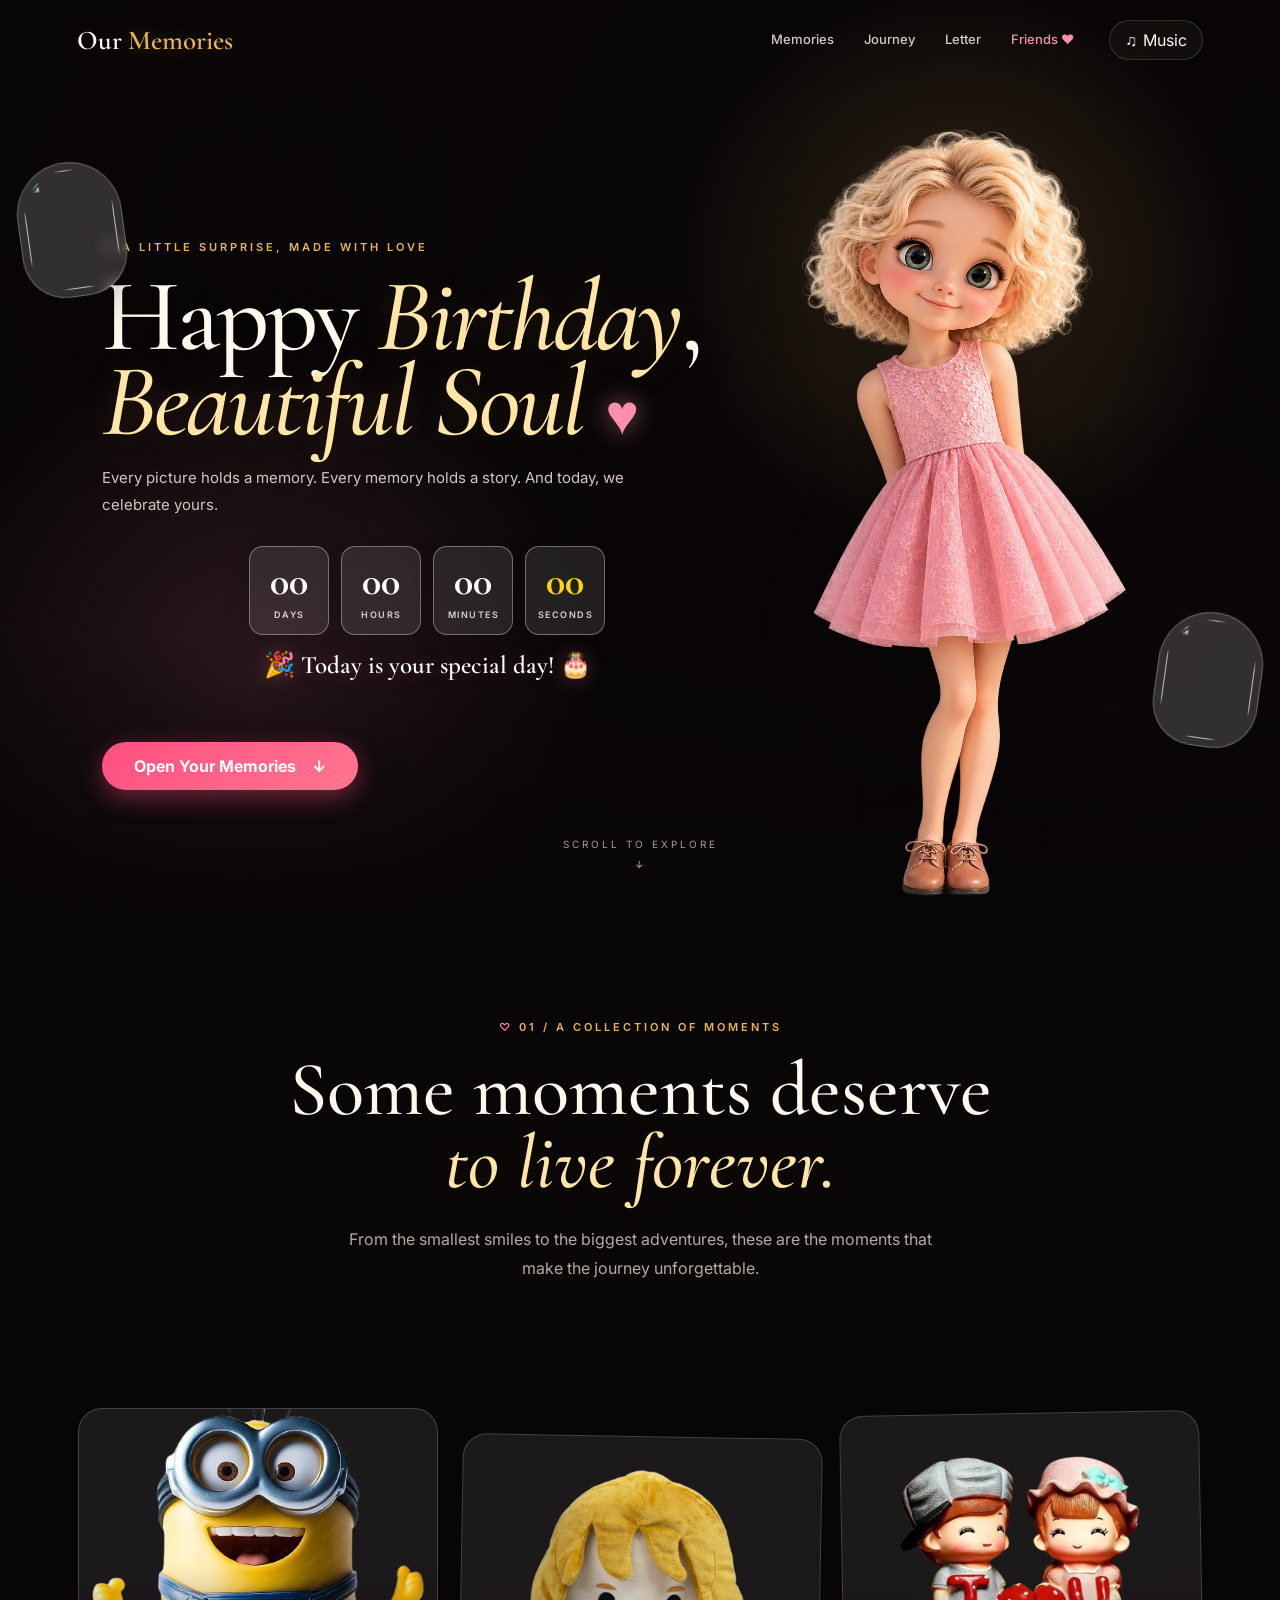
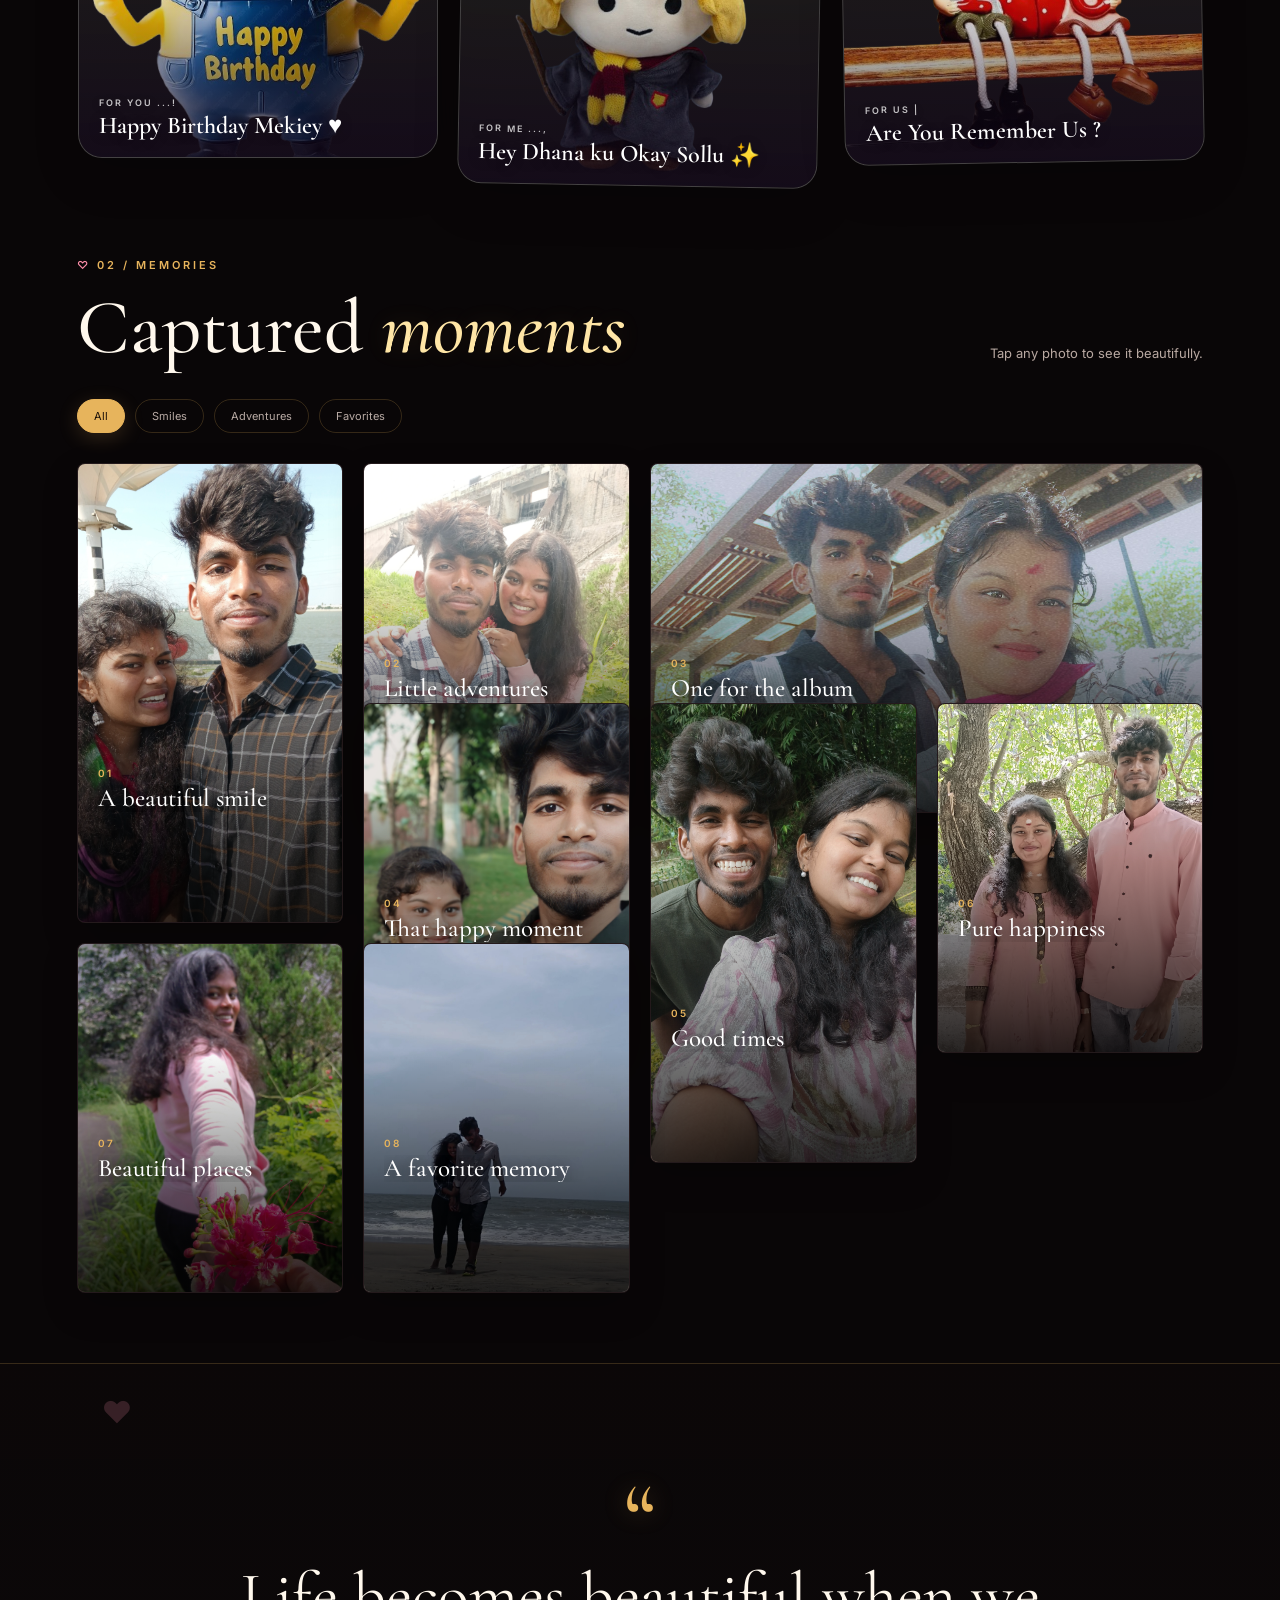
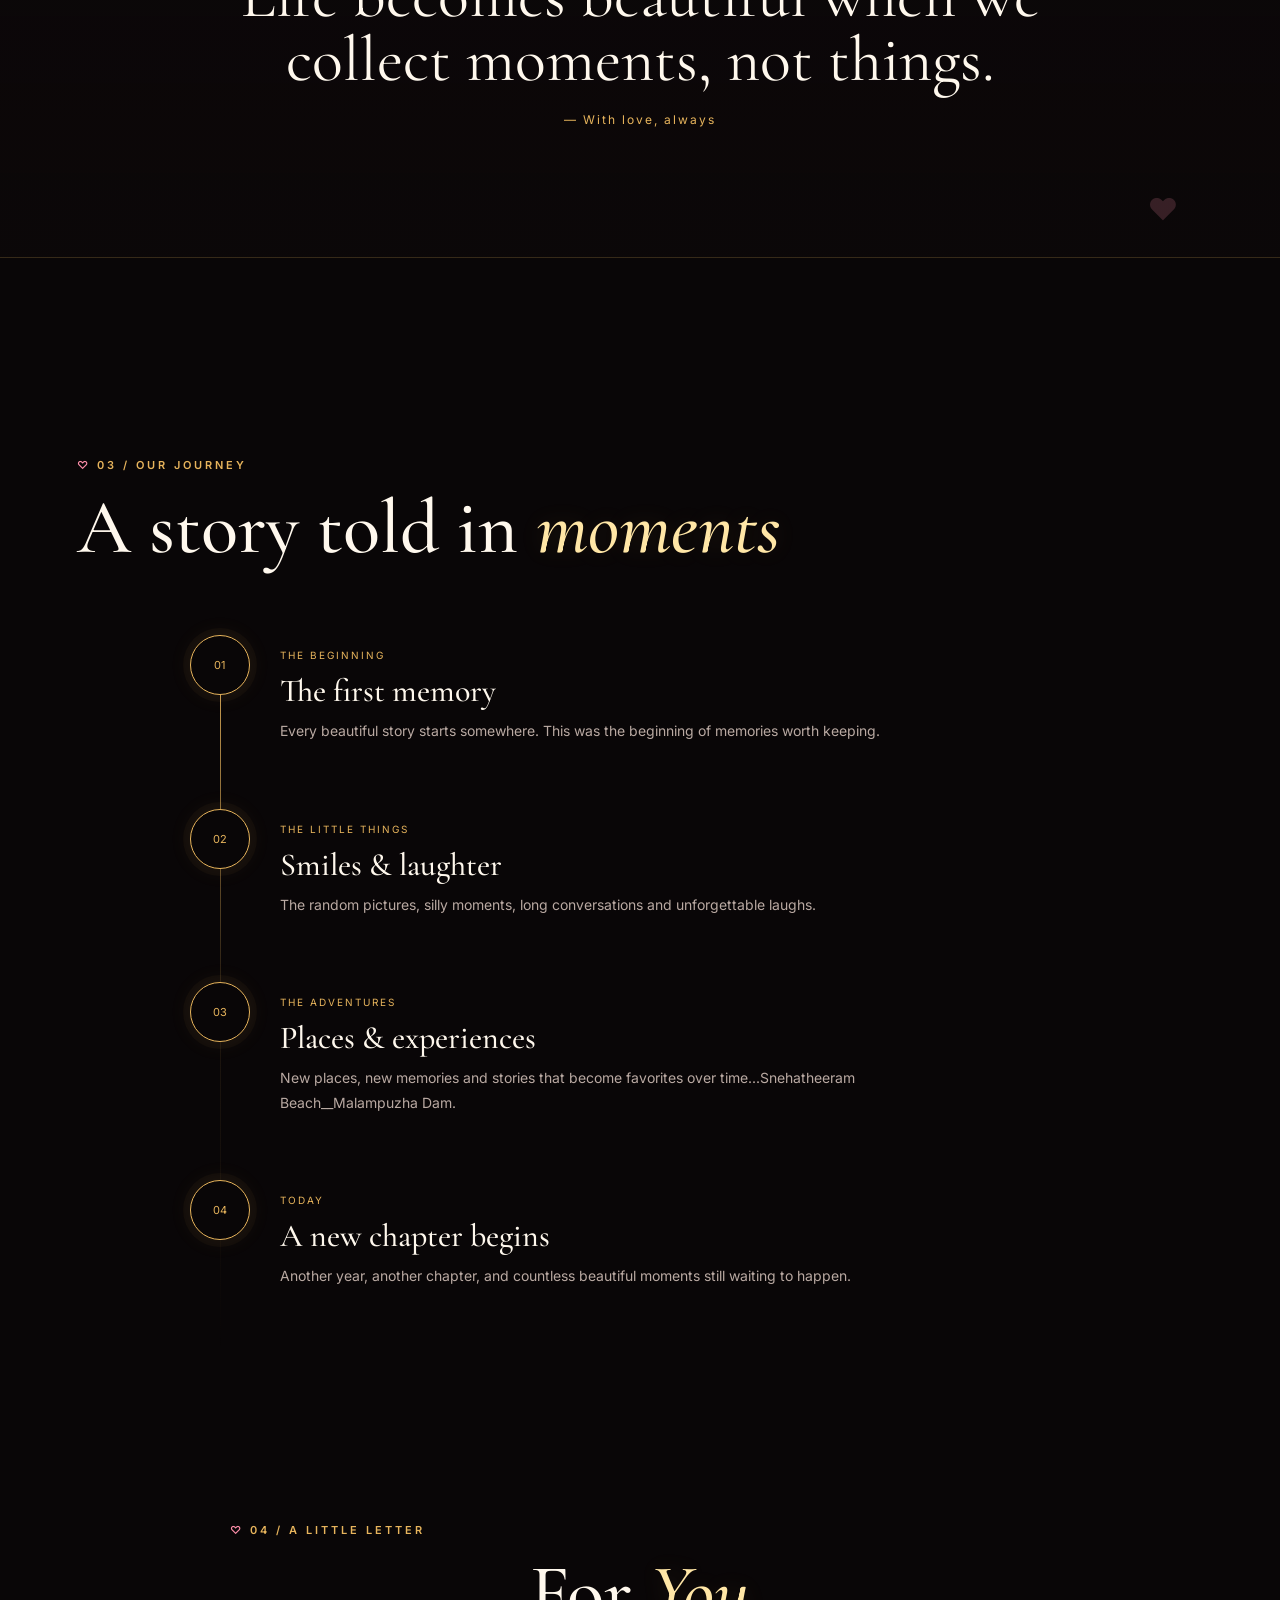
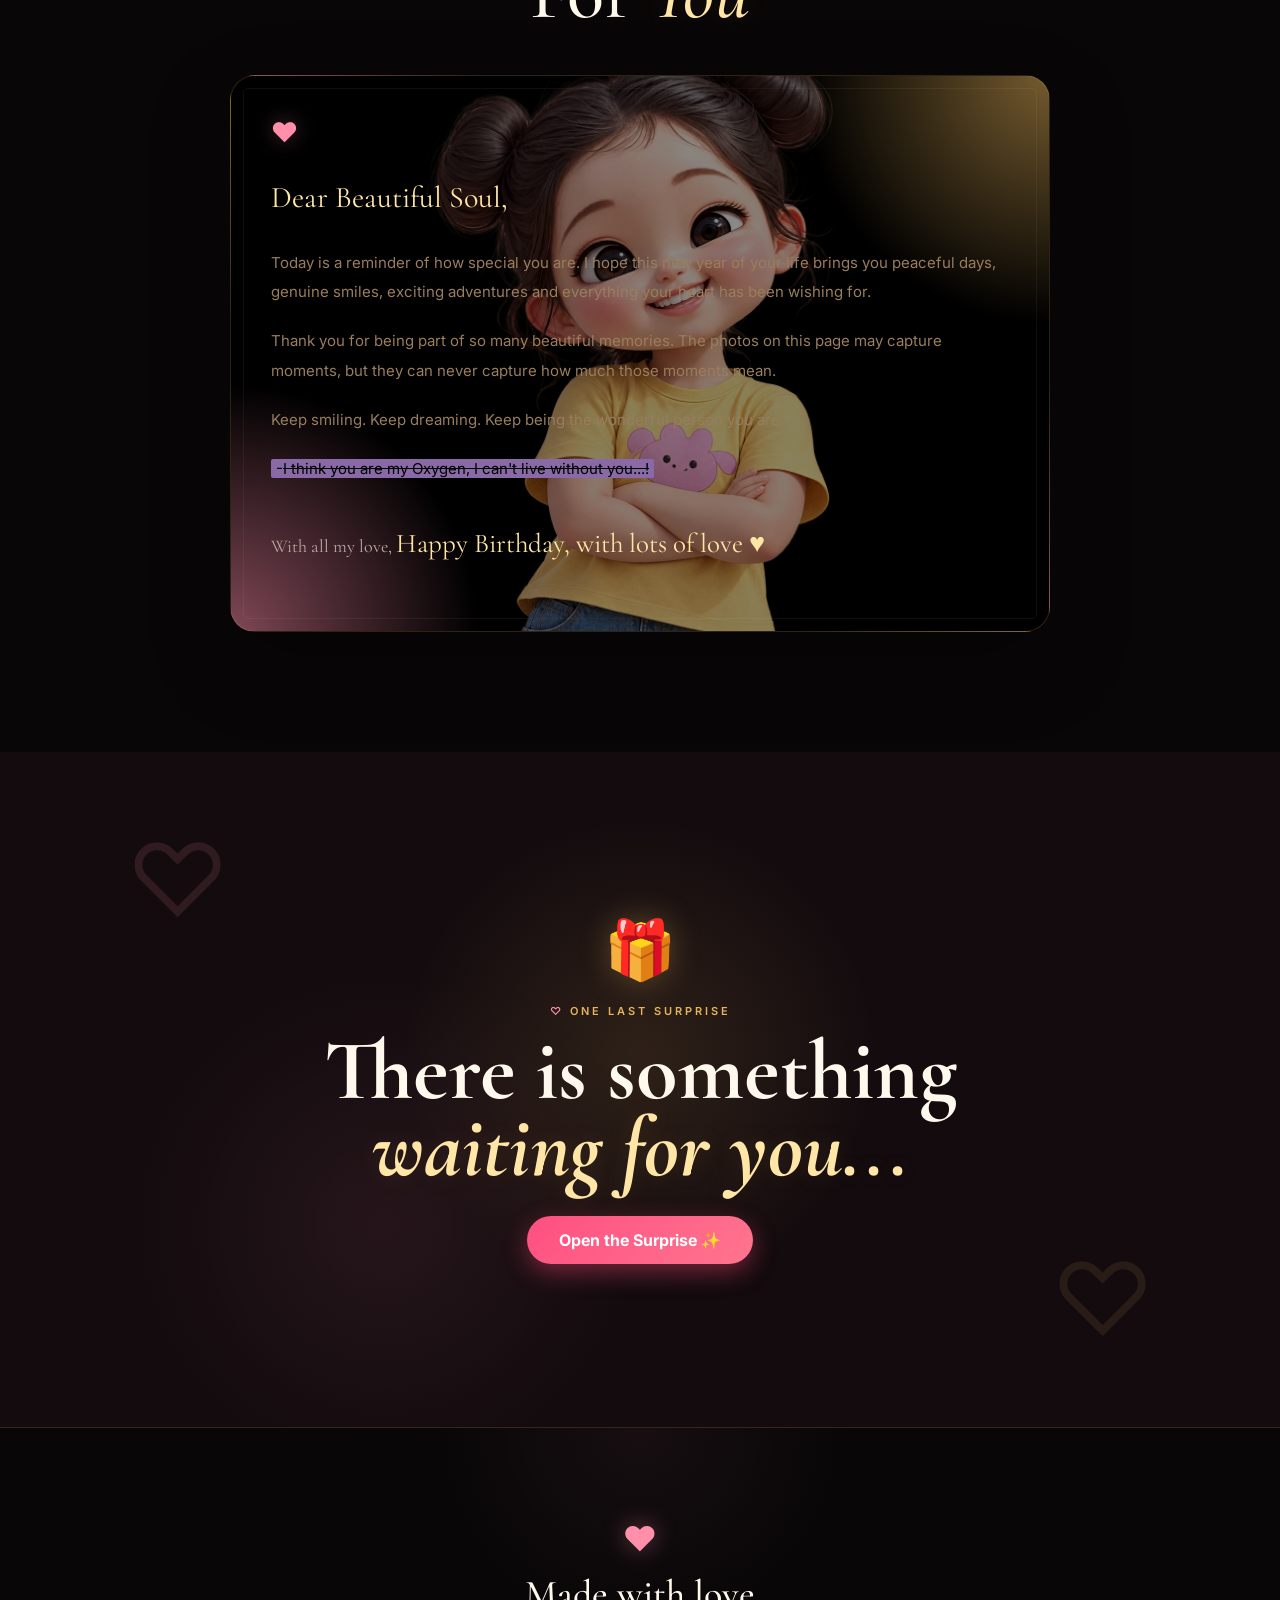
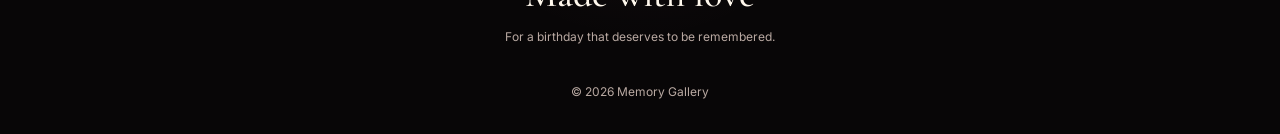
==== index.html @ 490b212b "html 01" ====
<!doctype html>

<html lang="en">
  <head>
    <meta charset="UTF-8" />

    <meta name="viewport" content="width=device-width, initial-scale=1.0" />

    <meta name="description" content="A beautiful birthday memory gallery" />

    <title>Happy Birthday ❤️ | Memory Gallery</title>

    <!-- Google Fonts -->

    <link rel="preconnect" href="https://fonts.googleapis.com" />

    <link rel="preconnect" href="https://fonts.gstatic.com" crossorigin />

    <link
      href="https://fonts.googleapis.com/css2?family=Cormorant+Garamond:wght@400;500;600;700&family=Inter:wght@400;500;600;700&display=swap"
      rel="stylesheet"
    />

    <!-- Main CSS -->

    <link rel="stylesheet" href="style.css" />

    <!-- =====================================================
       BIRTHDAY COUNTDOWN CSS
  ====================================================== -->

    <style>
      .countdown-wrapper {
        margin: 28px 0 32px;
        text-align: center;
      }

      .countdown-title {
        margin: 0 0 15px;
        font-family: "Inter", sans-serif;
        font-size: 13px;
        font-weight: 500;
        letter-spacing: 2px;
        text-transform: uppercase;
        color: #ffffff;
        opacity: 0.9;
      }

      .countdown {
        display: flex;
        justify-content: center;
        align-items: center;
        gap: 12px;
      }
      #dhana {
        color: purple;
      }
      #nesi {
        color: goldenrod;
      }

      .countdown-box {
        min-width: 80px;
        padding: 14px 10px;
        border: 1px solid rgba(255, 255, 255, 0.35);
        border-radius: 14px;
        background: rgba(255, 255, 255, 0.1);

        backdrop-filter: blur(12px);
        -webkit-backdrop-filter: blur(12px);

        box-shadow: 0 8px 25px rgba(0, 0, 0, 0.15);

        transition:
          transform 0.3s ease,
          background 0.3s ease;
      }

      .countdown-box:hover {
        transform: translateY(-6px);
        background: rgba(255, 255, 255, 0.18);
      }

      .countdown-box span {
        display: block;

        font-family: "Cormorant Garamond", serif;
        font-size: 40px;
        font-weight: 700;

        line-height: 1;

        color: #ffffff;
      }

      .countdown-box small {
        display: block;

        margin-top: 8px;

        font-family: "Inter", sans-serif;
        font-size: 9px;
        font-weight: 600;

        letter-spacing: 1.5px;
        text-transform: uppercase;

        color: #ffffff;
        opacity: 0.8;
      }

      /* Birthday reached */

      .birthday-message {
        display: none;

        margin-top: 15px;

        font-family: "Cormorant Garamond", serif;
        font-size: 25px;
        font-weight: 600;

        color: #ffffff;
      }

      /* =====================================================
       MOBILE COUNTDOWN
    ====================================================== */

      @media (max-width: 600px) {
        .countdown-wrapper {
          margin: 22px 0 28px;
        }

        .countdown-title {
          font-size: 10px;
          letter-spacing: 1.2px;
          margin-bottom: 12px;
        }

        .countdown {
          gap: 6px;
        }

        .countdown-box {
          min-width: 64px;
          padding: 11px 6px;
          border-radius: 10px;
        }

        .countdown-box span {
          font-size: 29px;
        }

        .countdown-box small {
          margin-top: 6px;
          font-size: 7px;
          letter-spacing: 0.8px;
        }

        .birthday-message {
          font-size: 21px;
        }
      }

      @media (max-width: 380px) {
        .countdown {
          gap: 4px;
        }

        .countdown-box {
          min-width: 58px;
          padding: 10px 5px;
        }

        .countdown-box span {
          font-size: 25px;
        }

        .countdown-box small {
          font-size: 6px;
        }
      }

      /* =====================================================
         DOLL DECORATIONS
      ====================================================== */

      .doll-gallery {
        position: relative;
        max-width: 1180px;
        margin: -5px auto 70px;
        padding: 10px 28px;
        display: grid;
        grid-template-columns: repeat(3, 1fr);
        gap: 22px;
      }

      .doll-card {
        position: relative;
        height: 350px;
        overflow: hidden;
        border-radius: 24px;
        border: 1px solid rgba(255, 255, 255, 0.18);
        background: rgba(255, 255, 255, 0.08);
        box-shadow: 0 18px 45px rgba(0, 0, 0, 0.18);
        transform: translateY(0);
        transition:
          transform 0.45s ease,
          box-shadow 0.45s ease;
      }

      .doll-card:nth-child(2) {
        transform: translateY(28px) rotate(1deg);
      }

      .doll-card:nth-child(3) {
        transform: translateY(5px) rotate(-1deg);
      }

      .doll-card:hover {
        transform: translateY(-10px) rotate(0);
        box-shadow: 0 28px 55px rgba(0, 0, 0, 0.28);
      }

      .doll-card img {
        width: 100%;
        height: 100%;
        display: block;
        object-fit: cover;
        transition:
          transform 0.7s ease,
          filter 0.5s ease;
      }

      .doll-card:hover img {
        transform: scale(1.08);
        filter: saturate(1.15);
      }

      .doll-card::after {
        content: "";
        position: absolute;
        inset: 0;
        background: linear-gradient(
          to top,
          rgba(18, 8, 25, 0.78),
          transparent 55%
        );
        pointer-events: none;
      }

      .doll-caption {
        position: absolute;
        z-index: 2;
        left: 20px;
        right: 20px;
        bottom: 17px;
        color: #fff;
        font-family: "Cormorant Garamond", serif;
        font-size: 24px;
        font-weight: 600;
        text-shadow: 0 2px 12px rgba(0, 0, 0, 0.35);
      }

      .doll-caption span {
        display: block;
        margin-bottom: 3px;
        font-family: "Inter", sans-serif;
        font-size: 9px;
        letter-spacing: 2px;
        text-transform: uppercase;
        opacity: 0.75;
      }

      .floating-doll {
        position: absolute;
        z-index: 3;
        width: 105px;
        height: 135px;
        padding: 7px;
        border-radius: 55px 55px 45px 45px;
        background: rgba(255, 255, 255, 0.16);
        border: 1px solid rgba(255, 255, 255, 0.28);
        box-shadow: 0 15px 35px rgba(0, 0, 0, 0.2);
        backdrop-filter: blur(8px);
        animation: dollFloat 5s ease-in-out infinite;
        pointer-events: none;
      }

      .floating-doll img {
        width: 100%;
        height: 100%;
        object-fit: cover;
        border-radius: inherit;
      }

      .floating-doll.left {
        left: 1.5%;
        top: 18%;
        transform: rotate(-8deg);
      }

      .floating-doll.right {
        right: 1.5%;
        bottom: 17%;
        transform: rotate(8deg);
        animation-delay: 1.2s;
      }

      @keyframes dollFloat {
        0%,
        100% {
          margin-top: 0;
        }
        50% {
          margin-top: -15px;
        }
      }

      @media (max-width: 850px) {
        .doll-gallery {
          grid-template-columns: 1fr;
          max-width: 620px;
          margin-bottom: 50px;
        }

        .doll-card,
        .doll-card:nth-child(2),
        .doll-card:nth-child(3) {
          height: 300px;
          transform: none;
        }

        .floating-doll {
          display: none;
        }
      }

      @media (max-width: 600px) {
        .doll-gallery {
          padding: 5px 18px;
          gap: 16px;
        }

        .doll-card,
        .doll-card:nth-child(2),
        .doll-card:nth-child(3) {
          height: 350px;
        }

        .doll-caption {
          font-size: 21px;
        }
      }

      /* =====================================================
         FULL-BODY DOLL CUTOUT
         Put doll-cutout.png inside the images folder.
      ====================================================== */

      .hero {
        position: relative;
        overflow: hidden;
      }

      .hero-content {
        position: relative;
        z-index: 3;
      }

      .hero-doll {
        position: absolute;
        z-index: 2;
        right: 5%;
        bottom: 0;
        width: min(42vw, 520px);
        height: 92%;
        display: flex;
        align-items: flex-end;
        justify-content: center;
        pointer-events: none;
      }

      .hero-doll img {
        display: block;
        width: 100%;
        height: 100%;
        object-fit: contain;
        object-position: center bottom;
        filter: drop-shadow(0 20px 28px rgba(0, 0, 0, 0.28));
        transform-origin: center bottom;
        transition: transform 0.35s ease;
      }

      .hero-doll img:hover {
        transform: scale(1.025);
      }

      /* Keep the left-side text clear of the doll */
      .hero-content {
        width: min(55%, 650px);
      }

      @media (max-width: 900px) {
        .hero-doll {
          right: -4%;
          width: 48vw;
          height: 78%;
        }

        .hero-content {
          width: 58%;
        }
      }

      @media (max-width: 700px) {
        .hero {
          min-height: 820px;
        }

        .hero-doll {
          position: absolute;
          right: 50%;
          bottom: 35%;
          transform: translateX(50%);
          width: min(82vw, 430px);
          height: 55%;
          opacity: 0.38;
        }

        .hero-content {
          width: 100%;
          position: relative;
          z-index: 4;
        }
      }
      #seconds {
        color: gold;
      }
    </style>
  </head>

  <body>
    <!-- =====================================================
     TINY CUTE FLOATING EMOJIS
====================================================== -->

    <div class="cute-particles" id="cuteParticles" aria-hidden="true"></div>
    <!-- =====================================================
       LOADER
  ====================================================== -->

    <div id="loader" class="loader">
      <div class="loader-heart">♥</div>

      <p>Loading our memories...</p>
    </div>

    <!-- Floating Hearts -->

    <div class="floating-hearts" aria-hidden="true"></div>

    <!-- =====================================================
       HERO
  ====================================================== -->

    <header class="hero" id="home">
      <!-- NAVBAR -->

      <nav class="navbar">
        <a href="#home" class="brand"> Our <span>Memories</span> </a>

        <!-- Mobile menu button -->
        <button class="menu-btn" id="menuBtn" type="button" aria-label="Open navigation menu" aria-expanded="false">☰</button>

        <div class="nav-links" id="navLinks">
          <a href="#memories">Memories</a>
          <a href="#journey">Journey</a>
          <a href="#letter">Letter</a>
          <a href="friends.html">Friends ❤️</a>
        </div>

        <button class="music-btn" id="musicBtn">♫ <span>Music</span></button>
      </nav>

      <div class="hero-overlay"></div>

      <!-- HERO CONTENT -->

      <div class="hero-content">
        <p class="eyebrow">A little surprise, made with love</p>

        <h1>
          Happy <span id="me">Birthday</span>,<br />

          <span id="birthdayName"> Beautiful Soul </span>

          <span class="heart"> ♥ </span>
        </h1>

        <p class="hero-text">
          Every picture holds a memory. Every memory holds a story. And today,
          we celebrate yours.
        </p>

        <!-- =================================================
       BIRTHDAY COUNTDOWN
  ================================================== -->

        <div class="countdown-wrapper">
          <p class="countdown-title">Counting down to your special day ✨</p>

          <div class="countdown" id="countdown">
            <!-- DAYS -->

            <div class="countdown-box">
              <span id="days"> 00 </span>

              <small> Days </small>
            </div>

            <!-- HOURS -->

            <div class="countdown-box">
              <span id="hours"> 00 </span>

              <small> Hours </small>
            </div>

            <!-- MINUTES -->

            <div class="countdown-box">
              <span id="minutes"> 00 </span>

              <small> Minutes </small>
            </div>

            <!-- SECONDS -->

            <div class="countdown-box">
              <span id="seconds"> 00 </span>

              <small> Seconds </small>
            </div>
          </div>

          <!-- Birthday message -->

          <div class="birthday-message" id="birthdayMessage">
            🎉 Today is your special day! 🎂
          </div>
        </div>

        <!-- OPEN MEMORIES -->

        <a href="#memories" class="main-btn">
          Open Your Memories

          <span> ↓ </span>
        </a>
      </div>

      <!-- Full-body transparent doll -->
      <div class="hero-doll" aria-hidden="true">
        <img src="images/mekiey.png" alt="" />
      </div>

      <div class="scroll-note">Scroll to explore</div>
    </header>

    <!-- =====================================================
       MAIN
  ====================================================== -->

    <div class="floating-doll left" aria-hidden="true">
      <img
        src="https://images.unsplash.com/photo-1480308180327-3ab2c310808f?auto=format&fit=crop&w=500&q=80"
        alt=""
      />
    </div>

    <div class="floating-doll right" aria-hidden="true">
      <img
        src="https://images.unsplash.com/photo-1616696269031-2eff6e768d75?auto=format&fit=crop&w=500&q=80"
        alt=""
      />
    </div>

    <main>
      <!-- =================================================
     INTRO
================================================== -->

      <section class="intro section">
        <div class="section-label">01 / A collection of moments</div>

        <h2>
          Some moments deserve<br />

          <em> to live forever. </em>
        </h2>

        <p class="intro-text">
          From the smallest smiles to the biggest adventures, these are the
          moments that make the journey unforgettable.
        </p>
      </section>

      <!-- =================================================
           LITTLE DOLL MOMENTS
      ================================================== -->

      <section class="doll-gallery" aria-label="Cute doll decorations">
        <article class="doll-card" id="oo1">
          <img
            src="images/img1.png"
            alt="Cute decorative doll"
            loading="lazy"
          />
          <div class="doll-caption">
            <span>For you ...!</span>
            Happy Birthday Mekiey ♥
          </div>
        </article>

        <article class="doll-card">
          <img src="images/img2.png" alt="Beautiful doll" loading="lazy" />
          <div class="doll-caption">
            <span>For me ...,</span>
            Hey Dhana ku Okay Sollu ✨
          </div>
        </article>

        <article class="doll-card">
          <img src="images/img3.png" alt="Doll collection" loading="lazy" />
          <div class="doll-caption">
            <span>For us |</span>
            Are You Remember Us ?
          </div>
        </article>
      </section>

      <!-- =================================================
     MEMORIES
================================================== -->

      <section class="gallery-section section" id="memories">
        <div class="section-head">
          <div>
            <div class="section-label">02 / Memories</div>

            <h2>Captured <em>moments</em></h2>
          </div>

          <p>Tap any photo to see it beautifully.</p>
        </div>

        <!-- FILTERS -->

        <div class="filters" role="tablist">
          <button class="filter active" data-filter="all">All</button>

          <button class="filter" data-filter="smiles">Smiles</button>

          <button class="filter" data-filter="adventures">Adventures</button>

          <button class="filter" data-filter="favorites">Favorites</button>
        </div>

        <!-- =================================================
       PHOTO GALLERY
  ================================================== -->

        <div class="gallery" id="gallery">
          <article class="photo-card tall" data-category="smiles favorites">
            <img src="images/photo1.jpeg" alt="Birthday memory 1" />

            <div class="photo-info">
              <span> 01 </span>

              <h3>A beautiful smile</h3>
            </div>
          </article>

          <article class="photo-card" data-category="adventures">
            <img src="images/photo2.jpeg" alt="Birthday memory 2" />

            <div class="photo-info">
              <span> 02 </span>

              <h3>Little adventures</h3>
            </div>
          </article>

          <article class="photo-card wide" data-category="favorites">
            <img src="images/photo3.jpeg" alt="Birthday memory 3" />

            <div class="photo-info">
              <span> 03 </span>

              <h3>One for the album</h3>
            </div>
          </article>

          <article class="photo-card" data-category="smiles">
            <img src="images/photo4.jpeg" alt="Birthday memory 4" />

            <div class="photo-info">
              <span> 04 </span>

              <h3>That happy moment</h3>
            </div>
          </article>

          <article class="photo-card tall" data-category="adventures favorites">
            <img src="images/photo5.jpeg" alt="Birthday memory 5" />

            <div class="photo-info">
              <span> 05 </span>

              <h3>Good times</h3>
            </div>
          </article>

          <article class="photo-card" data-category="smiles">
            <img src="images/photo7.jpeg" alt="Birthday memory 6" />

            <div class="photo-info">
              <span> 06 </span>

              <h3>Pure happiness</h3>
            </div>
          </article>

          <article class="photo-card" data-category="adventures">
            <img src="images/photo6.jpeg" alt="Birthday memory 7" />

            <div class="photo-info">
              <span> 07 </span>

              <h3>Beautiful places</h3>
            </div>
          </article>

          <article class="photo-card" data-category="favorites">
            <img src="images/photo8.jpeg" alt="Birthday memory 8" />

            <div class="photo-info">
              <span> 08 </span>

              <h3>A favorite memory</h3>
            </div>
          </article>
        </div>
      </section>

      <!-- =================================================
     QUOTE
================================================== -->

      <section class="quote-section">
        <div class="quote-mark">“</div>

        <blockquote>
          Life becomes beautiful when we collect moments, not things.
        </blockquote>

        <p>— With love, always</p>
      </section>

      <!-- =================================================
     JOURNEY
================================================== -->

      <section class="journey section" id="journey">
        <div class="section-label">03 / Our journey</div>

        <h2>A story told in <em>moments</em></h2>

        <div class="timeline">
          <div class="timeline-item">
            <div class="timeline-dot">01</div>

            <div class="timeline-content">
              <small> THE BEGINNING </small>

              <h3>The first memory</h3>

              <p>
                Every beautiful story starts somewhere. This was the beginning
                of memories worth keeping.
              </p>
            </div>
          </div>

          <div class="timeline-item">
            <div class="timeline-dot">02</div>

            <div class="timeline-content">
              <small> THE LITTLE THINGS </small>

              <h3>Smiles & laughter</h3>

              <p>
                The random pictures, silly moments, long conversations and
                unforgettable laughs.
              </p>
            </div>
          </div>

          <div class="timeline-item">
            <div class="timeline-dot">03</div>

            <div class="timeline-content">
              <small> THE ADVENTURES </small>

              <h3>Places & experiences</h3>

              <p>
                New places, new memories and stories that become favorites over
                time...Snehatheeram Beach__Malampuzha Dam.
              </p>
            </div>
          </div>

          <div class="timeline-item">
            <div class="timeline-dot">04</div>

            <div class="timeline-content">
              <small> TODAY </small>

              <h3>A new chapter begins</h3>

              <p>
                Another year, another chapter, and countless beautiful moments
                still waiting to happen.
              </p>
            </div>
          </div>
        </div>
      </section>

      <!-- =================================================
     LETTER
================================================== -->

      <section class="letter-section section" id="letter">
        <div class="letter-wrap">
          <div class="section-label">04 / A little letter</div>

          <h2>For <em>You</em></h2>

          <div class="letter-card">
            <div class="letter-top">♥</div>

            <p class="letter-greeting">
              Dear
              <span id="letterName"> you </span>,
            </p>

            <p>
              Today is a reminder of how special you are. I hope this new year
              of your life brings you peaceful days, genuine smiles, exciting
              adventures and everything your heart has been wishing for.
            </p>

            <p>
              Thank you for being part of so many beautiful memories. The photos
              on this page may capture moments, but they can never capture how
              much those moments mean.
            </p>

            <p>
              Keep smiling. Keep dreaming. Keep being the wonderful person you
              are.
            </p>

            <p>
              <mark style="background-color: rgb(137, 106, 166); padding:0px 5px 0px 5px; border-radius: 2px;">-<del>I think you are my Oxygen, I can't live without you...!</del></mark>
            </p>

            <p class="signature">Happy Birthday, with lots of love ♥</p>
          </div>
        </div>
      </section>

      <!-- =================================================
     SURPRISE
================================================== -->

      <section class="surprise-section">
        <div class="surprise-content">
          <div class="gift-icon">🎁</div>

          <p class="eyebrow">One last surprise</p>

          <h2>
            There is something<br />

            <em> waiting for you... </em>
          </h2>

          <button class="main-btn" id="surpriseBtn">
            Open the Surprise ✨
          </button>
        </div>
      </section>
    </main>

    <!-- =====================================================
       FOOTER
  ====================================================== -->

    <footer>
      <div class="footer-heart">♥</div>

      <h2>Made with love</h2>

      <p>For a birthday that deserves to be remembered.</p>

      <small>
        ©
        <span id="year"></span>
        Memory Gallery
      </small>
    </footer>

    <!-- =====================================================
       LIGHTBOX
  ====================================================== -->

    <div class="lightbox" id="lightbox" aria-hidden="true">
      <button
        class="lightbox-close"
        id="lightboxClose"
        aria-label="Close photo"
      >
        ×
      </button>

      <button
        class="lightbox-prev"
        id="lightboxPrev"
        aria-label="Previous photo"
      >
        ‹
      </button>

      <div class="lightbox-inner">
        <img id="lightboxImg" src="" alt="" />

        <div class="lightbox-caption" id="lightboxCaption"></div>
      </div>

      <button class="lightbox-next" id="lightboxNext" aria-label="Next photo">
        ›
      </button>
    </div>

    <!-- =====================================================
       SURPRISE MODAL
  ====================================================== -->

    <div class="surprise-modal" id="surpriseModal" aria-hidden="true">
      <div class="surprise-box">
        <button class="modal-close" id="modalClose">×</button>

        <div class="big-heart"><img src="https://images.emojiterra.com/google/noto-emoji/animated-emoji/1fac0.gif" alt=""></div>

        <h2>Love You Nesi ❤️</h2>

        <p>
          May this year give you a thousand reasons to smile, a hundred
          beautiful memories and all the happiness you deserve.
        </p>

        <div class="cake">
          <svg
            xmlns="http://www.w3.org/2000/svg"
            width="50"
            height="50"
            fill="currentColor"
            class="bi bi-cake"
            viewBox="0 0 16 16"
            id="nesi"
          >
            <path
              d="m7.994.013-.595.79a.747.747 0 0 0 .101 1.01V4H5a2 2 0 0 0-2 2v3H2a2 2 0 0 0-2 2v4a1 1 0 0 0 1 1h14a1 1 0 0 0 1-1v-4a2 2 0 0 0-2-2h-1V6a2 2 0 0 0-2-2H8.5V1.806A.747.747 0 0 0 8.592.802zM4 6a1 1 0 0 1 1-1h6a1 1 0 0 1 1 1v.414a.9.9 0 0 1-.646-.268 1.914 1.914 0 0 0-2.708 0 .914.914 0 0 1-1.292 0 1.914 1.914 0 0 0-2.708 0A.9.9 0 0 1 4 6.414zm0 1.414c.49 0 .98-.187 1.354-.56a.914.914 0 0 1 1.292 0c.748.747 1.96.747 2.708 0a.914.914 0 0 1 1.292 0c.374.373.864.56 1.354.56V9H4zM1 11a1 1 0 0 1 1-1h12a1 1 0 0 1 1 1v.793l-.354.354a.914.914 0 0 1-1.293 0 1.914 1.914 0 0 0-2.707 0 .914.914 0 0 1-1.292 0 1.914 1.914 0 0 0-2.708 0 .914.914 0 0 1-1.292 0 1.914 1.914 0 0 0-2.708 0 .914.914 0 0 1-1.292 0L1 11.793zm11.646 1.854a1.915 1.915 0 0 0 2.354.279V15H1v-1.867c.737.452 1.715.36 2.354-.28a.914.914 0 0 1 1.292 0c.748.748 1.96.748 2.708 0a.914.914 0 0 1 1.292 0c.748.748 1.96.748 2.707 0a.914.914 0 0 1 1.293 0Z"
            />
          </svg>
          <svg
            xmlns="http://www.w3.org/2000/svg"
            width="50"
            height="50"
            fill="currentColor"
            class="bi bi-balloon-heart"
            viewBox="0 0 16 16"
            id="dhana"
          >
            <path
              fill-rule="evenodd"
              d="m8 2.42-.717-.737c-1.13-1.161-3.243-.777-4.01.72-.35.685-.451 1.707.236 3.062C4.16 6.753 5.52 8.32 8 10.042c2.479-1.723 3.839-3.29 4.491-4.577.687-1.355.587-2.377.236-3.061-.767-1.498-2.88-1.882-4.01-.721zm-.49 8.5c-10.78-7.44-3-13.155.359-10.063q.068.062.132.129.065-.067.132-.129c3.36-3.092 11.137 2.624.357 10.063l.235.468a.25.25 0 1 1-.448.224l-.008-.017c.008.11.02.202.037.29.054.27.161.488.419 1.003.288.578.235 1.15.076 1.629-.157.469-.422.867-.588 1.115l-.004.007a.25.25 0 1 1-.416-.278c.168-.252.4-.6.533-1.003.133-.396.163-.824-.049-1.246l-.013-.028c-.24-.48-.38-.758-.448-1.102a3 3 0 0 1-.052-.45l-.04.08a.25.25 0 1 1-.447-.224l.235-.468ZM6.013 2.06c-.649-.18-1.483.083-1.85.798-.131.258-.245.689-.08 1.335.063.244.414.198.487-.043.21-.697.627-1.447 1.359-1.692.217-.073.304-.337.084-.398"
            />
          </svg>
        </div>

        <button class="main-btn" id="celebrateBtn">Celebrate! 🎉</button>
      </div>
    </div>

    <!-- =====================================================
       MUSIC
  ====================================================== -->

    <audio id="birthdayMusic" preload="auto">
      <source src="images/music3.mp3" type="audio/mpeg" />
    </audio>

    <!-- =====================================================
       MAIN SCRIPT
  ====================================================== -->

    <script src="script.js"></script>

    <!-- =====================================================
       RESPONSIVE NAVBAR JAVASCRIPT
  ====================================================== -->
    <script>
      const menuBtn = document.getElementById("menuBtn");
      const navLinks = document.getElementById("navLinks");

      if (menuBtn && navLinks) {
        menuBtn.addEventListener("click", () => {
          const isOpen = navLinks.classList.toggle("active");

          menuBtn.setAttribute("aria-expanded", String(isOpen));
          menuBtn.setAttribute(
            "aria-label",
            isOpen ? "Close navigation menu" : "Open navigation menu"
          );
          menuBtn.textContent = isOpen ? "×" : "☰";
        });

        navLinks.querySelectorAll("a").forEach((link) => {
          link.addEventListener("click", () => {
            navLinks.classList.remove("active");
            menuBtn.setAttribute("aria-expanded", "false");
            menuBtn.setAttribute("aria-label", "Open navigation menu");
            menuBtn.textContent = "☰";
          });
        });

        window.addEventListener("resize", () => {
          if (window.innerWidth > 768) {
            navLinks.classList.remove("active");
            menuBtn.setAttribute("aria-expanded", "false");
            menuBtn.setAttribute("aria-label", "Open navigation menu");
            menuBtn.textContent = "☰";
          }
        });
      }
    </script>

    <!-- =====================================================
       BIRTHDAY COUNTDOWN JAVASCRIPT
  ====================================================== -->

    <script>
      /*
    =========================================================
    BIRTHDAY COUNTDOWN

    Birthday:
    October 1, 2026
    Time:
    12:00 AM

    India Standard Time (IST)
    =========================================================
    */

      const birthdayDate = new Date("October 1, 2026 00:00:00").getTime();

      const countdownTimer = setInterval(function () {
        // Current date and time

        const now = new Date().getTime();

        // Difference between birthday and now

        const difference = birthdayDate - now;

        // =================================================
        // CALCULATE DAYS
        // =================================================

        const days = Math.floor(difference / (1000 * 60 * 60 * 24));

        // =================================================
        // CALCULATE HOURS
        // =================================================

        const hours = Math.floor(
          (difference % (1000 * 60 * 60 * 24)) / (1000 * 60 * 60),
        );

        // =================================================
        // CALCULATE MINUTES
        // =================================================

        const minutes = Math.floor(
          (difference % (1000 * 60 * 60)) / (1000 * 60),
        );

        // =================================================
        // CALCULATE SECONDS
        // =================================================

        const seconds = Math.floor((difference % (1000 * 60)) / 1000);

        // =================================================
        // DISPLAY COUNTDOWN
        // =================================================

        if (difference > 0) {
          document.getElementById("days").textContent = String(days).padStart(
            2,
            "0",
          );

          document.getElementById("hours").textContent = String(hours).padStart(
            2,
            "0",
          );

          document.getElementById("minutes").textContent = String(
            minutes,
          ).padStart(2, "0");

          document.getElementById("seconds").textContent = String(
            seconds,
          ).padStart(2, "0");
        }

        // =================================================
        // BIRTHDAY HAS ARRIVED
        // =================================================
        else {
          clearInterval(countdownTimer);

          document.getElementById("days").textContent = "00";

          document.getElementById("hours").textContent = "00";

          document.getElementById("minutes").textContent = "00";

          document.getElementById("seconds").textContent = "00";

          document.querySelector(".countdown-title").style.display = "none";

          document.getElementById("birthdayMessage").style.display = "block";
        }
      }, 1000);
    </script>
  </body>
</html>
---- style.css ----
/* =========================================================
   RESET
========================================================= */

* {
  margin: 0;
  padding: 0;
  box-sizing: border-box;
}

:root {
  --bg: #090607;
  --bg-soft: #130b0e;
  --card: #181012;

  --gold: #e7b45c;
  --gold-light: #ffe6a6;
  --gold-dark: #a8782e;

  --pink: #ff8fab;
  --pink-light: #ffc2d1;
  --rose: #d95d7b;

  --cream: #fff8ed;
  --white: #ffffff;

  --muted: #b9a9a2;

  --line: rgba(231, 180, 92, 0.2);
  --line-soft: rgba(255, 143, 171, 0.15);

  --serif: "Cormorant Garamond", Georgia, serif;
  --sans: "Inter", Arial, sans-serif;
}

html {
  scroll-behavior: smooth;
}

body {
  background: var(--bg);
  color: var(--cream);
  font-family: var(--sans);
  overflow-x: hidden;
}

body.no-scroll {
  overflow: hidden;
}

a {
  color: inherit;
  text-decoration: none;
}

button {
  font: inherit;
}

/* =========================================================
   GLOBAL ROMANTIC GLOW
========================================================= */

body::before {
  content: "";
  position: fixed;
  inset: 0;

  pointer-events: none;

  z-index: -1;

  background:
    radial-gradient(
      circle at 15% 20%,
      rgba(255, 143, 171, 0.05),
      transparent 25%
    ),
    radial-gradient(
      circle at 85% 70%,
      rgba(231, 180, 92, 0.05),
      transparent 25%
    );
}

/* =========================================================
   LOADER
========================================================= */

.loader {
  position: fixed;
  inset: 0;
  z-index: 9999;

  background:
    radial-gradient(
      circle at center,
      rgba(255, 143, 171, 0.08),
      transparent 35%
    ),
    #090607;

  display: grid;
  place-items: center;
  align-content: center;

  gap: 12px;

  transition:
    opacity 0.6s ease,
    visibility 0.6s ease;
}

.loader.hidden {
  opacity: 0;
  visibility: hidden;
}

.loader-heart {
  color: var(--pink);

  font-size: 58px;

  filter: drop-shadow(0 0 12px rgba(255, 143, 171, 0.5));

  animation: heartbeat 1s infinite;
}

.loader p {
  color: var(--muted);

  font-size: 11px;

  letter-spacing: 3px;

  text-transform: uppercase;
}

/* =========================================================
   HERO
========================================================= */

.hero {
  min-height: 100vh;

  position: relative;

  display: flex;
  align-items: center;

  overflow: hidden;

  background:
    linear-gradient(120deg, rgba(9, 6, 7, 0.96), rgba(9, 6, 7, 0.6)),
    url("images/hero.jpg") center/cover no-repeat;
}

.hero::before {
  content: "";

  position: absolute;
  inset: 0;

  background:
    radial-gradient(
      circle at 75% 30%,
      rgba(231, 180, 92, 0.2),
      transparent 25%
    ),
    radial-gradient(
      circle at 20% 75%,
      rgba(255, 143, 171, 0.14),
      transparent 28%
    );
}

.hero::after {
  content: "";

  position: absolute;
  inset: 0;

  background: linear-gradient(to bottom, transparent 70%, rgba(9, 6, 7, 0.9));

  pointer-events: none;
}

/* =========================================================
   NAVBAR - FIXED RESPONSIVE VERSION
========================================================= */

.navbar {
  position: absolute;
  top: 0;
  left: 0;
  width: 100%;
  min-height: 78px;
  padding: 20px 6%;
  display: flex;
  align-items: center;
  justify-content: space-between;
  gap: 25px;
  z-index: 1000;
}

.brand {
  flex: 0 0 auto;
  color: var(--white);
  font-family: var(--serif);
  font-size: 27px;
  font-weight: 600;
  line-height: 1;
  white-space: nowrap;
  text-decoration: none;
  text-shadow: 0 0 20px rgba(231, 180, 92, 0.15);
}

.brand span {
  color: var(--gold);
  text-shadow: 0 0 18px rgba(231, 180, 92, 0.35);
}

.nav-links {
  display: flex;
  align-items: center;
  justify-content: center;
  gap: 30px;
  margin-left: auto;
  margin-right: 10px;
}

.nav-links a {
  position: relative;
  display: inline-block;
  padding: 8px 0;
  color: #d7cbc5;
  font-family: var(--sans);
  font-size: 13px;
  font-weight: 500;
  line-height: 1.2;
  white-space: nowrap;
  text-decoration: none;
  transition: color 0.25s ease;
}

.nav-links a::after {
  content: "";
  position: absolute;
  left: 0;
  bottom: 0;
  width: 0;
  height: 1px;
  background: var(--gold);
  transition: width 0.3s ease;
}

.nav-links a:hover {
  color: var(--gold-light);
}

.nav-links a:hover::after {
  width: 100%;
}

.nav-links a[href="friends.html"] {
  color: var(--pink);
}

.music-btn {
  flex: 0 0 auto;
  display: inline-flex;
  align-items: center;
  justify-content: center;
  gap: 6px;
  min-height: 40px;
  border: 1px solid var(--line);
  background: rgba(255, 255, 255, 0.04);
  color: var(--cream);
  border-radius: 100px;
  padding: 9px 15px;
  cursor: pointer;
  white-space: nowrap;
  backdrop-filter: blur(10px);
  -webkit-backdrop-filter: blur(10px);
  transition: 0.25s ease;
}

.music-btn:hover,
.music-btn.playing {
  background: var(--gold);
  color: #17100b;
  box-shadow: 0 0 25px rgba(231, 180, 92, 0.3);
}

.menu-btn {
  display: none;
  flex: 0 0 auto;
  width: 42px;
  height: 42px;
  border: 1px solid var(--line);
  border-radius: 10px;
  background: rgba(255, 255, 255, 0.05);
  color: var(--cream);
  font-size: 24px;
  line-height: 1;
  cursor: pointer;
  align-items: center;
  justify-content: center;
  backdrop-filter: blur(10px);
  -webkit-backdrop-filter: blur(10px);
}

.menu-btn:hover,
.menu-btn:focus-visible {
  background: rgba(231, 180, 92, 0.15);
  border-color: var(--gold);
  outline: none;
}

/* TABLET */
@media (max-width: 900px) {
  .navbar {
    padding: 18px 5%;
  }

  .nav-links {
    gap: 20px;
  }

  .nav-links a {
    font-size: 12px;
  }

  .music-btn {
    padding: 8px 12px;
  }
}

/* MOBILE */
@media (max-width: 768px) {
  .navbar {
    top: 0;
    min-height: 70px;
    padding: 14px 5%;
    gap: 8px;
  }

  .brand {
    font-size: 21px;
  }

  .menu-btn {
    display: inline-flex;
    margin-left: auto;
  }

  .music-btn {
    min-height: 38px;
    padding: 8px 12px;
    font-size: 14px;
  }

  .music-btn span {
    display: none;
  }

  .nav-links {
    position: absolute;
    top: calc(100% + 10px);
    left: 5%;
    right: 5%;
    width: auto;
    margin: 0;
    padding: 8px;
    display: none;
    flex-direction: column;
    align-items: stretch;
    gap: 0;
    background: rgba(10, 5, 8, 0.97);
    border: 1px solid rgba(255, 143, 171, 0.3);
    border-radius: 16px;
    box-shadow: 0 20px 50px rgba(0, 0, 0, 0.35);
    backdrop-filter: blur(16px);
    -webkit-backdrop-filter: blur(16px);
  }

  .nav-links.active {
    display: flex;
  }

  .nav-links a {
    width: 100%;
    padding: 13px 12px;
    text-align: center;
    font-size: 14px;
    border-radius: 10px;
  }

  .nav-links a:hover {
    background: rgba(231, 180, 92, 0.08);
  }

  .nav-links a::after {
    display: none;
  }
}

/* SMALL MOBILE */
@media (max-width: 480px) {
  .navbar {
    padding: 12px 4%;
  }

  .brand {
    font-size: 18px;
  }

  .menu-btn {
    width: 38px;
    height: 38px;
    font-size: 22px;
  }

  .music-btn {
    min-height: 38px;
    padding: 7px 10px;
  }

  .nav-links {
    left: 4%;
    right: 4%;
  }
}

/* =========================================================
   HERO CONTENT
========================================================= */

.hero-content {
  position: relative;
  z-index: 3;
  width: min(650px, 90%);
  margin-left: 8%;
  margin-right: auto;
  padding-top: 50px;
  margin-top: 80px;
}

.eyebrow,
.section-label {
  color: var(--gold);

  text-transform: uppercase;

  letter-spacing: 3px;

  font-size: 11px;

  font-weight: 600;
}

.eyebrow::before {
  content: "♡ ";

  color: var(--pink);
}

.hero h1 {
  margin: 20px 0;

  font-family: var(--serif);

  font-size: clamp(58px, 8vw, 110px);

  line-height: 0.83;

  font-weight: 500;

  letter-spacing: -3px;

  text-shadow: 0 10px 40px rgba(0, 0, 0, 0.3);
}

.hero h1 span:not(.heart) {
  color: var(--gold-light);

  font-style: italic;

  text-shadow: 0 0 30px rgba(231, 180, 92, 0.15);
}

.heart {
  color: var(--pink);

  font-size: 0.55em;

  display: inline-block;

  filter: drop-shadow(0 0 12px rgba(255, 143, 171, 0.55));

  animation: heartbeat 1.4s infinite;
}

.hero-text {
  max-width: 560px;

  color: #d4c7c0;

  line-height: 1.8;

  font-size: 15px;
}

.main-btn {
  margin-top: 30px;

  border: 0;

  cursor: pointer;

  display: inline-flex;

  align-items: center;

  gap: 16px;

  padding: 15px 25px;

  border-radius: 100px;

  background: linear-gradient(135deg, var(--gold-light), var(--gold));

  color: #24170b;

  font-weight: 700;

  font-size: 13px;

  box-shadow: 0 12px 35px rgba(231, 180, 92, 0.15);

  transition:
    transform 0.3s,
    box-shadow 0.3s;
}

.main-btn:hover {
  transform: translateY(-4px);

  box-shadow: 0 18px 50px rgba(231, 180, 92, 0.35);
}

/* =========================================================
   COUNTDOWN
========================================================= */

.countdown-wrapper {
  margin: 30px 0 30px;

  text-align: left;
}

.countdown-title {
  margin-bottom: 14px;

  color: var(--gold-light);

  font-size: 11px;

  letter-spacing: 2px;

  text-transform: uppercase;
}

.countdown {
  display: flex;

  align-items: center;

  gap: 10px;
}

.countdown-box {
  min-width: 72px;

  padding: 12px 9px;

  text-align: center;

  border: 1px solid rgba(231, 180, 92, 0.28);

  border-radius: 12px;

  background: rgba(255, 255, 255, 0.045);

  backdrop-filter: blur(12px);

  box-shadow: 0 8px 30px rgba(0, 0, 0, 0.18);

  transition:
    transform 0.3s ease,
    border-color 0.3s ease;
}

.countdown-box:hover {
  transform: translateY(-5px);

  border-color: var(--gold);
}

.countdown-box span {
  display: block;

  font-family: var(--serif);

  font-size: 34px;

  font-weight: 700;

  color: var(--gold-light);
}

.countdown-box small {
  display: block;

  margin-top: 5px;

  color: var(--muted);

  font-size: 8px;

  letter-spacing: 1.3px;

  text-transform: uppercase;
}

.birthday-message {
  display: none;

  margin-top: 15px;

  color: var(--pink-light);

  font-family: var(--serif);

  font-size: 25px;

  text-shadow: 0 0 20px rgba(255, 143, 171, 0.3);
}

/* =========================================================
   SCROLL NOTE
========================================================= */

.scroll-note {
  position: absolute;

  z-index: 2;

  bottom: 30px;

  left: 50%;

  transform: translateX(-50%);

  color: #a99c96;

  font-size: 10px;

  letter-spacing: 3px;

  text-transform: uppercase;
}

.scroll-note::after {
  content: "↓";

  display: block;

  margin-top: 8px;

  text-align: center;

  color: var(--gold);

  animation: float 2s ease-in-out infinite;
}

/* =========================================================
   SECTIONS
========================================================= */

.section {
  width: min(1180px, 88%);

  margin: auto;

  padding: 120px 0;
}

.intro {
  text-align: center;

  max-width: 900px;
}

.intro h2,
.gallery-section h2,
.journey h2,
.letter-wrap > h2 {
  font-family: var(--serif);

  font-size: clamp(45px, 6vw, 78px);

  line-height: 0.95;

  font-weight: 500;

  margin-top: 20px;
}

em {
  color: var(--gold-light);

  font-style: italic;

  text-shadow: 0 0 25px rgba(231, 180, 92, 0.12);
}

.intro-text {
  width: min(620px, 100%);

  margin: 25px auto 0;

  color: var(--muted);

  line-height: 1.8;
}

.section-label::before {
  content: "♡ ";

  color: var(--pink);
}

/* =========================================================
   GALLERY
========================================================= */

.gallery-section {
  padding-top: 20px;
}

.section-head {
  display: flex;

  align-items: end;

  justify-content: space-between;

  gap: 30px;

  margin-bottom: 35px;
}

.section-head > p {
  color: var(--muted);

  font-size: 13px;

  max-width: 220px;

  line-height: 1.7;
}

.filters {
  display: flex;

  flex-wrap: wrap;

  gap: 10px;

  margin-bottom: 30px;
}

.filter {
  border: 1px solid var(--line);

  background: transparent;

  color: #b9aba5;

  border-radius: 100px;

  padding: 9px 16px;

  font-size: 11px;

  cursor: pointer;

  transition: 0.25s;
}

.filter:hover,
.filter.active {
  color: #1b1109;

  background: var(--gold);

  border-color: var(--gold);

  box-shadow: 0 5px 20px rgba(231, 180, 92, 0.18);
}

/* =========================================================
   PHOTO GALLERY
========================================================= */

.gallery {
  display: grid;

  grid-template-columns: repeat(4, 1fr);

  grid-auto-rows: 220px;

  column-gap: 20px;

  row-gap: 20px;
}

.photo-card {
  position: relative;

  min-height: 350px;

  overflow: hidden;

  border-radius: 8px;

  cursor: pointer;

  background: #1b1113;

  border: 1px solid rgba(255, 255, 255, 0.04);

  box-shadow: 0 15px 35px rgba(0, 0, 0, 0.22);

  transition:
    transform 0.4s ease,
    box-shadow 0.4s ease;
}

.photo-card::before {
  content: "";

  position: absolute;

  inset: 0;

  z-index: 2;

  border: 1px solid rgba(231, 180, 92, 0);

  border-radius: inherit;

  pointer-events: none;

  transition: border-color 0.4s ease;
}

.photo-card:hover {
  transform: translateY(-5px);

  box-shadow:
    0 25px 55px rgba(0, 0, 0, 0.35),
    0 0 30px rgba(231, 180, 92, 0.08);
}

.photo-card:hover::before {
  border-color: rgba(231, 180, 92, 0.35);
}

.photo-card.tall {
  grid-row: span 2;
}

.photo-card.wide {
  grid-column: span 2;
}

.photo-card.hidden {
  display: none;
}

.photo-card img {
  width: 100%;

  height: 100%;

  object-fit: cover;

  display: block;

  transition:
    transform 0.8s cubic-bezier(0.2, 0.8, 0.2, 1),
    filter 0.5s;

  filter: saturate(0.88);
}

.photo-card::after {
  content: "";

  position: absolute;

  inset: 0;

  background: linear-gradient(180deg, transparent 30%, rgba(0, 0, 0, 0.8));

  pointer-events: none;
}

.photo-card:hover img {
  transform: scale(1.08);

  filter: saturate(1.12);
}

/* =========================================================
   PHOTO INFO
========================================================= */

.photo-info {
  position: absolute;

  z-index: 3;

  bottom: 110px;

  left: 20px;

  right: 20px;

  padding: 0;

  max-width: calc(100% - 40px);

  pointer-events: none;
}

.photo-info span {
  display: block;

  margin-bottom: 6px;

  color: var(--gold);

  font-size: 10px;

  font-weight: 600;

  letter-spacing: 2px;
}

.photo-info h3 {
  margin: 0;

  font-family: var(--serif);

  font-size: clamp(20px, 2vw, 25px);

  font-weight: 500;

  line-height: 1.1;

  color: #ffffff;

  max-width: 100%;

  overflow: hidden;

  text-overflow: ellipsis;

  text-shadow: 0 2px 15px rgba(0, 0, 0, 0.7);
}

/* =========================================================
   QUOTE SECTION
========================================================= */

.quote-section {
  margin: 80px 0;

  padding: 130px 8%;

  text-align: center;

  position: relative;

  background:
    linear-gradient(rgba(12, 8, 9, 0.75), rgba(12, 8, 9, 0.92)),
    url("images/quote.jpg") center/cover fixed;

  border-top: 1px solid var(--line);

  border-bottom: 1px solid var(--line);
}

.quote-section::before,
.quote-section::after {
  content: "♥";

  position: absolute;

  color: var(--pink);

  opacity: 0.18;

  font-size: 30px;
}

.quote-section::before {
  top: 30px;
  left: 8%;
}

.quote-section::after {
  bottom: 30px;
  right: 8%;
}

.quote-mark {
  color: var(--gold);

  font-family: var(--serif);

  font-size: 100px;

  line-height: 0.5;

  text-shadow: 0 0 25px rgba(231, 180, 92, 0.25);
}

blockquote {
  max-width: 900px;

  margin: 20px auto;

  font-family: var(--serif);

  font-size: clamp(35px, 5vw, 65px);

  line-height: 1;
}

.quote-section p {
  color: var(--gold);

  font-size: 12px;

  letter-spacing: 2px;
}

/* =========================================================
   TIMELINE
========================================================= */

.timeline {
  position: relative;

  max-width: 900px;

  margin: 70px auto 0;
}

.timeline::before {
  content: "";

  position: absolute;

  left: 30px;

  top: 0;

  bottom: 0;

  width: 1px;

  background: linear-gradient(
    var(--gold),
    rgba(231, 180, 92, 0.1),
    transparent
  );
}

.timeline-item {
  display: grid;

  grid-template-columns: 60px 1fr;

  gap: 30px;

  position: relative;

  padding-bottom: 65px;
}

.timeline-dot {
  width: 60px;

  height: 60px;

  display: grid;

  place-items: center;

  border: 1px solid var(--gold);

  border-radius: 50%;

  background: var(--bg);

  color: var(--gold);

  font-size: 11px;

  z-index: 1;

  box-shadow:
    0 0 0 7px rgba(231, 180, 92, 0.03),
    0 0 25px rgba(231, 180, 92, 0.08);
}

.timeline-content {
  padding-top: 8px;
}

.timeline-content small {
  color: var(--gold);

  font-size: 10px;

  letter-spacing: 2px;
}

.timeline-content h3 {
  margin: 8px 0;

  font-family: var(--serif);

  font-size: 32px;

  font-weight: 500;
}

.timeline-content p {
  max-width: 620px;

  color: var(--muted);

  line-height: 1.8;

  font-size: 14px;
}

/* =========================================================
   LETTER SECTION
========================================================= */

.letter-section {
  padding-top: 50px;

  position: relative;
}

.letter-wrap {
  max-width: 820px;

  margin: auto;

  position: relative;
}

.letter-wrap > h2 {
  text-align: center;
}

.letter-card {
  position: relative;

  margin-top: 45px;

  padding: clamp(35px, 6vw, 75px);

  background:
    radial-gradient(
      circle at top right,
      rgba(231, 180, 92, 0.5),
      transparent 25%
    ),
    radial-gradient(
      circle at bottom left,
      rgba(255, 143, 171, 0.5),
      transparent 25%
    ),
    #171012;

  border: 1px solid var(--line);

  border-radius: 8px;

  box-shadow: 0 30px 80px rgba(0, 0, 0, 0.3);

  overflow: hidden;
}

.letter-card::before {
  content: "♥";

  position: absolute;

  top: 18px;

  right: 25px;

  color: var(--pink);

  opacity: 0.58;

  font-size: 35px;

  transform: rotate(15deg);
}

.letter-card::after {
  content: "";

  position: absolute;

  inset: 12px;

  border: 1px solid rgba(231, 180, 92, 0.08);

  border-radius: 5px;

  pointer-events: none;
}

.letter-top {
  color: var(--pink);

  font-size: 27px;

  margin-bottom: 20px;

  filter: drop-shadow(0 0 10px rgba(255, 143, 171, 0.3));
}

.letter-card p {
  color: #cdbfba;

  line-height: 1.95;

  font-size: 15px;

  margin-bottom: 20px;
}

.letter-greeting {
  color: var(--gold-light) !important;

  font-family: var(--serif);

  font-size: 30px !important;
}

.signature {
  color: var(--gold-light) !important;

  font-family: var(--serif);

  font-size: 27px !important;

  margin-top: 35px;
}

.signature::before {
  content: "With all my love, ";
  color: var(--muted);

  font-family: var(--serif);

  font-size: 18px;
}

/* =========================================================
   SURPRISE SECTION
========================================================= */

.surprise-section {
  min-height: 75vh;

  display: grid;

  place-items: center;

  text-align: center;

  padding: 100px 6%;

  position: relative;

  overflow: hidden;

  background:
    radial-gradient(
      circle at 50% 45%,
      rgba(231, 180, 92, 0.13),
      transparent 32%
    ),
    radial-gradient(
      circle at 30% 70%,
      rgba(255, 143, 171, 0.08),
      transparent 25%
    ),
    var(--bg-soft);
}

.surprise-section::before {
  content: "♡";

  position: absolute;

  top: 10%;

  left: 10%;

  color: var(--pink);

  opacity: 0.12;

  font-size: 100px;
}

.surprise-section::after {
  content: "♡";

  position: absolute;

  right: 10%;

  bottom: 10%;

  color: var(--gold);

  opacity: 0.1;

  font-size: 100px;
}

.gift-icon {
  font-size: 58px;

  margin-bottom: 20px;

  animation: float 3s ease-in-out infinite;

  filter: drop-shadow(0 0 15px rgba(231, 180, 92, 0.3));
}

.surprise-section h2 {
  font-family: var(--serif);

  font-size: clamp(50px, 7vw, 85px);

  line-height: 0.9;

  margin-top: 15px;
}

/* =========================================================
   FOOTER
========================================================= */

footer {
  padding: 90px 20px 35px;

  text-align: center;

  border-top: 1px solid var(--line);

  background:
    radial-gradient(
      circle at center top,
      rgba(255, 143, 171, 0.06),
      transparent 30%
    ),
    #080607;
}

.footer-heart {
  color: var(--pink);

  font-size: 34px;

  filter: drop-shadow(0 0 12px rgba(255, 143, 171, 0.4));

  animation: heartbeat 1.5s infinite;
}

footer h2 {
  margin: 12px 0;

  font-family: var(--serif);

  font-size: 38px;

  font-weight: 500;
}

footer p,
footer small {
  color: var(--muted);

  font-size: 12px;
}

footer small {
  display: block;

  margin-top: 40px;
}

/* =========================================================
   LIGHTBOX
========================================================= */

.lightbox {
  position: fixed;

  inset: 0;

  z-index: 1000;

  background: rgba(4, 3, 3, 0.97);

  display: flex;

  align-items: center;

  justify-content: center;

  padding: 50px 8%;

  opacity: 0;

  visibility: hidden;

  transition: 0.3s;
}

.lightbox.open {
  opacity: 1;

  visibility: visible;
}

.lightbox-inner {
  max-width: 1000px;

  width: 100%;

  text-align: center;
}

.lightbox img {
  max-width: 100%;

  max-height: 75vh;

  object-fit: contain;

  border-radius: 5px;

  box-shadow: 0 25px 80px rgba(0, 0, 0, 0.6);
}

.lightbox-caption {
  margin-top: 15px;

  color: var(--gold-light);

  font-family: var(--serif);

  font-size: 26px;
}

.lightbox-close,
.lightbox-prev,
.lightbox-next,
.modal-close {
  position: absolute;

  border: 0;

  background: transparent;

  color: white;

  cursor: pointer;
}

.lightbox-close {
  top: 20px;

  right: 30px;

  font-size: 40px;
}

.lightbox-prev,
.lightbox-next {
  top: 50%;

  transform: translateY(-50%);

  font-size: 55px;

  color: var(--gold);

  padding: 20px;
}

.lightbox-prev {
  left: 15px;
}

.lightbox-next {
  right: 15px;
}

/* =========================================================
   SURPRISE MODAL
========================================================= */

.surprise-modal {
  position: fixed;

  inset: 0;

  z-index: 2000;

  display: grid;

  place-items: center;

  padding: 25px;

  background: rgba(0, 0, 0, 0.84);

  backdrop-filter: blur(12px);

  opacity: 0;

  visibility: hidden;

  transition: 0.3s;
}

.surprise-modal.open {
  opacity: 1;

  visibility: visible;
}

.surprise-box {
  width: min(560px, 100%);

  position: relative;

  padding: 60px 35px;

  text-align: center;

  border: 1px solid var(--line);

  border-radius: 12px;

  background:
    radial-gradient(
      circle at 50% 0%,
      rgba(231, 180, 92, 0.15),
      transparent 35%
    ),
    radial-gradient(
      circle at 50% 100%,
      rgba(255, 143, 171, 0.08),
      transparent 35%
    ),
    #160f11;

  box-shadow: 0 30px 100px rgba(0, 0, 0, 0.6);

  transform: translateY(20px) scale(0.97);

  transition: 0.4s;
}

.surprise-modal.open .surprise-box {
  transform: translateY(0) scale(1);
}

.modal-close {
  top: 14px;

  right: 20px;

  font-size: 30px;
}

.big-heart {
  color: var(--pink);

  font-size: 58px;

  filter: drop-shadow(0 0 18px rgba(255, 143, 171, 0.4));

  animation: heartbeat 1.2s infinite;
}
.big-heart img {
  height: 50px;
  width: 50px;
  color: black;
}

.surprise-box h2 {
  margin: 15px 0;

  font-family: var(--serif);

  font-size: 55px;

  font-weight: 500;

  color: var(--gold-light);
}

.surprise-box p {
  color: var(--muted);

  line-height: 1.8;
}

.cake {
  font-size: 55px;

  margin-top: 20px;
}

/* =========================================================
   FLOATING HEARTS
========================================================= */

.floating-hearts span {
  position: fixed;

  z-index: 10;

  pointer-events: none;

  color: var(--pink);

  opacity: 0;

  text-shadow: 0 0 10px rgba(255, 143, 171, 0.4);

  animation: rise 5s linear forwards;
}

/* =========================================================
   CONFETTI
========================================================= */

.confetti {
  position: fixed;

  z-index: 3000;

  top: -20px;

  width: 8px;

  height: 13px;

  pointer-events: none;

  animation: confettiFall 3s linear forwards;
}

/* =========================================================
   ANIMATIONS
========================================================= */

@keyframes heartbeat {
  0%,
  100% {
    transform: scale(1);
  }

  15% {
    transform: scale(1.18);
  }

  30% {
    transform: scale(1);
  }

  45% {
    transform: scale(1.1);
  }
}

@keyframes float {
  0%,
  100% {
    transform: translateY(0);
  }

  50% {
    transform: translateY(-10px);
  }
}

@keyframes rise {
  0% {
    transform: translateY(0) scale(0.7) rotate(0);

    opacity: 0;
  }

  15% {
    opacity: 0.8;
  }

  100% {
    transform: translateY(-100vh) scale(1.3) rotate(25deg);

    opacity: 0;
  }
}

@keyframes confettiFall {
  to {
    transform: translateY(110vh) rotate(720deg);

    opacity: 0;
  }
}

/* =========================================================
   TABLET
========================================================= */

@media (max-width: 900px) {
  .nav-links {
    display: none;
  }

  .hero-content {
    margin-left: 7%;
  }

  .gallery {
    grid-template-columns: repeat(2, 1fr);

    column-gap: 14px;

    row-gap: 14px;
  }

  .photo-card.wide {
    grid-column: span 2;
  }
}

/* =========================================================
   MOBILE
========================================================= */

@media (max-width: 600px) {
  .navbar {
    padding: 20px 5%;
  }

  .brand {
    font-size: 21px;
  }

  .music-btn span {
    display: none;
  }

  .hero {
    min-height: 92vh;
  }

  .hero-content {
    margin-left: 6%;
  }

  .hero h1 {
    font-size: clamp(50px, 15vw, 75px);

    letter-spacing: -2px;
  }

  .hero-text {
    font-size: 13px;
  }

  .countdown-wrapper {
    margin: 22px 0 28px;
  }

  .countdown {
    gap: 6px;
  }

  .countdown-box {
    min-width: 62px;

    padding: 10px 6px;
  }

  .countdown-box span {
    font-size: 28px;
  }

  .countdown-box small {
    font-size: 7px;

    letter-spacing: 0.8px;
  }

  .section {
    padding: 85px 0;
  }

  .section-head {
    display: block;
  }

  .section-head > p {
    margin-top: 15px;
  }

  .gallery {
    grid-template-columns: 1fr 1fr;

    grid-auto-rows: 180px;

    column-gap: 12px;

    row-gap: 12px;
  }

  .photo-card {
    min-height: 180px;

    border-radius: 6px;
  }

  .photo-card.tall {
    grid-row: span 2;
  }

  .photo-info {
    left: 12px;

    right: 12px;

    bottom: 12px;
  }

  .photo-info h3 {
    font-size: 19px;
  }

  .photo-info span {
    font-size: 8px;
  }

  .quote-section {
    padding: 80px 7%;
  }

  .timeline-item {
    gap: 18px;
  }

  .timeline-dot {
    width: 50px;

    height: 50px;
  }

  .timeline::before {
    left: 25px;
  }

  .timeline-content h3 {
    font-size: 27px;
  }

  .letter-card {
    padding: 35px 25px;
  }

  .lightbox {
    padding: 40px 5%;
  }

  .lightbox-prev {
    left: 0;
  }

  .lightbox-next {
    right: 0;
  }
}

/* =========================================================
   SMALL PHONES
========================================================= */

@media (max-width: 380px) {
  .countdown {
    gap: 4px;
  }

  .countdown-box {
    min-width: 56px;

    padding: 9px 4px;
  }

  .countdown-box span {
    font-size: 24px;
  }

  .countdown-box small {
    font-size: 6px;
  }
}

/* =====================================================
   FULL SCREEN LOVE CELEBRATION
===================================================== */

.love-celebration {
  position: fixed;
  inset: 0;
  z-index: 99990;
  pointer-events: none;
  overflow: hidden;
  animation: screenLoveGlow 3s ease-in-out;
}

/* Romantic screen glow */

.love-celebration::before {
  content: "";
  position: absolute;
  inset: 0;

  background: radial-gradient(
    circle at center,
    rgba(255, 80, 150, 0.35),
    rgba(255, 20, 100, 0.12) 35%,
    transparent 70%
  );

  animation: glowPulse 1.2s ease-in-out infinite alternate;
}

/* =====================================================
   I LOVE YOU MESSAGE
===================================================== */

.love-message {
  position: fixed;

  top: 50%;
  left: 50%;

  transform: translate(-50%, -50%) scale(0);

  z-index: 100000;

  width: 100%;
  text-align: center;

  font-family: "Cormorant Garamond", serif;

  font-size: clamp(55px, 10vw, 130px);

  font-weight: 700;

  color: #ffffff;

  text-shadow:
    0 0 10px rgba(255, 255, 255, 0.9),
    0 0 25px rgba(255, 70, 140, 0.9),
    0 0 50px rgba(255, 30, 120, 0.8),
    0 0 90px rgba(255, 20, 100, 0.7);

  animation:
    loveMessageAppear 1s cubic-bezier(0.17, 0.67, 0.35, 1.4) forwards,
    loveMessagePulse 1.2s 1s ease-in-out infinite alternate;
}

/* =====================================================
   SMALL LOVE TEXT
===================================================== */

.love-subtitle {
  position: fixed;

  top: calc(50% + 95px);
  left: 50%;

  transform: translateX(-50%);

  z-index: 100001;

  color: white;

  font-family: "Inter", sans-serif;

  font-size: 14px;

  letter-spacing: 5px;

  text-transform: uppercase;

  opacity: 0;

  text-shadow: 0 0 15px rgba(255, 255, 255, 0.9);

  animation: subtitleAppear 1s ease 0.8s forwards;
}

/* =====================================================
   FLOATING HEARTS
===================================================== */

.celebration-heart {
  position: fixed;

  bottom: -60px;

  z-index: 99999;

  pointer-events: none;

  user-select: none;

  animation: heartFloat 5s cubic-bezier(0.2, 0.8, 0.3, 1) forwards;
}

@keyframes heartFloat {
  0% {
    transform: translateY(0) rotate(0deg) scale(0.5);

    opacity: 0;
  }

  10% {
    opacity: 1;
  }

  50% {
    transform: translateY(-50vh) rotate(180deg) scale(1.15);
  }

  100% {
    transform: translateY(-115vh) rotate(360deg) scale(0.7);

    opacity: 0;
  }
}

/* =====================================================
   FIREWORK PARTICLES
===================================================== */

.firework {
  position: fixed;

  width: 6px;
  height: 6px;

  border-radius: 50%;

  z-index: 100002;

  pointer-events: none;

  box-shadow:
    0 0 8px currentColor,
    0 0 18px currentColor,
    0 0 30px currentColor;

  animation: fireworkExplode 1.4s cubic-bezier(0.15, 0.8, 0.25, 1) forwards;
}

@keyframes fireworkExplode {
  0% {
    transform: translate(0, 0) scale(1);

    opacity: 1;
  }

  100% {
    transform: translate(var(--x), var(--y)) scale(0.1);

    opacity: 0;
  }
}

/* =====================================================
   FIREWORK FLASH
===================================================== */

.firework-flash {
  position: fixed;

  width: 10px;
  height: 10px;

  border-radius: 50%;

  background: white;

  z-index: 100001;

  pointer-events: none;

  box-shadow:
    0 0 20px white,
    0 0 50px #ff4f9a,
    0 0 100px #ff4f9a;

  animation: flashEffect 0.5s ease-out forwards;
}

@keyframes flashEffect {
  0% {
    transform: scale(0.2);
    opacity: 1;
  }

  100% {
    transform: scale(8);
    opacity: 0;
  }
}

/* =====================================================
   SCREEN GLOW
===================================================== */

@keyframes screenLoveGlow {
  0% {
    background: rgba(255, 20, 100, 0);
  }

  30% {
    background: rgba(255, 20, 100, 0.12);
  }

  60% {
    background: rgba(255, 20, 100, 0.04);
  }

  100% {
    background: rgba(255, 20, 100, 0);
  }
}

@keyframes glowPulse {
  from {
    opacity: 0.45;
    transform: scale(0.9);
  }

  to {
    opacity: 1;
    transform: scale(1.15);
  }
}

/* =====================================================
   LOVE MESSAGE ANIMATION
===================================================== */

@keyframes loveMessageAppear {
  0% {
    transform: translate(-50%, -50%) scale(0) rotate(-8deg);

    opacity: 0;
  }

  70% {
    transform: translate(-50%, -50%) scale(1.15) rotate(3deg);

    opacity: 1;
  }

  100% {
    transform: translate(-50%, -50%) scale(1) rotate(0);

    opacity: 1;
  }
}

@keyframes loveMessagePulse {
  from {
    text-shadow:
      0 0 10px white,
      0 0 25px rgba(255, 70, 140, 0.8),
      0 0 50px rgba(255, 30, 120, 0.7);
  }

  to {
    text-shadow:
      0 0 20px white,
      0 0 40px rgba(255, 70, 140, 1),
      0 0 80px rgba(255, 30, 120, 1),
      0 0 120px rgba(255, 20, 100, 0.8);
  }
}

@keyframes subtitleAppear {
  from {
    opacity: 0;
    transform: translateX(-50%) translateY(20px);
  }

  to {
    opacity: 0.9;
    transform: translateX(-50%) translateY(0);
  }
}

/* =====================================================
   MOBILE
===================================================== */

@media (max-width: 600px) {
  .love-message {
    font-size: 58px;
  }

  .love-subtitle {
    top: calc(50% + 70px);
    font-size: 9px;
    letter-spacing: 3px;
  }
}

.letter-card {
  position: relative;
  background-color: black;
  padding: 40px;
  border-radius: 25px;
  box-sizing: border-box;
  overflow: hidden;
}

/* Background image */
.letter-card::before {
  content: "";
  position: absolute;
  inset: 0;

  background-image: url("images/nesi2.png");
  background-repeat: no-repeat;
  background-position: center;
  background-size: 70% auto;

  opacity: 0.55;
  z-index: 1;
  transform: rotate(0deg);
}

/* Text above image */
.letter-card > * {
  position: relative;
  z-index: 2;
}
.letter-card p {
  color: rgb(154, 125, 93);
}

/* =========================
   TABLET
   ========================= */
@media (max-width: 900px) {
  .letter-card {
    padding: 35px;
  }

  .letter-card::before {
    background-size: 75% auto;
    background-position: center;
    opacity: 0.8;
  }
}

/* =========================
   MOBILE
   ========================= */
@media (max-width: 600px) {
  .letter-card {
    padding: 25px;
    border-radius: 20px;
  }

  .letter-card::before {
    background-size: 100%;
    background-position: center;
    opacity: 0.8;
  }

  .letter-card p {
    font-size: 15px;
    line-height: 1.6;
  }

  .letter-greeting {
    font-size: 20px;
  }

  .signature {
    font-size: 15px;
  }
}

/* =========================
   SMALL MOBILE
   ========================= */
@media (max-width: 400px) {
  .letter-card {
    padding: 20px;
  }

  .letter-card::before {
    background-size: 100% auto;
    opacity: 0.8;
  }

  .letter-card p {
    font-size: 14px;
    line-height: 1.5;
  }

  .letter-greeting {
    font-size: 18px;
  }
}
.surprise-box p {
  margin: 0 auto 25px;

  max-width: 420px;

  font-size: 16px;

  line-height: 1.8;

  color: rgba(255, 255, 255, 0.9);
}

/* ================================
   CAKE + BALLOON
================================ */

.cake {
  display: flex;

  justify-content: center;
  align-items: center;

  gap: 20px;

  margin: 20px 0 30px;
}

.cake svg {
  color: #fff;

  filter: drop-shadow(0 0 10px rgba(255, 255, 255, 0.7));

  animation: iconFloat 2s ease-in-out infinite;
}

.cake svg:nth-child(2) {
  animation-delay: 0.4s;
}

/* ================================
   CELEBRATE BUTTON
================================ */

.main-btn {
  border: none;

  padding: 14px 32px;

  border-radius: 50px;

  background: linear-gradient(135deg, #ff4f81, #ff758f);

  color: white;

  font-size: 16px;
  font-weight: 700;

  cursor: pointer;

  box-shadow: 0 8px 25px rgba(255, 70, 120, 0.4);

  transition: 0.3s ease;
}

.main-btn:hover {
  transform: translateY(-3px) scale(1.05);

  box-shadow: 0 12px 35px rgba(255, 70, 120, 0.65);
}

/* ================================
   ANIMATIONS
================================ */

@keyframes surpriseBoxIn {
  from {
    opacity: 0;
    transform: translateY(40px) scale(0.85);
  }

  to {
    opacity: 1;
    transform: translateY(0) scale(1);
  }
}

@keyframes heartFloat {
  0%,
  100% {
    transform: translateY(0) scale(1);
  }

  50% {
    transform: translateY(-10px) scale(1.08);
  }
}

@keyframes iconFloat {
  0%,
  100% {
    transform: translateY(0);
  }

  50% {
    transform: translateY(-8px);
  }
}
.big-heart {
  display: flex;

  align-items: center;
  justify-content: center;

  margin-bottom: 15px;
}

.big-heart img {
  width: 90px;
  height: 90px;

  object-fit: contain;

  filter: drop-shadow(0 0 15px rgba(255, 80, 130, 0.8))
    drop-shadow(0 0 35px rgba(255, 80, 130, 0.5));

  animation: heartFloat 2s ease-in-out infinite;
}
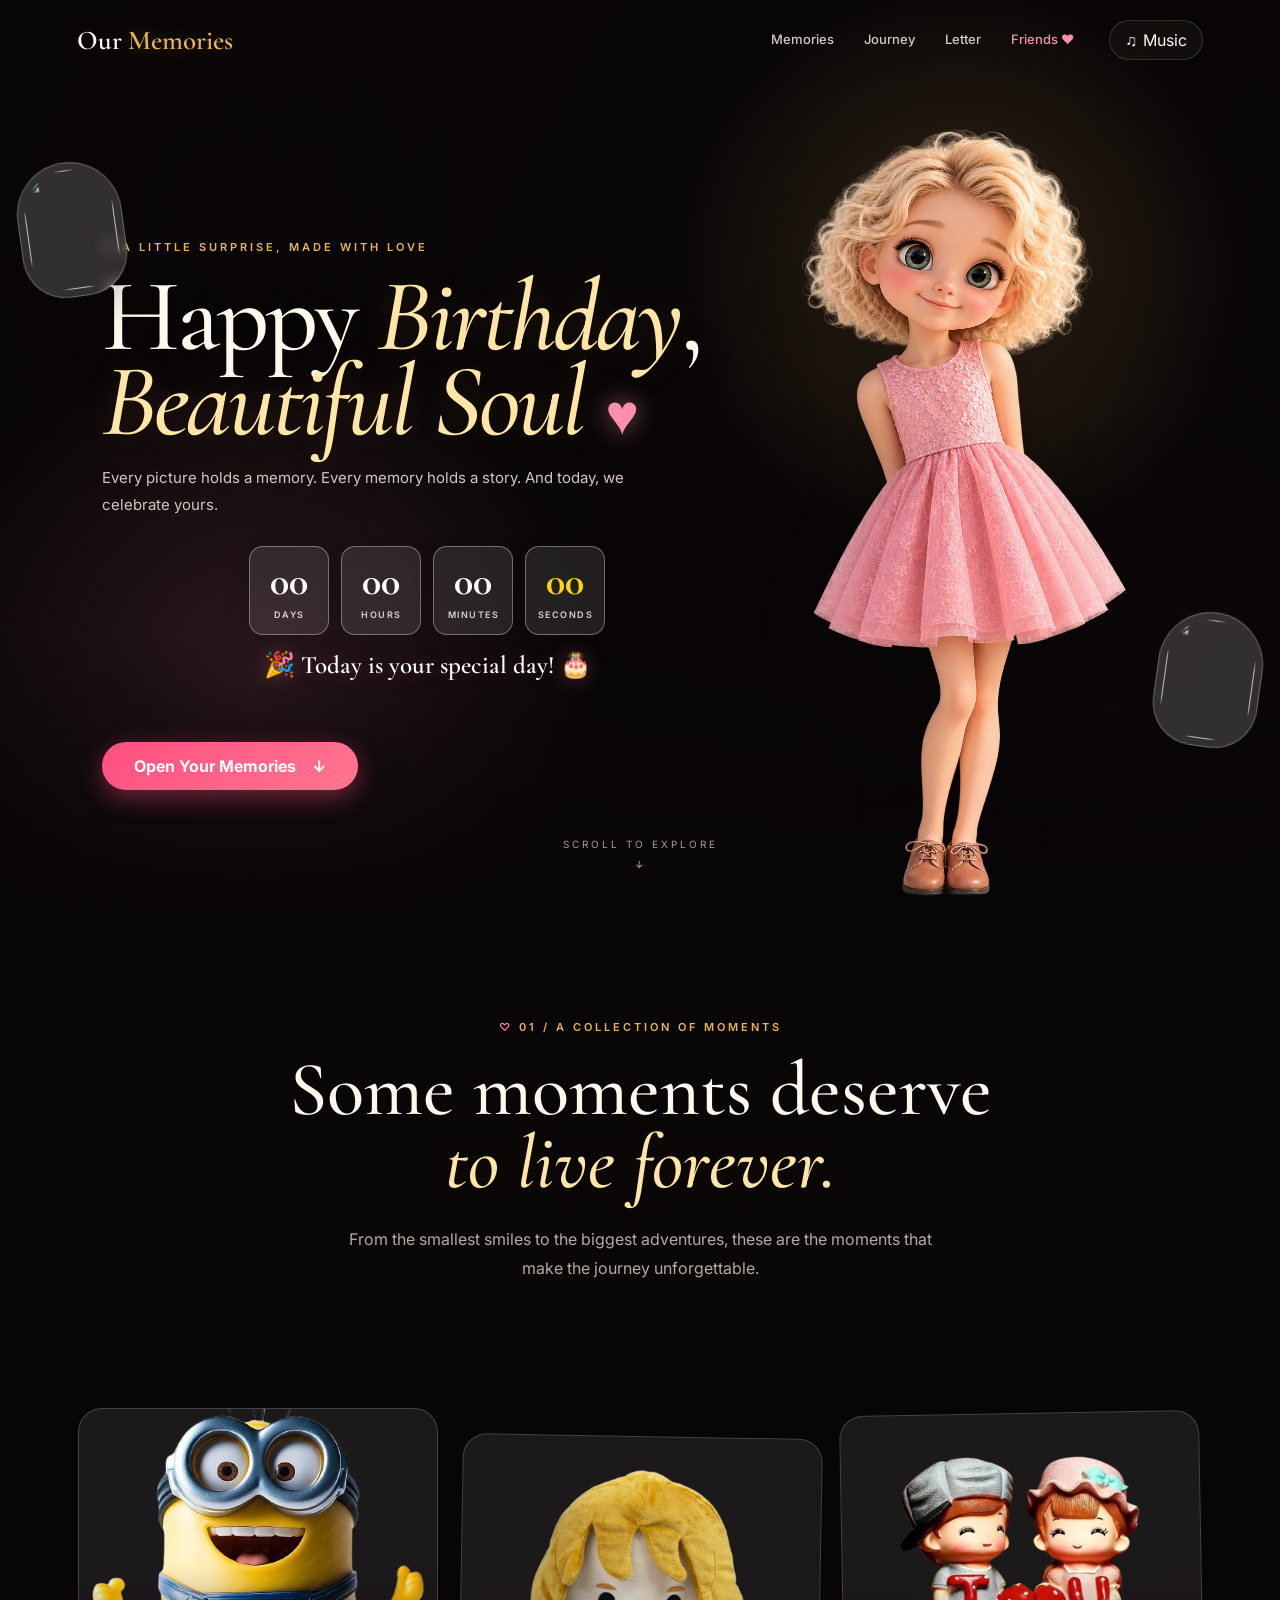
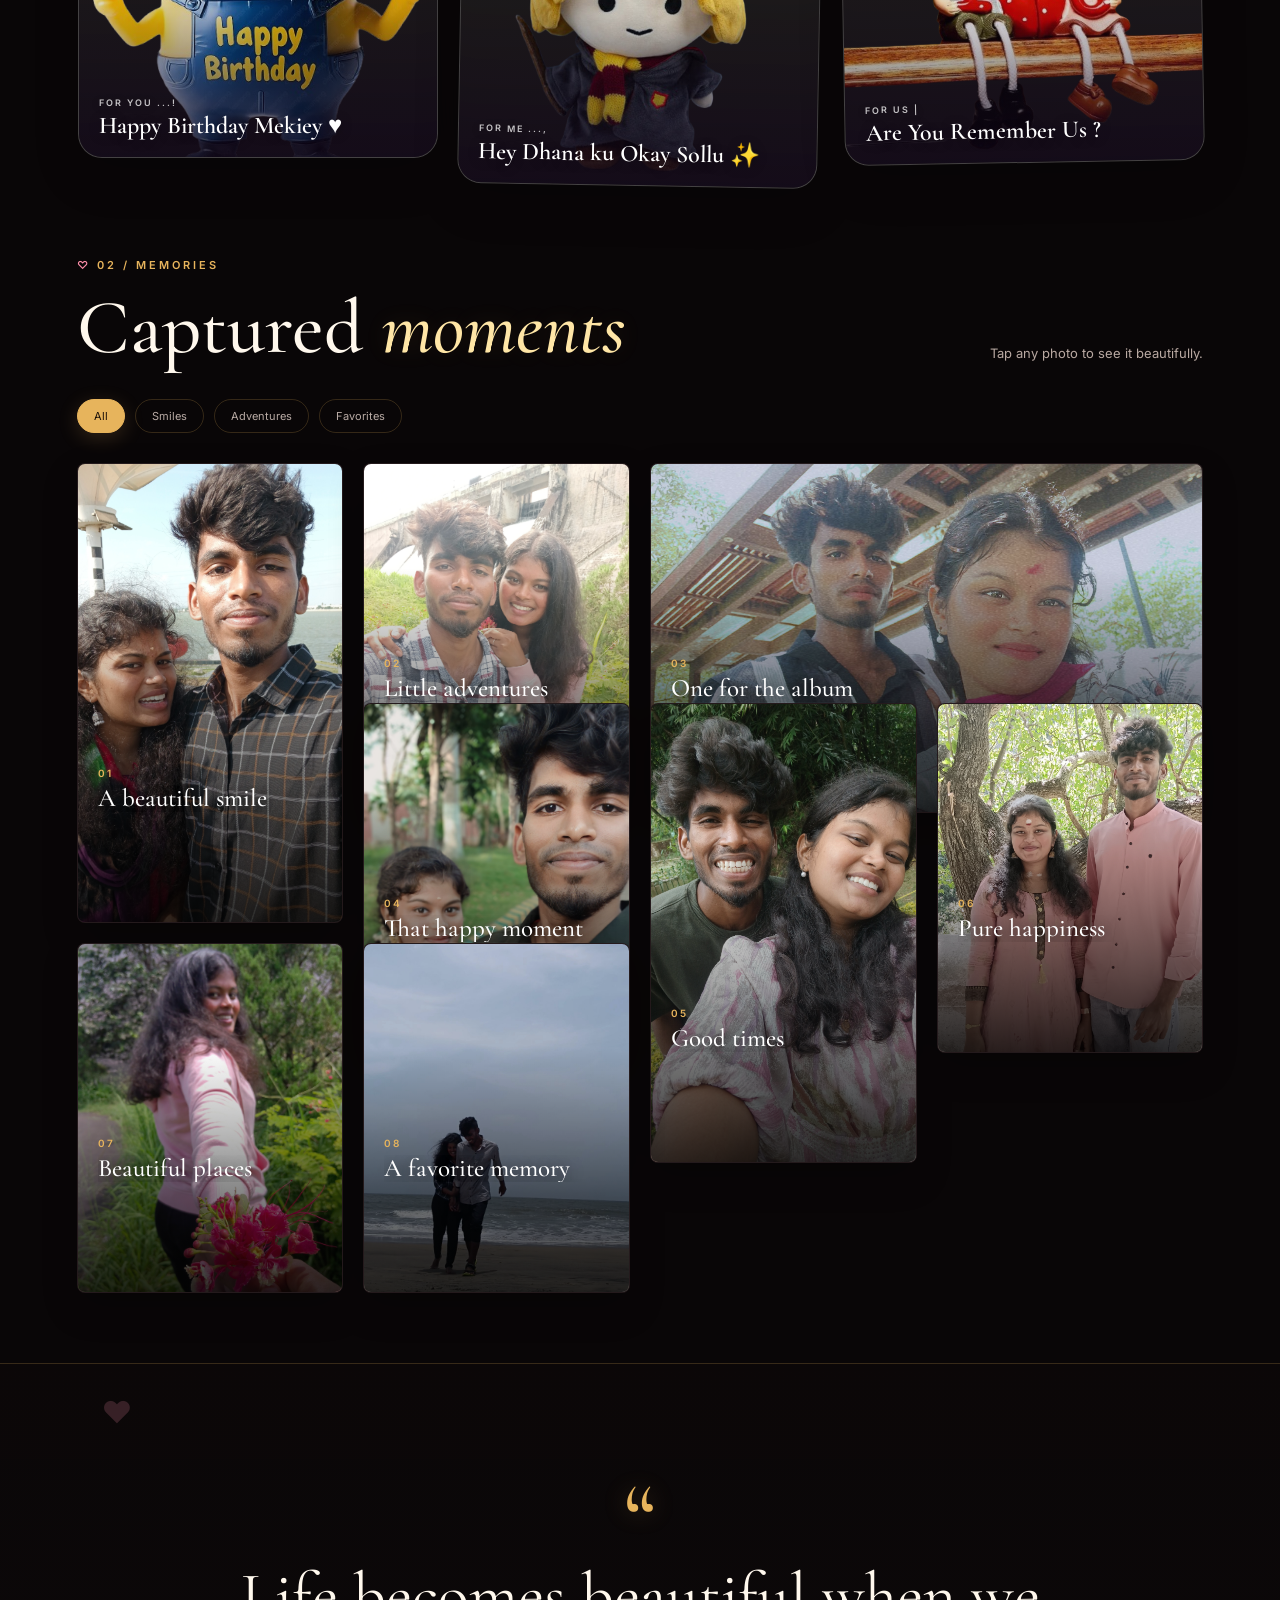
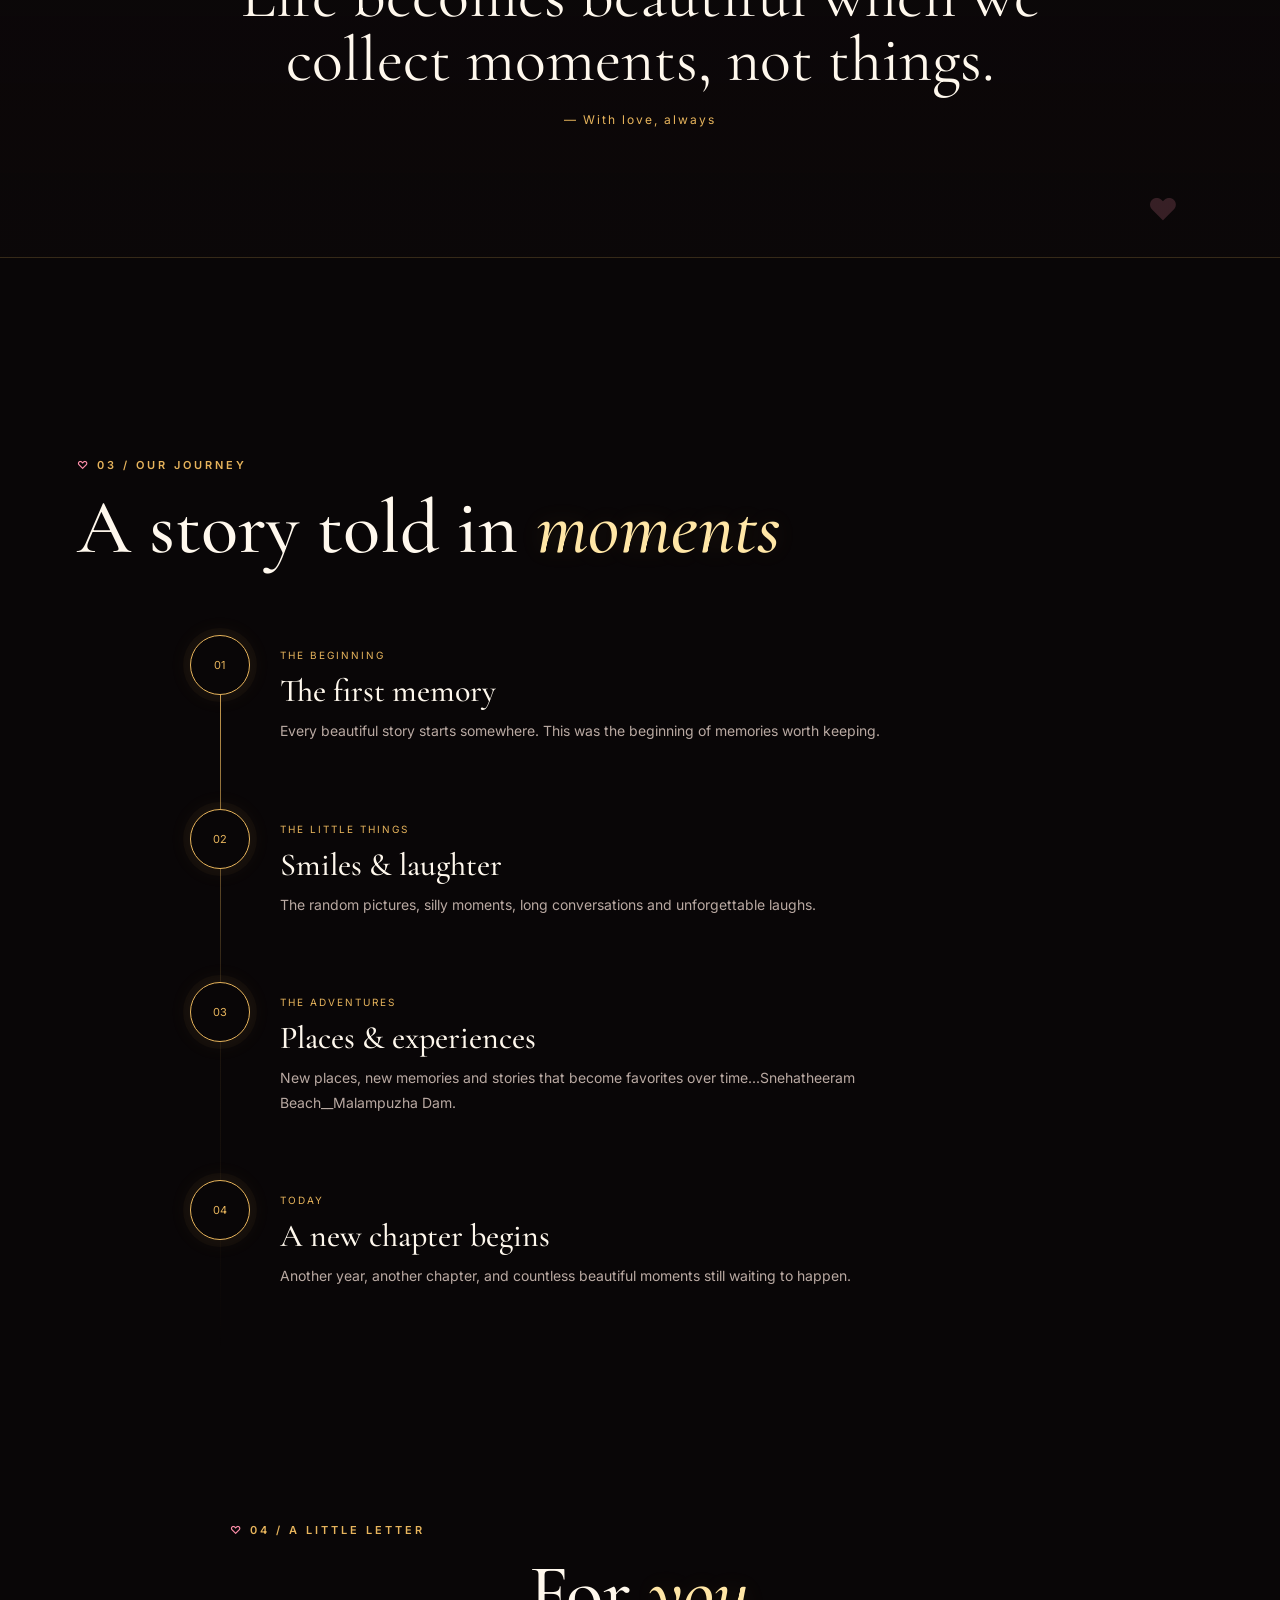
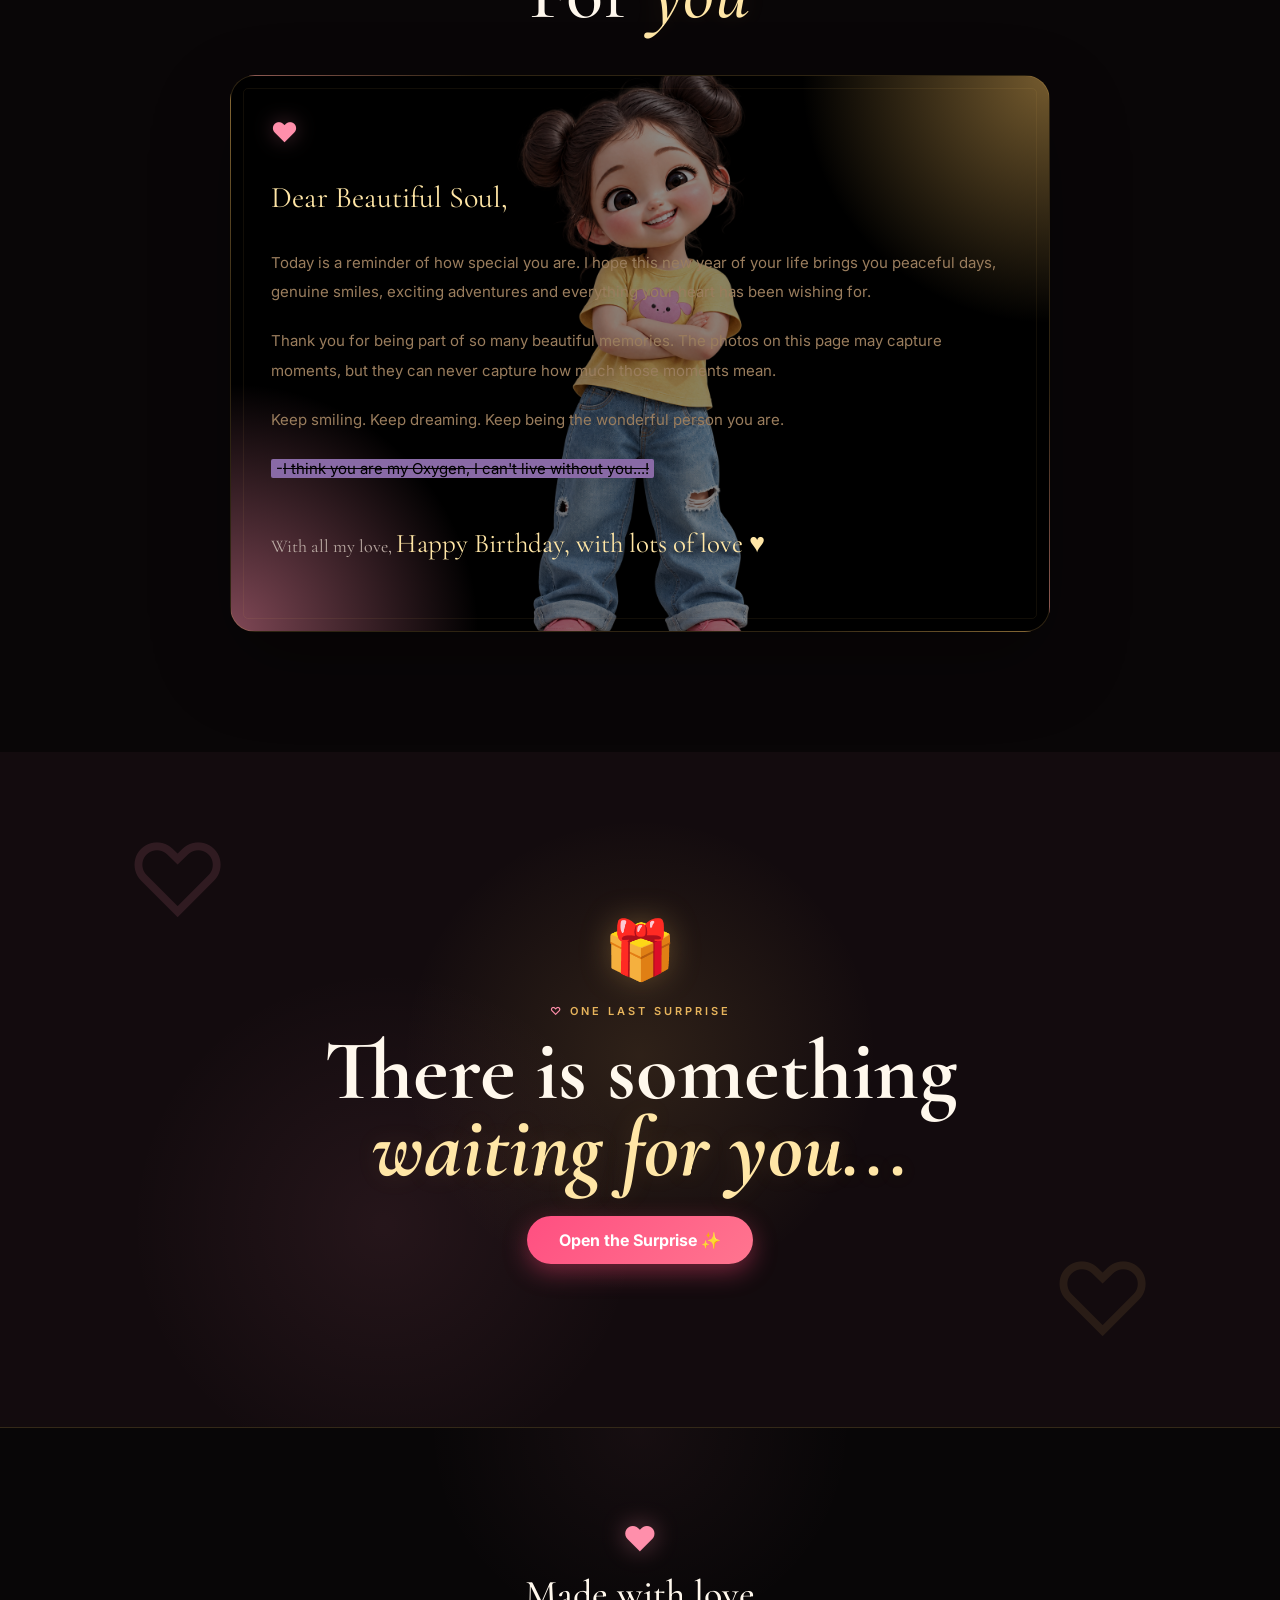
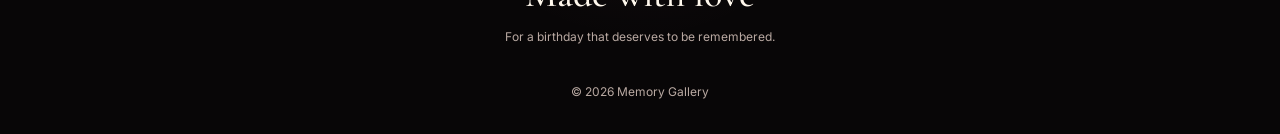
==== commit 87e8d63c: "all 01 commit" ====
--- a/index.html
+++ b/index.html
@@ -849,7 +849,7 @@
         <div class="letter-wrap">
           <div class="section-label">04 / A little letter</div>
 
-          <h2>For <em>You</em></h2>
+          <h2>For <em>you</em></h2>
 
           <div class="letter-card">
             <div class="letter-top">♥</div>
--- a/style.css
+++ b/style.css
@@ -2283,10 +2283,10 @@
   position: absolute;
   inset: 0;
 
-  background-image: url("images/nesi2.png");
+  background-image: url("images/ChatGPT\ Image\ Sep\ 21\,\ 2026\,\ 12_27_14\ AM.png");
   background-repeat: no-repeat;
   background-position: center;
-  background-size: 70% auto;
+  background-size: 50% auto;
 
   opacity: 0.55;
   z-index: 1;
@@ -2320,7 +2320,7 @@
 /* =========================
    MOBILE
    ========================= */
-@media (max-width: 600px) {
+@media (max-width: 800px) {
   .letter-card {
     padding: 25px;
     border-radius: 20px;
@@ -2329,7 +2329,7 @@
   .letter-card::before {
     background-size: 100%;
     background-position: center;
-    opacity: 0.8;
+    opacity: 0.7;
   }
 
   .letter-card p {
@@ -2356,7 +2356,7 @@
 
   .letter-card::before {
     background-size: 100% auto;
-    opacity: 0.8;
+    opacity: 0.7;
   }
 
   .letter-card p {
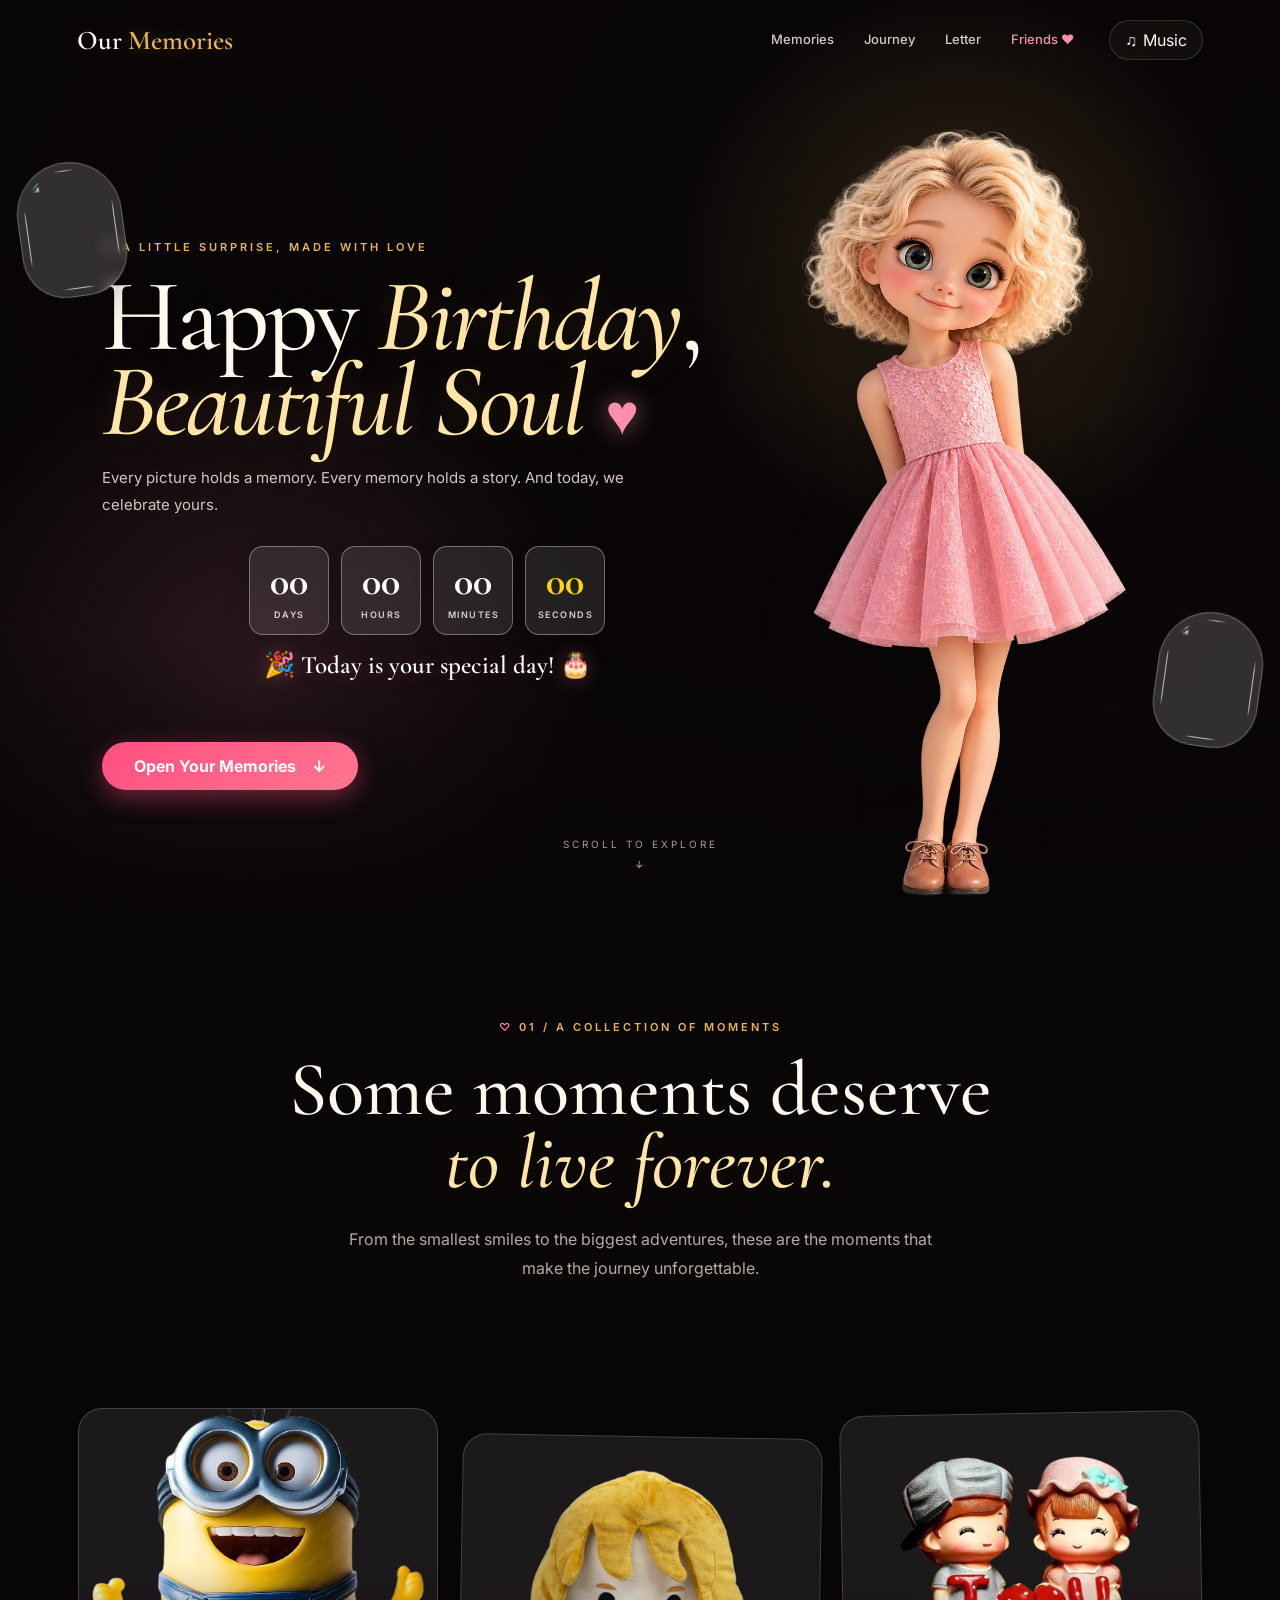
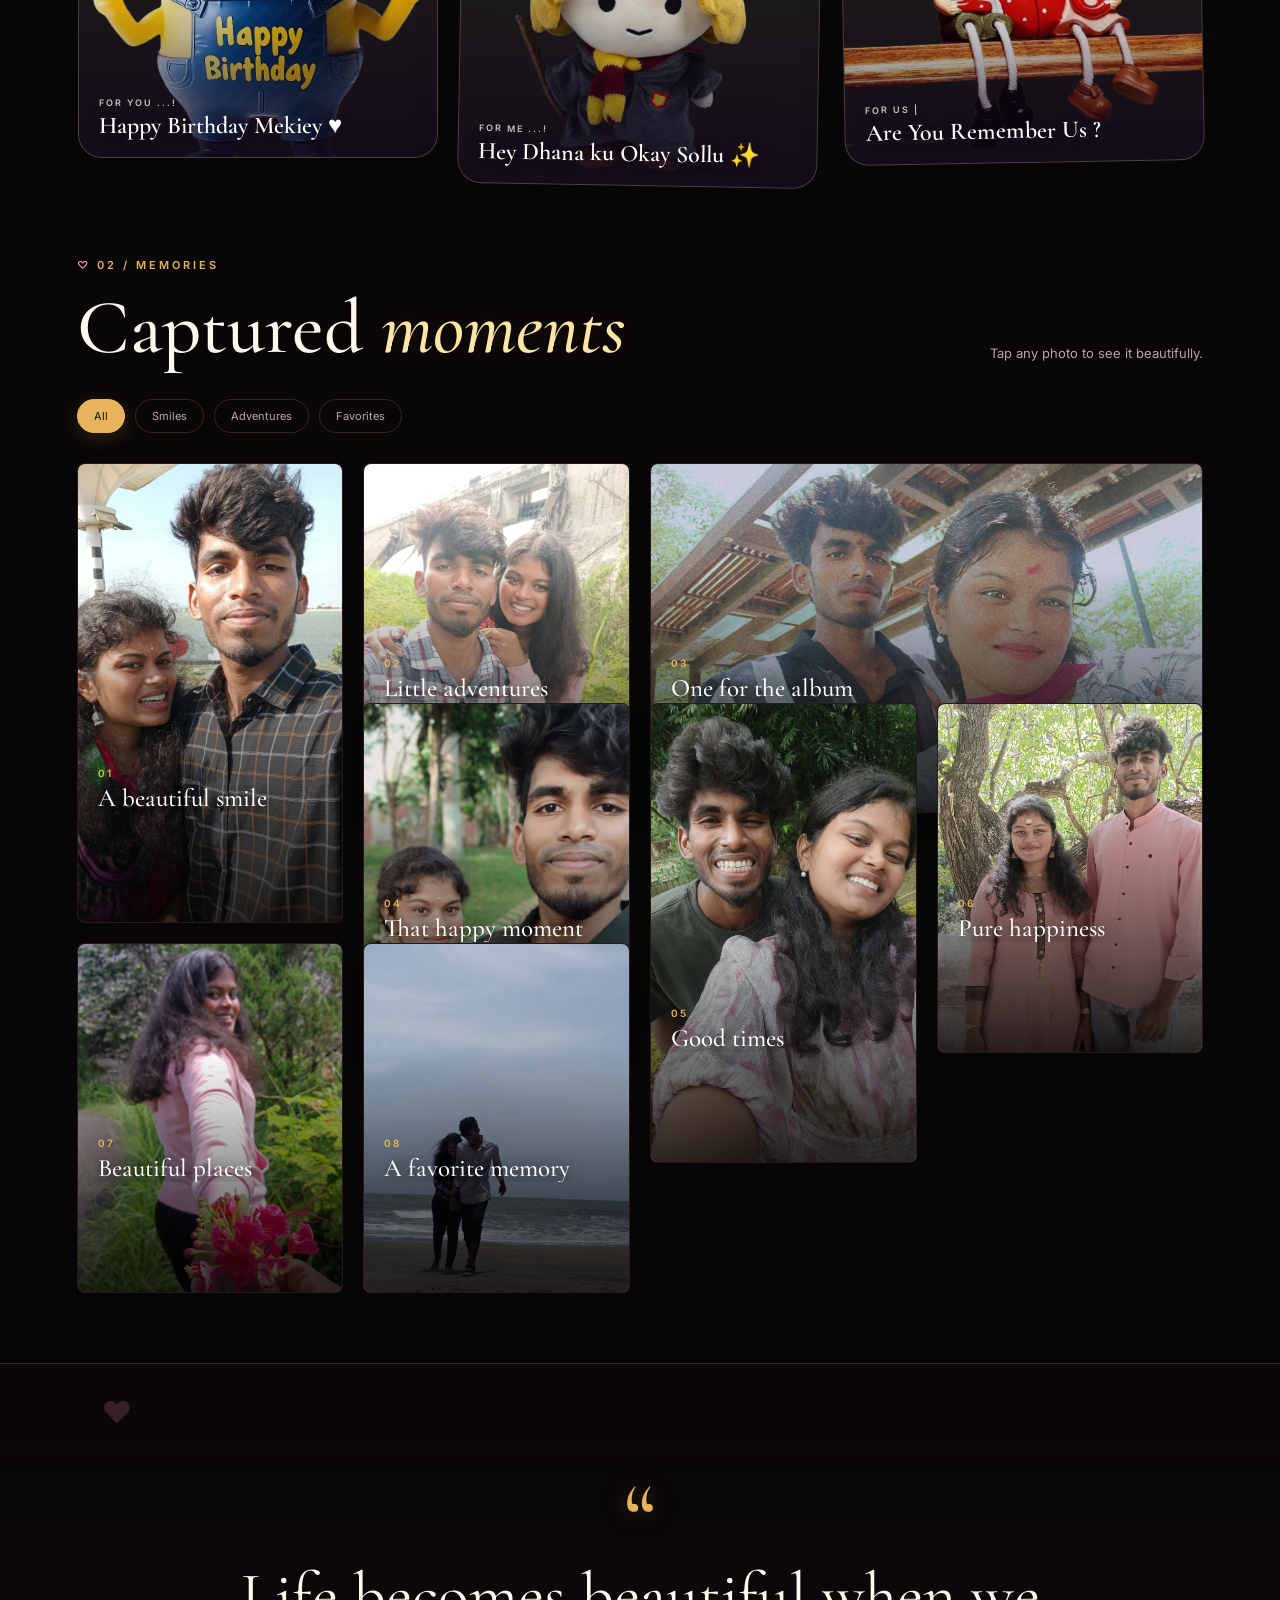
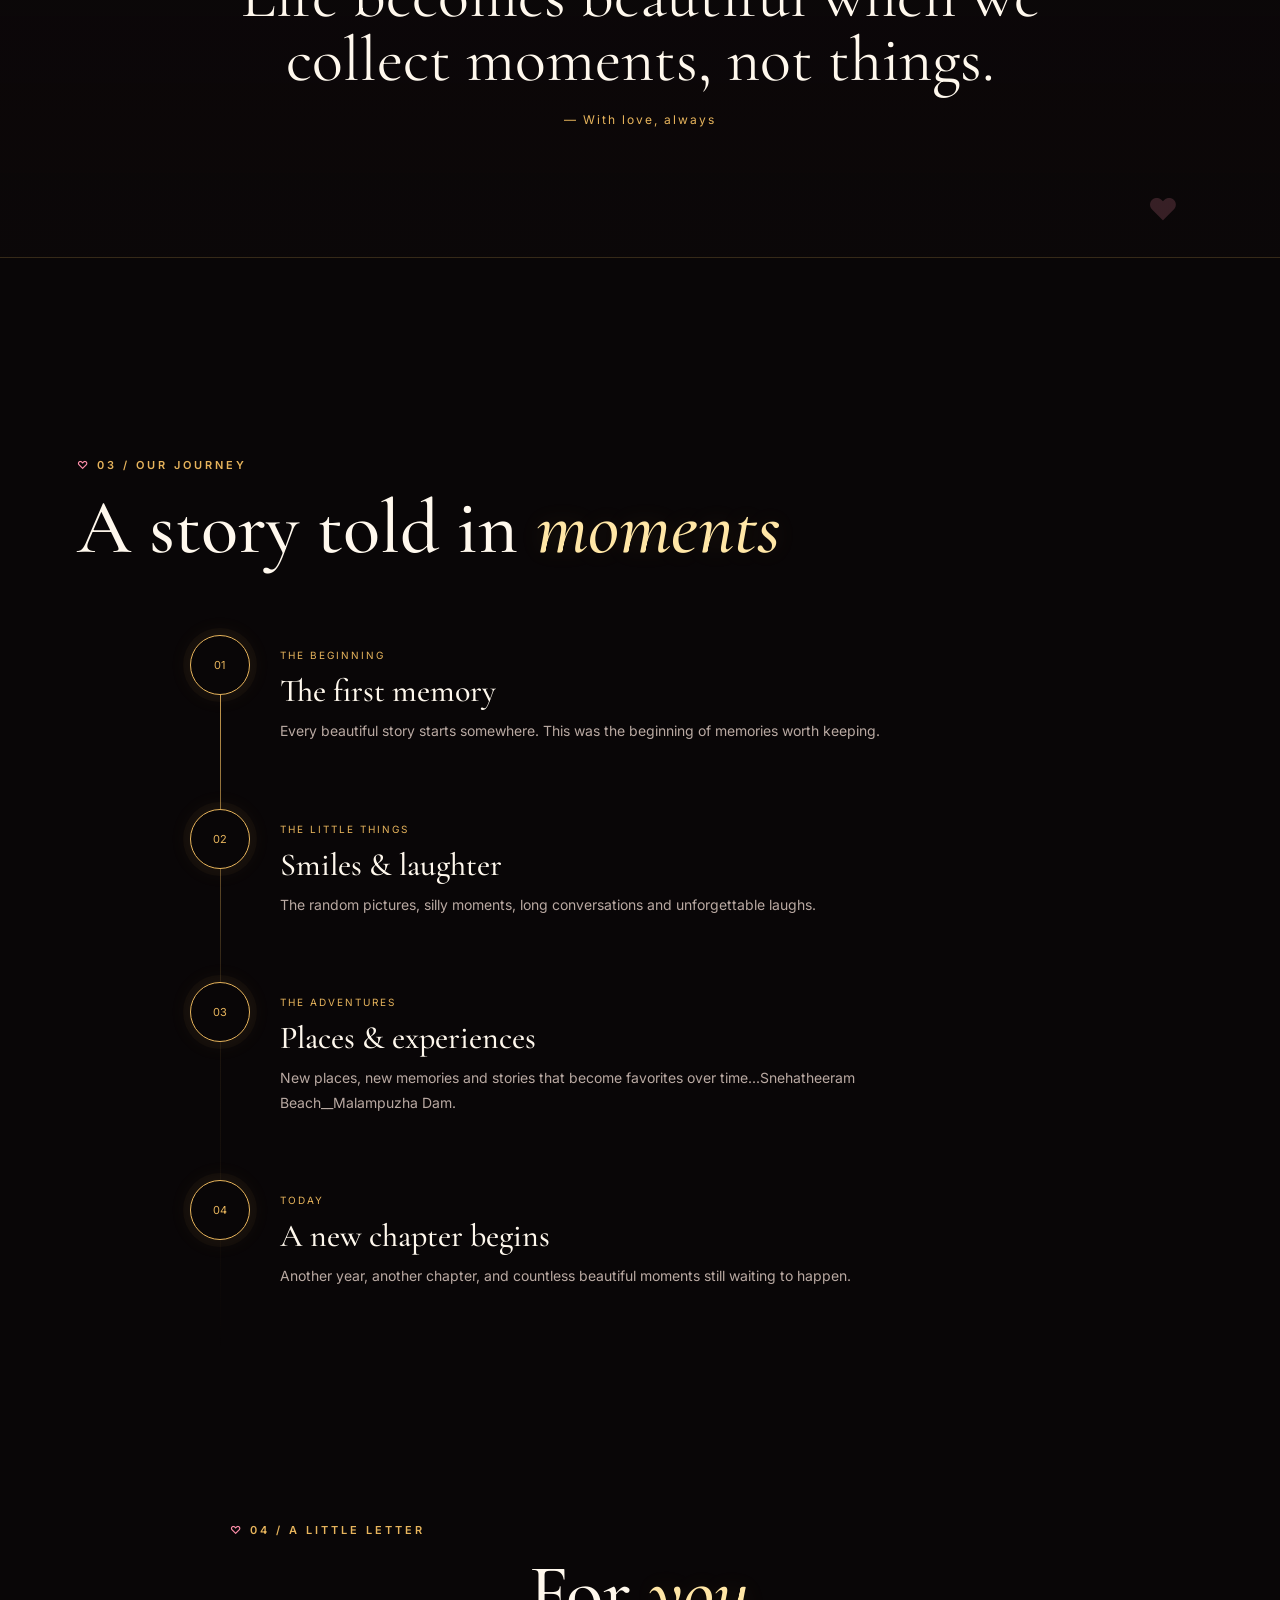
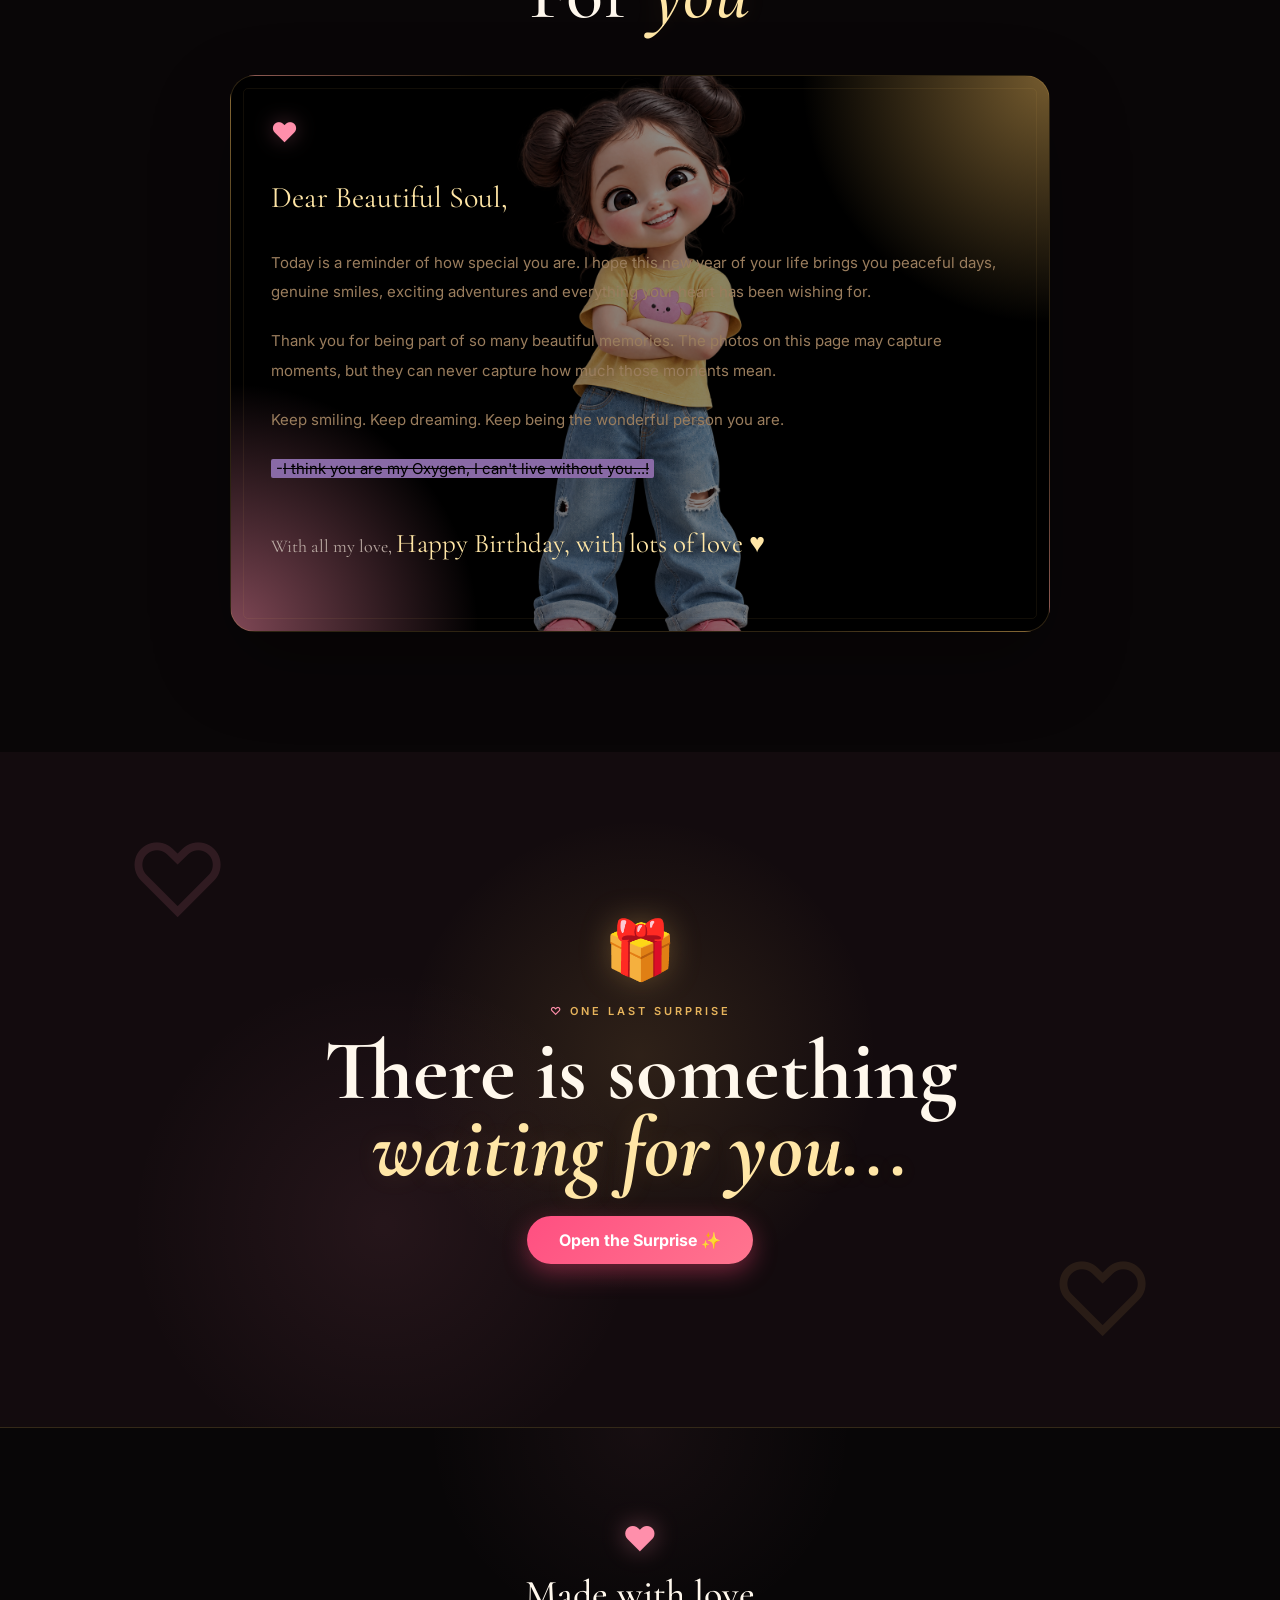
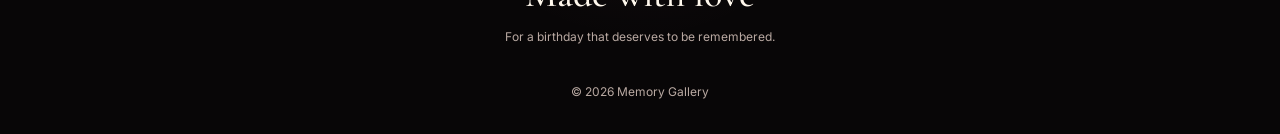
==== commit b12c4dcc: "word 01 commit" ====
--- a/index.html
+++ b/index.html
@@ -627,7 +627,7 @@
         <article class="doll-card">
           <img src="images/img2.png" alt="Beautiful doll" loading="lazy" />
           <div class="doll-caption">
-            <span>For me ...,</span>
+            <span>For me ...!</span>
             Hey Dhana ku Okay Sollu ✨
           </div>
         </article>
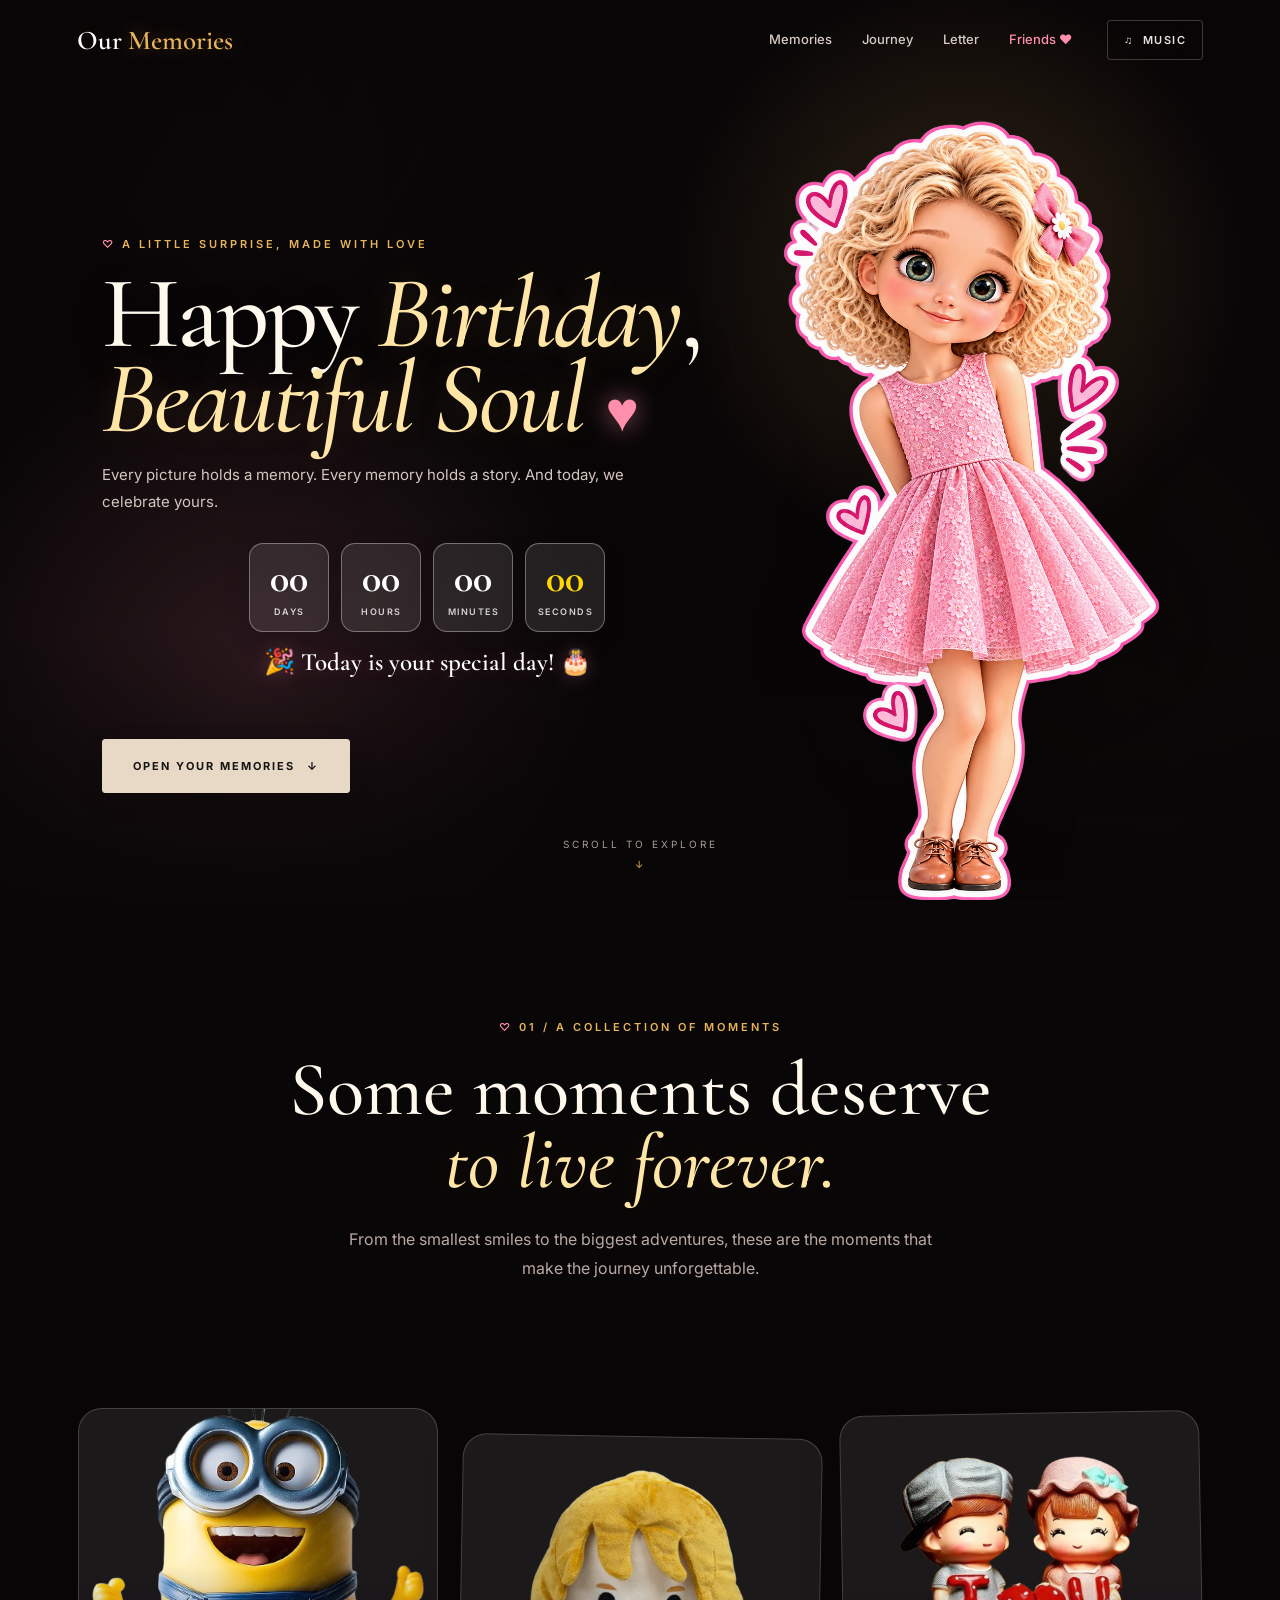
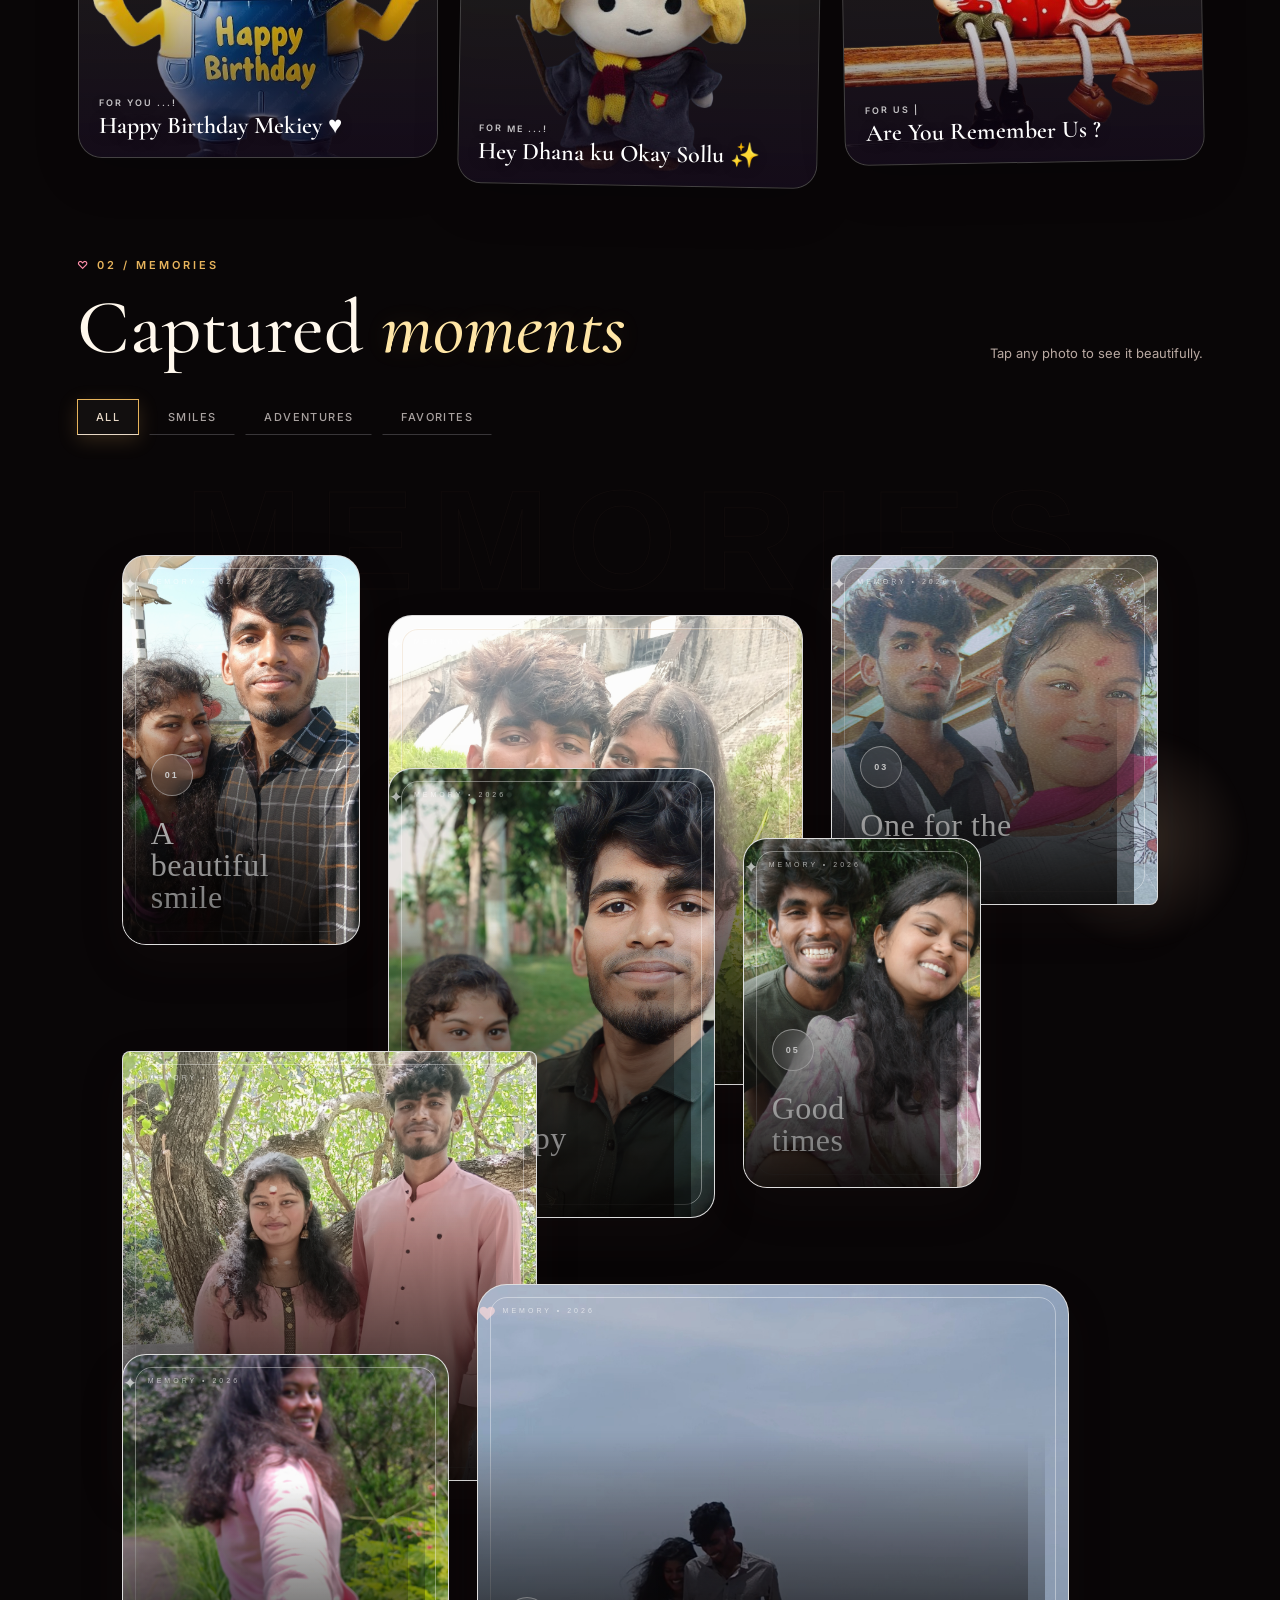
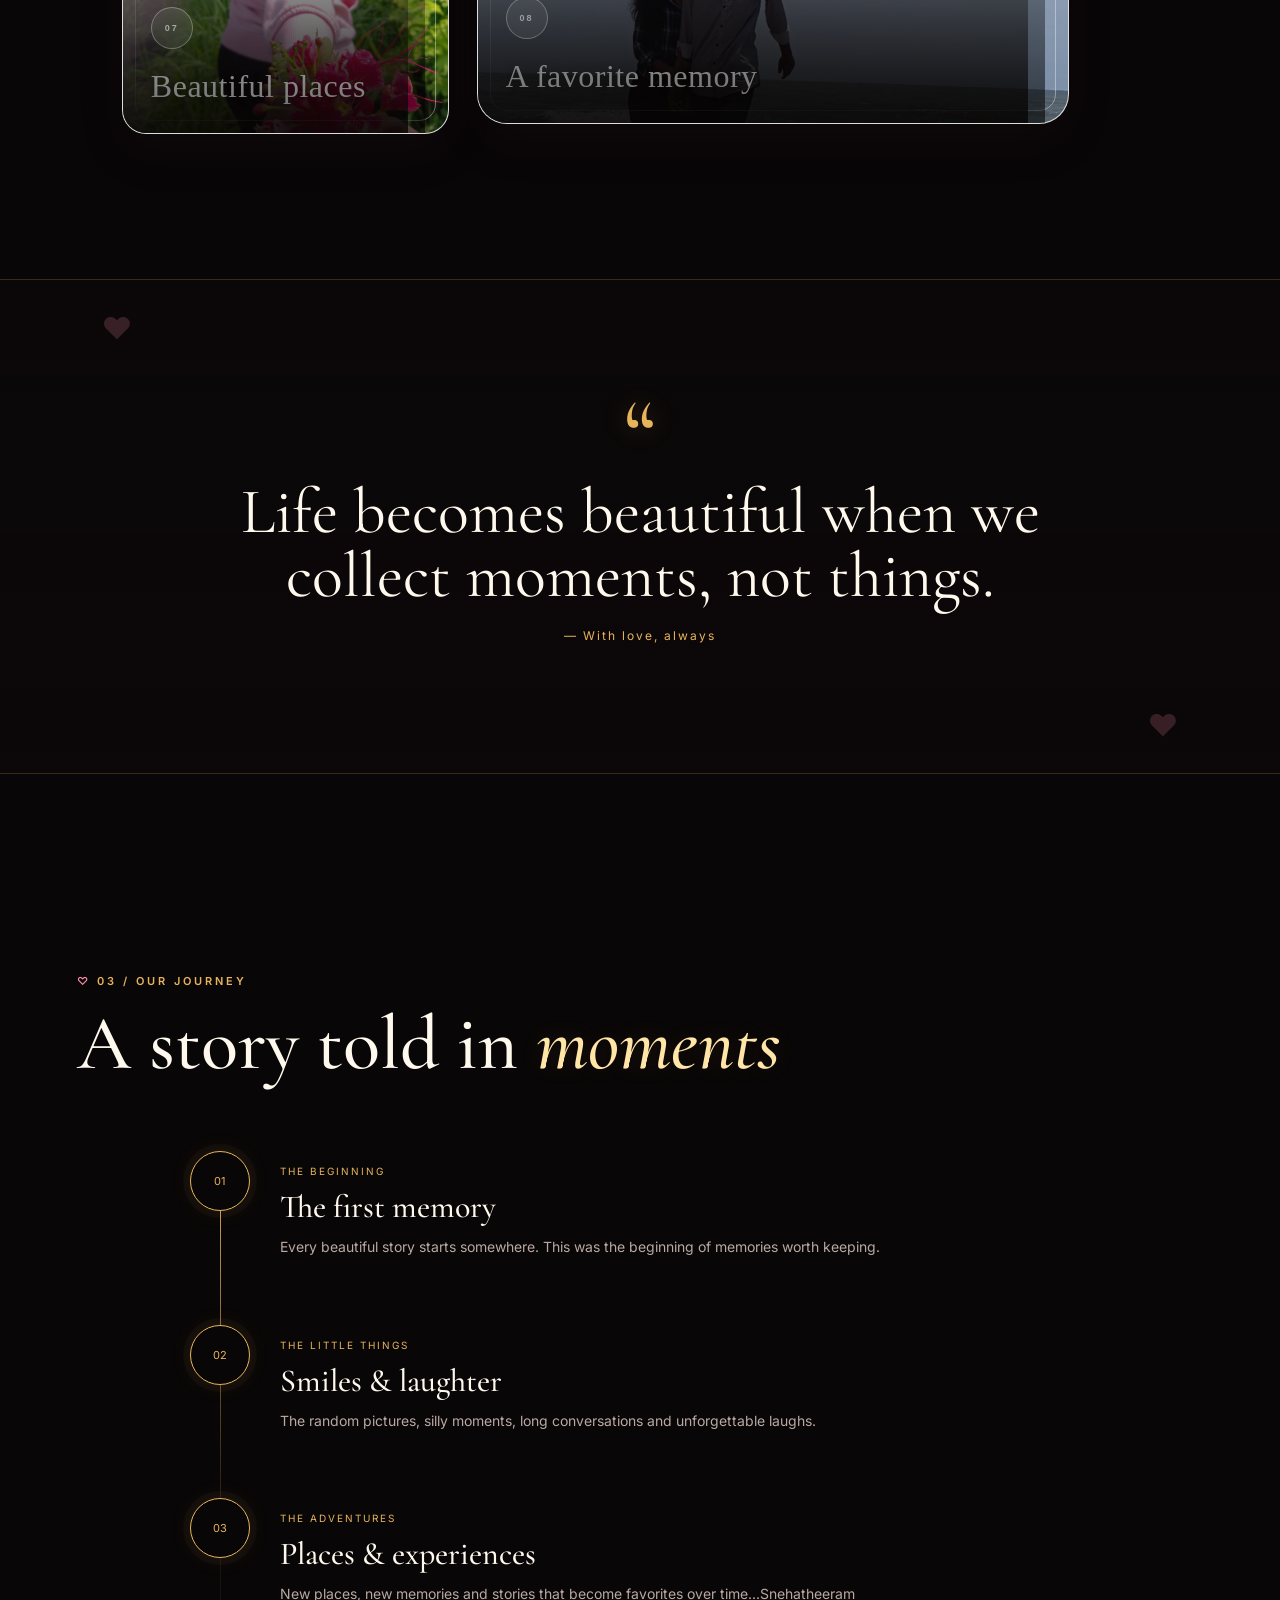
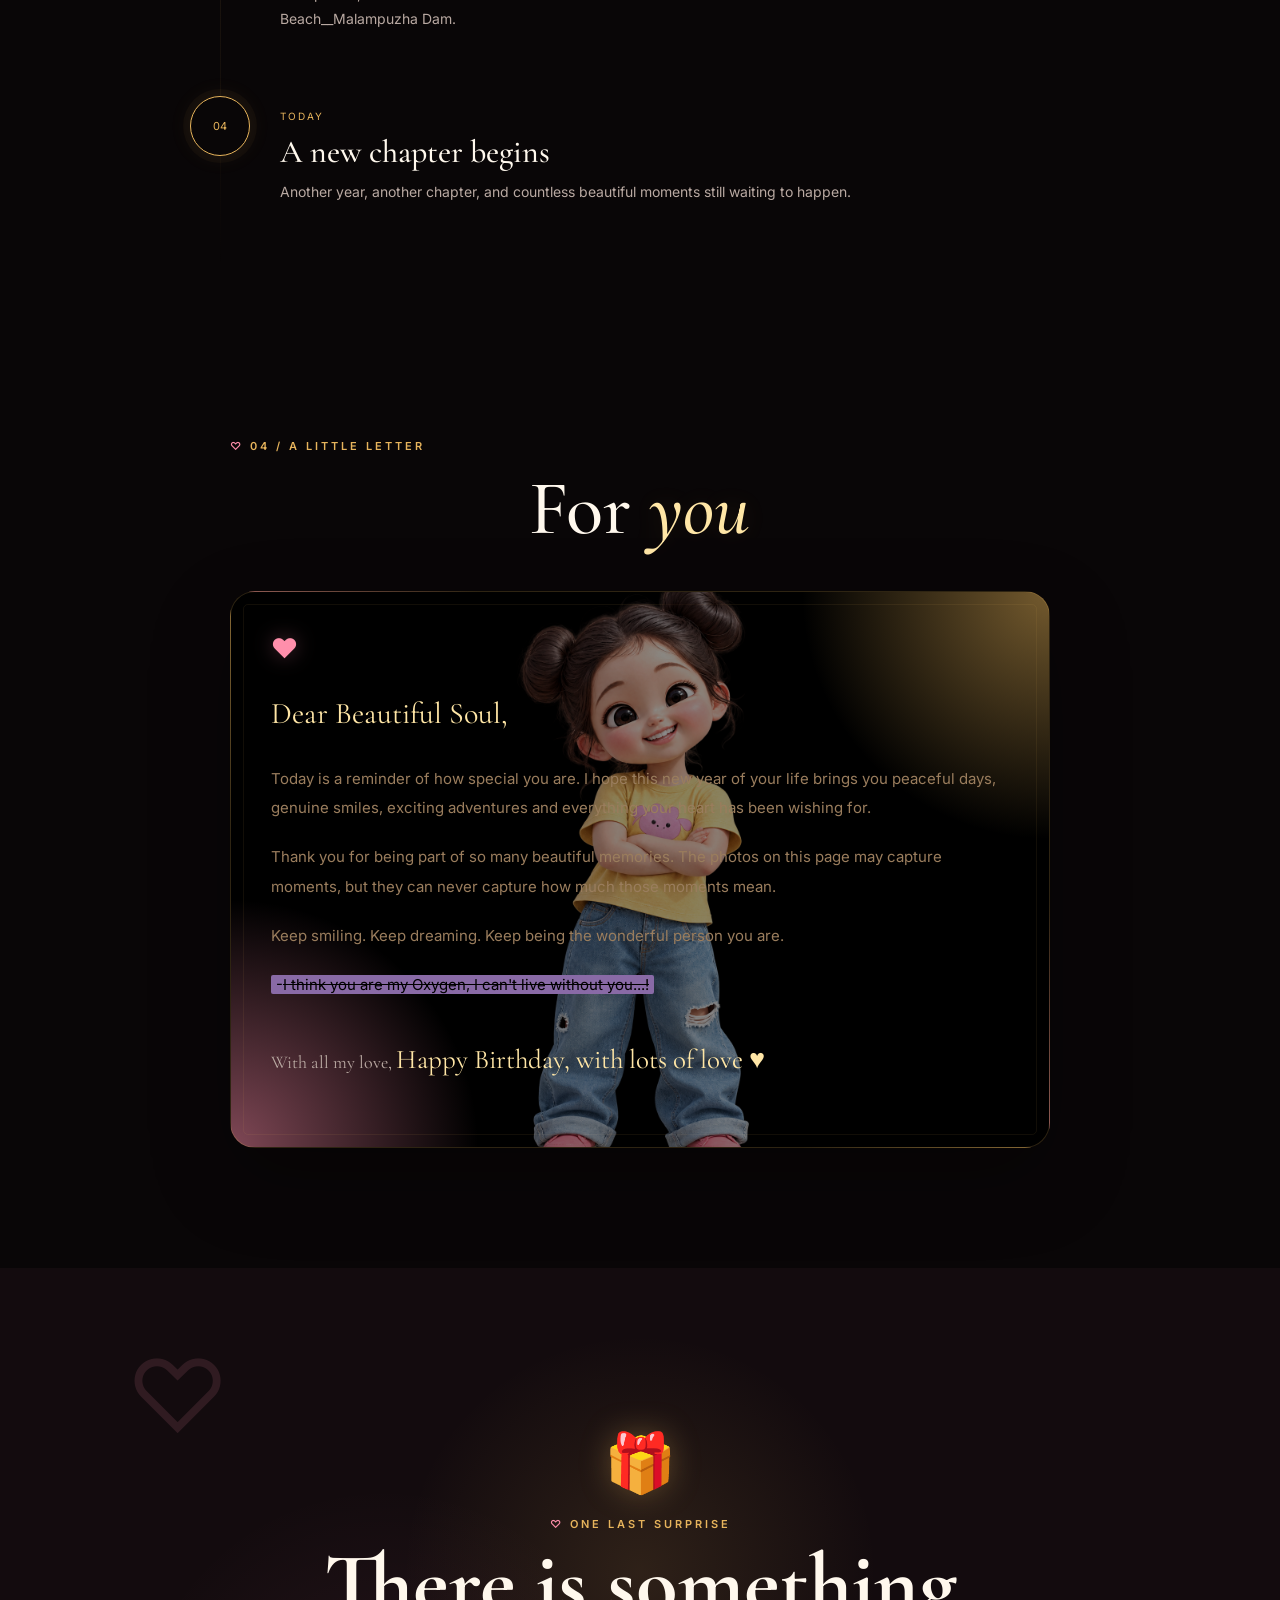
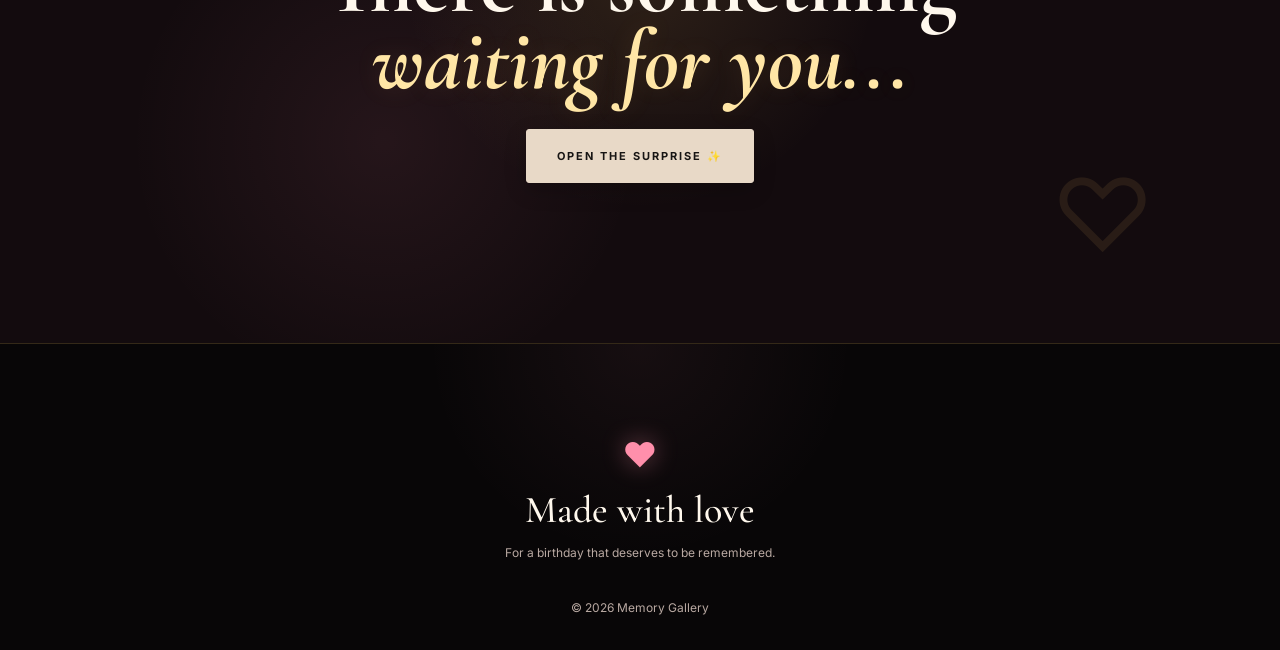
==== commit f5b043e3: "all 06 commit" ====
--- a/index.html
+++ b/index.html
@@ -573,19 +573,7 @@
        MAIN
   ====================================================== -->
 
-    <div class="floating-doll left" aria-hidden="true">
-      <img
-        src="https://images.unsplash.com/photo-1480308180327-3ab2c310808f?auto=format&fit=crop&w=500&q=80"
-        alt=""
-      />
-    </div>
-
-    <div class="floating-doll right" aria-hidden="true">
-      <img
-        src="https://images.unsplash.com/photo-1616696269031-2eff6e768d75?auto=format&fit=crop&w=500&q=80"
-        alt=""
-      />
-    </div>
+
 
     <main>
       <!-- =================================================
--- a/style.css
+++ b/style.css
@@ -2495,3 +2495,1143 @@
 
   animation: heartFloat 2s ease-in-out infinite;
 }
+/* =========================================================
+   ✦ CINEMATIC MEMORY WALL — CREATIVE EDITION
+   Premium + Editorial + Film + Birthday Memories
+========================================================= */
+
+.gallery {
+    width: min(1320px, 92%);
+    margin: 120px auto 160px;
+
+    display: grid;
+    grid-template-columns: repeat(12, 1fr);
+    gap: 28px;
+
+    position: relative;
+
+    isolation: isolate;
+}
+
+
+/* =========================================================
+   BACKGROUND TYPOGRAPHY
+========================================================= */
+
+.gallery::before {
+    content: "MEMORIES";
+
+    position: absolute;
+
+    top: -95px;
+    left: 50%;
+
+    transform: translateX(-50%);
+
+    font-family: "Poppins", sans-serif;
+
+    font-size: clamp(55px, 11vw, 150px);
+
+    font-weight: 600;
+
+    letter-spacing: 18px;
+
+    white-space: nowrap;
+
+    color: transparent;
+
+    -webkit-text-stroke:
+        1px rgba(80, 60, 50, .10);
+
+    z-index: -1;
+
+    pointer-events: none;
+}
+
+
+.gallery::after {
+    content: "";
+
+    position: absolute;
+
+    width: 220px;
+    height: 220px;
+
+    right: -90px;
+    top: 18%;
+
+    border-radius: 50%;
+
+    background:
+        radial-gradient(
+            circle,
+            rgba(218,177,143,.20),
+            transparent 70%
+        );
+
+    filter: blur(5px);
+
+    z-index: -2;
+
+    pointer-events: none;
+}
+
+
+/* =========================================================
+   PHOTO CARD BASE
+========================================================= */
+
+.photo-card {
+    position: relative;
+
+    grid-column: span 3;
+
+    overflow: hidden;
+
+    border-radius: 24px;
+
+    background: #ddd;
+
+    box-shadow:
+        0 18px 45px rgba(40,30,25,.14);
+
+    transform:
+        translateY(0);
+
+    transition:
+        transform .65s cubic-bezier(.2,.8,.2,1),
+        box-shadow .65s ease;
+
+    isolation: isolate;
+}
+
+
+/* =========================================================
+   UNIQUE SIZES
+========================================================= */
+
+.photo-card:nth-child(1) {
+    grid-column: span 3;
+    height: 390px;
+}
+
+.photo-card:nth-child(2) {
+    grid-column: span 5;
+    height: 470px;
+    margin-top: 60px;
+}
+
+.photo-card:nth-child(3) {
+    grid-column: span 4;
+    height: 330px;
+}
+
+.photo-card:nth-child(4) {
+    grid-column: span 4;
+    height: 450px;
+    margin-top: -35px;
+}
+
+.photo-card:nth-child(5) {
+    grid-column: span 3;
+    height: 350px;
+    margin-top: 35px;
+}
+
+.photo-card:nth-child(6) {
+    grid-column: span 5;
+    height: 430px;
+}
+
+.photo-card:nth-child(7) {
+    grid-column: span 4;
+    height: 380px;
+    margin-top: 55px;
+}
+
+.photo-card:nth-child(8) {
+    grid-column: span 7;
+    height: 440px;
+    margin-top: -15px;
+}
+
+
+/* =========================================================
+   IMAGE
+========================================================= */
+
+.photo-card img {
+    width: 100%;
+    height: 100%;
+
+    display: block;
+
+    object-fit: cover;
+
+    transform: scale(1);
+
+    filter:
+        saturate(.94)
+        contrast(.98);
+
+    transition:
+        transform 1s cubic-bezier(.2,.8,.2,1),
+        filter .8s ease;
+}
+
+
+/* =========================================================
+   CINEMATIC OVERLAY
+========================================================= */
+
+.photo-card .photo-info {
+    position: absolute;
+
+    inset: 0;
+
+    z-index: 8;
+
+    padding: 28px;
+
+    display: flex;
+
+    flex-direction: column;
+
+    justify-content: flex-end;
+
+    background:
+        linear-gradient(
+            to top,
+            rgba(18,12,10,.82) 0%,
+            rgba(18,12,10,.35) 30%,
+            transparent 65%
+        );
+
+    pointer-events: none;
+
+    transition:
+        background .6s ease;
+}
+
+
+/* =========================================================
+   TOP FILM LABEL
+========================================================= */
+
+.photo-info::after {
+    content: "MEMORY • 2026";
+
+    position: absolute;
+
+    top: 22px;
+    left: 25px;
+
+    font-family: "Poppins", sans-serif;
+
+    font-size: 7px;
+
+    letter-spacing: 3px;
+
+    color:
+        rgba(255,255,255,.78);
+
+    opacity: .8;
+}
+
+
+/* =========================================================
+   NUMBER
+========================================================= */
+
+.photo-info span {
+    position: relative;
+
+    display: flex;
+
+    align-items: center;
+    justify-content: center;
+
+    width: 42px;
+    height: 42px;
+
+    margin-bottom: 13px;
+
+    border-radius: 50%;
+
+    background:
+        rgba(255,255,255,.12);
+
+    border:
+        1px solid rgba(255,255,255,.55);
+
+    backdrop-filter:
+        blur(12px);
+
+    -webkit-backdrop-filter:
+        blur(12px);
+
+    font-family:
+        "Poppins",
+        sans-serif;
+
+    font-size: 9px;
+
+    letter-spacing: 2px;
+
+    color: white;
+
+    transition:
+        transform .45s ease,
+        background .45s ease;
+}
+
+
+/* =========================================================
+   TITLE
+========================================================= */
+
+.photo-info h3 {
+    margin: 0;
+
+    font-family:
+        "Caveat",
+        cursive;
+
+    font-size: 32px;
+
+    line-height: 1;
+
+    font-weight: 500;
+
+    color: white;
+
+    letter-spacing: .5px;
+
+    text-shadow:
+        0 4px 15px rgba(0,0,0,.45);
+
+    transform:
+        translateY(8px);
+
+    transition:
+        transform .55s ease,
+        color .45s ease;
+}
+
+
+/* =========================================================
+   GOLD LINE
+========================================================= */
+
+.photo-info h3::after {
+    content: "";
+
+    display: block;
+
+    width: 0;
+
+    height: 1px;
+
+    margin-top: 10px;
+
+    background:
+        rgba(255,255,255,.75);
+
+    transition:
+        width .65s cubic-bezier(.2,.8,.2,1);
+}
+
+
+/* =========================================================
+   INNER GLASS FRAME
+========================================================= */
+
+.photo-card::before {
+    content: "";
+
+    position: absolute;
+
+    inset: 12px;
+
+    border:
+        1px solid rgba(255,255,255,.38);
+
+    border-radius: 17px;
+
+    z-index: 6;
+
+    pointer-events: none;
+
+    transition:
+        inset .6s ease,
+        border-color .5s ease;
+}
+
+
+/* =========================================================
+   CORNER ACCENT
+========================================================= */
+
+.photo-card::after {
+    content: "✦";
+
+    position: absolute;
+
+    top: 18px;
+    right: 23px;
+
+    z-index: 10;
+
+    color:
+        rgba(255,255,255,.85);
+
+    font-size: 17px;
+
+    opacity: .75;
+
+    transition:
+        transform .5s ease,
+        opacity .5s ease;
+}
+
+
+/* =========================================================
+   HOVER
+========================================================= */
+
+.photo-card:hover {
+    z-index: 30;
+
+    transform:
+        translateY(-18px)
+        scale(1.025);
+
+    box-shadow:
+        0 35px 75px rgba(30,20,15,.27);
+}
+
+
+.photo-card:hover img {
+    transform:
+        scale(1.10);
+
+    filter:
+        saturate(1.10)
+        contrast(1.03)
+        brightness(1.05);
+}
+
+
+.photo-card:hover .photo-info {
+    background:
+        linear-gradient(
+            to top,
+            rgba(18,12,10,.88) 0%,
+            rgba(18,12,10,.25) 40%,
+            transparent 72%
+        );
+}
+
+
+.photo-card:hover::before {
+    inset: 19px;
+
+    border-color:
+        rgba(255,255,255,.72);
+}
+
+
+.photo-card:hover::after {
+    transform:
+        rotate(90deg)
+        scale(1.25);
+
+    opacity: 1;
+}
+
+
+.photo-card:hover .photo-info span {
+    transform:
+        translateY(-4px);
+
+    background:
+        rgba(220,185,145,.25);
+}
+
+
+.photo-card:hover .photo-info h3 {
+    transform:
+        translateY(0);
+}
+
+
+.photo-card:hover .photo-info h3::after {
+    width: 65px;
+}
+
+
+/* =========================================================
+   FLOATING DATE BADGE
+========================================================= */
+
+.photo-card:nth-child(2)::before {
+    box-shadow:
+        inset 0 0 0 1px rgba(221,186,145,.25);
+}
+
+
+/* =========================================================
+   FILM STRIP DECORATION
+========================================================= */
+
+.photo-card:nth-child(3),
+.photo-card:nth-child(6) {
+    border-radius: 8px;
+}
+
+
+/* =========================================================
+   SPECIAL LARGE CARD
+========================================================= */
+
+.photo-card:nth-child(8) {
+    border-radius: 30px;
+}
+
+
+.photo-card:nth-child(8)::after {
+    content: "♥";
+
+    font-size: 18px;
+
+    color:
+        rgba(255,220,220,.9);
+}
+
+
+/* =========================================================
+   FLOATING DECORATIONS
+========================================================= */
+
+.gallery .photo-card:nth-child(1)::after {
+    animation:
+        sparkleFloat 4s ease-in-out infinite;
+}
+
+.gallery .photo-card:nth-child(4)::after {
+    animation:
+        sparkleFloat 5s ease-in-out infinite reverse;
+}
+
+
+@keyframes sparkleFloat {
+
+    0%,
+    100% {
+        transform:
+            translateY(0)
+            rotate(0);
+    }
+
+    50% {
+        transform:
+            translateY(-7px)
+            rotate(15deg);
+    }
+}
+
+
+/* =========================================================
+   TABLET
+========================================================= */
+
+@media (max-width: 1050px) {
+
+    .gallery {
+        width: 92%;
+
+        grid-template-columns:
+            repeat(6, 1fr);
+
+        gap: 20px;
+    }
+
+
+    .photo-card:nth-child(1) {
+        grid-column: span 2;
+        height: 340px;
+    }
+
+
+    .photo-card:nth-child(2) {
+        grid-column: span 4;
+        height: 420px;
+
+        margin-top: 35px;
+    }
+
+
+    .photo-card:nth-child(3) {
+        grid-column: span 3;
+        height: 300px;
+    }
+
+
+    .photo-card:nth-child(4) {
+        grid-column: span 3;
+        height: 370px;
+
+        margin-top: -10px;
+    }
+
+
+    .photo-card:nth-child(5) {
+        grid-column: span 3;
+        height: 320px;
+    }
+
+
+    .photo-card:nth-child(6) {
+        grid-column: span 3;
+        height: 360px;
+    }
+
+
+    .photo-card:nth-child(7) {
+        grid-column: span 3;
+        height: 330px;
+    }
+
+
+    .photo-card:nth-child(8) {
+        grid-column: span 6;
+        height: 390px;
+    }
+
+
+    .photo-info h3 {
+        font-size: 28px;
+    }
+}
+
+
+/* =========================================================
+   MOBILE
+========================================================= */
+
+@media (max-width: 700px) {
+
+    .gallery {
+        width: 91%;
+
+        grid-template-columns:
+            repeat(2, 1fr);
+
+        gap: 15px;
+
+        margin:
+            75px auto
+            100px;
+    }
+
+
+    .gallery::before {
+        top: -50px;
+
+        font-size: 55px;
+
+        letter-spacing: 8px;
+    }
+
+
+    .photo-card:nth-child(n) {
+        grid-column: span 1;
+
+        height: 245px;
+
+        margin-top: 0;
+    }
+
+
+    .photo-card:nth-child(2),
+    .photo-card:nth-child(5),
+    .photo-card:nth-child(8) {
+        grid-column: span 2;
+
+        height: 310px;
+    }
+
+
+    .photo-card:nth-child(2) {
+        margin-top: 18px;
+    }
+
+
+    .photo-card:nth-child(7) {
+        margin-top: 20px;
+    }
+
+
+    .photo-card::before {
+        inset: 8px;
+
+        border-radius: 12px;
+    }
+
+
+    .photo-card:hover::before {
+        inset: 12px;
+    }
+
+
+    .photo-info {
+        padding: 19px;
+    }
+
+
+    .photo-info::after {
+        top: 17px;
+        left: 19px;
+
+        font-size: 6px;
+
+        letter-spacing: 2px;
+    }
+
+
+    .photo-info span {
+        width: 31px;
+        height: 31px;
+
+        margin-bottom: 8px;
+
+        font-size: 7px;
+    }
+
+
+    .photo-info h3 {
+        font-size: 23px;
+    }
+
+
+    .photo-card:hover {
+        transform:
+            translateY(-9px)
+            scale(1.015);
+    }
+}
+
+
+/* =========================================================
+   SMALL MOBILE
+========================================================= */
+
+@media (max-width: 480px) {
+
+    .gallery {
+        width: 92%;
+
+        gap: 10px;
+
+        margin:
+            60px auto
+            85px;
+    }
+
+
+    .gallery::before {
+        top: -38px;
+
+        font-size: 42px;
+
+        letter-spacing: 5px;
+    }
+
+
+    .photo-card:nth-child(n) {
+        height: 205px;
+    }
+
+
+    .photo-card:nth-child(2),
+    .photo-card:nth-child(5),
+    .photo-card:nth-child(8) {
+        height: 250px;
+    }
+
+
+    .photo-card::before {
+        inset: 6px;
+
+        border-radius: 9px;
+    }
+
+
+    .photo-card:hover::before {
+        inset: 9px;
+    }
+
+
+    .photo-info {
+        padding: 14px;
+    }
+
+
+    .photo-info::after {
+        top: 13px;
+        left: 14px;
+
+        font-size: 5px;
+
+        letter-spacing: 1.5px;
+    }
+
+
+    .photo-info span {
+        width: 26px;
+        height: 26px;
+
+        font-size: 6px;
+    }
+
+
+    .photo-info h3 {
+        font-size: 20px;
+    }
+
+
+    .photo-card::after {
+        top: 14px;
+        right: 17px;
+
+        font-size: 13px;
+    }
+}
+
+
+/* =========================================================
+   VERY SMALL PHONES
+========================================================= */
+
+@media (max-width: 360px) {
+
+    .gallery {
+        width: 93%;
+
+        gap: 8px;
+    }
+
+
+    .photo-card:nth-child(n) {
+        height: 180px;
+    }
+
+
+    .photo-card:nth-child(2),
+    .photo-card:nth-child(5),
+    .photo-card:nth-child(8) {
+        height: 215px;
+    }
+
+
+    .photo-info {
+        padding: 11px;
+    }
+
+
+    .photo-info span {
+        width: 22px;
+        height: 22px;
+
+        margin-bottom: 5px;
+    }
+
+
+    .photo-info h3 {
+        font-size: 17px;
+    }
+}
+
+
+/* =========================================================
+   REDUCED MOTION
+========================================================= */
+
+@media (prefers-reduced-motion: reduce) {
+
+    .photo-card,
+    .photo-card img,
+    .photo-info h3,
+    .photo-info h3::after,
+    .photo-card::before,
+    .photo-card::after {
+        animation: none !important;
+        transition: none !important;
+    }
+}
+
+/* ==============================================
+   OBSIDIAN NOIR — EDITORIAL COUTURE BUTTONS
+============================================== */
+
+:root {
+    --noir-bg: #0d0d0f;
+    --noir-cream: #e8d9c7;
+    --noir-muted: #aaa19a;
+    --noir-line: rgba(232, 217, 199, 0.38);
+}
+
+/* MAIN CTA — SHARP EDITORIAL STYLE */
+.main-btn {
+    position: relative;
+    display: inline-flex;
+    align-items: center;
+    justify-content: center;
+    gap: 12px;
+
+    min-height: 54px;
+    padding: 16px 30px;
+
+    color: #171514;
+    background: var(--noir-cream);
+    border: 1px solid var(--noir-cream);
+    border-radius: 3px;
+
+    font-size: 11px;
+    font-weight: 700;
+    letter-spacing: 2px;
+    text-transform: uppercase;
+    text-decoration: none;
+
+    overflow: hidden;
+    isolation: isolate;
+
+    box-shadow: 0 7px 22px rgba(0, 0, 0, 0.2);
+
+    transition:
+        color 0.4s ease,
+        background 0.4s ease,
+        border-color 0.4s ease,
+        transform 0.4s ease,
+        box-shadow 0.4s ease;
+}
+
+/* Sliding dark layer */
+.main-btn::before {
+    content: "";
+    position: absolute;
+    inset: 0;
+    z-index: -1;
+
+    background: #171719;
+    transform: translateX(-101%);
+    transition: transform 0.4s cubic-bezier(.7, 0, .2, 1);
+}
+
+.main-btn:hover {
+    color: var(--noir-cream);
+    background: #171719;
+    border-color: var(--noir-line);
+    transform: translateY(-3px);
+    box-shadow: 0 12px 28px rgba(0, 0, 0, 0.3);
+}
+
+.main-btn:hover::before {
+    transform: translateX(0);
+}
+
+.main-btn:active {
+    transform: translateY(0);
+}
+
+/* OUTLINE BUTTON VARIANT */
+.main-btn.outline-btn {
+    color: var(--noir-cream);
+    background: transparent;
+    border-color: var(--noir-line);
+    box-shadow: none;
+}
+
+.main-btn.outline-btn::before {
+    background: var(--noir-cream);
+}
+
+.main-btn.outline-btn:hover {
+    color: #171514;
+    border-color: var(--noir-cream);
+}
+
+/* MUSIC BUTTON */
+.music-btn {
+    display: inline-flex;
+    align-items: center;
+    justify-content: center;
+    gap: 9px;
+
+    padding: 11px 16px;
+
+    color: #e8e2dd;
+    background: transparent;
+    border: 1px solid rgba(232, 217, 199, 0.24);
+    border-radius: 3px;
+
+    font-size: 11px;
+    font-weight: 600;
+    letter-spacing: 1.5px;
+    text-transform: uppercase;
+
+    transition: all 0.3s ease;
+}
+
+.music-btn:hover {
+    color: var(--noir-cream);
+    background: rgba(232, 217, 199, 0.07);
+    border-color: var(--noir-cream);
+    transform: translateY(-2px);
+}
+
+/* GALLERY FILTERS */
+.filter {
+    padding: 10px 18px;
+
+    color: #a9a2a0;
+    background: transparent;
+    border: 1px solid transparent;
+    border-bottom-color: #393639;
+    border-radius: 0;
+
+    font-size: 11px;
+    font-weight: 500;
+    letter-spacing: 1.4px;
+    text-transform: uppercase;
+
+    transition: all 0.3s ease;
+}
+
+.filter:hover,
+.filter.active {
+    color: var(--noir-cream);
+    background: rgba(232, 217, 199, 0.045);
+    border-bottom-color: var(--noir-cream);
+}
+
+/* MOBILE MENU BUTTON */
+.menu-btn {
+    color: var(--noir-cream);
+    background: transparent;
+    border: 1px solid var(--noir-line);
+    border-radius: 3px;
+    transition: all 0.3s ease;
+}
+
+.menu-btn:hover {
+    color: var(--noir-bg);
+    background: var(--noir-cream);
+}
+
+/* LIGHTBOX AND MODAL CONTROLS */
+.lightbox-close,
+.modal-close,
+.lightbox-prev,
+.lightbox-next {
+    display: inline-flex;
+    align-items: center;
+    justify-content: center;
+
+    color: var(--noir-cream);
+    background: rgba(13, 13, 15, 0.88);
+    border: 1px solid var(--noir-line);
+    border-radius: 50%;
+
+    backdrop-filter: blur(8px);
+    -webkit-backdrop-filter: blur(8px);
+
+    transition:
+        color 0.3s ease,
+        background 0.3s ease,
+        transform 0.3s ease,
+        border-color 0.3s ease;
+}
+
+.lightbox-close,
+.modal-close {
+    width: 44px;
+    height: 44px;
+}
+
+.lightbox-prev,
+.lightbox-next {
+    width: 46px;
+    height: 46px;
+}
+
+.lightbox-close:hover,
+.modal-close:hover,
+.lightbox-prev:hover,
+.lightbox-next:hover {
+    color: #171514;
+    background: var(--noir-cream);
+    border-color: var(--noir-cream);
+    transform: scale(1.06);
+}
+
+/* KEYBOARD ACCESSIBILITY */
+.main-btn:focus-visible,
+.music-btn:focus-visible,
+.filter:focus-visible,
+.menu-btn:focus-visible,
+.lightbox-close:focus-visible,
+.modal-close:focus-visible,
+.lightbox-prev:focus-visible,
+.lightbox-next:focus-visible {
+    outline: 2px solid var(--noir-cream);
+    outline-offset: 4px;
+}
+
+/* RESPONSIVE */
+@media (max-width: 600px) {
+    .main-btn {
+        min-height: 48px;
+        padding: 14px 20px;
+        font-size: 10px;
+        letter-spacing: 1.4px;
+    }
+
+    .music-btn {
+        padding: 9px 12px;
+        font-size: 10px;
+        letter-spacing: 1px;
+    }
+
+    .filter {
+        padding: 9px 12px;
+        font-size: 10px;
+        letter-spacing: 1px;
+    }
+
+    .lightbox-prev,
+    .lightbox-next {
+        width: 40px;
+        height: 40px;
+    }
+}
+
+/* REDUCED MOTION */
+@media (prefers-reduced-motion: reduce) {
+    .main-btn,
+    .main-btn::before,
+    .music-btn,
+    .filter,
+    .menu-btn,
+    .lightbox-close,
+    .modal-close,
+    .lightbox-prev,
+    .lightbox-next {
+        transition: none;
+    }
+
+    .main-btn:hover,
+    .music-btn:hover {
+        transform: none;
+    }
+}
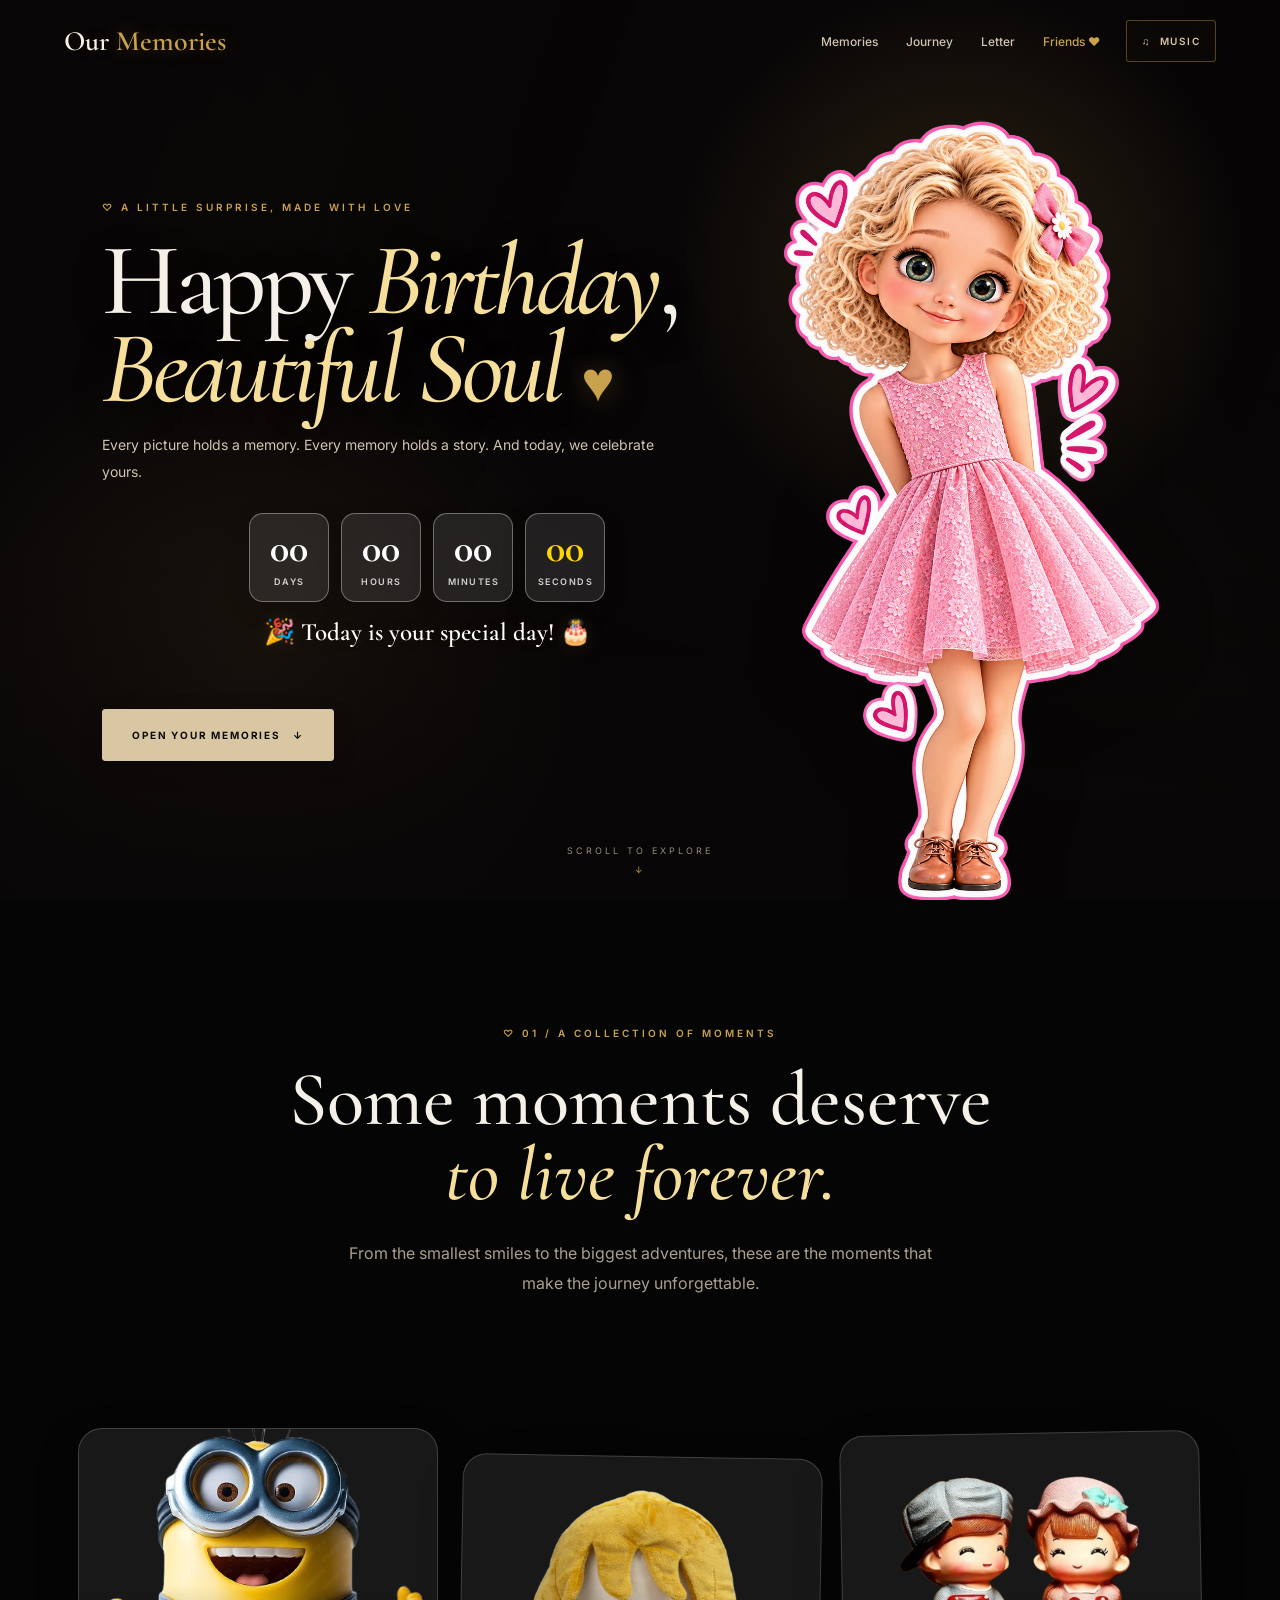
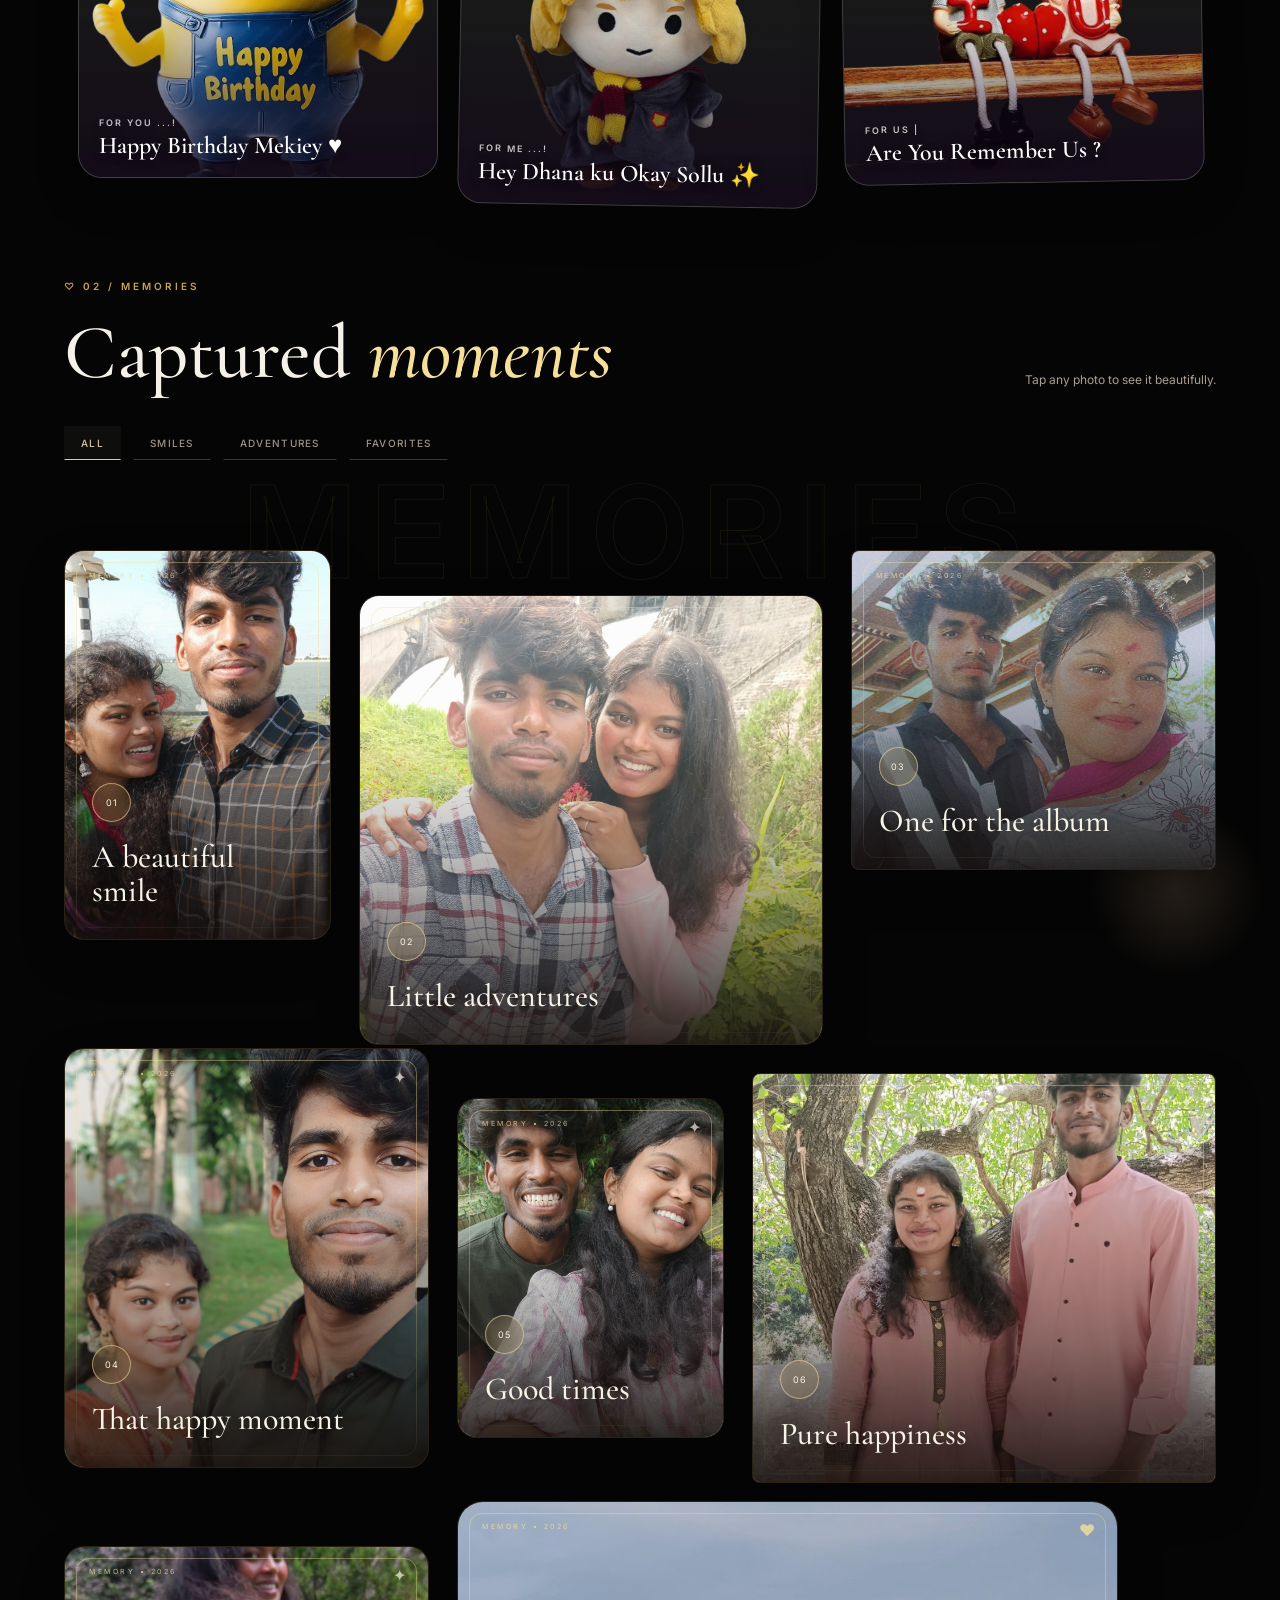
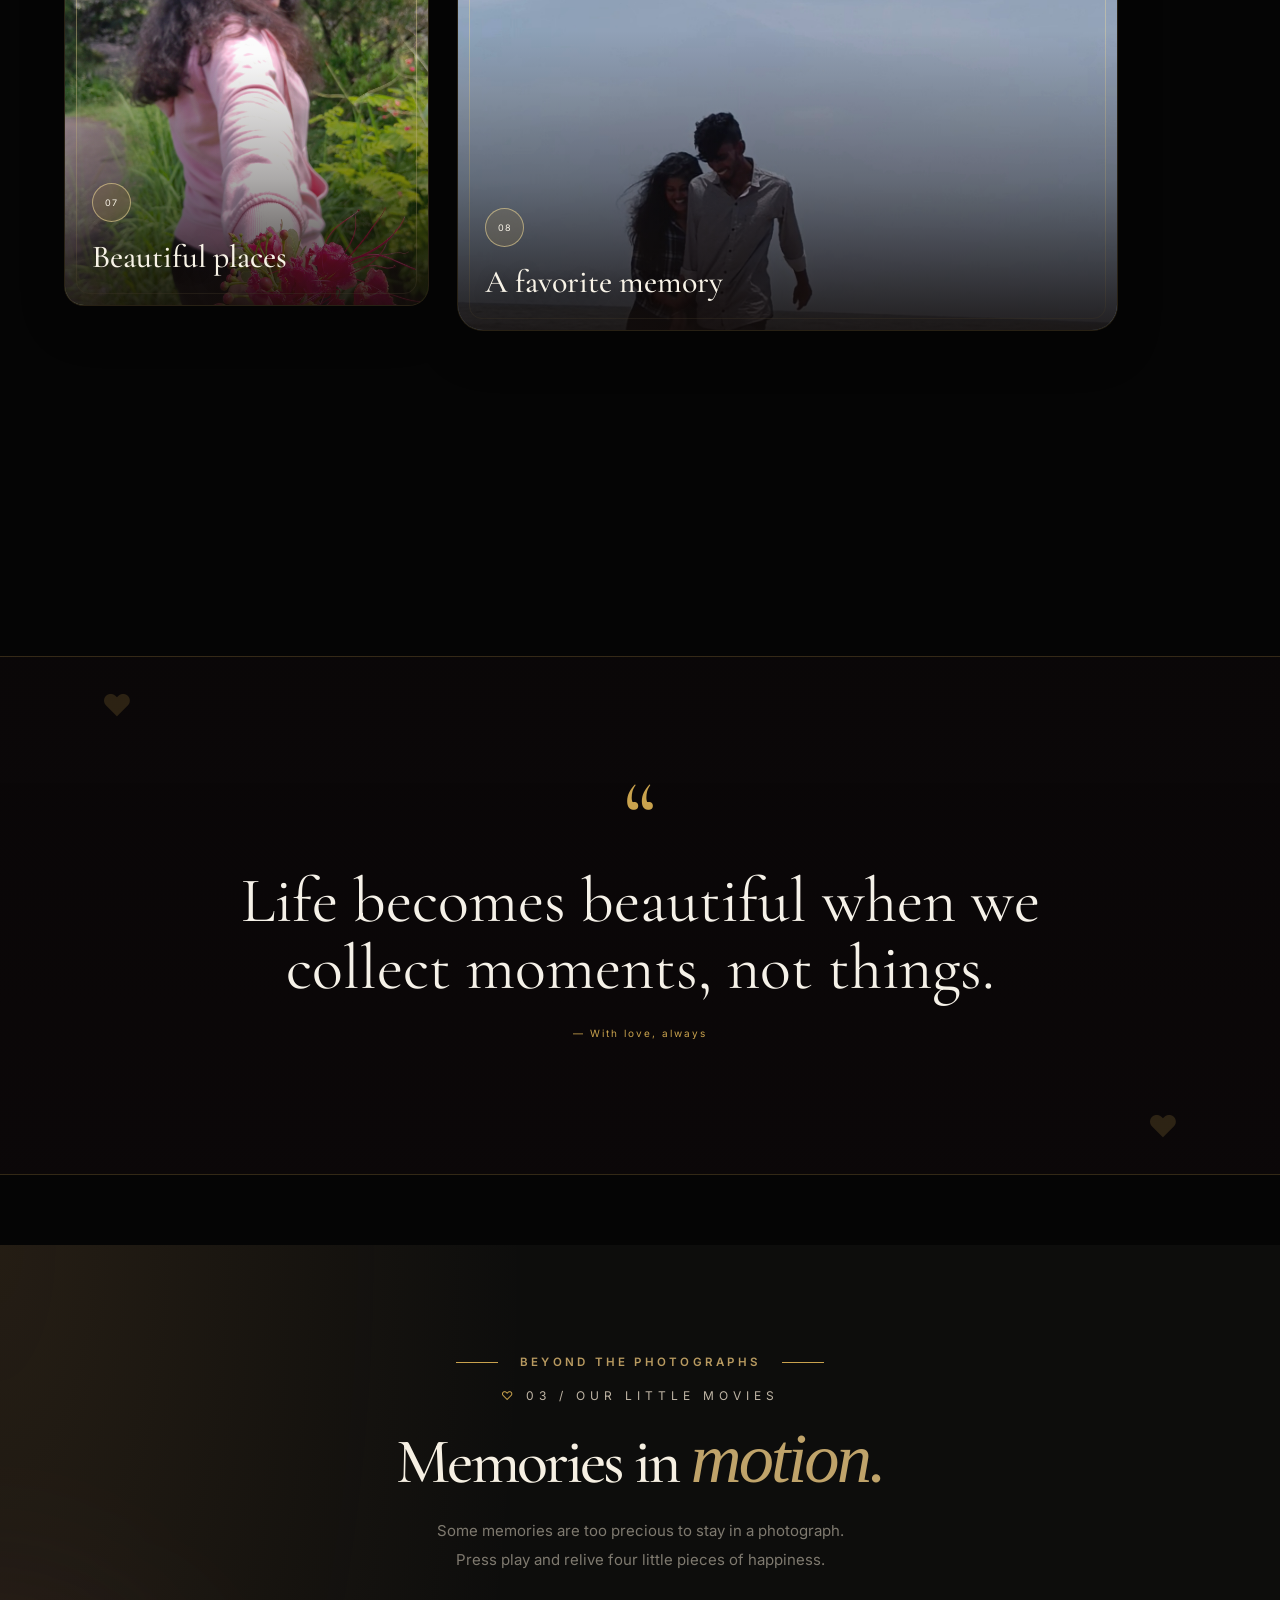
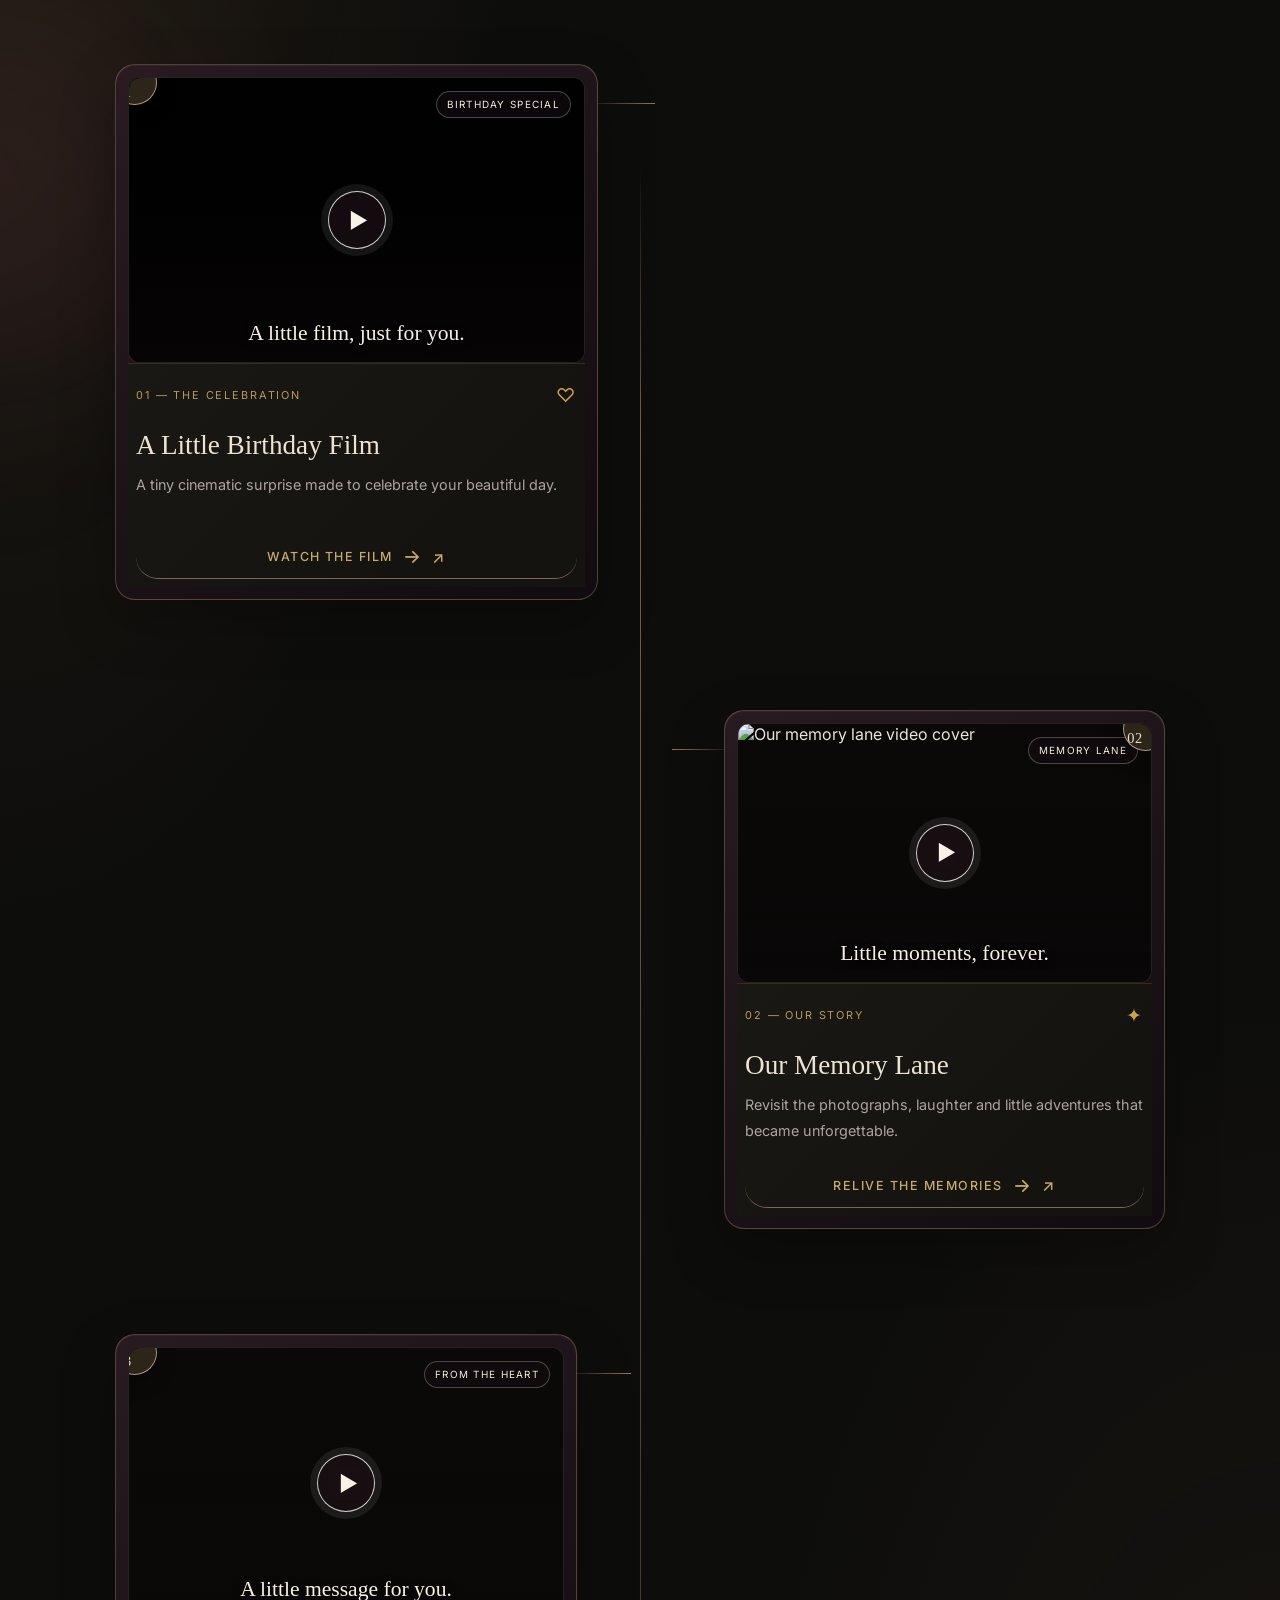
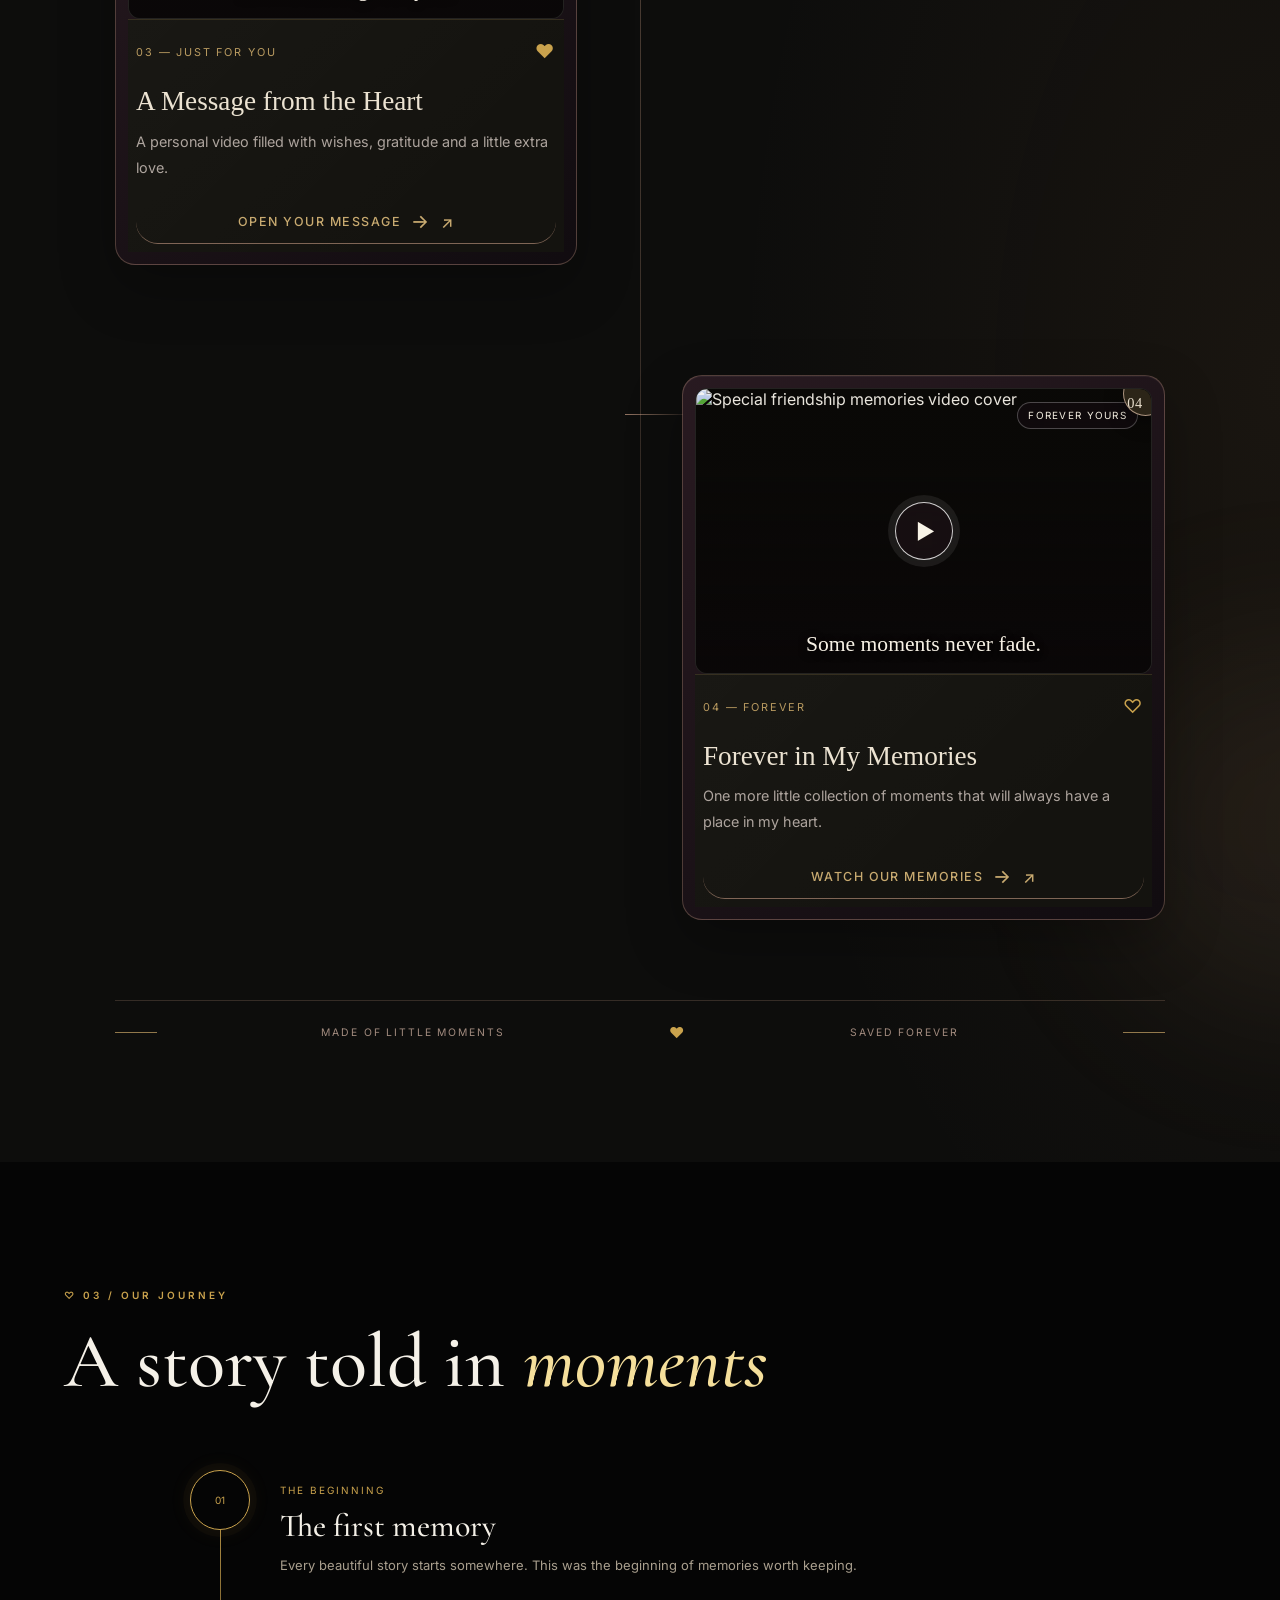
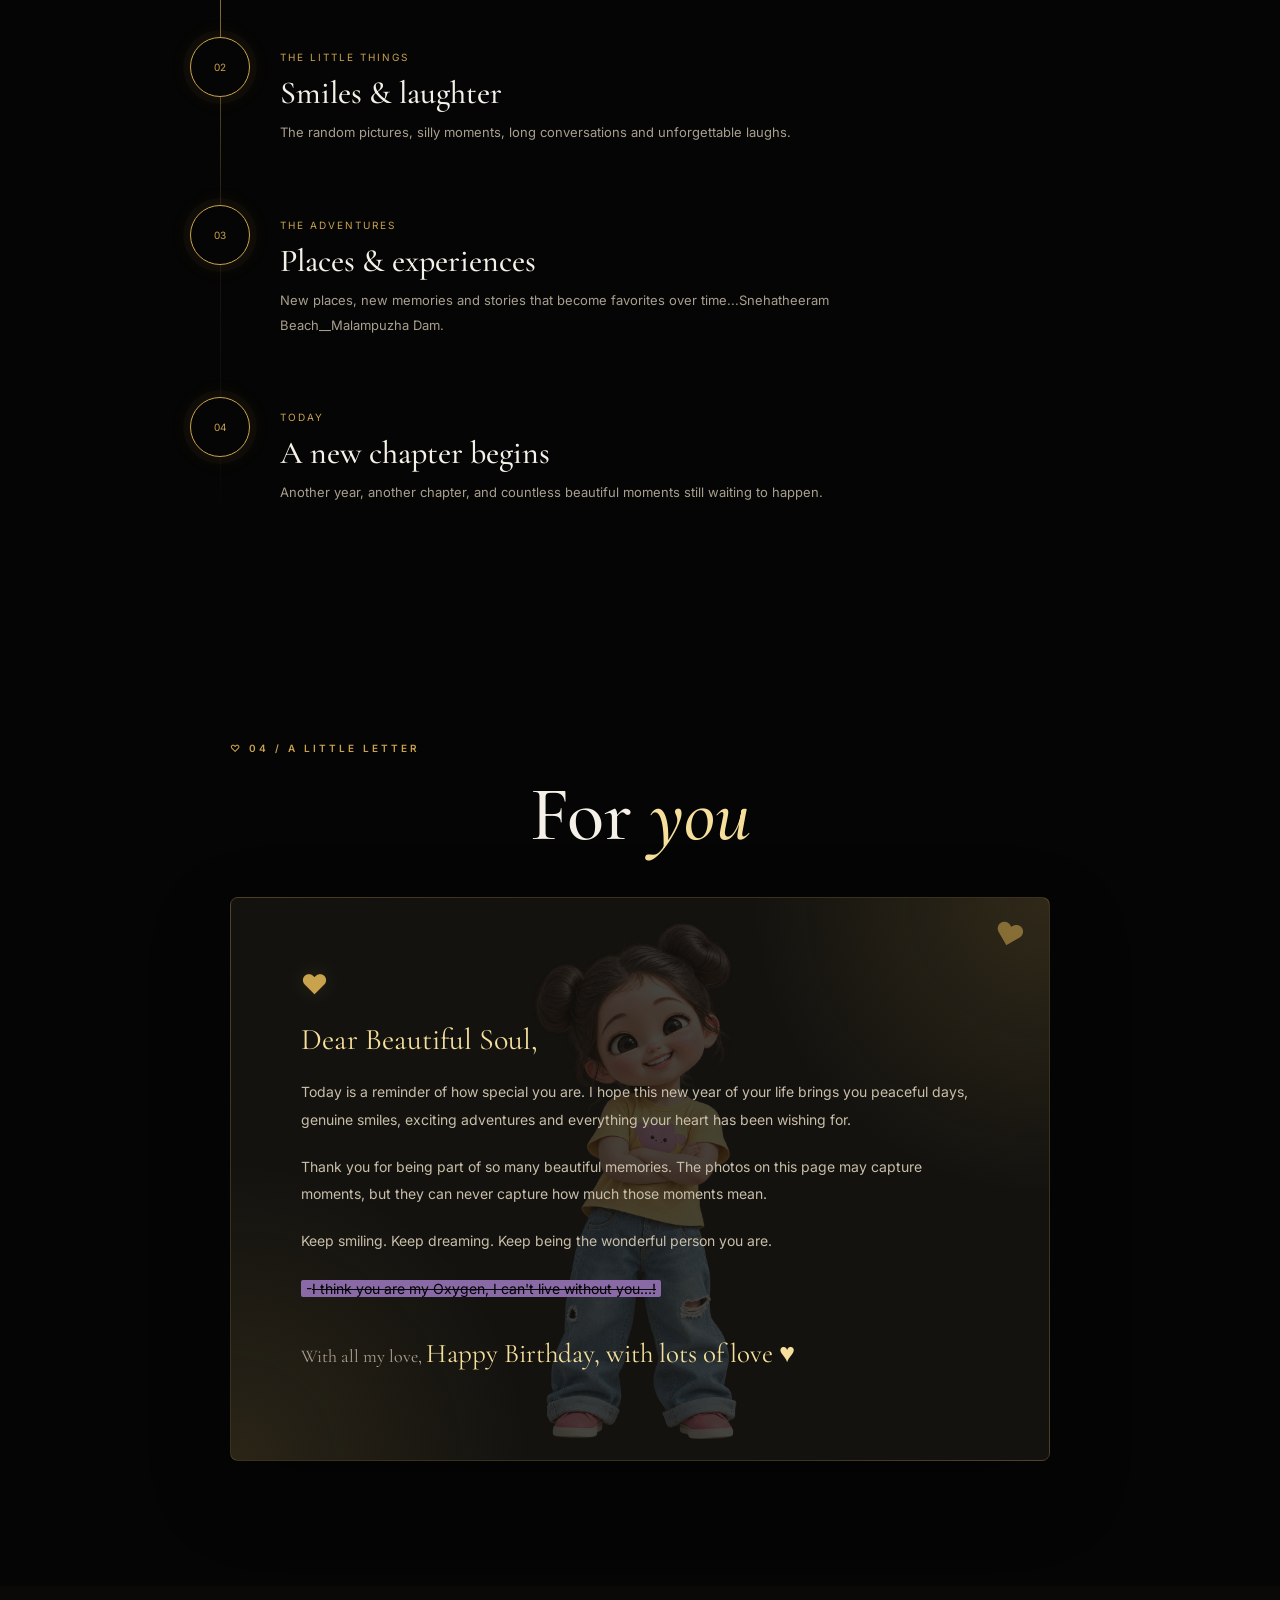
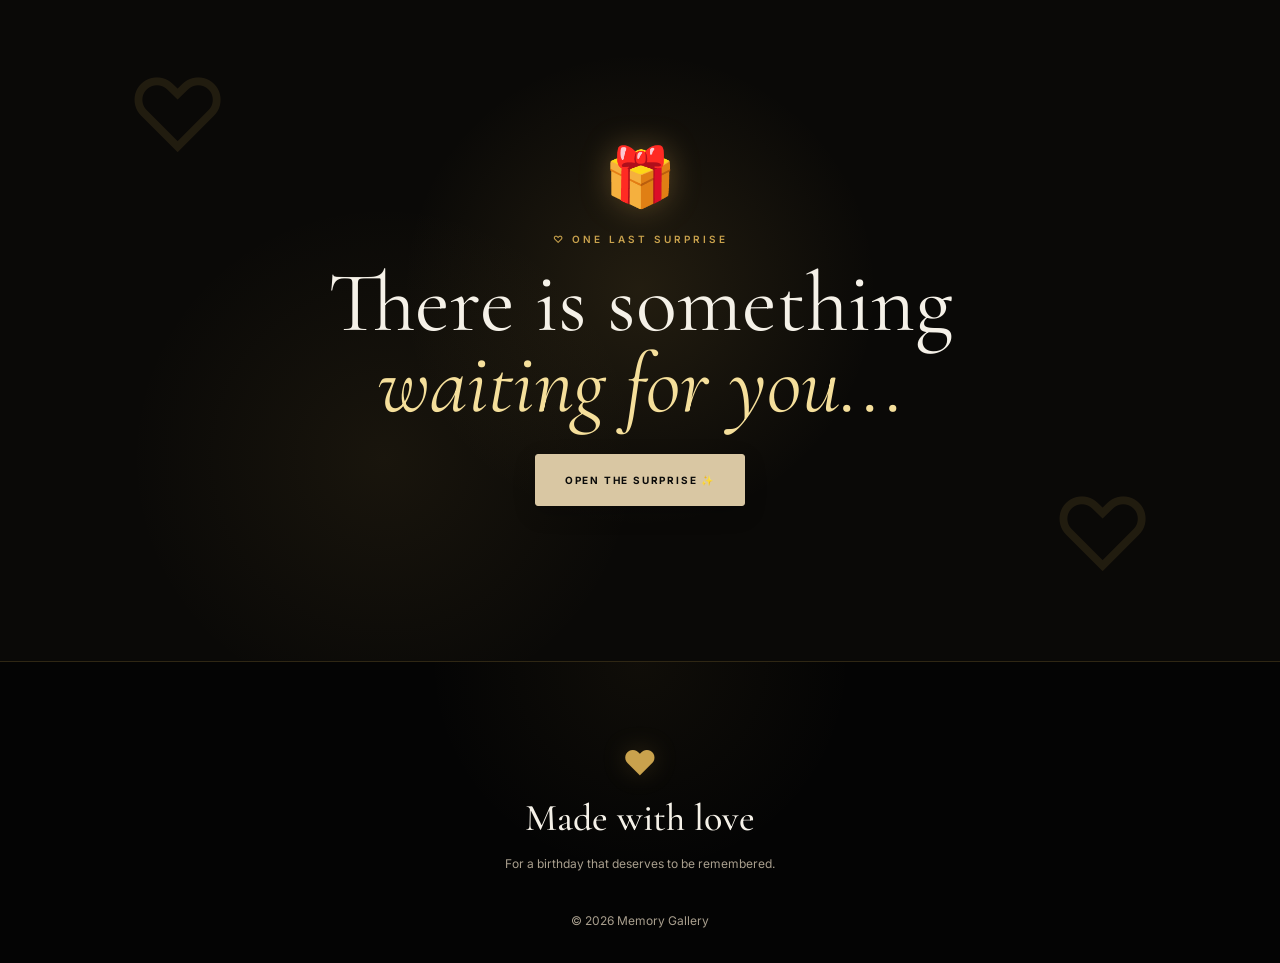
==== commit 5a7b371e: "all commit" ====
--- a/index.html
+++ b/index.html
@@ -438,6 +438,18 @@
       #seconds {
         color: gold;
       }
+    
+      /* Video cover used by Film 01 */
+      .film-cover-video {
+        display: block;
+        width: 100%;
+        height: 100%;
+        object-fit: cover;
+        object-position: center;
+        background: #000;
+        pointer-events: none;
+      }
+
     </style>
   </head>
 
@@ -472,7 +484,15 @@
         <a href="#home" class="brand"> Our <span>Memories</span> </a>
 
         <!-- Mobile menu button -->
-        <button class="menu-btn" id="menuBtn" type="button" aria-label="Open navigation menu" aria-expanded="false">☰</button>
+        <button
+          class="menu-btn"
+          id="menuBtn"
+          type="button"
+          aria-label="Open navigation menu"
+          aria-expanded="false"
+        >
+          ☰
+        </button>
 
         <div class="nav-links" id="navLinks">
           <a href="#memories">Memories</a>
@@ -572,8 +592,6 @@
     <!-- =====================================================
        MAIN
   ====================================================== -->
-
-
 
     <main>
       <!-- =================================================
@@ -757,6 +775,322 @@
         <p>— With love, always</p>
       </section>
 
+      <!-- =====================================================
+     OUR LITTLE MOVIES — CINEMATIC GOLD VIDEO SECTION
+====================================================== -->
+
+      <section class="video-section" id="little-movies">
+        <!-- SECTION HEADING -->
+        <div class="video-heading">
+          <div class="video-kicker">Beyond the photographs</div>
+
+          <p class="section-label">03 / Our little movies</p>
+
+          <h2>Memories in <em>motion.</em></h2>
+
+          <p>
+            Some memories are too precious to stay in a photograph.
+            <br />
+            Press play and relive four little pieces of happiness.
+          </p>
+        </div>
+
+        <!-- =================================================
+         VIDEO CARDS
+    ================================================== -->
+
+        <div class="video-grid">
+          <!-- VIDEO 01 -->
+          <article class="memory-film">
+            <div
+              class="film-screen"
+              data-video="images/neisdhana.mp4"
+              data-title="A Little Birthday Film"
+              role="button"
+              tabindex="0"
+              aria-label="Play A Little Birthday Film"
+            >
+              <video
+                class="film-cover-video"
+                muted
+                playsinline
+                preload="metadata"
+                aria-hidden="true"
+              >
+                <source src="images/neisdhana.mp4" type="video/mp4" />
+              </video>
+
+              <span class="film-number"> FILM 01 </span>
+
+              <span class="film-type"> Birthday Special </span>
+
+              <button
+                class="film-play"
+                type="button"
+                aria-label="Play birthday film"
+              >
+                ▶
+              </button>
+
+              <div class="film-overlay-title">A little film, just for you.</div>
+            </div>
+
+            <div class="film-details">
+              <div class="film-meta">
+                <span>01 — The celebration</span>
+                <span aria-hidden="true">♡</span>
+              </div>
+
+              <h3>A Little Birthday Film</h3>
+
+              <p>
+                A tiny cinematic surprise made to celebrate your beautiful day.
+              </p>
+
+              <button
+                class="film-open"
+                type="button"
+                data-video="images/neisdhana.mp4"
+                data-title="A Little Birthday Film"
+              >
+                <span>Watch the film</span>
+                <span aria-hidden="true">→</span>
+              </button>
+            </div>
+          </article>
+
+          <!-- VIDEO 02 -->
+          <article class="memory-film">
+            <div
+              class="film-screen"
+              data-video="images/video2.mp4"
+              data-title="Our Memory Lane"
+              role="button"
+              tabindex="0"
+              aria-label="Play Our Memory Lane"
+            >
+              <img
+                src="images/video-cover2.jpg"
+                alt="Our memory lane video cover"
+                loading="lazy"
+              />
+
+              <span class="film-number"> FILM 02 </span>
+
+              <span class="film-type"> Memory Lane </span>
+
+              <button
+                class="film-play"
+                type="button"
+                aria-label="Play memory lane video"
+              >
+                ▶
+              </button>
+
+              <div class="film-overlay-title">Little moments, forever.</div>
+            </div>
+
+            <div class="film-details">
+              <div class="film-meta">
+                <span>02 — Our story</span>
+                <span aria-hidden="true">✦</span>
+              </div>
+
+              <h3>Our Memory Lane</h3>
+
+              <p>
+                Revisit the photographs, laughter and little adventures that
+                became unforgettable.
+              </p>
+
+              <button
+                class="film-open"
+                type="button"
+                data-video="images/video2.mp4"
+                data-title="Our Memory Lane"
+              >
+                <span>Relive the memories</span>
+                <span aria-hidden="true">→</span>
+              </button>
+            </div>
+          </article>
+
+          <!-- VIDEO 03 -->
+          <article class="memory-film">
+            <div
+              class="film-screen"
+              data-video="images/video3.mp4"
+              data-title="A Message from the Heart"
+              role="button"
+              tabindex="0"
+              aria-label="Play A Message from the Heart"
+            >
+              <img
+                src="images/video-cover3.jpg"
+                alt="Handwritten letter video cover"
+                loading="lazy"
+              />
+
+              <span class="film-number"> FILM 03 </span>
+
+              <span class="film-type"> From the heart </span>
+
+              <button
+                class="film-play"
+                type="button"
+                aria-label="Play heartfelt message"
+              >
+                ▶
+              </button>
+
+              <div class="film-overlay-title">A little message for you.</div>
+            </div>
+
+            <div class="film-details">
+              <div class="film-meta">
+                <span>03 — Just for you</span>
+                <span aria-hidden="true">♥</span>
+              </div>
+
+              <h3>A Message from the Heart</h3>
+
+              <p>
+                A personal video filled with wishes, gratitude and a little
+                extra love.
+              </p>
+
+              <button
+                class="film-open"
+                type="button"
+                data-video="images/video3.mp4"
+                data-title="A Message from the Heart"
+              >
+                <span>Open your message</span>
+                <span aria-hidden="true">→</span>
+              </button>
+            </div>
+          </article>
+
+          <!-- VIDEO 04 -->
+          <article class="memory-film">
+            <div
+              class="film-screen"
+              data-video="images/video4.mp4"
+              data-title="Forever in My Memories"
+              role="button"
+              tabindex="0"
+              aria-label="Play Forever in My Memories"
+            >
+              <img
+                src="images/video-cover4.jpg"
+                alt="Special friendship memories video cover"
+                loading="lazy"
+              />
+
+              <span class="film-number"> FILM 04 </span>
+
+              <span class="film-type"> Forever yours </span>
+
+              <button
+                class="film-play"
+                type="button"
+                aria-label="Play special memories"
+              >
+                ▶
+              </button>
+
+              <div class="film-overlay-title">Some moments never fade.</div>
+            </div>
+
+            <div class="film-details">
+              <div class="film-meta">
+                <span>04 — Forever</span>
+                <span aria-hidden="true">♡</span>
+              </div>
+
+              <h3>Forever in My Memories</h3>
+
+              <p>
+                One more little collection of moments that will always have a
+                place in my heart.
+              </p>
+
+              <button
+                class="film-open"
+                type="button"
+                data-video="images/video4.mp4"
+                data-title="Forever in My Memories"
+              >
+                <span>Watch our memories</span>
+                <span aria-hidden="true">→</span>
+              </button>
+            </div>
+          </article>
+        </div>
+
+        <!-- =================================================
+         SECTION FOOTNOTE
+    ================================================== -->
+
+        <div class="video-footnote">
+          <span>MADE OF LITTLE MOMENTS</span>
+          <span aria-hidden="true">♥</span>
+          <span>SAVED FOREVER</span>
+        </div>
+      </section>
+
+      <!-- =====================================================
+     FLOATING PRIVATE CINEMA VIDEO PLAYER
+     Add this only ONCE to your HTML.
+====================================================== -->
+
+      <div
+        class="film-modal"
+        id="filmModal"
+        role="dialog"
+        aria-modal="false"
+        aria-hidden="true"
+        aria-labelledby="filmModalTitle"
+      >
+        <div class="film-modal-box">
+          <!-- PLAYER HEADER -->
+          <div class="film-modal-top">
+            <div>
+              <p>Our private cinema · Now playing</p>
+
+              <h3 id="filmModalTitle">A Little Birthday Film</h3>
+            </div>
+
+            <button
+              class="film-modal-close"
+              id="filmModalClose"
+              type="button"
+              aria-label="Close video player"
+            >
+              ×
+            </button>
+          </div>
+
+          <!-- VIDEO PLAYER -->
+          <video
+            class="film-player"
+            id="filmPlayer"
+            controls
+            playsinline
+            preload="metadata"
+          >
+            Your browser does not support HTML video.
+          </video>
+
+          <!-- PLAYER FOOTER -->
+          <div class="film-modal-bottom">
+            <span> ♥ &nbsp; Made with love, just for you </span>
+
+            <span> Use the player controls for volume and fullscreen. </span>
+          </div>
+        </div>
+      </div>
+
       <!-- =================================================
      JOURNEY
 ================================================== -->
@@ -865,7 +1199,16 @@
             </p>
 
             <p>
-              <mark style="background-color: rgb(137, 106, 166); padding:0px 5px 0px 5px; border-radius: 2px;">-<del>I think you are my Oxygen, I can't live without you...!</del></mark>
+              <mark
+                style="
+                  background-color: rgb(137, 106, 166);
+                  padding: 0px 5px 0px 5px;
+                  border-radius: 2px;
+                "
+                >-<del
+                  >I think you are my Oxygen, I can't live without you...!</del
+                ></mark
+              >
             </p>
 
             <p class="signature">Happy Birthday, with lots of love ♥</p>
@@ -954,7 +1297,12 @@
       <div class="surprise-box">
         <button class="modal-close" id="modalClose">×</button>
 
-        <div class="big-heart"><img src="https://images.emojiterra.com/google/noto-emoji/animated-emoji/1fac0.gif" alt=""></div>
+        <div class="big-heart">
+          <img
+            src="https://images.emojiterra.com/google/noto-emoji/animated-emoji/1fac0.gif"
+            alt=""
+          />
+        </div>
 
         <h2>Love You Nesi ❤️</h2>
 
@@ -1025,7 +1373,7 @@
           menuBtn.setAttribute("aria-expanded", String(isOpen));
           menuBtn.setAttribute(
             "aria-label",
-            isOpen ? "Close navigation menu" : "Open navigation menu"
+            isOpen ? "Close navigation menu" : "Open navigation menu",
           );
           menuBtn.textContent = isOpen ? "×" : "☰";
         });
@@ -1151,5 +1499,131 @@
         }
       }, 1000);
     </script>
+  
+    <!-- =====================================================
+       CINEMATIC VIDEO PLAYER JAVASCRIPT
+       Self-contained: play buttons + card click + modal close
+    ====================================================== -->
+    <script>
+      document.addEventListener("DOMContentLoaded", () => {
+        const filmModal = document.getElementById("filmModal");
+        const filmPlayer = document.getElementById("filmPlayer");
+        const filmModalTitle = document.getElementById("filmModalTitle");
+        const filmModalClose = document.getElementById("filmModalClose");
+
+        if (!filmModal || !filmPlayer) return;
+
+        const openFilm = (videoUrl, title) => {
+          if (!videoUrl) return;
+
+          filmModalTitle.textContent = title || "Our Little Movie";
+
+          // Stop any previous video completely.
+          filmPlayer.pause();
+          filmPlayer.removeAttribute("src");
+          filmPlayer.load();
+
+          // Load the selected video.
+          filmPlayer.src = videoUrl;
+          filmPlayer.load();
+
+          filmModal.classList.add("active");
+          filmModal.setAttribute("aria-hidden", "false");
+          document.body.classList.add("no-scroll");
+
+          // Start playback after the source has loaded.
+          const startPlayback = () => {
+            const playPromise = filmPlayer.play();
+
+            if (playPromise && typeof playPromise.catch === "function") {
+              playPromise.catch(() => {
+                // Browser may block programmatic playback.
+                // The native video controls remain available.
+              });
+            }
+          };
+
+          filmPlayer.addEventListener("loadeddata", startPlayback, { once: true });
+        };
+
+        const closeFilm = () => {
+          filmPlayer.pause();
+          filmPlayer.removeAttribute("src");
+          filmPlayer.load();
+
+          filmModal.classList.remove("active");
+          filmModal.setAttribute("aria-hidden", "true");
+          document.body.classList.remove("no-scroll");
+        };
+
+        // Circular play buttons.
+        document.querySelectorAll(".film-play").forEach((button) => {
+          button.addEventListener("click", (event) => {
+            event.preventDefault();
+            event.stopPropagation();
+
+            const screen = button.closest(".film-screen");
+            if (!screen) return;
+
+            openFilm(
+              screen.dataset.video,
+              screen.dataset.title
+            );
+          });
+        });
+
+        // "Watch the film" buttons.
+        document.querySelectorAll(".film-open").forEach((button) => {
+          button.addEventListener("click", (event) => {
+            event.preventDefault();
+            event.stopPropagation();
+
+            openFilm(
+              button.dataset.video,
+              button.dataset.title
+            );
+          });
+        });
+
+        // Clicking the film screen itself.
+        document.querySelectorAll(".film-screen").forEach((screen) => {
+          screen.addEventListener("click", (event) => {
+            if (event.target.closest(".film-play")) return;
+
+            openFilm(
+              screen.dataset.video,
+              screen.dataset.title
+            );
+          });
+
+          screen.addEventListener("keydown", (event) => {
+            if (event.key === "Enter" || event.key === " ") {
+              event.preventDefault();
+              openFilm(
+                screen.dataset.video,
+                screen.dataset.title
+              );
+            }
+          });
+        });
+
+        filmModalClose?.addEventListener("click", closeFilm);
+
+        // Close when clicking outside the player box.
+        filmModal.addEventListener("click", (event) => {
+          if (event.target === filmModal) {
+            closeFilm();
+          }
+        });
+
+        // Close with Escape.
+        document.addEventListener("keydown", (event) => {
+          if (event.key === "Escape" && filmModal.classList.contains("active")) {
+            closeFilm();
+          }
+        });
+      });
+    </script>
+
   </body>
 </html>
--- a/style.css
+++ b/style.css
@@ -1,3637 +1,1874 @@
+/* OBSIDIAN NOIR — CLEAN, RESPONSIVE REPLACEMENT CSS
+   Keeps existing class names and JS hooks. */
+
+*,
+*::before,
+*::after { margin: 0; padding: 0; box-sizing: border-box; }
+
+:root {
+  --bg:#050505; --bg-soft:#0a0907; --card:#11100d;
+  --gold:#c9a24d; --gold-light:#f5df9b; --gold-dark:#8f6b27;
+  --gold-accent:#c9a24d; --gold-accent-light:#f5df9b; --gold-accent-dark:#a98238;
+  --cream:#f5f1e8; --white:#f8f3e7; --muted:#a99f8e;
+  --line:rgba(201,162,77,.22); --line-soft:rgba(201,162,77,.14);
+  --noir-bg:#0b0b0a; --noir-cream:#d9c7a3; --noir-line:rgba(201,162,77,.38);
+  --serif:"Cormorant Garamond",Georgia,serif; --sans:"Inter",Arial,sans-serif;
+  --gutter:clamp(18px,5vw,72px);
+}
+html { scroll-behavior:smooth; scroll-padding-top:85px; }
+body { min-width:320px; overflow-x:clip; background:var(--bg); color:var(--cream); font-family:var(--sans); -webkit-font-smoothing:antialiased; }
+body.no-scroll { overflow:hidden; }
+img,video,svg { max-width:100%; }
+img { display:block; }
+a { color:inherit; text-decoration:none; }
+button { font:inherit; -webkit-tap-highlight-color:transparent; }
+button:focus-visible,a:focus-visible { outline:2px solid var(--gold-light); outline-offset:4px; }
+::selection { color:#0b0b0a; background:var(--gold-light); }
+body::before { content:""; position:fixed; inset:0; z-index:-1; pointer-events:none; background:radial-gradient(circle at 15% 20%,rgba(201,162,77,.05),transparent 25%),radial-gradient(circle at 85% 70%,rgba(201,162,77,.05),transparent 25%); }
+
+/* Loader */
+.loader { position:fixed; inset:0; z-index:9999; display:grid; place-content:center; justify-items:center; gap:12px; background:radial-gradient(circle at center,rgba(201,162,77,.08),transparent 35%),#050505; transition:opacity .6s,visibility .6s; }
+.loader.hidden { opacity:0; visibility:hidden; pointer-events:none; }
+.loader-heart { color:var(--gold-accent); font-size:58px; filter:drop-shadow(0 0 12px rgba(201,162,77,.24)); animation:heartbeat 1s infinite; }
+.loader p { color:var(--muted); font-size:11px; letter-spacing:3px; text-transform:uppercase; }
+
+/* Hero */
+.hero { position:relative; isolation:isolate; display:flex; align-items:center; min-height:100vh; min-height:100svh; overflow:hidden; background:linear-gradient(110deg,rgba(9,6,7,.97),rgba(9,6,7,.55)),url("images/hero.jpg") center/cover no-repeat; }
+.hero::before { content:""; position:absolute; inset:0; z-index:-1; pointer-events:none; background:radial-gradient(circle at 75% 30%,rgba(201,162,77,.20),transparent 25%),radial-gradient(circle at 20% 75%,rgba(201,162,77,.10),transparent 28%); }
+.hero::after { content:""; position:absolute; inset:0; z-index:0; pointer-events:none; background:linear-gradient(to bottom,transparent 60%,rgba(9,6,7,.94)); }
+
+/* Navbar */
+.navbar { position:absolute; top:0; left:0; z-index:1000; display:flex; align-items:center; justify-content:space-between; gap:20px; width:100%; min-height:78px; padding:20px var(--gutter); }
+.brand { flex:0 0 auto; color:#f8f3e7; font:600 clamp(20px,2.2vw,28px)/1 var(--serif); white-space:nowrap; text-shadow:0 0 20px rgba(201,162,77,.15); }
+.brand span { color:var(--gold); text-shadow:0 0 18px rgba(201,162,77,.35); }
+.nav-links { display:flex; align-items:center; justify-content:center; gap:clamp(14px,2.2vw,30px); margin-left:auto; margin-right:6px; }
+.nav-links a { position:relative; display:inline-block; padding:9px 0; color:#cfc4b1; font-size:12px; font-weight:500; white-space:nowrap; transition:color .25s; }
+.nav-links a::after { content:""; position:absolute; right:0; bottom:2px; left:0; height:1px; background:var(--gold); transform:scaleX(0); transform-origin:right; transition:transform .3s; }
+.nav-links a:hover,.nav-links a:focus-visible { color:var(--gold-light); }
+.nav-links a:hover::after,.nav-links a:focus-visible::after { transform:scaleX(1); transform-origin:left; }
+.nav-links a[href="friends.html"] { color:var(--gold-accent); }
+.music-btn,.menu-btn { flex:0 0 auto; display:inline-flex; align-items:center; justify-content:center; color:var(--noir-cream); background:rgba(201,162,77,.025); border:1px solid var(--noir-line); border-radius:3px; cursor:pointer; transition:color .3s,background .3s,border-color .3s,transform .3s; }
+.music-btn { gap:9px; min-height:42px; padding:10px 15px; font-size:10px; font-weight:600; letter-spacing:1.4px; text-transform:uppercase; white-space:nowrap; backdrop-filter:blur(10px); }
+.music-btn:hover,.music-btn.playing { color:#0b0b0a; background:var(--noir-cream); border-color:var(--noir-cream); transform:translateY(-2px); }
+.menu-btn { display:none; width:42px; height:42px; font-size:23px; line-height:1; }
+.menu-btn:hover { color:var(--noir-bg); background:var(--noir-cream); }
+
+/* Hero content */
+.hero-content { position:relative; z-index:2; width:min(650px,84%); margin:80px auto 0 8%; padding:50px 0 70px; }
+.eyebrow,.section-label { color:var(--gold); font-size:10px; font-weight:600; letter-spacing:3px; line-height:1.7; text-transform:uppercase; }
+.eyebrow::before,.section-label::before { content:"♡ "; color:var(--gold-accent); }
+.hero h1 { margin:20px 0; font:500 clamp(58px,8vw,110px)/.86 var(--serif); letter-spacing:-.045em; text-shadow:0 10px 40px rgba(0,0,0,.3); }
+.hero h1 span:not(.heart) { color:var(--gold-light); font-style:italic; }
+.heart { display:inline-block; color:var(--gold-accent); font-size:.55em; filter:drop-shadow(0 0 12px rgba(201,162,77,.25)); animation:heartbeat 1.4s infinite; }
+.hero-text { max-width:560px; color:#cfc4b1; font-size:14px; line-height:1.9; }
+
+/* Buttons */
+.main-btn { position:relative; isolation:isolate; display:inline-flex; align-items:center; justify-content:center; gap:12px; min-height:52px; margin-top:30px; padding:15px 29px; overflow:hidden; color:#0b0b0a; background:var(--noir-cream); border:1px solid var(--noir-cream); border-radius:3px; box-shadow:0 7px 22px rgba(0,0,0,.2); cursor:pointer; font-size:10px; font-weight:700; letter-spacing:1.8px; line-height:1.4; text-align:center; text-transform:uppercase; transition:color .4s,background .4s,border-color .4s,transform .4s,box-shadow .4s; }
+.main-btn::before { content:""; position:absolute; inset:0; z-index:-1; background:#10100e; transform:translateX(-101%); transition:transform .4s cubic-bezier(.7,0,.2,1); }
+.main-btn:hover { color:var(--noir-cream); background:#10100e; border-color:var(--noir-line); transform:translateY(-3px); box-shadow:0 12px 28px rgba(0,0,0,.3); }
+.main-btn:hover::before { transform:translateX(0); }
+.main-btn:active { transform:translateY(0); }
+.main-btn.outline-btn { color:var(--noir-cream); background:transparent; border-color:var(--noir-line); box-shadow:none; }
+.main-btn.outline-btn::before { background:var(--noir-cream); }
+.main-btn.outline-btn:hover { color:#0b0b0a; border-color:var(--noir-cream); }
+
+/* Countdown and scroll cue */
+.countdown-wrapper { margin:30px 0; text-align:left; }
+.countdown-title { margin-bottom:14px; color:var(--gold-light); font-size:10px; letter-spacing:2px; text-transform:uppercase; }
+.countdown { display:flex; align-items:stretch; flex-wrap:wrap; gap:10px; }
+.countdown-box { min-width:68px; padding:11px 9px; text-align:center; background:rgba(255,255,255,.045); border:1px solid rgba(201,162,77,.28); border-radius:10px; box-shadow:0 8px 30px rgba(0,0,0,.18); backdrop-filter:blur(12px); transition:transform .3s,border-color .3s; }
+.countdown-box:hover { transform:translateY(-4px); border-color:var(--gold); }
+.countdown-box span { display:block; color:var(--gold-light); font:700 32px var(--serif); }
+.countdown-box small { display:block; margin-top:4px; color:var(--muted); font-size:8px; letter-spacing:1px; text-transform:uppercase; }
+.birthday-message { display:none; margin-top:15px; color:var(--gold-accent-light); font:25px var(--serif); text-shadow:0 0 20px rgba(201,162,77,.16); }
+.scroll-note { position:absolute; bottom:25px; left:50%; z-index:2; color:#968c7d; font-size:9px; letter-spacing:3px; text-align:center; text-transform:uppercase; transform:translateX(-50%); }
+.scroll-note::after { content:"↓"; display:block; margin-top:8px; color:var(--gold); animation:float 2s ease-in-out infinite; }
+
+/* Sections and headings */
+.section { width:min(1180px,calc(100% - var(--gutter)*2)); margin-inline:auto; padding:clamp(78px,10vw,125px) 0; }
+.intro { max-width:900px; text-align:center; }
+.intro h2,.gallery-section h2,.journey h2,.letter-wrap>h2 { margin-top:20px; font:500 clamp(43px,6vw,78px)/.98 var(--serif); }
+em { color:var(--gold-light); font-style:italic; }
+.intro-text { width:min(620px,100%); margin:25px auto 0; color:var(--muted); line-height:1.9; }
+.gallery-section { padding-top:20px; }
+.section-head { display:flex; align-items:end; justify-content:space-between; gap:30px; margin-bottom:35px; }
+.section-head>p { max-width:250px; color:var(--muted); font-size:12px; line-height:1.8; }
+.filters { display:flex; flex-wrap:wrap; gap:8px 12px; margin-bottom:30px; }
+.filter { padding:10px 16px; color:#9e9586; background:transparent; border:1px solid transparent; border-bottom-color:#3d382e; border-radius:0; cursor:pointer; font-size:10px; font-weight:500; letter-spacing:1.3px; text-transform:uppercase; transition:color .3s,background .3s,border-color .3s; }
+.filter:hover,.filter.active { color:var(--noir-cream); background:rgba(232,217,199,.045); border-bottom-color:var(--noir-cream); }
+
+/* Gallery: a single source of truth for the grid */
+.gallery { position:relative; isolation:isolate; display:grid; grid-template-columns:repeat(12,minmax(0,1fr)); align-items:start; gap:28px; width:100%; margin:90px auto 130px; }
+.gallery::before { content:"MEMORIES"; position:absolute; top:-82px; left:50%; z-index:-1; color:transparent; font-size:clamp(48px,10vw,135px); font-weight:600; letter-spacing:clamp(5px,1.2vw,18px); line-height:1; white-space:nowrap; -webkit-text-stroke:1px rgba(201,162,77,.09); transform:translateX(-50%); pointer-events:none; }
+.gallery::after { content:""; position:absolute; top:18%; right:-50px; z-index:-2; width:180px; aspect-ratio:1; border-radius:50%; background:radial-gradient(circle,rgba(218,177,143,.16),transparent 70%); pointer-events:none; }
+.photo-card { position:relative; grid-column:span 3; min-width:0; height:360px; overflow:hidden; isolation:isolate; background:#15120d; border:1px solid rgba(201,162,77,.10); border-radius:20px; box-shadow:0 18px 45px rgba(0,0,0,.22); cursor:pointer; transition:transform .55s cubic-bezier(.2,.8,.2,1),box-shadow .55s; }
+.photo-card:nth-child(1) { grid-column:span 3; height:390px; }
+.photo-card:nth-child(2) { grid-column:span 5; height:450px; margin-top:45px; }
+.photo-card:nth-child(3) { grid-column:span 4; height:320px; }
+.photo-card:nth-child(4) { grid-column:span 4; height:420px; margin-top:-25px; }
+.photo-card:nth-child(5) { grid-column:span 3; height:340px; margin-top:25px; }
+.photo-card:nth-child(6) { grid-column:span 5; height:410px; }
+.photo-card:nth-child(7) { grid-column:span 4; height:360px; margin-top:35px; }
+.photo-card:nth-child(8) { grid-column:span 7; height:430px; margin-top:-10px; border-radius:26px; }
+.photo-card.hidden { display:none!important; }
+.photo-card img { width:100%; height:100%; object-fit:cover; object-position:center; filter:saturate(.94) contrast(.98); transform:scale(1); transition:transform 1s cubic-bezier(.2,.8,.2,1),filter .8s; }
+.photo-card::before { content:""; position:absolute; inset:11px; z-index:6; border:1px solid rgba(245,223,155,.38); border-radius:13px; pointer-events:none; transition:inset .5s,border-color .5s; }
+.photo-card::after { content:"✦"; position:absolute; top:18px; right:22px; z-index:10; color:rgba(248,243,231,.88); font-size:16px; opacity:.8; pointer-events:none; transition:transform .5s,opacity .5s; }
+.photo-card:nth-child(3),.photo-card:nth-child(6) { border-radius:8px; }
+.photo-card:nth-child(8)::after { content:"♥"; color:#f5df9b; }
+.photo-info { position:absolute; inset:0; z-index:8; display:flex; flex-direction:column; justify-content:flex-end; padding:27px; background:linear-gradient(to top,rgba(18,12,10,.86),rgba(18,12,10,.34) 35%,transparent 70%); pointer-events:none; transition:background .5s; }
+.photo-info::after { content:"MEMORY • 2026"; position:absolute; top:20px; left:24px; color:rgba(245,223,155,.78); font-size:7px; letter-spacing:2.5px; }
+.photo-info span { display:grid; place-items:center; width:39px; height:39px; margin-bottom:12px; color:#f8f3e7; background:rgba(201,162,77,.14); border:1px solid rgba(245,223,155,.55); border-radius:50%; font-size:9px; letter-spacing:1px; backdrop-filter:blur(12px); transition:transform .4s,background .4s; }
+.photo-info h3 { max-width:100%; margin:0; overflow-wrap:anywhere; color:#f8f3e7; font:500 clamp(23px,2.5vw,34px)/1.05 "Caveat",var(--serif),cursive; text-shadow:0 4px 15px rgba(0,0,0,.45); transform:translateY(6px); transition:transform .45s; }
+.photo-info h3::after { content:""; display:block; width:0; height:1px; margin-top:9px; background:rgba(255,255,255,.8); transition:width .55s; }
+.photo-card:hover { z-index:30; transform:translateY(-10px); box-shadow:0 30px 65px rgba(0,0,0,.36); }
+.photo-card:hover img { filter:saturate(1.1) contrast(1.03) brightness(1.04); transform:scale(1.07); }
+.photo-card:hover::before { inset:17px; border-color:rgba(255,255,255,.72); }
+.photo-card:hover::after { opacity:1; transform:rotate(90deg) scale(1.2); }
+.photo-card:hover .photo-info span { background:rgba(220,185,145,.25); transform:translateY(-3px); }
+.photo-card:hover .photo-info h3 { transform:translateY(0); }
+.photo-card:hover .photo-info h3::after { width:62px; }
+
+/* Quote */
+.quote-section { position:relative; margin:70px 0; padding:clamp(85px,11vw,135px) var(--gutter); overflow:hidden; text-align:center; background:linear-gradient(rgba(12,8,9,.76),rgba(12,8,9,.93)),url("images/quote.jpg") center/cover no-repeat; border-block:1px solid var(--line); }
+.quote-section::before,.quote-section::after { content:"♥"; position:absolute; color:var(--gold-accent); font-size:30px; opacity:.18; }
+.quote-section::before { top:30px; left:8%; }
+.quote-section::after { right:8%; bottom:30px; }
+.quote-mark { color:var(--gold); font:100px/.5 var(--serif); }
+blockquote { max-width:900px; margin:25px auto; font:clamp(32px,5vw,65px)/1.06 var(--serif); }
+.quote-section p { color:var(--gold); font-size:10px; letter-spacing:2px; }
+
+/* Timeline */
+.timeline { position:relative; max-width:900px; margin:70px auto 0; }
+.timeline::before { content:""; position:absolute; top:0; bottom:0; left:30px; width:1px; background:linear-gradient(var(--gold),rgba(231,180,92,.1),transparent); }
+.timeline-item { position:relative; display:grid; grid-template-columns:60px minmax(0,1fr); gap:30px; padding-bottom:60px; }
+.timeline-dot { z-index:1; display:grid; place-items:center; width:60px; height:60px; color:var(--gold); background:var(--bg); border:1px solid var(--gold); border-radius:50%; box-shadow:0 0 0 7px rgba(201,162,77,.03),0 0 25px rgba(201,162,77,.08); font-size:10px; }
+.timeline-content { min-width:0; padding-top:8px; }
+.timeline-content small { color:var(--gold); font-size:10px; letter-spacing:2px; }
+.timeline-content h3 { margin:8px 0; font:500 32px var(--serif); }
+.timeline-content p { max-width:620px; color:var(--muted); font-size:13px; line-height:1.9; }
+
+/* Letter */
+.letter-section { position:relative; padding-top:50px; }
+.letter-wrap { position:relative; max-width:820px; margin:auto; }
+.letter-wrap>h2 { text-align:center; }
+.letter-card { position:relative; isolation:isolate; margin-top:45px; padding:clamp(28px,6vw,70px); overflow:hidden; background:radial-gradient(circle at top right,rgba(201,162,77,.16),transparent 30%),radial-gradient(circle at bottom left,rgba(201,162,77,.13),transparent 30%),#13120f; border:1px solid var(--line); border-radius:8px; box-shadow:0 30px 80px rgba(0,0,0,.3); }
+.letter-card::before { content:""; position:absolute; inset:0; z-index:-1; background:url("images/ChatGPT Image Sep 21, 2026, 12_27_14 AM.png") center/ min(55%,360px) auto no-repeat; opacity:.22; pointer-events:none; }
+.letter-card::after { content:"♥"; position:absolute; top:18px; right:25px; z-index:0; color:var(--gold-accent); font-size:30px; opacity:.58; transform:rotate(15deg); pointer-events:none; }
+.letter-card>* { position:relative; z-index:1; }
+.letter-top { margin-bottom:20px; color:var(--gold-accent); font-size:27px; filter:drop-shadow(0 0 10px rgba(201,162,77,.16)); }
+.letter-card p { margin-bottom:20px; color:#c9bea9; font-size:14px; line-height:1.95; }
+.letter-greeting { color:var(--gold-light)!important; font:30px var(--serif)!important; }
+.signature { margin-top:35px; color:var(--gold-light)!important; font:27px var(--serif)!important; }
+.signature::before { content:"With all my love, "; color:var(--muted); font-size:18px; }
+
+/* Surprise section and modal */
+.surprise-section { position:relative; display:grid; place-items:center; min-height:75vh; padding:100px var(--gutter); overflow:hidden; text-align:center; background:radial-gradient(circle at 50% 45%,rgba(201,162,77,.13),transparent 32%),radial-gradient(circle at 30% 70%,rgba(201,162,77,.08),transparent 25%),var(--bg-soft); }
+.surprise-section::before,.surprise-section::after { content:"♡"; position:absolute; color:var(--gold-accent); font-size:clamp(60px,9vw,100px); opacity:.12; pointer-events:none; }
+.surprise-section::before { top:10%; left:10%; }
+.surprise-section::after { right:10%; bottom:10%; color:var(--gold); }
+.gift-icon { margin-bottom:20px; font-size:58px; filter:drop-shadow(0 0 15px rgba(231,180,92,.3)); animation:float 3s ease-in-out infinite; }
+.surprise-section h2 { margin-top:15px; font:clamp(46px,7vw,85px)/.95 var(--serif); }
+.surprise-modal { position:fixed; inset:0; z-index:2000; display:grid; place-items:center; padding:22px; background:rgba(0,0,0,.84); backdrop-filter:blur(12px); opacity:0; visibility:hidden; transition:opacity .3s,visibility .3s; }
+.surprise-modal.open { opacity:1; visibility:visible; }
+.surprise-box { position:relative; width:min(560px,100%); max-height:90vh; overflow-y:auto; padding:clamp(38px,7vw,60px) clamp(22px,5vw,35px); text-align:center; background:radial-gradient(circle at 50% 0%,rgba(201,162,77,.15),transparent 35%),radial-gradient(circle at 50% 100%,rgba(201,162,77,.08),transparent 35%),#12110d; border:1px solid var(--line); border-radius:12px; box-shadow:0 30px 100px rgba(0,0,0,.6); transform:translateY(20px) scale(.97); transition:transform .4s; }
+.surprise-modal.open .surprise-box { transform:translateY(0) scale(1); }
+.modal-close { position:absolute; top:12px; right:14px; z-index:2; display:grid; place-items:center; width:40px; height:40px; color:var(--noir-cream); background:rgba(13,13,15,.88); border:1px solid var(--noir-line); border-radius:50%; cursor:pointer; font-size:25px; }
+.big-heart { display:flex; align-items:center; justify-content:center; margin-bottom:15px; color:var(--gold-accent); font-size:58px; filter:drop-shadow(0 0 18px rgba(201,162,77,.20)); }
+.big-heart img { width:90px; height:90px; object-fit:contain; filter:drop-shadow(0 0 15px rgba(201,162,77,.55)) drop-shadow(0 0 35px rgba(201,162,77,.35)); animation:iconFloat 2s ease-in-out infinite; }
+.surprise-box h2 { margin:15px 0; color:var(--gold-light); font:500 clamp(38px,8vw,55px)/1 var(--serif); }
+.surprise-box p { max-width:420px; margin:0 auto 25px; color:rgba(248,243,231,.88); font-size:14px; line-height:1.85; }
+.cake { display:flex; align-items:center; justify-content:center; flex-wrap:wrap; gap:20px; margin:20px 0 30px; font-size:45px; }
+.cake svg { color:#f8f3e7; filter:drop-shadow(0 0 10px rgba(255,255,255,.7)); animation:iconFloat 2s ease-in-out infinite; }
+.cake svg:nth-child(2) { animation-delay:.4s; }
+
+/* Footer */
+footer { padding:80px 20px 32px; text-align:center; background:radial-gradient(circle at center top,rgba(201,162,77,.06),transparent 30%),#040404; border-top:1px solid var(--line); }
+.footer-heart { color:var(--gold-accent); font-size:34px; filter:drop-shadow(0 0 12px rgba(201,162,77,.20)); animation:heartbeat 1.5s infinite; }
+footer h2 { margin:12px 0; font:500 38px var(--serif); }
+footer p,footer small { color:var(--muted); font-size:12px; line-height:1.8; }
+footer small { display:block; margin-top:35px; }
+
+/* Lightbox */
+.lightbox { position:fixed; inset:0; z-index:1000; display:flex; align-items:center; justify-content:center; padding:55px 8%; background:rgba(4,3,3,.97); opacity:0; visibility:hidden; transition:opacity .3s,visibility .3s; }
+.lightbox.open { opacity:1; visibility:visible; }
+.lightbox-inner { width:100%; max-width:1000px; text-align:center; }
+.lightbox img { max-width:100%; max-height:75vh; margin-inline:auto; object-fit:contain; border-radius:5px; box-shadow:0 25px 80px rgba(0,0,0,.6); }
+.lightbox-caption { margin-top:15px; color:var(--gold-light); font:26px var(--serif); }
+.lightbox-close,.lightbox-prev,.lightbox-next { position:absolute; z-index:2; display:inline-flex; align-items:center; justify-content:center; color:var(--noir-cream); background:rgba(13,13,15,.88); border:1px solid var(--noir-line); border-radius:50%; cursor:pointer; backdrop-filter:blur(8px); transition:color .3s,background .3s,transform .3s; }
+.lightbox-close { top:20px; right:24px; width:44px; height:44px; font-size:28px; }
+.lightbox-prev,.lightbox-next { top:50%; width:46px; height:46px; font-size:30px; transform:translateY(-50%); }
+.lightbox-prev { left:18px; } .lightbox-next { right:18px; }
+.lightbox-close:hover,.lightbox-prev:hover,.lightbox-next:hover { color:#0b0b0a; background:var(--noir-cream); }
+.lightbox-prev:hover,.lightbox-next:hover { transform:translateY(-50%) scale(1.06); }
+
+/* Floating effects */
+.floating-hearts span { position:fixed; z-index:10; color:var(--gold-accent); opacity:0; pointer-events:none; text-shadow:0 0 10px rgba(201,162,77,.20); animation:rise 5s linear forwards; }
+.confetti { position:fixed; top:-20px; z-index:3000; width:8px; height:13px; pointer-events:none; animation:confettiFall 3s linear forwards; }
+.love-celebration { position:fixed; inset:0; z-index:99990; overflow:hidden; pointer-events:none; animation:screenLoveGlow 3s ease-in-out; }
+.love-celebration::before { content:""; position:absolute; inset:0; background:radial-gradient(circle at center,rgba(255,80,150,.35),rgba(201,162,77,.10) 35%,transparent 70%); animation:glowPulse 1.2s ease-in-out infinite alternate; }
+.love-message { position:fixed; top:50%; left:50%; z-index:100000; width:100%; padding:0 15px; color:#f8f3e7; font:700 clamp(42px,10vw,130px) var(--serif); text-align:center; text-shadow:0 0 10px var(--gold-light),0 0 25px rgba(201,162,77,.55),0 0 50px rgba(201,162,77,.50),0 0 90px rgba(201,162,77,.55); transform:translate(-50%,-50%) scale(0); animation:loveMessageAppear 1s cubic-bezier(.17,.67,.35,1.4) forwards,loveMessagePulse 1.2s 1s ease-in-out infinite alternate; }
+.love-subtitle { position:fixed; top:calc(50% + 95px); left:50%; z-index:100001; width:90%; color:#f8f3e7; font-size:11px; letter-spacing:clamp(2px,.5vw,5px); text-align:center; text-transform:uppercase; opacity:0; text-shadow:0 0 15px var(--gold-light); transform:translateX(-50%); animation:subtitleAppear 1s ease .8s forwards; }
+.celebration-heart { position:fixed; bottom:-60px; z-index:99999; pointer-events:none; user-select:none; animation:heartFloat 5s cubic-bezier(.2,.8,.3,1) forwards; }
+.firework { position:fixed; z-index:100002; width:6px; height:6px; border-radius:50%; pointer-events:none; box-shadow:0 0 8px currentColor,0 0 18px currentColor,0 0 30px currentColor; animation:fireworkExplode 1.4s cubic-bezier(.15,.8,.25,1) forwards; }
+.firework-flash { position:fixed; z-index:100001; width:10px; height:10px; border-radius:50%; background:#f8f3e7; pointer-events:none; box-shadow:0 0 20px #f8f3e7,0 0 50px #c9a24d,0 0 100px #c9a24d; animation:flashEffect .5s ease-out forwards; }
+
+/* Animations */
+@keyframes heartbeat { 0%,100%{transform:scale(1)} 15%{transform:scale(1.18)} 30%{transform:scale(1)} 45%{transform:scale(1.1)} }
+@keyframes float { 0%,100%{transform:translateY(0)} 50%{transform:translateY(-10px)} }
+@keyframes rise { 0%{transform:translateY(0) scale(.7);opacity:0} 15%{opacity:.8} 100%{transform:translateY(-100vh) scale(1.3) rotate(25deg);opacity:0} }
+@keyframes confettiFall { to{transform:translateY(110vh) rotate(720deg);opacity:0} }
+@keyframes heartFloat { 0%{transform:translateY(0) rotate(0) scale(.5);opacity:0} 10%{opacity:1} 50%{transform:translateY(-50vh) rotate(180deg) scale(1.15)} 100%{transform:translateY(-115vh) rotate(360deg) scale(.7);opacity:0} }
+@keyframes fireworkExplode { 0%{transform:translate(0,0) scale(1);opacity:1} 100%{transform:translate(var(--x),var(--y)) scale(.1);opacity:0} }
+@keyframes flashEffect { 0%{transform:scale(.2);opacity:1} 100%{transform:scale(8);opacity:0} }
+@keyframes screenLoveGlow { 0%,100%{background:rgba(201,162,77,0)} 30%{background:rgba(201,162,77,.10)} 60%{background:rgba(201,162,77,.04)} }
+@keyframes glowPulse { from{opacity:.45;transform:scale(.9)} to{opacity:1;transform:scale(1.15)} }
+@keyframes loveMessageAppear { 0%{transform:translate(-50%,-50%) scale(0) rotate(-8deg);opacity:0} 70%{transform:translate(-50%,-50%) scale(1.08) rotate(3deg);opacity:1} 100%{transform:translate(-50%,-50%) scale(1) rotate(0);opacity:1} }
+@keyframes loveMessagePulse { from{text-shadow:0 0 10px var(--gold-light),0 0 25px rgba(201,162,77,.45),0 0 50px rgba(201,162,77,.45)} to{text-shadow:0 0 20px white,0 0 40px rgba(201,162,77,.65),0 0 80px rgba(201,162,77,.65),0 0 120px rgba(201,162,77,.55)} }
+@keyframes subtitleAppear { from{opacity:0;transform:translateX(-50%) translateY(20px)} to{opacity:.9;transform:translateX(-50%) translateY(0)} }
+@keyframes iconFloat { 0%,100%{transform:translateY(0)} 50%{transform:translateY(-8px)} }
+@keyframes sparkleFloat { 0%,100%{transform:translateY(0) rotate(0)} 50%{transform:translateY(-7px) rotate(15deg)} }
+.gallery .photo-card:nth-child(1)::after { animation:sparkleFloat 4s ease-in-out infinite; }
+.gallery .photo-card:nth-child(4)::after { animation:sparkleFloat 5s ease-in-out infinite reverse; }
+
+/* Tablet */
+@media (max-width:1050px) {
+  .navbar { gap:14px; }
+  .nav-links { gap:15px; }
+  .nav-links a { font-size:11px; }
+  .gallery { grid-template-columns:repeat(6,minmax(0,1fr)); gap:20px; margin-top:75px; }
+  .photo-card:nth-child(n) { margin-top:0; }
+  .photo-card:nth-child(1) { grid-column:span 2; height:330px; }
+  .photo-card:nth-child(2) { grid-column:span 4; height:400px; margin-top:25px; }
+  .photo-card:nth-child(3),.photo-card:nth-child(4),.photo-card:nth-child(5),.photo-card:nth-child(6),.photo-card:nth-child(7) { grid-column:span 3; height:320px; }
+  .photo-card:nth-child(8) { grid-column:span 6; height:380px; }
+}
+@media (max-width:900px) {
+  .navbar { padding:16px 5%; }
+  .menu-btn { display:inline-flex; margin-left:auto; }
+  .music-btn { min-height:40px; padding:9px 12px; }
+  .music-btn span { display:none; }
+  .nav-links { position:absolute; top:calc(100% + 8px); left:5%; right:5%; display:none; flex-direction:column; align-items:stretch; gap:2px; margin:0; padding:9px; background:rgba(7,7,6,.97); border:1px solid rgba(201,162,77,.28); border-radius:12px; box-shadow:0 20px 50px rgba(0,0,0,.4); backdrop-filter:blur(16px); }
+  .nav-links.active { display:flex; }
+  .nav-links a { width:100%; padding:13px 12px; text-align:center; font-size:13px; border-radius:7px; }
+  .nav-links a:hover { background:rgba(201,162,77,.08); }
+  .nav-links a::after { display:none; }
+  .hero-content { width:88%; margin-left:6%; }
+}
+@media (max-width:700px) {
+  .hero { min-height:92vh; min-height:92svh; background-position:58% center; }
+  .hero-content { width:88%; margin:70px auto 0; padding:35px 0 70px; }
+  .hero h1 { font-size:clamp(47px,13vw,74px); }
+  .hero-text { font-size:13px; }
+  .eyebrow,.section-label { font-size:9px; letter-spacing:2px; }
+  .countdown-wrapper { margin:22px 0 28px; }
+  .countdown { gap:6px; }
+  .countdown-box { min-width:0; flex:1 1 0; padding:9px 4px; }
+  .countdown-box span { font-size:26px; }
+  .countdown-box small { font-size:7px; letter-spacing:.5px; }
+  .section { padding:78px 0; }
+  .intro h2,.gallery-section h2,.journey h2,.letter-wrap>h2 { font-size:clamp(40px,10vw,58px); }
+  .intro-text { font-size:13px; }
+  .section-head { display:block; margin-bottom:25px; }
+  .section-head>p { margin-top:14px; }
+  .filters { gap:7px; margin-bottom:24px; }
+  .filter { padding:9px 11px; font-size:9px; letter-spacing:.8px; }
+  .gallery { width:100%; grid-template-columns:repeat(2,minmax(0,1fr)); gap:13px; margin:65px auto 85px; }
+  .gallery::before { top:-42px; font-size:clamp(36px,9vw,55px); letter-spacing:5px; }
+  .gallery::after { right:-35px; width:110px; }
+  .photo-card:nth-child(n) { grid-column:span 1; width:100%; height:clamp(185px,52vw,245px); min-height:0; margin:0; border-radius:12px; }
+  .photo-card:nth-child(2),.photo-card:nth-child(5),.photo-card:nth-child(8) { grid-column:span 2; height:clamp(230px,68vw,310px); }
+  .photo-card::before { inset:7px; border-radius:8px; }
+  .photo-card:hover::before { inset:10px; }
+  .photo-card::after { top:14px; right:15px; font-size:13px; }
+  .photo-info { padding:15px; }
+  .photo-info::after { top:13px; left:15px; font-size:5px; letter-spacing:1.5px; }
+  .photo-info span { width:28px; height:28px; margin-bottom:8px; font-size:7px; }
+  .photo-info h3 { font-size:clamp(18px,5vw,24px); }
+  .quote-section { margin:45px 0; padding:80px 6%; background-attachment:scroll; }
+  blockquote { font-size:clamp(30px,8vw,43px); }
+  .quote-mark { font-size:75px; }
+  .timeline { margin-top:48px; }
+  .timeline::before { left:22px; }
+  .timeline-item { grid-template-columns:45px minmax(0,1fr); gap:16px; padding-bottom:45px; }
+  .timeline-dot { width:45px; height:45px; font-size:9px; }
+  .timeline-content h3 { font-size:26px; }
+  .timeline-content p { font-size:12px; }
+  .letter-section { padding-top:25px; }
+  .letter-card { margin-top:30px; padding:30px 23px; }
+  .letter-card::before { background-size:min(90%,330px) auto; opacity:.16; }
+  .letter-card p { font-size:13px; line-height:1.8; }
+  .letter-greeting { font-size:25px!important; }
+  .signature { font-size:23px!important; }
+  .signature::before { font-size:15px; }
+  .surprise-section { min-height:60vh; padding:75px 6%; }
+  .gift-icon { font-size:48px; }
+  footer { padding:65px 20px 28px; }
+  footer h2 { font-size:32px; }
+  .lightbox { padding:55px 14px; }
+  .lightbox img { max-height:68vh; }
+  .lightbox-caption { font-size:21px; }
+  .lightbox-close { top:12px; right:12px; }
+  .lightbox-prev,.lightbox-next { width:36px; height:36px; font-size:24px; }
+  .lightbox-prev { left:7px; } .lightbox-next { right:7px; }
+  .love-message { font-size:clamp(36px,11vw,58px); }
+  .love-subtitle { top:calc(50% + 58px); font-size:8px; letter-spacing:2px; }
+}
+@media (max-width:380px) {
+  .navbar { min-height:64px; padding:12px 4%; gap:7px; }
+  .brand { font-size:18px; }
+  .menu-btn { width:36px; height:36px; font-size:20px; }
+  .music-btn { min-height:36px; padding:8px 10px; }
+  .hero-content { width:90%; margin-top:65px; }
+  .hero h1 { font-size:clamp(42px,12.5vw,52px); }
+  .countdown { gap:4px; }
+  .countdown-box { padding:8px 3px; }
+  .countdown-box span { font-size:22px; }
+  .countdown-box small { font-size:6px; letter-spacing:.2px; }
+  .gallery { gap:9px; margin-top:58px; }
+  .photo-card:nth-child(n) { height:178px; }
+  .photo-card:nth-child(2),.photo-card:nth-child(5),.photo-card:nth-child(8) { height:215px; }
+  .photo-info { padding:11px; }
+  .photo-info::after { top:11px; left:11px; letter-spacing:1px; }
+  .photo-info span { width:23px; height:23px; margin-bottom:6px; }
+  .photo-info h3 { font-size:17px; }
+  .letter-card { padding:24px 18px; }
+  .letter-card p { font-size:12px; }
+  .letter-greeting { font-size:22px!important; }
+  .signature { font-size:20px!important; }
+  .surprise-box { padding:48px 18px 30px; }
+}
+@media (prefers-reduced-motion:reduce) {
+  *,*::before,*::after { scroll-behavior:auto!important; animation-duration:.01ms!important; animation-iteration-count:1!important; transition-duration:.01ms!important; }
+}
+
 /* =========================================================
-   RESET
+   OUR LITTLE MOVIES
+   MIDNIGHT ROMANCE — CINEMATIC GOLD THEME
 ========================================================= */
 
-* {
-  margin: 0;
-  padding: 0;
-  box-sizing: border-box;
-}
-
-:root {
-  --bg: #090607;
-  --bg-soft: #130b0e;
-  --card: #181012;
-
-  --gold: #e7b45c;
-  --gold-light: #ffe6a6;
-  --gold-dark: #a8782e;
-
-  --pink: #ff8fab;
-  --pink-light: #ffc2d1;
-  --rose: #d95d7b;
-
-  --cream: #fff8ed;
-  --white: #ffffff;
-
-  --muted: #b9a9a2;
-
-  --line: rgba(231, 180, 92, 0.2);
-  --line-soft: rgba(255, 143, 171, 0.15);
-
-  --serif: "Cormorant Garamond", Georgia, serif;
-  --sans: "Inter", Arial, sans-serif;
-}
-
-html {
-  scroll-behavior: smooth;
-}
-
-body {
-  background: var(--bg);
-  color: var(--cream);
-  font-family: var(--sans);
-  overflow-x: hidden;
-}
-
-body.no-scroll {
-  overflow: hidden;
-}
-
-a {
-  color: inherit;
-  text-decoration: none;
-}
-
-button {
-  font: inherit;
-}
+@import url('https://fonts.googleapis.com/css2?family=Caveat:wght@400;500;600;700&family=Cormorant+Garamond:wght@400;500;600;700&family=Inter:wght@300;400;500;600&display=swap');
 
 /* =========================================================
-   GLOBAL ROMANTIC GLOW
+   01. SECTION FOUNDATION
 ========================================================= */
 
-body::before {
-  content: "";
-  position: fixed;
-  inset: 0;
-
-  pointer-events: none;
-
-  z-index: -1;
-
-  background:
-    radial-gradient(
-      circle at 15% 20%,
-      rgba(255, 143, 171, 0.05),
-      transparent 25%
-    ),
-    radial-gradient(
-      circle at 85% 70%,
-      rgba(231, 180, 92, 0.05),
-      transparent 25%
+.video-section {
+    --movie-gold: #c9a24d;
+    --movie-gold-light: #f5df9b;
+    --movie-cream: #f5f1e8;
+    --movie-muted: #aaa395;
+    --movie-bg: #0d0d0c;
+    --movie-card: #14130f;
+
+    position: relative;
+    isolation: isolate;
+    overflow: hidden;
+    width: 100%;
+    padding: 75px 5% 65px;
+    color: var(--movie-cream);
+    background:
+        radial-gradient(
+            ellipse at 0% 0%,
+            rgba(196, 139, 74, 0.13),
+            transparent 29%
+        ),
+        radial-gradient(
+            ellipse at 100% 75%,
+            rgba(173, 120, 67, 0.08),
+            transparent 30%
+        ),
+        #0d0d0c;
+}
+
+/* Decorative cinematic film strip */
+
+.video-section::before {
+    content: "";
+    position: absolute;
+    z-index: -1;
+    top: -130px;
+    left: -100px;
+    width: 400px;
+    height: 210px;
+    border: 24px solid rgba(216, 177, 109, 0.055);
+    border-radius: 8px;
+    transform: rotate(-32deg);
+    pointer-events: none;
+}
+
+/* Decorative golden sparkle */
+
+.video-section::after {
+    content: "✦";
+    position: absolute;
+    z-index: -1;
+    right: 3%;
+    bottom: 0;
+    color: rgba(216, 177, 109, 0.07);
+    font-size: clamp(100px, 14vw, 180px);
+    pointer-events: none;
+}
+
+/* =========================================================
+   02. SECTION HEADING
+========================================================= */
+
+.video-heading {
+    position: relative;
+    z-index: 1;
+    width: min(800px, 100%);
+    margin: 0 auto 40px;
+    text-align: center;
+}
+
+.video-kicker {
+    display: flex;
+    justify-content: center;
+    align-items: center;
+    gap: 22px;
+    margin-bottom: 27px;
+    color: var(--movie-gold);
+    font-family: "Inter", sans-serif;
+    font-size: 10px;
+    font-weight: 600;
+    letter-spacing: 3.5px;
+    text-transform: uppercase;
+}
+
+.video-kicker::before,
+.video-kicker::after {
+    content: "";
+    display: block;
+    width: 42px;
+    height: 1px;
+    background: var(--movie-gold);
+}
+
+.video-heading .section-label {
+    margin: 0 0 13px;
+    color: #bfb5a5;
+    font-family: "Inter", sans-serif;
+    font-size: 12px;
+    font-weight: 400;
+    letter-spacing: 5px;
+    text-transform: uppercase;
+}
+
+.video-heading h2 {
+    margin: 0 0 17px;
+    color: #f6f0e3;
+    font-family: "Cormorant Garamond", serif;
+    font-size: clamp(48px, 5.3vw, 76px);
+    font-weight: 500;
+    line-height: 1.04;
+    letter-spacing: -1px;
+}
+
+.video-heading h2 em {
+    color: #d6b35d;
+    font-family: "Caveat", cursive;
+    font-size: 1.1em;
+    font-weight: 500;
+}
+
+.video-heading > p {
+    margin: 0 auto;
+    color: var(--movie-muted);
+    font-family: "Inter", sans-serif;
+    font-size: 15px;
+    font-weight: 400;
+    line-height: 1.8;
+}
+
+/* =========================================================
+   03. VIDEO GRID
+========================================================= */
+
+.video-grid {
+    position: relative;
+    z-index: 1;
+    display: grid;
+    grid-template-columns: repeat(3, minmax(0, 1fr));
+    align-items: stretch;
+    gap: 20px;
+    width: min(1180px, 100%);
+    margin: 0 auto;
+}
+
+/* Individual film card */
+
+.memory-film {
+    position: relative;
+    display: flex;
+    flex-direction: column;
+    min-width: 0;
+    overflow: hidden;
+    border: 1px solid rgba(216, 177, 109, 0.8);
+    border-radius: 9px;
+    background: var(--movie-card);
+    box-shadow: 0 18px 45px rgba(0, 0, 0, 0.25);
+    transition:
+        transform 0.35s ease,
+        border-color 0.35s ease,
+        box-shadow 0.35s ease;
+}
+
+.memory-film:hover {
+    transform: translateY(-5px);
+    border-color: var(--movie-gold-light);
+    box-shadow: 0 24px 55px rgba(0, 0, 0, 0.4);
+}
+
+/* Place the fourth video in the centre of row two */
+
+.memory-film:nth-child(4) {
+    grid-column: 2;
+}
+
+/* =========================================================
+   04. VIDEO COVER / THUMBNAIL
+========================================================= */
+
+.film-screen {
+    position: relative;
+    isolation: isolate;
+    overflow: hidden;
+    width: 100%;
+    aspect-ratio: 1.42 / 1;
+    flex-shrink: 0;
+    background: #211c13;
+    cursor: pointer;
+}
+
+.film-screen img {
+    display: block;
+    width: 100%;
+    height: 100%;
+    object-fit: cover;
+    object-position: center;
+    transition:
+        transform 0.7s ease,
+        filter 0.5s ease;
+}
+
+.memory-film:hover .film-screen img {
+    transform: scale(1.045);
+    filter: brightness(1.06);
+}
+
+/* Image gradient */
+
+.film-screen::after {
+    content: "";
+    position: absolute;
+    z-index: 1;
+    inset: 0;
+    background: linear-gradient(
+        to bottom,
+        rgba(0, 0, 0, 0.34) 0%,
+        transparent 35%,
+        rgba(0, 0, 0, 0.08) 52%,
+        rgba(0, 0, 0, 0.75) 100%
     );
+    pointer-events: none;
 }
 
 /* =========================================================
-   LOADER
+   05. FILM LABELS
 ========================================================= */
 
-.loader {
-  position: fixed;
-  inset: 0;
-  z-index: 9999;
-
-  background:
-    radial-gradient(
-      circle at center,
-      rgba(255, 143, 171, 0.08),
-      transparent 35%
-    ),
-    #090607;
-
-  display: grid;
-  place-items: center;
-  align-content: center;
-
-  gap: 12px;
-
-  transition:
-    opacity 0.6s ease,
-    visibility 0.6s ease;
-}
-
-.loader.hidden {
-  opacity: 0;
-  visibility: hidden;
-}
-
-.loader-heart {
-  color: var(--pink);
-
-  font-size: 58px;
-
-  filter: drop-shadow(0 0 12px rgba(255, 143, 171, 0.5));
-
-  animation: heartbeat 1s infinite;
-}
-
-.loader p {
-  color: var(--muted);
-
-  font-size: 11px;
-
-  letter-spacing: 3px;
-
-  text-transform: uppercase;
+.film-number,
+.film-type {
+    position: absolute;
+    z-index: 2;
+    top: 14px;
+    padding: 7px 11px;
+    border: 1px solid rgba(255, 255, 255, 0.55);
+    border-radius: 25px;
+    background: rgba(17, 15, 16, 0.76);
+    color: #f8f3e7;
+    font-family: "Inter", sans-serif;
+    font-size: 9px;
+    font-weight: 400;
+    line-height: 1.3;
+    text-transform: uppercase;
+    backdrop-filter: blur(6px);
+    -webkit-backdrop-filter: blur(6px);
+}
+
+.film-number {
+    left: 14px;
+    letter-spacing: 1px;
+}
+
+.film-type {
+    right: 12px;
+    max-width: 58%;
+    border-color: transparent;
+    letter-spacing: 0.2px;
+    text-align: center;
 }
 
 /* =========================================================
-   HERO
+   06. CIRCULAR PLAY BUTTON
 ========================================================= */
 
-.hero {
-  min-height: 100vh;
-
-  position: relative;
-
-  display: flex;
-  align-items: center;
-
-  overflow: hidden;
-
-  background:
-    linear-gradient(120deg, rgba(9, 6, 7, 0.96), rgba(9, 6, 7, 0.6)),
-    url("images/hero.jpg") center/cover no-repeat;
-}
-
-.hero::before {
-  content: "";
-
-  position: absolute;
-  inset: 0;
-
-  background:
-    radial-gradient(
-      circle at 75% 30%,
-      rgba(231, 180, 92, 0.2),
-      transparent 25%
-    ),
-    radial-gradient(
-      circle at 20% 75%,
-      rgba(255, 143, 171, 0.14),
-      transparent 28%
-    );
-}
-
-.hero::after {
-  content: "";
-
-  position: absolute;
-  inset: 0;
-
-  background: linear-gradient(to bottom, transparent 70%, rgba(9, 6, 7, 0.9));
-
-  pointer-events: none;
+.film-play {
+    position: absolute;
+    z-index: 3;
+    top: 47%;
+    left: 50%;
+    display: grid;
+    place-items: center;
+    width: 67px;
+    height: 67px;
+    padding: 0 0 0 4px;
+    border: 1px solid #f8f3e7;
+    border-radius: 50%;
+    background: rgba(25, 20, 18, 0.7);
+    color: #f8f3e7;
+    font-size: 21px;
+    line-height: 1;
+    transform: translate(-50%, -50%);
+    cursor: pointer;
+    transition:
+        background 0.3s ease,
+        color 0.3s ease,
+        box-shadow 0.3s ease;
+}
+
+.film-play:hover {
+    background: var(--movie-gold);
+    color: #14130f;
+    box-shadow: 0 0 0 8px rgba(216, 177, 109, 0.15);
 }
 
 /* =========================================================
-   NAVBAR - FIXED RESPONSIVE VERSION
+   07. HANDWRITTEN COVER CAPTION
 ========================================================= */
 
-.navbar {
-  position: absolute;
-  top: 0;
-  left: 0;
-  width: 100%;
-  min-height: 78px;
-  padding: 20px 6%;
-  display: flex;
-  align-items: center;
-  justify-content: space-between;
-  gap: 25px;
-  z-index: 1000;
-}
-
-.brand {
-  flex: 0 0 auto;
-  color: var(--white);
-  font-family: var(--serif);
-  font-size: 27px;
-  font-weight: 600;
-  line-height: 1;
-  white-space: nowrap;
-  text-decoration: none;
-  text-shadow: 0 0 20px rgba(231, 180, 92, 0.15);
-}
-
-.brand span {
-  color: var(--gold);
-  text-shadow: 0 0 18px rgba(231, 180, 92, 0.35);
-}
-
-.nav-links {
-  display: flex;
-  align-items: center;
-  justify-content: center;
-  gap: 30px;
-  margin-left: auto;
-  margin-right: 10px;
-}
-
-.nav-links a {
-  position: relative;
-  display: inline-block;
-  padding: 8px 0;
-  color: #d7cbc5;
-  font-family: var(--sans);
-  font-size: 13px;
-  font-weight: 500;
-  line-height: 1.2;
-  white-space: nowrap;
-  text-decoration: none;
-  transition: color 0.25s ease;
-}
-
-.nav-links a::after {
-  content: "";
-  position: absolute;
-  left: 0;
-  bottom: 0;
-  width: 0;
-  height: 1px;
-  background: var(--gold);
-  transition: width 0.3s ease;
-}
-
-.nav-links a:hover {
-  color: var(--gold-light);
-}
-
-.nav-links a:hover::after {
-  width: 100%;
-}
-
-.nav-links a[href="friends.html"] {
-  color: var(--pink);
-}
-
-.music-btn {
-  flex: 0 0 auto;
-  display: inline-flex;
-  align-items: center;
-  justify-content: center;
-  gap: 6px;
-  min-height: 40px;
-  border: 1px solid var(--line);
-  background: rgba(255, 255, 255, 0.04);
-  color: var(--cream);
-  border-radius: 100px;
-  padding: 9px 15px;
-  cursor: pointer;
-  white-space: nowrap;
-  backdrop-filter: blur(10px);
-  -webkit-backdrop-filter: blur(10px);
-  transition: 0.25s ease;
-}
-
-.music-btn:hover,
-.music-btn.playing {
-  background: var(--gold);
-  color: #17100b;
-  box-shadow: 0 0 25px rgba(231, 180, 92, 0.3);
-}
-
-.menu-btn {
-  display: none;
-  flex: 0 0 auto;
-  width: 42px;
-  height: 42px;
-  border: 1px solid var(--line);
-  border-radius: 10px;
-  background: rgba(255, 255, 255, 0.05);
-  color: var(--cream);
-  font-size: 24px;
-  line-height: 1;
-  cursor: pointer;
-  align-items: center;
-  justify-content: center;
-  backdrop-filter: blur(10px);
-  -webkit-backdrop-filter: blur(10px);
-}
-
-.menu-btn:hover,
-.menu-btn:focus-visible {
-  background: rgba(231, 180, 92, 0.15);
-  border-color: var(--gold);
-  outline: none;
-}
-
-/* TABLET */
-@media (max-width: 900px) {
-  .navbar {
-    padding: 18px 5%;
-  }
-
-  .nav-links {
-    gap: 20px;
-  }
-
-  .nav-links a {
-    font-size: 12px;
-  }
-
-  .music-btn {
-    padding: 8px 12px;
-  }
-}
-
-/* MOBILE */
-@media (max-width: 768px) {
-  .navbar {
-    top: 0;
-    min-height: 70px;
-    padding: 14px 5%;
-    gap: 8px;
-  }
-
-  .brand {
-    font-size: 21px;
-  }
-
-  .menu-btn {
-    display: inline-flex;
-    margin-left: auto;
-  }
-
-  .music-btn {
-    min-height: 38px;
-    padding: 8px 12px;
-    font-size: 14px;
-  }
-
-  .music-btn span {
-    display: none;
-  }
-
-  .nav-links {
+.film-overlay-title {
     position: absolute;
-    top: calc(100% + 10px);
-    left: 5%;
-    right: 5%;
-    width: auto;
-    margin: 0;
-    padding: 8px;
-    display: none;
+    z-index: 2;
+    right: 9px;
+    bottom: 17px;
+    left: 9px;
+    color: #f7f2e6;
+    font-family: "Caveat", cursive;
+    font-size: clamp(21px, 2.1vw, 29px);
+    font-weight: 500;
+    line-height: 1.1;
+    text-align: center;
+    text-shadow: 0 2px 9px rgba(0, 0, 0, 0.9);
+    pointer-events: none;
+}
+
+/* =========================================================
+   08. CARD DETAILS
+========================================================= */
+
+.film-details {
+    display: flex;
+    flex: 1;
     flex-direction: column;
     align-items: stretch;
+    padding: 18px 21px 20px;
+    border-top: 1px solid rgba(216, 177, 109, 0.16);
+    background:
+        linear-gradient(
+            135deg,
+            rgba(255, 255, 255, 0.018),
+            transparent 75%
+        ),
+        #14130f;
+}
+
+/* Card metadata */
+
+.film-meta {
+    display: flex;
+    justify-content: space-between;
+    align-items: center;
+    gap: 8px;
+    margin-bottom: 11px;
+    color: #bfb5a5;
+    font-family: "Inter", sans-serif;
+    font-size: 10px;
+    font-weight: 400;
+    letter-spacing: 1.5px;
+    text-transform: uppercase;
+}
+
+.film-meta span:last-child {
+    color: var(--movie-gold);
+    font-size: 19px;
+}
+
+/* Card title */
+
+.film-details h3 {
+    margin: 0 0 12px;
+    color: #f7f2e6;
+    font-family: "Cormorant Garamond", serif;
+    font-size: clamp(25px, 2.5vw, 32px);
+    font-weight: 500;
+    line-height: 1.08;
+}
+
+/* Description */
+
+.film-details p {
+    flex: 1;
+    min-height: 43px;
+    margin: 0 0 20px;
+    color: #aaa394;
+    font-family: "Inter", sans-serif;
+    font-size: 12px;
+    font-weight: 400;
+    line-height: 1.8;
+}
+
+/* =========================================================
+   09. GOLD CAPSULE BUTTON
+========================================================= */
+
+.film-open {
+    display: flex;
+    justify-content: space-between;
+    align-items: center;
+    gap: 12px;
+    width: 100%;
+    min-height: 43px;
+    margin-top: auto;
+    padding: 9px 16px;
+    border: 1px solid var(--movie-gold);
+    border-radius: 30px;
+    background: transparent;
+    color: #e6c76a;
+    font-family: "Inter", sans-serif;
+    font-size: 9px;
+    font-weight: 500;
+    letter-spacing: 1.4px;
+    text-align: left;
+    text-transform: uppercase;
+    cursor: pointer;
+    transition:
+        background 0.3s ease,
+        color 0.3s ease,
+        border-color 0.3s ease;
+}
+
+.film-open span:last-child {
+    flex-shrink: 0;
+    font-size: 19px;
+    transition: transform 0.3s ease;
+}
+
+.film-open:hover {
+    border-color: var(--movie-gold-light);
+    background: var(--movie-gold);
+    color: #15130f;
+}
+
+.film-open:hover span:last-child {
+    transform: translateX(4px);
+}
+
+/* =========================================================
+   10. FOOTER MESSAGE
+========================================================= */
+
+.video-footnote {
+    display: flex;
+    justify-content: center;
+    align-items: center;
+    flex-wrap: wrap;
+    gap: 16px;
+    margin: 55px auto 0;
+    color: #cfc4b1;
+    font-family: "Inter", sans-serif;
+    font-size: 10px;
+    font-weight: 400;
+    letter-spacing: 2.5px;
+    text-align: center;
+}
+
+.video-footnote::before,
+.video-footnote::after {
+    content: "";
+    width: 42px;
+    height: 1px;
+    background: rgba(216, 177, 109, 0.65);
+}
+
+.video-footnote span:nth-child(2) {
+    color: var(--movie-gold);
+    font-size: 15px;
+}
+
+/* =========================================================
+   11. FLOATING PRIVATE CINEMA PLAYER
+========================================================= */
+
+.film-modal {
+    position: fixed;
+    z-index: 10000;
+    right: 4%;
+    bottom: 7%;
+    display: none;
+    width: min(392px, calc(100vw - 28px));
+    max-height: 85vh;
+    overflow: auto;
+    border: 1px solid rgba(216, 177, 109, 0.85);
+    border-radius: 8px;
+    background: #0d0d0c;
+    color: var(--movie-cream);
+    box-shadow: 0 24px 70px rgba(0, 0, 0, 0.72);
+    scrollbar-width: thin;
+    scrollbar-color: var(--movie-gold) #0d0d0c;
+}
+
+.film-modal.active {
+    display: block;
+    animation: cinemaOpen 0.3s ease both;
+}
+
+/* Modal inner container */
+
+.film-modal-box {
+    padding: 17px 19px 15px;
+}
+
+/* Modal heading row */
+
+.film-modal-top {
+    display: flex;
+    justify-content: space-between;
+    align-items: flex-start;
+    gap: 12px;
+    margin-bottom: 14px;
+}
+
+.film-modal-top p {
+    margin: 0 0 6px;
+    color: var(--movie-gold);
+    font-family: "Inter", sans-serif;
+    font-size: 9px;
+    font-weight: 400;
+    letter-spacing: 1.5px;
+    text-transform: uppercase;
+}
+
+.film-modal-top h3 {
+    margin: 0;
+    color: #f7f2e6;
+    font-family: "Cormorant Garamond", serif;
+    font-size: 25px;
+    font-weight: 500;
+    line-height: 1.15;
+    overflow-wrap: anywhere;
+}
+
+/* Close button */
+
+.film-modal-close {
+    display: grid;
+    flex-shrink: 0;
+    place-items: center;
+    width: 27px;
+    height: 27px;
+    padding: 0;
+    border: 0;
+    background: transparent;
+    color: #f8f3e7;
+    font-family: Arial, sans-serif;
+    font-size: 23px;
+    line-height: 1;
+    cursor: pointer;
+    transition: color 0.25s ease;
+}
+
+.film-modal-close:hover {
+    color: var(--movie-gold);
+}
+
+/* Actual video element */
+
+.film-player {
+    display: block;
+    width: 100%;
+    max-height: 47vh;
+    aspect-ratio: 16 / 9;
+    border: 1px solid rgba(255, 255, 255, 0.14);
+    border-radius: 5px;
+    background: #000000;
+    object-fit: contain;
+}
+
+/* Modal footer */
+
+.film-modal-bottom {
+    display: flex;
+    justify-content: space-between;
+    align-items: flex-start;
+    gap: 12px;
+    padding-top: 13px;
+    color: #aaa394;
+    font-family: "Inter", sans-serif;
+    font-size: 9px;
+    font-weight: 400;
+    line-height: 1.7;
+}
+
+.film-modal-bottom span:first-child {
+    color: #d8bb72;
+}
+
+.film-modal-bottom span:last-child {
+    max-width: 48%;
+    text-align: right;
+}
+
+/* Modal entrance animation */
+
+@keyframes cinemaOpen {
+    from {
+        opacity: 0;
+        transform: translateY(12px);
+    }
+
+    to {
+        opacity: 1;
+        transform: translateY(0);
+    }
+}
+
+/* =========================================================
+   12. TABLET RESPONSIVENESS
+========================================================= */
+
+@media (max-width: 1000px) {
+    .video-section {
+        padding-right: 4%;
+        padding-left: 4%;
+    }
+
+    .video-grid {
+        gap: 17px;
+    }
+
+    .film-details {
+        padding: 17px;
+    }
+
+    .film-details h3 {
+        font-size: 28px;
+    }
+
+    .film-details p {
+        font-size: 11px;
+    }
+
+    .film-open {
+        padding-right: 13px;
+        padding-left: 13px;
+        font-size: 8px;
+        letter-spacing: 1px;
+    }
+}
+
+@media (max-width: 800px) {
+    .video-section {
+        padding-top: 65px;
+        padding-bottom: 55px;
+    }
+
+    .video-grid {
+        grid-template-columns: repeat(2, minmax(0, 1fr));
+        gap: 22px;
+    }
+
+    .memory-film:nth-child(4) {
+        grid-column: auto;
+    }
+
+    .film-screen {
+        aspect-ratio: 1.35 / 1;
+    }
+
+    .film-details {
+        padding: 19px;
+    }
+
+    .film-details h3 {
+        font-size: 30px;
+    }
+
+    .film-details p {
+        font-size: 12px;
+    }
+
+    .film-overlay-title {
+        font-size: 27px;
+    }
+
+    .film-open {
+        font-size: 9px;
+        letter-spacing: 1.2px;
+    }
+
+    .film-modal {
+        right: 20px;
+        bottom: 20px;
+    }
+}
+
+/* =========================================================
+   13. MOBILE RESPONSIVENESS
+========================================================= */
+
+@media (max-width: 560px) {
+    .video-section {
+        padding: 60px 16px 45px;
+    }
+
+    .video-heading {
+        margin-bottom: 30px;
+    }
+
+    .video-kicker {
+        gap: 10px;
+        margin-bottom: 22px;
+        font-size: 8px;
+        letter-spacing: 2px;
+    }
+
+    .video-kicker::before,
+    .video-kicker::after {
+        width: 23px;
+    }
+
+    .video-heading .section-label {
+        font-size: 9px;
+        letter-spacing: 3px;
+    }
+
+    .video-heading h2 {
+        font-size: clamp(41px, 10.5vw, 54px);
+        letter-spacing: -0.5px;
+    }
+
+    .video-heading > p {
+        font-size: 12px;
+        line-height: 1.8;
+    }
+
+    .video-grid {
+        grid-template-columns: minmax(0, 1fr);
+        gap: 23px;
+        width: min(430px, 100%);
+    }
+
+    .memory-film:nth-child(4) {
+        grid-column: auto;
+    }
+
+    .memory-film:hover {
+        transform: translateY(-3px);
+    }
+
+    .film-screen {
+        aspect-ratio: 1.4 / 1;
+    }
+
+    .film-number,
+    .film-type {
+        top: 12px;
+        padding: 7px 10px;
+        font-size: 9px;
+    }
+
+    .film-number {
+        left: 12px;
+    }
+
+    .film-type {
+        right: 12px;
+    }
+
+    .film-play {
+        width: 61px;
+        height: 61px;
+        font-size: 19px;
+    }
+
+    .film-overlay-title {
+        bottom: 16px;
+        font-size: 28px;
+    }
+
+    .film-details {
+        padding: 19px;
+    }
+
+    .film-meta {
+        font-size: 9px;
+    }
+
+    .film-details h3 {
+        font-size: 30px;
+    }
+
+    .film-details p {
+        min-height: 0;
+        margin-bottom: 19px;
+        font-size: 12px;
+    }
+
+    .film-open {
+        min-height: 44px;
+        padding: 10px 16px;
+        font-size: 9px;
+    }
+
+    .video-footnote {
+        gap: 9px;
+        margin-top: 38px;
+        font-size: 8px;
+        letter-spacing: 1.2px;
+    }
+
+    .video-footnote::before,
+    .video-footnote::after {
+        width: 18px;
+    }
+
+    .film-modal {
+        right: 12px;
+        bottom: 12px;
+        width: calc(100vw - 24px);
+        max-height: 75vh;
+    }
+
+    .film-modal-box {
+        padding: 13px;
+    }
+
+    .film-modal-top h3 {
+        font-size: 23px;
+    }
+
+    .film-modal-top p {
+        font-size: 8px;
+        letter-spacing: 1px;
+    }
+
+    .film-player {
+        max-height: 40vh;
+    }
+
+    .film-modal-bottom {
+        font-size: 8px;
+    }
+}
+
+/* =========================================================
+   14. SMALL MOBILE DEVICES
+========================================================= */
+
+@media (max-width: 360px) {
+    .video-section {
+        padding-right: 12px;
+        padding-left: 12px;
+    }
+
+    .video-heading h2 {
+        font-size: 39px;
+    }
+
+    .film-number,
+    .film-type {
+        top: 9px;
+        padding: 6px 8px;
+        font-size: 8px;
+    }
+
+    .film-number {
+        left: 9px;
+    }
+
+    .film-type {
+        right: 9px;
+    }
+
+    .film-details {
+        padding: 16px;
+    }
+
+    .film-details h3 {
+        font-size: 26px;
+    }
+
+    .film-open {
+        padding: 10px 12px;
+        font-size: 8px;
+        letter-spacing: 0.8px;
+    }
+
+    .video-footnote {
+        font-size: 7px;
+        letter-spacing: 0.8px;
+    }
+}
+
+/* =========================================================
+   15. ACCESSIBILITY
+========================================================= */
+
+.film-screen:focus-visible,
+.film-play:focus-visible,
+.film-open:focus-visible,
+.film-modal-close:focus-visible {
+    outline: 2px solid var(--movie-gold);
+    outline-offset: 4px;
+}
+
+/* Reduced animation preference */
+
+@media (prefers-reduced-motion: reduce) {
+    .memory-film,
+    .film-screen img,
+    .film-play,
+    .film-open,
+    .film-open span:last-child {
+        transition: none;
+    }
+
+    .film-modal.active {
+        animation: none;
+    }
+}
+
+/* =====================================================
+   LUXURY CINEMATIC ZIGZAG GALLERY
+   Editorial layout • Champagne gold • Obsidian aesthetic
+===================================================== */
+
+.video-section {
+    position: relative;
+    isolation: isolate;
+    overflow: hidden;
+    padding: 110px 0 120px;
+}
+
+/* Soft ambient background */
+.video-section::before,
+.video-section::after {
+    content: "";
+    position: absolute;
+    z-index: -1;
+    pointer-events: none;
+    border-radius: 50%;
+    filter: blur(85px);
+}
+
+.video-section::before {
+    width: 330px;
+    height: 330px;
+    top: 12%;
+    left: -180px;
+    background: rgba(157, 76, 105, 0.12);
+}
+
+.video-section::after {
+    width: 360px;
+    height: 360px;
+    right: -200px;
+    bottom: 5%;
+    background: rgba(201, 153, 113, 0.09);
+}
+
+/* Heading */
+.video-section .video-heading {
+    width: min(760px, 90%);
+    margin: 0 auto 90px;
+    text-align: center;
+}
+
+.video-section .video-kicker {
+    margin-bottom: 16px;
+    color: #b89a60;
+    font-size: 0.72rem;
+    letter-spacing: 0.28em;
+    text-transform: uppercase;
+}
+
+.video-section .video-heading h2 {
+    font-size: clamp(2.5rem, 5vw, 4.4rem);
+    line-height: 1.1;
+    letter-spacing: -0.045em;
+}
+
+.video-section .video-heading h2 em {
+    color: #bfa36a;
+    font-family: Georgia, serif;
+    font-weight: 400;
+}
+
+.video-section .video-heading > p:last-child {
+    margin-top: 20px;
+    line-height: 1.9;
+    opacity: 0.72;
+}
+
+/* =====================================================
+   ZIGZAG TIMELINE
+===================================================== */
+
+.video-section .video-grid {
+    width: min(1050px, 90%);
+    margin: 0 auto;
+
+    display: flex;
+    flex-direction: column;
     gap: 0;
-    background: rgba(10, 5, 8, 0.97);
-    border: 1px solid rgba(255, 143, 171, 0.3);
-    border-radius: 16px;
-    box-shadow: 0 20px 50px rgba(0, 0, 0, 0.35);
-    backdrop-filter: blur(16px);
-    -webkit-backdrop-filter: blur(16px);
-  }
-
-  .nav-links.active {
+
+    position: relative;
+    isolation: isolate;
+}
+
+/* Elegant line running down the center */
+.video-section .video-grid::before {
+    content: "";
+    position: absolute;
+    z-index: -1;
+    top: 4%;
+    bottom: 4%;
+    left: 50%;
+    width: 1px;
+
+    background: linear-gradient(
+        to bottom,
+        transparent,
+        rgba(207, 161, 135, 0.55) 12%,
+        rgba(207, 161, 135, 0.2) 85%,
+        transparent
+    );
+}
+
+/* =====================================================
+   PREMIUM FILM CARD
+===================================================== */
+
+.video-section .memory-film {
+    width: 44%;
+    min-width: 0;
+    position: relative;
+
     display: flex;
-  }
-
-  .nav-links a {
+    flex-direction: column;
+    align-self: flex-start;
+
+    margin: 0 0 100px;
+    padding: 12px;
+
+    overflow: visible;
+    isolation: isolate;
+
+    border: 1px solid rgba(215, 168, 142, 0.3);
+    border-radius: 20px;
+
+    background: linear-gradient(
+        145deg,
+        rgba(42, 27, 34, 0.96),
+        rgba(17, 12, 16, 0.98)
+    );
+
+    box-shadow:
+        0 22px 55px rgba(0, 0, 0, 0.25),
+        inset 0 1px 0 rgba(255, 255, 255, 0.045);
+
+    transition:
+        transform 0.45s ease,
+        border-color 0.4s ease,
+        box-shadow 0.4s ease;
+}
+
+/* Alternate card positions */
+.video-section .memory-film:nth-child(odd) {
+    align-self: flex-start;
+    margin-right: auto;
+}
+
+.video-section .memory-film:nth-child(even) {
+    align-self: flex-end;
+    margin-left: auto;
+}
+
+/* Vary card sizes for a more editorial composition */
+.video-section .memory-film:nth-child(1) {
+    width: 46%;
+    margin-bottom: 110px;
+}
+
+.video-section .memory-film:nth-child(2) {
+    width: 42%;
+    margin-bottom: 105px;
+}
+
+.video-section .memory-film:nth-child(3) {
+    width: 44%;
+    margin-bottom: 110px;
+}
+
+.video-section .memory-film:nth-child(4) {
+    width: 46%;
+    margin-bottom: 0;
+}
+
+/* Card number badge */
+.video-section .film-number {
+    position: absolute;
+    z-index: 5;
+    top: -18px;
+    left: -17px;
+
+    width: 45px;
+    height: 45px;
+    display: flex;
+    align-items: center;
+    justify-content: center;
+
+    border: 1px solid rgba(242, 207, 183, 0.65);
+    border-radius: 50%;
+
+    color: #e9dfcd;
+    background: #2c2518;
+    box-shadow: 0 7px 20px rgba(0, 0, 0, 0.3);
+
+    font-family: Georgia, serif;
+    font-size: 0.9rem;
+    letter-spacing: 0.04em;
+}
+
+/* Move even card badges to the right */
+.video-section .memory-film:nth-child(even) .film-number {
+    left: auto;
+    right: -17px;
+}
+
+/* Small connector point toward the center */
+.video-section .memory-film::before {
+    content: "";
+    position: absolute;
+    z-index: -1;
+    top: 38px;
+    right: -12%;
+    width: 12%;
+    height: 1px;
+    background: linear-gradient(
+        90deg,
+        rgba(215, 168, 142, 0.1),
+        rgba(215, 168, 142, 0.65)
+    );
+}
+
+.video-section .memory-film:nth-child(even)::before {
+    right: auto;
+    left: -12%;
+    background: linear-gradient(
+        90deg,
+        rgba(215, 168, 142, 0.65),
+        rgba(215, 168, 142, 0.1)
+    );
+}
+
+/* Thumbnail frame */
+.video-section .film-screen {
+    display: block;
+    position: relative;
     width: 100%;
-    padding: 13px 12px;
-    text-align: center;
-    font-size: 14px;
-    border-radius: 10px;
-  }
-
-  .nav-links a:hover {
-    background: rgba(231, 180, 92, 0.08);
-  }
-
-  .nav-links a::after {
-    display: none;
-  }
-}
-
-/* SMALL MOBILE */
-@media (max-width: 480px) {
-  .navbar {
-    padding: 12px 4%;
-  }
-
-  .brand {
-    font-size: 18px;
-  }
-
-  .menu-btn {
-    width: 38px;
-    height: 38px;
-    font-size: 22px;
-  }
-
-  .music-btn {
-    min-height: 38px;
-    padding: 7px 10px;
-  }
-
-  .nav-links {
-    left: 4%;
-    right: 4%;
-  }
-}
-
-/* =========================================================
-   HERO CONTENT
-========================================================= */
-
-.hero-content {
-  position: relative;
-  z-index: 3;
-  width: min(650px, 90%);
-  margin-left: 8%;
-  margin-right: auto;
-  padding-top: 50px;
-  margin-top: 80px;
-}
-
-.eyebrow,
-.section-label {
-  color: var(--gold);
-
-  text-transform: uppercase;
-
-  letter-spacing: 3px;
-
-  font-size: 11px;
-
-  font-weight: 600;
-}
-
-.eyebrow::before {
-  content: "♡ ";
-
-  color: var(--pink);
-}
-
-.hero h1 {
-  margin: 20px 0;
-
-  font-family: var(--serif);
-
-  font-size: clamp(58px, 8vw, 110px);
-
-  line-height: 0.83;
-
-  font-weight: 500;
-
-  letter-spacing: -3px;
-
-  text-shadow: 0 10px 40px rgba(0, 0, 0, 0.3);
-}
-
-.hero h1 span:not(.heart) {
-  color: var(--gold-light);
-
-  font-style: italic;
-
-  text-shadow: 0 0 30px rgba(231, 180, 92, 0.15);
-}
-
-.heart {
-  color: var(--pink);
-
-  font-size: 0.55em;
-
-  display: inline-block;
-
-  filter: drop-shadow(0 0 12px rgba(255, 143, 171, 0.55));
-
-  animation: heartbeat 1.4s infinite;
-}
-
-.hero-text {
-  max-width: 560px;
-
-  color: #d4c7c0;
-
-  line-height: 1.8;
-
-  font-size: 15px;
-}
-
-.main-btn {
-  margin-top: 30px;
-
-  border: 0;
-
-  cursor: pointer;
-
-  display: inline-flex;
-
-  align-items: center;
-
-  gap: 16px;
-
-  padding: 15px 25px;
-
-  border-radius: 100px;
-
-  background: linear-gradient(135deg, var(--gold-light), var(--gold));
-
-  color: #24170b;
-
-  font-weight: 700;
-
-  font-size: 13px;
-
-  box-shadow: 0 12px 35px rgba(231, 180, 92, 0.15);
-
-  transition:
-    transform 0.3s,
-    box-shadow 0.3s;
-}
-
-.main-btn:hover {
-  transform: translateY(-4px);
-
-  box-shadow: 0 18px 50px rgba(231, 180, 92, 0.35);
-}
-
-/* =========================================================
-   COUNTDOWN
-========================================================= */
-
-.countdown-wrapper {
-  margin: 30px 0 30px;
-
-  text-align: left;
-}
-
-.countdown-title {
-  margin-bottom: 14px;
-
-  color: var(--gold-light);
-
-  font-size: 11px;
-
-  letter-spacing: 2px;
-
-  text-transform: uppercase;
-}
-
-.countdown {
-  display: flex;
-
-  align-items: center;
-
-  gap: 10px;
-}
-
-.countdown-box {
-  min-width: 72px;
-
-  padding: 12px 9px;
-
-  text-align: center;
-
-  border: 1px solid rgba(231, 180, 92, 0.28);
-
-  border-radius: 12px;
-
-  background: rgba(255, 255, 255, 0.045);
-
-  backdrop-filter: blur(12px);
-
-  box-shadow: 0 8px 30px rgba(0, 0, 0, 0.18);
-
-  transition:
-    transform 0.3s ease,
-    border-color 0.3s ease;
-}
-
-.countdown-box:hover {
-  transform: translateY(-5px);
-
-  border-color: var(--gold);
-}
-
-.countdown-box span {
-  display: block;
-
-  font-family: var(--serif);
-
-  font-size: 34px;
-
-  font-weight: 700;
-
-  color: var(--gold-light);
-}
-
-.countdown-box small {
-  display: block;
-
-  margin-top: 5px;
-
-  color: var(--muted);
-
-  font-size: 8px;
-
-  letter-spacing: 1.3px;
-
-  text-transform: uppercase;
-}
-
-.birthday-message {
-  display: none;
-
-  margin-top: 15px;
-
-  color: var(--pink-light);
-
-  font-family: var(--serif);
-
-  font-size: 25px;
-
-  text-shadow: 0 0 20px rgba(255, 143, 171, 0.3);
-}
-
-/* =========================================================
-   SCROLL NOTE
-========================================================= */
-
-.scroll-note {
-  position: absolute;
-
-  z-index: 2;
-
-  bottom: 30px;
-
-  left: 50%;
-
-  transform: translateX(-50%);
-
-  color: #a99c96;
-
-  font-size: 10px;
-
-  letter-spacing: 3px;
-
-  text-transform: uppercase;
-}
-
-.scroll-note::after {
-  content: "↓";
-
-  display: block;
-
-  margin-top: 8px;
-
-  text-align: center;
-
-  color: var(--gold);
-
-  animation: float 2s ease-in-out infinite;
-}
-
-/* =========================================================
-   SECTIONS
-========================================================= */
-
-.section {
-  width: min(1180px, 88%);
-
-  margin: auto;
-
-  padding: 120px 0;
-}
-
-.intro {
-  text-align: center;
-
-  max-width: 900px;
-}
-
-.intro h2,
-.gallery-section h2,
-.journey h2,
-.letter-wrap > h2 {
-  font-family: var(--serif);
-
-  font-size: clamp(45px, 6vw, 78px);
-
-  line-height: 0.95;
-
-  font-weight: 500;
-
-  margin-top: 20px;
-}
-
-em {
-  color: var(--gold-light);
-
-  font-style: italic;
-
-  text-shadow: 0 0 25px rgba(231, 180, 92, 0.12);
-}
-
-.intro-text {
-  width: min(620px, 100%);
-
-  margin: 25px auto 0;
-
-  color: var(--muted);
-
-  line-height: 1.8;
-}
-
-.section-label::before {
-  content: "♡ ";
-
-  color: var(--pink);
-}
-
-/* =========================================================
-   GALLERY
-========================================================= */
-
-.gallery-section {
-  padding-top: 20px;
-}
-
-.section-head {
-  display: flex;
-
-  align-items: end;
-
-  justify-content: space-between;
-
-  gap: 30px;
-
-  margin-bottom: 35px;
-}
-
-.section-head > p {
-  color: var(--muted);
-
-  font-size: 13px;
-
-  max-width: 220px;
-
-  line-height: 1.7;
-}
-
-.filters {
-  display: flex;
-
-  flex-wrap: wrap;
-
-  gap: 10px;
-
-  margin-bottom: 30px;
-}
-
-.filter {
-  border: 1px solid var(--line);
-
-  background: transparent;
-
-  color: #b9aba5;
-
-  border-radius: 100px;
-
-  padding: 9px 16px;
-
-  font-size: 11px;
-
-  cursor: pointer;
-
-  transition: 0.25s;
-}
-
-.filter:hover,
-.filter.active {
-  color: #1b1109;
-
-  background: var(--gold);
-
-  border-color: var(--gold);
-
-  box-shadow: 0 5px 20px rgba(231, 180, 92, 0.18);
-}
-
-/* =========================================================
-   PHOTO GALLERY
-========================================================= */
-
-.gallery {
-  display: grid;
-
-  grid-template-columns: repeat(4, 1fr);
-
-  grid-auto-rows: 220px;
-
-  column-gap: 20px;
-
-  row-gap: 20px;
-}
-
-.photo-card {
-  position: relative;
-
-  min-height: 350px;
-
-  overflow: hidden;
-
-  border-radius: 8px;
-
-  cursor: pointer;
-
-  background: #1b1113;
-
-  border: 1px solid rgba(255, 255, 255, 0.04);
-
-  box-shadow: 0 15px 35px rgba(0, 0, 0, 0.22);
-
-  transition:
-    transform 0.4s ease,
-    box-shadow 0.4s ease;
-}
-
-.photo-card::before {
-  content: "";
-
-  position: absolute;
-
-  inset: 0;
-
-  z-index: 2;
-
-  border: 1px solid rgba(231, 180, 92, 0);
-
-  border-radius: inherit;
-
-  pointer-events: none;
-
-  transition: border-color 0.4s ease;
-}
-
-.photo-card:hover {
-  transform: translateY(-5px);
-
-  box-shadow:
-    0 25px 55px rgba(0, 0, 0, 0.35),
-    0 0 30px rgba(231, 180, 92, 0.08);
-}
-
-.photo-card:hover::before {
-  border-color: rgba(231, 180, 92, 0.35);
-}
-
-.photo-card.tall {
-  grid-row: span 2;
-}
-
-.photo-card.wide {
-  grid-column: span 2;
-}
-
-.photo-card.hidden {
-  display: none;
-}
-
-.photo-card img {
-  width: 100%;
-
-  height: 100%;
-
-  object-fit: cover;
-
-  display: block;
-
-  transition:
-    transform 0.8s cubic-bezier(0.2, 0.8, 0.2, 1),
-    filter 0.5s;
-
-  filter: saturate(0.88);
-}
-
-.photo-card::after {
-  content: "";
-
-  position: absolute;
-
-  inset: 0;
-
-  background: linear-gradient(180deg, transparent 30%, rgba(0, 0, 0, 0.8));
-
-  pointer-events: none;
-}
-
-.photo-card:hover img {
-  transform: scale(1.08);
-
-  filter: saturate(1.12);
-}
-
-/* =========================================================
-   PHOTO INFO
-========================================================= */
-
-.photo-info {
-  position: absolute;
-
-  z-index: 3;
-
-  bottom: 110px;
-
-  left: 20px;
-
-  right: 20px;
-
-  padding: 0;
-
-  max-width: calc(100% - 40px);
-
-  pointer-events: none;
-}
-
-.photo-info span {
-  display: block;
-
-  margin-bottom: 6px;
-
-  color: var(--gold);
-
-  font-size: 10px;
-
-  font-weight: 600;
-
-  letter-spacing: 2px;
-}
-
-.photo-info h3 {
-  margin: 0;
-
-  font-family: var(--serif);
-
-  font-size: clamp(20px, 2vw, 25px);
-
-  font-weight: 500;
-
-  line-height: 1.1;
-
-  color: #ffffff;
-
-  max-width: 100%;
-
-  overflow: hidden;
-
-  text-overflow: ellipsis;
-
-  text-shadow: 0 2px 15px rgba(0, 0, 0, 0.7);
-}
-
-/* =========================================================
-   QUOTE SECTION
-========================================================= */
-
-.quote-section {
-  margin: 80px 0;
-
-  padding: 130px 8%;
-
-  text-align: center;
-
-  position: relative;
-
-  background:
-    linear-gradient(rgba(12, 8, 9, 0.75), rgba(12, 8, 9, 0.92)),
-    url("images/quote.jpg") center/cover fixed;
-
-  border-top: 1px solid var(--line);
-
-  border-bottom: 1px solid var(--line);
-}
-
-.quote-section::before,
-.quote-section::after {
-  content: "♥";
-
-  position: absolute;
-
-  color: var(--pink);
-
-  opacity: 0.18;
-
-  font-size: 30px;
-}
-
-.quote-section::before {
-  top: 30px;
-  left: 8%;
-}
-
-.quote-section::after {
-  bottom: 30px;
-  right: 8%;
-}
-
-.quote-mark {
-  color: var(--gold);
-
-  font-family: var(--serif);
-
-  font-size: 100px;
-
-  line-height: 0.5;
-
-  text-shadow: 0 0 25px rgba(231, 180, 92, 0.25);
-}
-
-blockquote {
-  max-width: 900px;
-
-  margin: 20px auto;
-
-  font-family: var(--serif);
-
-  font-size: clamp(35px, 5vw, 65px);
-
-  line-height: 1;
-}
-
-.quote-section p {
-  color: var(--gold);
-
-  font-size: 12px;
-
-  letter-spacing: 2px;
-}
-
-/* =========================================================
-   TIMELINE
-========================================================= */
-
-.timeline {
-  position: relative;
-
-  max-width: 900px;
-
-  margin: 70px auto 0;
-}
-
-.timeline::before {
-  content: "";
-
-  position: absolute;
-
-  left: 30px;
-
-  top: 0;
-
-  bottom: 0;
-
-  width: 1px;
-
-  background: linear-gradient(
-    var(--gold),
-    rgba(231, 180, 92, 0.1),
-    transparent
-  );
-}
-
-.timeline-item {
-  display: grid;
-
-  grid-template-columns: 60px 1fr;
-
-  gap: 30px;
-
-  position: relative;
-
-  padding-bottom: 65px;
-}
-
-.timeline-dot {
-  width: 60px;
-
-  height: 60px;
-
-  display: grid;
-
-  place-items: center;
-
-  border: 1px solid var(--gold);
-
-  border-radius: 50%;
-
-  background: var(--bg);
-
-  color: var(--gold);
-
-  font-size: 11px;
-
-  z-index: 1;
-
-  box-shadow:
-    0 0 0 7px rgba(231, 180, 92, 0.03),
-    0 0 25px rgba(231, 180, 92, 0.08);
-}
-
-.timeline-content {
-  padding-top: 8px;
-}
-
-.timeline-content small {
-  color: var(--gold);
-
-  font-size: 10px;
-
-  letter-spacing: 2px;
-}
-
-.timeline-content h3 {
-  margin: 8px 0;
-
-  font-family: var(--serif);
-
-  font-size: 32px;
-
-  font-weight: 500;
-}
-
-.timeline-content p {
-  max-width: 620px;
-
-  color: var(--muted);
-
-  line-height: 1.8;
-
-  font-size: 14px;
-}
-
-/* =========================================================
-   LETTER SECTION
-========================================================= */
-
-.letter-section {
-  padding-top: 50px;
-
-  position: relative;
-}
-
-.letter-wrap {
-  max-width: 820px;
-
-  margin: auto;
-
-  position: relative;
-}
-
-.letter-wrap > h2 {
-  text-align: center;
-}
-
-.letter-card {
-  position: relative;
-
-  margin-top: 45px;
-
-  padding: clamp(35px, 6vw, 75px);
-
-  background:
-    radial-gradient(
-      circle at top right,
-      rgba(231, 180, 92, 0.5),
-      transparent 25%
-    ),
-    radial-gradient(
-      circle at bottom left,
-      rgba(255, 143, 171, 0.5),
-      transparent 25%
-    ),
-    #171012;
-
-  border: 1px solid var(--line);
-
-  border-radius: 8px;
-
-  box-shadow: 0 30px 80px rgba(0, 0, 0, 0.3);
-
-  overflow: hidden;
-}
-
-.letter-card::before {
-  content: "♥";
-
-  position: absolute;
-
-  top: 18px;
-
-  right: 25px;
-
-  color: var(--pink);
-
-  opacity: 0.58;
-
-  font-size: 35px;
-
-  transform: rotate(15deg);
-}
-
-.letter-card::after {
-  content: "";
-
-  position: absolute;
-
-  inset: 12px;
-
-  border: 1px solid rgba(231, 180, 92, 0.08);
-
-  border-radius: 5px;
-
-  pointer-events: none;
-}
-
-.letter-top {
-  color: var(--pink);
-
-  font-size: 27px;
-
-  margin-bottom: 20px;
-
-  filter: drop-shadow(0 0 10px rgba(255, 143, 171, 0.3));
-}
-
-.letter-card p {
-  color: #cdbfba;
-
-  line-height: 1.95;
-
-  font-size: 15px;
-
-  margin-bottom: 20px;
-}
-
-.letter-greeting {
-  color: var(--gold-light) !important;
-
-  font-family: var(--serif);
-
-  font-size: 30px !important;
-}
-
-.signature {
-  color: var(--gold-light) !important;
-
-  font-family: var(--serif);
-
-  font-size: 27px !important;
-
-  margin-top: 35px;
-}
-
-.signature::before {
-  content: "With all my love, ";
-  color: var(--muted);
-
-  font-family: var(--serif);
-
-  font-size: 18px;
-}
-
-/* =========================================================
-   SURPRISE SECTION
-========================================================= */
-
-.surprise-section {
-  min-height: 75vh;
-
-  display: grid;
-
-  place-items: center;
-
-  text-align: center;
-
-  padding: 100px 6%;
-
-  position: relative;
-
-  overflow: hidden;
-
-  background:
-    radial-gradient(
-      circle at 50% 45%,
-      rgba(231, 180, 92, 0.13),
-      transparent 32%
-    ),
-    radial-gradient(
-      circle at 30% 70%,
-      rgba(255, 143, 171, 0.08),
-      transparent 25%
-    ),
-    var(--bg-soft);
-}
-
-.surprise-section::before {
-  content: "♡";
-
-  position: absolute;
-
-  top: 10%;
-
-  left: 10%;
-
-  color: var(--pink);
-
-  opacity: 0.12;
-
-  font-size: 100px;
-}
-
-.surprise-section::after {
-  content: "♡";
-
-  position: absolute;
-
-  right: 10%;
-
-  bottom: 10%;
-
-  color: var(--gold);
-
-  opacity: 0.1;
-
-  font-size: 100px;
-}
-
-.gift-icon {
-  font-size: 58px;
-
-  margin-bottom: 20px;
-
-  animation: float 3s ease-in-out infinite;
-
-  filter: drop-shadow(0 0 15px rgba(231, 180, 92, 0.3));
-}
-
-.surprise-section h2 {
-  font-family: var(--serif);
-
-  font-size: clamp(50px, 7vw, 85px);
-
-  line-height: 0.9;
-
-  margin-top: 15px;
-}
-
-/* =========================================================
-   FOOTER
-========================================================= */
-
-footer {
-  padding: 90px 20px 35px;
-
-  text-align: center;
-
-  border-top: 1px solid var(--line);
-
-  background:
-    radial-gradient(
-      circle at center top,
-      rgba(255, 143, 171, 0.06),
-      transparent 30%
-    ),
-    #080607;
-}
-
-.footer-heart {
-  color: var(--pink);
-
-  font-size: 34px;
-
-  filter: drop-shadow(0 0 12px rgba(255, 143, 171, 0.4));
-
-  animation: heartbeat 1.5s infinite;
-}
-
-footer h2 {
-  margin: 12px 0;
-
-  font-family: var(--serif);
-
-  font-size: 38px;
-
-  font-weight: 500;
-}
-
-footer p,
-footer small {
-  color: var(--muted);
-
-  font-size: 12px;
-}
-
-footer small {
-  display: block;
-
-  margin-top: 40px;
-}
-
-/* =========================================================
-   LIGHTBOX
-========================================================= */
-
-.lightbox {
-  position: fixed;
-
-  inset: 0;
-
-  z-index: 1000;
-
-  background: rgba(4, 3, 3, 0.97);
-
-  display: flex;
-
-  align-items: center;
-
-  justify-content: center;
-
-  padding: 50px 8%;
-
-  opacity: 0;
-
-  visibility: hidden;
-
-  transition: 0.3s;
-}
-
-.lightbox.open {
-  opacity: 1;
-
-  visibility: visible;
-}
-
-.lightbox-inner {
-  max-width: 1000px;
-
-  width: 100%;
-
-  text-align: center;
-}
-
-.lightbox img {
-  max-width: 100%;
-
-  max-height: 75vh;
-
-  object-fit: contain;
-
-  border-radius: 5px;
-
-  box-shadow: 0 25px 80px rgba(0, 0, 0, 0.6);
-}
-
-.lightbox-caption {
-  margin-top: 15px;
-
-  color: var(--gold-light);
-
-  font-family: var(--serif);
-
-  font-size: 26px;
-}
-
-.lightbox-close,
-.lightbox-prev,
-.lightbox-next,
-.modal-close {
-  position: absolute;
-
-  border: 0;
-
-  background: transparent;
-
-  color: white;
-
-  cursor: pointer;
-}
-
-.lightbox-close {
-  top: 20px;
-
-  right: 30px;
-
-  font-size: 40px;
-}
-
-.lightbox-prev,
-.lightbox-next {
-  top: 50%;
-
-  transform: translateY(-50%);
-
-  font-size: 55px;
-
-  color: var(--gold);
-
-  padding: 20px;
-}
-
-.lightbox-prev {
-  left: 15px;
-}
-
-.lightbox-next {
-  right: 15px;
-}
-
-/* =========================================================
-   SURPRISE MODAL
-========================================================= */
-
-.surprise-modal {
-  position: fixed;
-
-  inset: 0;
-
-  z-index: 2000;
-
-  display: grid;
-
-  place-items: center;
-
-  padding: 25px;
-
-  background: rgba(0, 0, 0, 0.84);
-
-  backdrop-filter: blur(12px);
-
-  opacity: 0;
-
-  visibility: hidden;
-
-  transition: 0.3s;
-}
-
-.surprise-modal.open {
-  opacity: 1;
-
-  visibility: visible;
-}
-
-.surprise-box {
-  width: min(560px, 100%);
-
-  position: relative;
-
-  padding: 60px 35px;
-
-  text-align: center;
-
-  border: 1px solid var(--line);
-
-  border-radius: 12px;
-
-  background:
-    radial-gradient(
-      circle at 50% 0%,
-      rgba(231, 180, 92, 0.15),
-      transparent 35%
-    ),
-    radial-gradient(
-      circle at 50% 100%,
-      rgba(255, 143, 171, 0.08),
-      transparent 35%
-    ),
-    #160f11;
-
-  box-shadow: 0 30px 100px rgba(0, 0, 0, 0.6);
-
-  transform: translateY(20px) scale(0.97);
-
-  transition: 0.4s;
-}
-
-.surprise-modal.open .surprise-box {
-  transform: translateY(0) scale(1);
-}
-
-.modal-close {
-  top: 14px;
-
-  right: 20px;
-
-  font-size: 30px;
-}
-
-.big-heart {
-  color: var(--pink);
-
-  font-size: 58px;
-
-  filter: drop-shadow(0 0 18px rgba(255, 143, 171, 0.4));
-
-  animation: heartbeat 1.2s infinite;
-}
-.big-heart img {
-  height: 50px;
-  width: 50px;
-  color: black;
-}
-
-.surprise-box h2 {
-  margin: 15px 0;
-
-  font-family: var(--serif);
-
-  font-size: 55px;
-
-  font-weight: 500;
-
-  color: var(--gold-light);
-}
-
-.surprise-box p {
-  color: var(--muted);
-
-  line-height: 1.8;
-}
-
-.cake {
-  font-size: 55px;
-
-  margin-top: 20px;
-}
-
-/* =========================================================
-   FLOATING HEARTS
-========================================================= */
-
-.floating-hearts span {
-  position: fixed;
-
-  z-index: 10;
-
-  pointer-events: none;
-
-  color: var(--pink);
-
-  opacity: 0;
-
-  text-shadow: 0 0 10px rgba(255, 143, 171, 0.4);
-
-  animation: rise 5s linear forwards;
-}
-
-/* =========================================================
-   CONFETTI
-========================================================= */
-
-.confetti {
-  position: fixed;
-
-  z-index: 3000;
-
-  top: -20px;
-
-  width: 8px;
-
-  height: 13px;
-
-  pointer-events: none;
-
-  animation: confettiFall 3s linear forwards;
-}
-
-/* =========================================================
-   ANIMATIONS
-========================================================= */
-
-@keyframes heartbeat {
-  0%,
-  100% {
-    transform: scale(1);
-  }
-
-  15% {
-    transform: scale(1.18);
-  }
-
-  30% {
-    transform: scale(1);
-  }
-
-  45% {
-    transform: scale(1.1);
-  }
-}
-
-@keyframes float {
-  0%,
-  100% {
-    transform: translateY(0);
-  }
-
-  50% {
-    transform: translateY(-10px);
-  }
-}
-
-@keyframes rise {
-  0% {
-    transform: translateY(0) scale(0.7) rotate(0);
-
-    opacity: 0;
-  }
-
-  15% {
-    opacity: 0.8;
-  }
-
-  100% {
-    transform: translateY(-100vh) scale(1.3) rotate(25deg);
-
-    opacity: 0;
-  }
-}
-
-@keyframes confettiFall {
-  to {
-    transform: translateY(110vh) rotate(720deg);
-
-    opacity: 0;
-  }
-}
-
-/* =========================================================
+    aspect-ratio: 16 / 10;
+    flex: none;
+
+    overflow: hidden;
+    border-radius: 12px;
+    border: 1px solid rgba(255, 255, 255, 0.1);
+
+    background: #0a0907;
+    cursor: pointer;
+}
+
+/* Image */
+.video-section .film-screen > img {
+    display: block;
+    width: 100%;
+    height: 100%;
+    object-fit: cover;
+
+    transition:
+        transform 0.8s cubic-bezier(0.2, 0.7, 0.2, 1),
+        filter 0.5s ease;
+}
+
+.video-section .memory-film:hover .film-screen > img {
+    transform: scale(1.07);
+    filter: brightness(0.78);
+}
+
+/* Gradient over the image */
+.video-section .film-screen::after {
+    content: "";
+    position: absolute;
+    inset: 0;
+    pointer-events: none;
+
+    background: linear-gradient(
+        180deg,
+        rgba(10, 6, 8, 0.05) 25%,
+        rgba(10, 6, 8, 0.65) 100%
+    );
+}
+
+/* Film category badge */
+.video-section .film-type {
+    position: absolute;
+    z-index: 2;
+    top: 13px;
+    right: 13px;
+
+    padding: 6px 10px;
+    border: 1px solid rgba(255, 255, 255, 0.25);
+    border-radius: 30px;
+
+    color: #f5efe1;
+    background: rgba(20, 13, 17, 0.6);
+    backdrop-filter: blur(10px);
+
+    font-size: 0.62rem;
+    letter-spacing: 0.13em;
+    text-transform: uppercase;
+}
+
+/* Film title overlay */
+.video-section .film-overlay-title {
+    position: absolute;
+    z-index: 2;
+    left: 17px;
+    right: 17px;
+    bottom: 15px;
+
+    color: #f7f1e5;
+    font-family: Georgia, serif;
+    font-size: clamp(1rem, 2vw, 1.35rem);
+    line-height: 1.3;
+}
+
+/* Premium play button */
+.video-section .film-play {
+    position: absolute;
+    z-index: 3;
+    top: 50%;
+    left: 50%;
+    transform: translate(-50%, -50%);
+
+    width: 58px;
+    height: 58px;
+    display: flex;
+    align-items: center;
+    justify-content: center;
+
+    border: 1px solid rgba(255, 255, 255, 0.8);
+    border-radius: 50%;
+
+    color: #f8f3e7;
+    background: rgba(40, 25, 32, 0.45);
+    backdrop-filter: blur(8px);
+
+    box-shadow: 0 0 0 7px rgba(255, 255, 255, 0.08);
+
+    transition:
+        background 0.35s ease,
+        box-shadow 0.35s ease,
+        transform 0.35s ease;
+}
+
+.video-section .memory-film:hover .film-play {
+    background: #a98a52;
+    color: #1a160e;
+    box-shadow: 0 0 0 11px rgba(201, 155, 131, 0.15);
+    transform: translate(-50%, -50%) scale(1.08);
+}
+
+/* Text area */
+.video-section .film-details {
+    width: 100%;
+    min-width: 0;
+    padding: 20px 8px 8px;
+}
+
+.video-section .film-meta {
+    color: #b89a60;
+    font-size: 0.68rem;
+    letter-spacing: 0.17em;
+    text-transform: uppercase;
+}
+
+.video-section .film-details h3 {
+    margin: 10px 0 9px;
+    color: #ece3d2;
+
+    font-family: Georgia, serif;
+    font-size: clamp(1.25rem, 2.2vw, 1.7rem);
+    font-weight: 400;
+    line-height: 1.3;
+}
+
+.video-section .film-details p {
+    margin: 0;
+    color: rgba(245, 231, 224, 0.68);
+    font-size: 0.9rem;
+    line-height: 1.8;
+}
+
+/* Stylish open button */
+.video-section .film-open {
+    display: inline-flex;
+    align-items: center;
+    justify-content: center;
+    gap: 10px;
+
+    margin-top: 20px;
+    padding: 10px 0;
+
+    border: 0;
+    border-bottom: 1px solid rgba(215, 168, 142, 0.55);
+
+    color: #c8aa70;
+    background: transparent;
+
+    font-size: 0.78rem;
+    letter-spacing: 0.12em;
+    text-transform: uppercase;
+
+    cursor: pointer;
+    transition: color 0.3s ease, border-color 0.3s ease;
+}
+
+.video-section .film-open::after {
+    content: "↗";
+    font-size: 1rem;
+    transition: transform 0.3s ease;
+}
+
+.video-section .film-open:hover {
+    color: #f5efe1;
+    border-color: #f5efe1;
+}
+
+.video-section .film-open:hover::after {
+    transform: translate(3px, -3px);
+}
+
+/* Card hover */
+.video-section .memory-film:hover {
+    transform: translateY(-7px);
+    border-color: rgba(226, 185, 159, 0.7);
+
+    box-shadow:
+        0 30px 65px rgba(0, 0, 0, 0.38),
+        0 0 25px rgba(201, 155, 131, 0.06);
+}
+
+/* Footer decoration */
+.video-section .video-footnote {
+    width: min(1050px, 90%);
+    margin: 80px auto 0;
+    padding-top: 22px;
+
+    display: flex;
+    align-items: center;
+    justify-content: space-between;
+    gap: 15px;
+
+    border-top: 1px solid rgba(215, 168, 142, 0.2);
+
+    color: rgba(225, 193, 175, 0.7);
+    font-size: 0.65rem;
+    letter-spacing: 0.18em;
+}
+
+/* =====================================================
    TABLET
-========================================================= */
-
-@media (max-width: 900px) {
-  .nav-links {
-    display: none;
-  }
-
-  .hero-content {
-    margin-left: 7%;
-  }
-
-  .gallery {
-    grid-template-columns: repeat(2, 1fr);
-
-    column-gap: 14px;
-
-    row-gap: 14px;
-  }
-
-  .photo-card.wide {
-    grid-column: span 2;
-  }
-}
-
-/* =========================================================
-   MOBILE
-========================================================= */
-
-@media (max-width: 600px) {
-  .navbar {
-    padding: 20px 5%;
-  }
-
-  .brand {
-    font-size: 21px;
-  }
-
-  .music-btn span {
-    display: none;
-  }
-
-  .hero {
-    min-height: 92vh;
-  }
-
-  .hero-content {
-    margin-left: 6%;
-  }
-
-  .hero h1 {
-    font-size: clamp(50px, 15vw, 75px);
-
-    letter-spacing: -2px;
-  }
-
-  .hero-text {
-    font-size: 13px;
-  }
-
-  .countdown-wrapper {
-    margin: 22px 0 28px;
-  }
-
-  .countdown {
-    gap: 6px;
-  }
-
-  .countdown-box {
-    min-width: 62px;
-
-    padding: 10px 6px;
-  }
-
-  .countdown-box span {
-    font-size: 28px;
-  }
-
-  .countdown-box small {
-    font-size: 7px;
-
-    letter-spacing: 0.8px;
-  }
-
-  .section {
-    padding: 85px 0;
-  }
-
-  .section-head {
-    display: block;
-  }
-
-  .section-head > p {
-    margin-top: 15px;
-  }
-
-  .gallery {
-    grid-template-columns: 1fr 1fr;
-
-    grid-auto-rows: 180px;
-
-    column-gap: 12px;
-
-    row-gap: 12px;
-  }
-
-  .photo-card {
-    min-height: 180px;
-
-    border-radius: 6px;
-  }
-
-  .photo-card.tall {
-    grid-row: span 2;
-  }
-
-  .photo-info {
-    left: 12px;
-
-    right: 12px;
-
-    bottom: 12px;
-  }
-
-  .photo-info h3 {
-    font-size: 19px;
-  }
-
-  .photo-info span {
-    font-size: 8px;
-  }
-
-  .quote-section {
-    padding: 80px 7%;
-  }
-
-  .timeline-item {
-    gap: 18px;
-  }
-
-  .timeline-dot {
-    width: 50px;
-
-    height: 50px;
-  }
-
-  .timeline::before {
-    left: 25px;
-  }
-
-  .timeline-content h3 {
-    font-size: 27px;
-  }
-
-  .letter-card {
-    padding: 35px 25px;
-  }
-
-  .lightbox {
-    padding: 40px 5%;
-  }
-
-  .lightbox-prev {
-    left: 0;
-  }
-
-  .lightbox-next {
-    right: 0;
-  }
-}
-
-/* =========================================================
-   SMALL PHONES
-========================================================= */
-
-@media (max-width: 380px) {
-  .countdown {
-    gap: 4px;
-  }
-
-  .countdown-box {
-    min-width: 56px;
-
-    padding: 9px 4px;
-  }
-
-  .countdown-box span {
-    font-size: 24px;
-  }
-
-  .countdown-box small {
-    font-size: 6px;
-  }
-}
-
-/* =====================================================
-   FULL SCREEN LOVE CELEBRATION
 ===================================================== */
 
-.love-celebration {
-  position: fixed;
-  inset: 0;
-  z-index: 99990;
-  pointer-events: none;
-  overflow: hidden;
-  animation: screenLoveGlow 3s ease-in-out;
-}
-
-/* Romantic screen glow */
-
-.love-celebration::before {
-  content: "";
-  position: absolute;
-  inset: 0;
-
-  background: radial-gradient(
-    circle at center,
-    rgba(255, 80, 150, 0.35),
-    rgba(255, 20, 100, 0.12) 35%,
-    transparent 70%
-  );
-
-  animation: glowPulse 1.2s ease-in-out infinite alternate;
-}
-
-/* =====================================================
-   I LOVE YOU MESSAGE
-===================================================== */
-
-.love-message {
-  position: fixed;
-
-  top: 50%;
-  left: 50%;
-
-  transform: translate(-50%, -50%) scale(0);
-
-  z-index: 100000;
-
-  width: 100%;
-  text-align: center;
-
-  font-family: "Cormorant Garamond", serif;
-
-  font-size: clamp(55px, 10vw, 130px);
-
-  font-weight: 700;
-
-  color: #ffffff;
-
-  text-shadow:
-    0 0 10px rgba(255, 255, 255, 0.9),
-    0 0 25px rgba(255, 70, 140, 0.9),
-    0 0 50px rgba(255, 30, 120, 0.8),
-    0 0 90px rgba(255, 20, 100, 0.7);
-
-  animation:
-    loveMessageAppear 1s cubic-bezier(0.17, 0.67, 0.35, 1.4) forwards,
-    loveMessagePulse 1.2s 1s ease-in-out infinite alternate;
-}
-
-/* =====================================================
-   SMALL LOVE TEXT
-===================================================== */
-
-.love-subtitle {
-  position: fixed;
-
-  top: calc(50% + 95px);
-  left: 50%;
-
-  transform: translateX(-50%);
-
-  z-index: 100001;
-
-  color: white;
-
-  font-family: "Inter", sans-serif;
-
-  font-size: 14px;
-
-  letter-spacing: 5px;
-
-  text-transform: uppercase;
-
-  opacity: 0;
-
-  text-shadow: 0 0 15px rgba(255, 255, 255, 0.9);
-
-  animation: subtitleAppear 1s ease 0.8s forwards;
-}
-
-/* =====================================================
-   FLOATING HEARTS
-===================================================== */
-
-.celebration-heart {
-  position: fixed;
-
-  bottom: -60px;
-
-  z-index: 99999;
-
-  pointer-events: none;
-
-  user-select: none;
-
-  animation: heartFloat 5s cubic-bezier(0.2, 0.8, 0.3, 1) forwards;
-}
-
-@keyframes heartFloat {
-  0% {
-    transform: translateY(0) rotate(0deg) scale(0.5);
-
-    opacity: 0;
-  }
-
-  10% {
-    opacity: 1;
-  }
-
-  50% {
-    transform: translateY(-50vh) rotate(180deg) scale(1.15);
-  }
-
-  100% {
-    transform: translateY(-115vh) rotate(360deg) scale(0.7);
-
-    opacity: 0;
-  }
-}
-
-/* =====================================================
-   FIREWORK PARTICLES
-===================================================== */
-
-.firework {
-  position: fixed;
-
-  width: 6px;
-  height: 6px;
-
-  border-radius: 50%;
-
-  z-index: 100002;
-
-  pointer-events: none;
-
-  box-shadow:
-    0 0 8px currentColor,
-    0 0 18px currentColor,
-    0 0 30px currentColor;
-
-  animation: fireworkExplode 1.4s cubic-bezier(0.15, 0.8, 0.25, 1) forwards;
-}
-
-@keyframes fireworkExplode {
-  0% {
-    transform: translate(0, 0) scale(1);
-
-    opacity: 1;
-  }
-
-  100% {
-    transform: translate(var(--x), var(--y)) scale(0.1);
-
-    opacity: 0;
-  }
-}
-
-/* =====================================================
-   FIREWORK FLASH
-===================================================== */
-
-.firework-flash {
-  position: fixed;
-
-  width: 10px;
-  height: 10px;
-
-  border-radius: 50%;
-
-  background: white;
-
-  z-index: 100001;
-
-  pointer-events: none;
-
-  box-shadow:
-    0 0 20px white,
-    0 0 50px #ff4f9a,
-    0 0 100px #ff4f9a;
-
-  animation: flashEffect 0.5s ease-out forwards;
-}
-
-@keyframes flashEffect {
-  0% {
-    transform: scale(0.2);
-    opacity: 1;
-  }
-
-  100% {
-    transform: scale(8);
-    opacity: 0;
-  }
-}
-
-/* =====================================================
-   SCREEN GLOW
-===================================================== */
-
-@keyframes screenLoveGlow {
-  0% {
-    background: rgba(255, 20, 100, 0);
-  }
-
-  30% {
-    background: rgba(255, 20, 100, 0.12);
-  }
-
-  60% {
-    background: rgba(255, 20, 100, 0.04);
-  }
-
-  100% {
-    background: rgba(255, 20, 100, 0);
-  }
-}
-
-@keyframes glowPulse {
-  from {
-    opacity: 0.45;
-    transform: scale(0.9);
-  }
-
-  to {
-    opacity: 1;
-    transform: scale(1.15);
-  }
-}
-
-/* =====================================================
-   LOVE MESSAGE ANIMATION
-===================================================== */
-
-@keyframes loveMessageAppear {
-  0% {
-    transform: translate(-50%, -50%) scale(0) rotate(-8deg);
-
-    opacity: 0;
-  }
-
-  70% {
-    transform: translate(-50%, -50%) scale(1.15) rotate(3deg);
-
-    opacity: 1;
-  }
-
-  100% {
-    transform: translate(-50%, -50%) scale(1) rotate(0);
-
-    opacity: 1;
-  }
-}
-
-@keyframes loveMessagePulse {
-  from {
-    text-shadow:
-      0 0 10px white,
-      0 0 25px rgba(255, 70, 140, 0.8),
-      0 0 50px rgba(255, 30, 120, 0.7);
-  }
-
-  to {
-    text-shadow:
-      0 0 20px white,
-      0 0 40px rgba(255, 70, 140, 1),
-      0 0 80px rgba(255, 30, 120, 1),
-      0 0 120px rgba(255, 20, 100, 0.8);
-  }
-}
-
-@keyframes subtitleAppear {
-  from {
-    opacity: 0;
-    transform: translateX(-50%) translateY(20px);
-  }
-
-  to {
-    opacity: 0.9;
-    transform: translateX(-50%) translateY(0);
-  }
+@media (max-width: 768px) {
+    .video-section {
+        padding: 80px 0;
+    }
+
+    .video-section .video-heading {
+        margin-bottom: 65px;
+    }
+
+    .video-section .video-grid {
+        width: 92%;
+    }
+
+    .video-section .memory-film,
+    .video-section .memory-film:nth-child(n) {
+        width: 46%;
+        margin-bottom: 75px;
+        padding: 10px;
+    }
+
+    .video-section .memory-film:nth-child(4) {
+        margin-bottom: 0;
+    }
+
+    .video-section .film-number {
+        width: 37px;
+        height: 37px;
+        top: -13px;
+        left: -12px;
+    }
+
+    .video-section .memory-film:nth-child(even) .film-number {
+        left: auto;
+        right: -12px;
+    }
+
+    .video-section .film-details {
+        padding: 15px 5px 5px;
+    }
+
+    .video-section .film-play {
+        width: 48px;
+        height: 48px;
+    }
 }
 
 /* =====================================================
    MOBILE
 ===================================================== */
 
-@media (max-width: 600px) {
-  .love-message {
-    font-size: 58px;
-  }
-
-  .love-subtitle {
-    top: calc(50% + 70px);
-    font-size: 9px;
-    letter-spacing: 3px;
-  }
-}
-
-.letter-card {
-  position: relative;
-  background-color: black;
-  padding: 40px;
-  border-radius: 25px;
-  box-sizing: border-box;
-  overflow: hidden;
-}
-
-/* Background image */
-.letter-card::before {
-  content: "";
-  position: absolute;
-  inset: 0;
-
-  background-image: url("images/ChatGPT\ Image\ Sep\ 21\,\ 2026\,\ 12_27_14\ AM.png");
-  background-repeat: no-repeat;
-  background-position: center;
-  background-size: 50% auto;
-
-  opacity: 0.55;
-  z-index: 1;
-  transform: rotate(0deg);
-}
-
-/* Text above image */
-.letter-card > * {
-  position: relative;
-  z-index: 2;
-}
-.letter-card p {
-  color: rgb(154, 125, 93);
-}
-
-/* =========================
-   TABLET
-   ========================= */
-@media (max-width: 900px) {
-  .letter-card {
-    padding: 35px;
-  }
-
-  .letter-card::before {
-    background-size: 75% auto;
-    background-position: center;
-    opacity: 0.8;
-  }
-}
-
-/* =========================
-   MOBILE
-   ========================= */
-@media (max-width: 800px) {
-  .letter-card {
-    padding: 25px;
-    border-radius: 20px;
-  }
-
-  .letter-card::before {
-    background-size: 100%;
-    background-position: center;
-    opacity: 0.7;
-  }
-
-  .letter-card p {
-    font-size: 15px;
-    line-height: 1.6;
-  }
-
-  .letter-greeting {
-    font-size: 20px;
-  }
-
-  .signature {
-    font-size: 15px;
-  }
-}
-
-/* =========================
-   SMALL MOBILE
-   ========================= */
-@media (max-width: 400px) {
-  .letter-card {
-    padding: 20px;
-  }
-
-  .letter-card::before {
-    background-size: 100% auto;
-    opacity: 0.7;
-  }
-
-  .letter-card p {
-    font-size: 14px;
-    line-height: 1.5;
-  }
-
-  .letter-greeting {
-    font-size: 18px;
-  }
-}
-.surprise-box p {
-  margin: 0 auto 25px;
-
-  max-width: 420px;
-
-  font-size: 16px;
-
-  line-height: 1.8;
-
-  color: rgba(255, 255, 255, 0.9);
-}
-
-/* ================================
-   CAKE + BALLOON
-================================ */
-
-.cake {
-  display: flex;
-
-  justify-content: center;
-  align-items: center;
-
-  gap: 20px;
-
-  margin: 20px 0 30px;
-}
-
-.cake svg {
-  color: #fff;
-
-  filter: drop-shadow(0 0 10px rgba(255, 255, 255, 0.7));
-
-  animation: iconFloat 2s ease-in-out infinite;
-}
-
-.cake svg:nth-child(2) {
-  animation-delay: 0.4s;
-}
-
-/* ================================
-   CELEBRATE BUTTON
-================================ */
-
-.main-btn {
-  border: none;
-
-  padding: 14px 32px;
-
-  border-radius: 50px;
-
-  background: linear-gradient(135deg, #ff4f81, #ff758f);
-
-  color: white;
-
-  font-size: 16px;
-  font-weight: 700;
-
-  cursor: pointer;
-
-  box-shadow: 0 8px 25px rgba(255, 70, 120, 0.4);
-
-  transition: 0.3s ease;
-}
-
-.main-btn:hover {
-  transform: translateY(-3px) scale(1.05);
-
-  box-shadow: 0 12px 35px rgba(255, 70, 120, 0.65);
-}
-
-/* ================================
-   ANIMATIONS
-================================ */
-
-@keyframes surpriseBoxIn {
-  from {
-    opacity: 0;
-    transform: translateY(40px) scale(0.85);
-  }
-
-  to {
-    opacity: 1;
-    transform: translateY(0) scale(1);
-  }
-}
-
-@keyframes heartFloat {
-  0%,
-  100% {
-    transform: translateY(0) scale(1);
-  }
-
-  50% {
-    transform: translateY(-10px) scale(1.08);
-  }
-}
-
-@keyframes iconFloat {
-  0%,
-  100% {
-    transform: translateY(0);
-  }
-
-  50% {
-    transform: translateY(-8px);
-  }
-}
-.big-heart {
-  display: flex;
-
-  align-items: center;
-  justify-content: center;
-
-  margin-bottom: 15px;
-}
-
-.big-heart img {
-  width: 90px;
-  height: 90px;
-
-  object-fit: contain;
-
-  filter: drop-shadow(0 0 15px rgba(255, 80, 130, 0.8))
-    drop-shadow(0 0 35px rgba(255, 80, 130, 0.5));
-
-  animation: heartFloat 2s ease-in-out infinite;
-}
-/* =========================================================
-   ✦ CINEMATIC MEMORY WALL — CREATIVE EDITION
-   Premium + Editorial + Film + Birthday Memories
-========================================================= */
-
-.gallery {
-    width: min(1320px, 92%);
-    margin: 120px auto 160px;
-
-    display: grid;
-    grid-template-columns: repeat(12, 1fr);
-    gap: 28px;
-
-    position: relative;
-
-    isolation: isolate;
-}
-
-
-/* =========================================================
-   BACKGROUND TYPOGRAPHY
-========================================================= */
-
-.gallery::before {
-    content: "MEMORIES";
-
-    position: absolute;
-
-    top: -95px;
-    left: 50%;
-
-    transform: translateX(-50%);
-
-    font-family: "Poppins", sans-serif;
-
-    font-size: clamp(55px, 11vw, 150px);
-
-    font-weight: 600;
-
-    letter-spacing: 18px;
-
-    white-space: nowrap;
-
-    color: transparent;
-
-    -webkit-text-stroke:
-        1px rgba(80, 60, 50, .10);
-
-    z-index: -1;
-
-    pointer-events: none;
-}
-
-
-.gallery::after {
-    content: "";
-
-    position: absolute;
-
-    width: 220px;
-    height: 220px;
-
-    right: -90px;
-    top: 18%;
-
-    border-radius: 50%;
-
-    background:
-        radial-gradient(
-            circle,
-            rgba(218,177,143,.20),
-            transparent 70%
-        );
-
-    filter: blur(5px);
-
-    z-index: -2;
-
-    pointer-events: none;
-}
-
-
-/* =========================================================
-   PHOTO CARD BASE
-========================================================= */
-
-.photo-card {
-    position: relative;
-
-    grid-column: span 3;
-
-    overflow: hidden;
-
-    border-radius: 24px;
-
-    background: #ddd;
-
-    box-shadow:
-        0 18px 45px rgba(40,30,25,.14);
-
-    transform:
-        translateY(0);
-
-    transition:
-        transform .65s cubic-bezier(.2,.8,.2,1),
-        box-shadow .65s ease;
-
-    isolation: isolate;
-}
-
-
-/* =========================================================
-   UNIQUE SIZES
-========================================================= */
-
-.photo-card:nth-child(1) {
-    grid-column: span 3;
-    height: 390px;
-}
-
-.photo-card:nth-child(2) {
-    grid-column: span 5;
-    height: 470px;
-    margin-top: 60px;
-}
-
-.photo-card:nth-child(3) {
-    grid-column: span 4;
-    height: 330px;
-}
-
-.photo-card:nth-child(4) {
-    grid-column: span 4;
-    height: 450px;
-    margin-top: -35px;
-}
-
-.photo-card:nth-child(5) {
-    grid-column: span 3;
-    height: 350px;
-    margin-top: 35px;
-}
-
-.photo-card:nth-child(6) {
-    grid-column: span 5;
-    height: 430px;
-}
-
-.photo-card:nth-child(7) {
-    grid-column: span 4;
-    height: 380px;
-    margin-top: 55px;
-}
-
-.photo-card:nth-child(8) {
-    grid-column: span 7;
-    height: 440px;
-    margin-top: -15px;
-}
-
-
-/* =========================================================
-   IMAGE
-========================================================= */
-
-.photo-card img {
-    width: 100%;
-    height: 100%;
-
-    display: block;
-
-    object-fit: cover;
-
-    transform: scale(1);
-
-    filter:
-        saturate(.94)
-        contrast(.98);
-
-    transition:
-        transform 1s cubic-bezier(.2,.8,.2,1),
-        filter .8s ease;
-}
-
-
-/* =========================================================
-   CINEMATIC OVERLAY
-========================================================= */
-
-.photo-card .photo-info {
-    position: absolute;
-
-    inset: 0;
-
-    z-index: 8;
-
-    padding: 28px;
-
-    display: flex;
-
-    flex-direction: column;
-
-    justify-content: flex-end;
-
-    background:
-        linear-gradient(
-            to top,
-            rgba(18,12,10,.82) 0%,
-            rgba(18,12,10,.35) 30%,
-            transparent 65%
-        );
-
-    pointer-events: none;
-
-    transition:
-        background .6s ease;
-}
-
-
-/* =========================================================
-   TOP FILM LABEL
-========================================================= */
-
-.photo-info::after {
-    content: "MEMORY • 2026";
-
-    position: absolute;
-
-    top: 22px;
-    left: 25px;
-
-    font-family: "Poppins", sans-serif;
-
-    font-size: 7px;
-
-    letter-spacing: 3px;
-
-    color:
-        rgba(255,255,255,.78);
-
-    opacity: .8;
-}
-
-
-/* =========================================================
-   NUMBER
-========================================================= */
-
-.photo-info span {
-    position: relative;
-
-    display: flex;
-
-    align-items: center;
-    justify-content: center;
-
-    width: 42px;
-    height: 42px;
-
-    margin-bottom: 13px;
-
-    border-radius: 50%;
-
-    background:
-        rgba(255,255,255,.12);
-
-    border:
-        1px solid rgba(255,255,255,.55);
-
-    backdrop-filter:
-        blur(12px);
-
-    -webkit-backdrop-filter:
-        blur(12px);
-
-    font-family:
-        "Poppins",
-        sans-serif;
-
-    font-size: 9px;
-
-    letter-spacing: 2px;
-
-    color: white;
-
-    transition:
-        transform .45s ease,
-        background .45s ease;
-}
-
-
-/* =========================================================
-   TITLE
-========================================================= */
-
-.photo-info h3 {
-    margin: 0;
-
-    font-family:
-        "Caveat",
-        cursive;
-
-    font-size: 32px;
-
-    line-height: 1;
-
-    font-weight: 500;
-
-    color: white;
-
-    letter-spacing: .5px;
-
-    text-shadow:
-        0 4px 15px rgba(0,0,0,.45);
-
-    transform:
-        translateY(8px);
-
-    transition:
-        transform .55s ease,
-        color .45s ease;
-}
-
-
-/* =========================================================
-   GOLD LINE
-========================================================= */
-
-.photo-info h3::after {
-    content: "";
-
-    display: block;
-
-    width: 0;
-
-    height: 1px;
-
-    margin-top: 10px;
-
-    background:
-        rgba(255,255,255,.75);
-
-    transition:
-        width .65s cubic-bezier(.2,.8,.2,1);
-}
-
-
-/* =========================================================
-   INNER GLASS FRAME
-========================================================= */
-
-.photo-card::before {
-    content: "";
-
-    position: absolute;
-
-    inset: 12px;
-
-    border:
-        1px solid rgba(255,255,255,.38);
-
-    border-radius: 17px;
-
-    z-index: 6;
-
-    pointer-events: none;
-
-    transition:
-        inset .6s ease,
-        border-color .5s ease;
-}
-
-
-/* =========================================================
-   CORNER ACCENT
-========================================================= */
-
-.photo-card::after {
-    content: "✦";
-
-    position: absolute;
-
-    top: 18px;
-    right: 23px;
-
-    z-index: 10;
-
-    color:
-        rgba(255,255,255,.85);
-
-    font-size: 17px;
-
-    opacity: .75;
-
-    transition:
-        transform .5s ease,
-        opacity .5s ease;
-}
-
-
-/* =========================================================
-   HOVER
-========================================================= */
-
-.photo-card:hover {
-    z-index: 30;
-
-    transform:
-        translateY(-18px)
-        scale(1.025);
-
-    box-shadow:
-        0 35px 75px rgba(30,20,15,.27);
-}
-
-
-.photo-card:hover img {
-    transform:
-        scale(1.10);
-
-    filter:
-        saturate(1.10)
-        contrast(1.03)
-        brightness(1.05);
-}
-
-
-.photo-card:hover .photo-info {
-    background:
-        linear-gradient(
-            to top,
-            rgba(18,12,10,.88) 0%,
-            rgba(18,12,10,.25) 40%,
-            transparent 72%
-        );
-}
-
-
-.photo-card:hover::before {
-    inset: 19px;
-
-    border-color:
-        rgba(255,255,255,.72);
-}
-
-
-.photo-card:hover::after {
-    transform:
-        rotate(90deg)
-        scale(1.25);
-
-    opacity: 1;
-}
-
-
-.photo-card:hover .photo-info span {
-    transform:
-        translateY(-4px);
-
-    background:
-        rgba(220,185,145,.25);
-}
-
-
-.photo-card:hover .photo-info h3 {
-    transform:
-        translateY(0);
-}
-
-
-.photo-card:hover .photo-info h3::after {
-    width: 65px;
-}
-
-
-/* =========================================================
-   FLOATING DATE BADGE
-========================================================= */
-
-.photo-card:nth-child(2)::before {
-    box-shadow:
-        inset 0 0 0 1px rgba(221,186,145,.25);
-}
-
-
-/* =========================================================
-   FILM STRIP DECORATION
-========================================================= */
-
-.photo-card:nth-child(3),
-.photo-card:nth-child(6) {
-    border-radius: 8px;
-}
-
-
-/* =========================================================
-   SPECIAL LARGE CARD
-========================================================= */
-
-.photo-card:nth-child(8) {
-    border-radius: 30px;
-}
-
-
-.photo-card:nth-child(8)::after {
-    content: "♥";
-
-    font-size: 18px;
-
-    color:
-        rgba(255,220,220,.9);
-}
-
-
-/* =========================================================
-   FLOATING DECORATIONS
-========================================================= */
-
-.gallery .photo-card:nth-child(1)::after {
-    animation:
-        sparkleFloat 4s ease-in-out infinite;
-}
-
-.gallery .photo-card:nth-child(4)::after {
-    animation:
-        sparkleFloat 5s ease-in-out infinite reverse;
-}
-
-
-@keyframes sparkleFloat {
-
-    0%,
-    100% {
-        transform:
-            translateY(0)
-            rotate(0);
-    }
-
-    50% {
-        transform:
-            translateY(-7px)
-            rotate(15deg);
-    }
-}
-
-
-/* =========================================================
-   TABLET
-========================================================= */
-
-@media (max-width: 1050px) {
-
-    .gallery {
-        width: 92%;
-
-        grid-template-columns:
-            repeat(6, 1fr);
-
-        gap: 20px;
-    }
-
-
-    .photo-card:nth-child(1) {
-        grid-column: span 2;
-        height: 340px;
-    }
-
-
-    .photo-card:nth-child(2) {
-        grid-column: span 4;
-        height: 420px;
-
-        margin-top: 35px;
-    }
-
-
-    .photo-card:nth-child(3) {
-        grid-column: span 3;
-        height: 300px;
-    }
-
-
-    .photo-card:nth-child(4) {
-        grid-column: span 3;
-        height: 370px;
-
-        margin-top: -10px;
-    }
-
-
-    .photo-card:nth-child(5) {
-        grid-column: span 3;
-        height: 320px;
-    }
-
-
-    .photo-card:nth-child(6) {
-        grid-column: span 3;
-        height: 360px;
-    }
-
-
-    .photo-card:nth-child(7) {
-        grid-column: span 3;
-        height: 330px;
-    }
-
-
-    .photo-card:nth-child(8) {
-        grid-column: span 6;
-        height: 390px;
-    }
-
-
-    .photo-info h3 {
-        font-size: 28px;
-    }
-}
-
-
-/* =========================================================
-   MOBILE
-========================================================= */
-
-@media (max-width: 700px) {
-
-    .gallery {
-        width: 91%;
-
-        grid-template-columns:
-            repeat(2, 1fr);
-
-        gap: 15px;
-
-        margin:
-            75px auto
-            100px;
-    }
-
-
-    .gallery::before {
-        top: -50px;
-
-        font-size: 55px;
-
-        letter-spacing: 8px;
-    }
-
-
-    .photo-card:nth-child(n) {
-        grid-column: span 1;
-
-        height: 245px;
-
-        margin-top: 0;
-    }
-
-
-    .photo-card:nth-child(2),
-    .photo-card:nth-child(5),
-    .photo-card:nth-child(8) {
-        grid-column: span 2;
-
-        height: 310px;
-    }
-
-
-    .photo-card:nth-child(2) {
-        margin-top: 18px;
-    }
-
-
-    .photo-card:nth-child(7) {
-        margin-top: 20px;
-    }
-
-
-    .photo-card::before {
-        inset: 8px;
-
-        border-radius: 12px;
-    }
-
-
-    .photo-card:hover::before {
-        inset: 12px;
-    }
-
-
-    .photo-info {
-        padding: 19px;
-    }
-
-
-    .photo-info::after {
-        top: 17px;
-        left: 19px;
-
-        font-size: 6px;
-
-        letter-spacing: 2px;
-    }
-
-
-    .photo-info span {
-        width: 31px;
-        height: 31px;
-
-        margin-bottom: 8px;
-
-        font-size: 7px;
-    }
-
-
-    .photo-info h3 {
-        font-size: 23px;
-    }
-
-
-    .photo-card:hover {
-        transform:
-            translateY(-9px)
-            scale(1.015);
-    }
-}
-
-
-/* =========================================================
-   SMALL MOBILE
-========================================================= */
-
 @media (max-width: 480px) {
-
-    .gallery {
-        width: 92%;
-
-        gap: 10px;
-
-        margin:
-            60px auto
-            85px;
-    }
-
-
-    .gallery::before {
-        top: -38px;
-
-        font-size: 42px;
-
-        letter-spacing: 5px;
-    }
-
-
-    .photo-card:nth-child(n) {
-        height: 205px;
-    }
-
-
-    .photo-card:nth-child(2),
-    .photo-card:nth-child(5),
-    .photo-card:nth-child(8) {
-        height: 250px;
-    }
-
-
-    .photo-card::before {
-        inset: 6px;
-
+    .video-section {
+        padding: 65px 0;
+    }
+
+    .video-section .video-heading {
+        margin-bottom: 55px;
+    }
+
+    .video-section .video-grid {
+        width: 94%;
+    }
+
+    .video-section .video-grid::before {
+        left: 50%;
+        opacity: 0.5;
+    }
+
+    .video-section .memory-film,
+    .video-section .memory-film:nth-child(n) {
+        width: 77%;
+        padding: 8px;
+        margin-bottom: 58px;
+        border-radius: 15px;
+    }
+
+    .video-section .memory-film:nth-child(odd) {
+        align-self: flex-start;
+    }
+
+    .video-section .memory-film:nth-child(even) {
+        align-self: flex-end;
+    }
+
+    .video-section .memory-film:nth-child(4) {
+        margin-bottom: 0;
+    }
+
+    .video-section .film-screen {
+        aspect-ratio: 16 / 10;
         border-radius: 9px;
     }
 
-
-    .photo-card:hover::before {
-        inset: 9px;
-    }
-
-
-    .photo-info {
-        padding: 14px;
-    }
-
-
-    .photo-info::after {
-        top: 13px;
-        left: 14px;
-
-        font-size: 5px;
-
-        letter-spacing: 1.5px;
-    }
-
-
-    .photo-info span {
-        width: 26px;
-        height: 26px;
-
-        font-size: 6px;
-    }
-
-
-    .photo-info h3 {
-        font-size: 20px;
-    }
-
-
-    .photo-card::after {
-        top: 14px;
-        right: 17px;
-
-        font-size: 13px;
-    }
-}
-
-
-/* =========================================================
-   VERY SMALL PHONES
-========================================================= */
-
-@media (max-width: 360px) {
-
-    .gallery {
-        width: 93%;
-
+    .video-section .film-number {
+        width: 32px;
+        height: 32px;
+        top: -11px;
+        left: -10px;
+        font-size: 0.75rem;
+    }
+
+    .video-section .memory-film:nth-child(even) .film-number {
+        left: auto;
+        right: -10px;
+    }
+
+    .video-section .film-type {
+        top: 9px;
+        right: 9px;
+        padding: 5px 7px;
+        font-size: 0.52rem;
+    }
+
+    .video-section .film-overlay-title {
+        left: 11px;
+        right: 11px;
+        bottom: 10px;
+        font-size: 0.95rem;
+    }
+
+    .video-section .film-play {
+        width: 42px;
+        height: 42px;
+    }
+
+    .video-section .film-details {
+        padding: 13px 4px 5px;
+    }
+
+    .video-section .film-details h3 {
+        font-size: 1.15rem;
+    }
+
+    .video-section .film-details p {
+        font-size: 0.82rem;
+        line-height: 1.65;
+    }
+
+    .video-section .film-open {
+        margin-top: 14px;
+        font-size: 0.68rem;
+    }
+
+    .video-section .video-footnote {
+        margin-top: 50px;
+        font-size: 0.52rem;
+        letter-spacing: 0.08em;
         gap: 8px;
     }
 
-
-    .photo-card:nth-child(n) {
-        height: 180px;
-    }
-
-
-    .photo-card:nth-child(2),
-    .photo-card:nth-child(5),
-    .photo-card:nth-child(8) {
-        height: 215px;
-    }
-
-
-    .photo-info {
-        padding: 11px;
-    }
-
-
-    .photo-info span {
-        width: 22px;
-        height: 22px;
-
-        margin-bottom: 5px;
-    }
-
-
-    .photo-info h3 {
-        font-size: 17px;
-    }
-}
-
-
-/* =========================================================
-   REDUCED MOTION
-========================================================= */
-
+    .video-section .memory-film::before {
+        width: 9%;
+        right: -9%;
+    }
+
+    .video-section .memory-film:nth-child(even)::before {
+        left: -9%;
+    }
+}
+
+/* Accessibility */
 @media (prefers-reduced-motion: reduce) {
-
-    .photo-card,
-    .photo-card img,
-    .photo-info h3,
-    .photo-info h3::after,
-    .photo-card::before,
-    .photo-card::after {
-        animation: none !important;
-        transition: none !important;
-    }
-}
-
-/* ==============================================
-   OBSIDIAN NOIR — EDITORIAL COUTURE BUTTONS
-============================================== */
-
-:root {
-    --noir-bg: #0d0d0f;
-    --noir-cream: #e8d9c7;
-    --noir-muted: #aaa19a;
-    --noir-line: rgba(232, 217, 199, 0.38);
-}
-
-/* MAIN CTA — SHARP EDITORIAL STYLE */
-.main-btn {
-    position: relative;
-    display: inline-flex;
-    align-items: center;
-    justify-content: center;
-    gap: 12px;
-
-    min-height: 54px;
-    padding: 16px 30px;
-
-    color: #171514;
-    background: var(--noir-cream);
-    border: 1px solid var(--noir-cream);
-    border-radius: 3px;
-
-    font-size: 11px;
-    font-weight: 700;
-    letter-spacing: 2px;
-    text-transform: uppercase;
-    text-decoration: none;
-
-    overflow: hidden;
-    isolation: isolate;
-
-    box-shadow: 0 7px 22px rgba(0, 0, 0, 0.2);
-
-    transition:
-        color 0.4s ease,
-        background 0.4s ease,
-        border-color 0.4s ease,
-        transform 0.4s ease,
-        box-shadow 0.4s ease;
-}
-
-/* Sliding dark layer */
-.main-btn::before {
-    content: "";
-    position: absolute;
-    inset: 0;
-    z-index: -1;
-
-    background: #171719;
-    transform: translateX(-101%);
-    transition: transform 0.4s cubic-bezier(.7, 0, .2, 1);
-}
-
-.main-btn:hover {
-    color: var(--noir-cream);
-    background: #171719;
-    border-color: var(--noir-line);
-    transform: translateY(-3px);
-    box-shadow: 0 12px 28px rgba(0, 0, 0, 0.3);
-}
-
-.main-btn:hover::before {
-    transform: translateX(0);
-}
-
-.main-btn:active {
-    transform: translateY(0);
-}
-
-/* OUTLINE BUTTON VARIANT */
-.main-btn.outline-btn {
-    color: var(--noir-cream);
-    background: transparent;
-    border-color: var(--noir-line);
-    box-shadow: none;
-}
-
-.main-btn.outline-btn::before {
-    background: var(--noir-cream);
-}
-
-.main-btn.outline-btn:hover {
-    color: #171514;
-    border-color: var(--noir-cream);
-}
-
-/* MUSIC BUTTON */
-.music-btn {
-    display: inline-flex;
-    align-items: center;
-    justify-content: center;
-    gap: 9px;
-
-    padding: 11px 16px;
-
-    color: #e8e2dd;
-    background: transparent;
-    border: 1px solid rgba(232, 217, 199, 0.24);
-    border-radius: 3px;
-
-    font-size: 11px;
-    font-weight: 600;
-    letter-spacing: 1.5px;
-    text-transform: uppercase;
-
-    transition: all 0.3s ease;
-}
-
-.music-btn:hover {
-    color: var(--noir-cream);
-    background: rgba(232, 217, 199, 0.07);
-    border-color: var(--noir-cream);
-    transform: translateY(-2px);
-}
-
-/* GALLERY FILTERS */
-.filter {
-    padding: 10px 18px;
-
-    color: #a9a2a0;
-    background: transparent;
-    border: 1px solid transparent;
-    border-bottom-color: #393639;
-    border-radius: 0;
-
-    font-size: 11px;
-    font-weight: 500;
-    letter-spacing: 1.4px;
-    text-transform: uppercase;
-
-    transition: all 0.3s ease;
-}
-
-.filter:hover,
-.filter.active {
-    color: var(--noir-cream);
-    background: rgba(232, 217, 199, 0.045);
-    border-bottom-color: var(--noir-cream);
-}
-
-/* MOBILE MENU BUTTON */
-.menu-btn {
-    color: var(--noir-cream);
-    background: transparent;
-    border: 1px solid var(--noir-line);
-    border-radius: 3px;
-    transition: all 0.3s ease;
-}
-
-.menu-btn:hover {
-    color: var(--noir-bg);
-    background: var(--noir-cream);
-}
-
-/* LIGHTBOX AND MODAL CONTROLS */
-.lightbox-close,
-.modal-close,
-.lightbox-prev,
-.lightbox-next {
-    display: inline-flex;
-    align-items: center;
-    justify-content: center;
-
-    color: var(--noir-cream);
-    background: rgba(13, 13, 15, 0.88);
-    border: 1px solid var(--noir-line);
-    border-radius: 50%;
-
-    backdrop-filter: blur(8px);
-    -webkit-backdrop-filter: blur(8px);
-
-    transition:
-        color 0.3s ease,
-        background 0.3s ease,
-        transform 0.3s ease,
-        border-color 0.3s ease;
-}
-
-.lightbox-close,
-.modal-close {
-    width: 44px;
-    height: 44px;
-}
-
-.lightbox-prev,
-.lightbox-next {
-    width: 46px;
-    height: 46px;
-}
-
-.lightbox-close:hover,
-.modal-close:hover,
-.lightbox-prev:hover,
-.lightbox-next:hover {
-    color: #171514;
-    background: var(--noir-cream);
-    border-color: var(--noir-cream);
-    transform: scale(1.06);
-}
-
-/* KEYBOARD ACCESSIBILITY */
-.main-btn:focus-visible,
-.music-btn:focus-visible,
-.filter:focus-visible,
-.menu-btn:focus-visible,
-.lightbox-close:focus-visible,
-.modal-close:focus-visible,
-.lightbox-prev:focus-visible,
-.lightbox-next:focus-visible {
-    outline: 2px solid var(--noir-cream);
-    outline-offset: 4px;
-}
-
-/* RESPONSIVE */
-@media (max-width: 600px) {
-    .main-btn {
-        min-height: 48px;
-        padding: 14px 20px;
-        font-size: 10px;
-        letter-spacing: 1.4px;
-    }
-
-    .music-btn {
-        padding: 9px 12px;
-        font-size: 10px;
-        letter-spacing: 1px;
-    }
-
-    .filter {
-        padding: 9px 12px;
-        font-size: 10px;
-        letter-spacing: 1px;
-    }
-
-    .lightbox-prev,
-    .lightbox-next {
-        width: 40px;
-        height: 40px;
-    }
-}
-
-/* REDUCED MOTION */
-@media (prefers-reduced-motion: reduce) {
-    .main-btn,
-    .main-btn::before,
-    .music-btn,
-    .filter,
-    .menu-btn,
-    .lightbox-close,
-    .modal-close,
-    .lightbox-prev,
-    .lightbox-next {
+    .video-section .memory-film,
+    .video-section .film-screen img,
+    .video-section .film-play,
+    .video-section .film-open::after {
         transition: none;
     }
-
-    .main-btn:hover,
-    .music-btn:hover {
-        transform: none;
-    }
-}+}
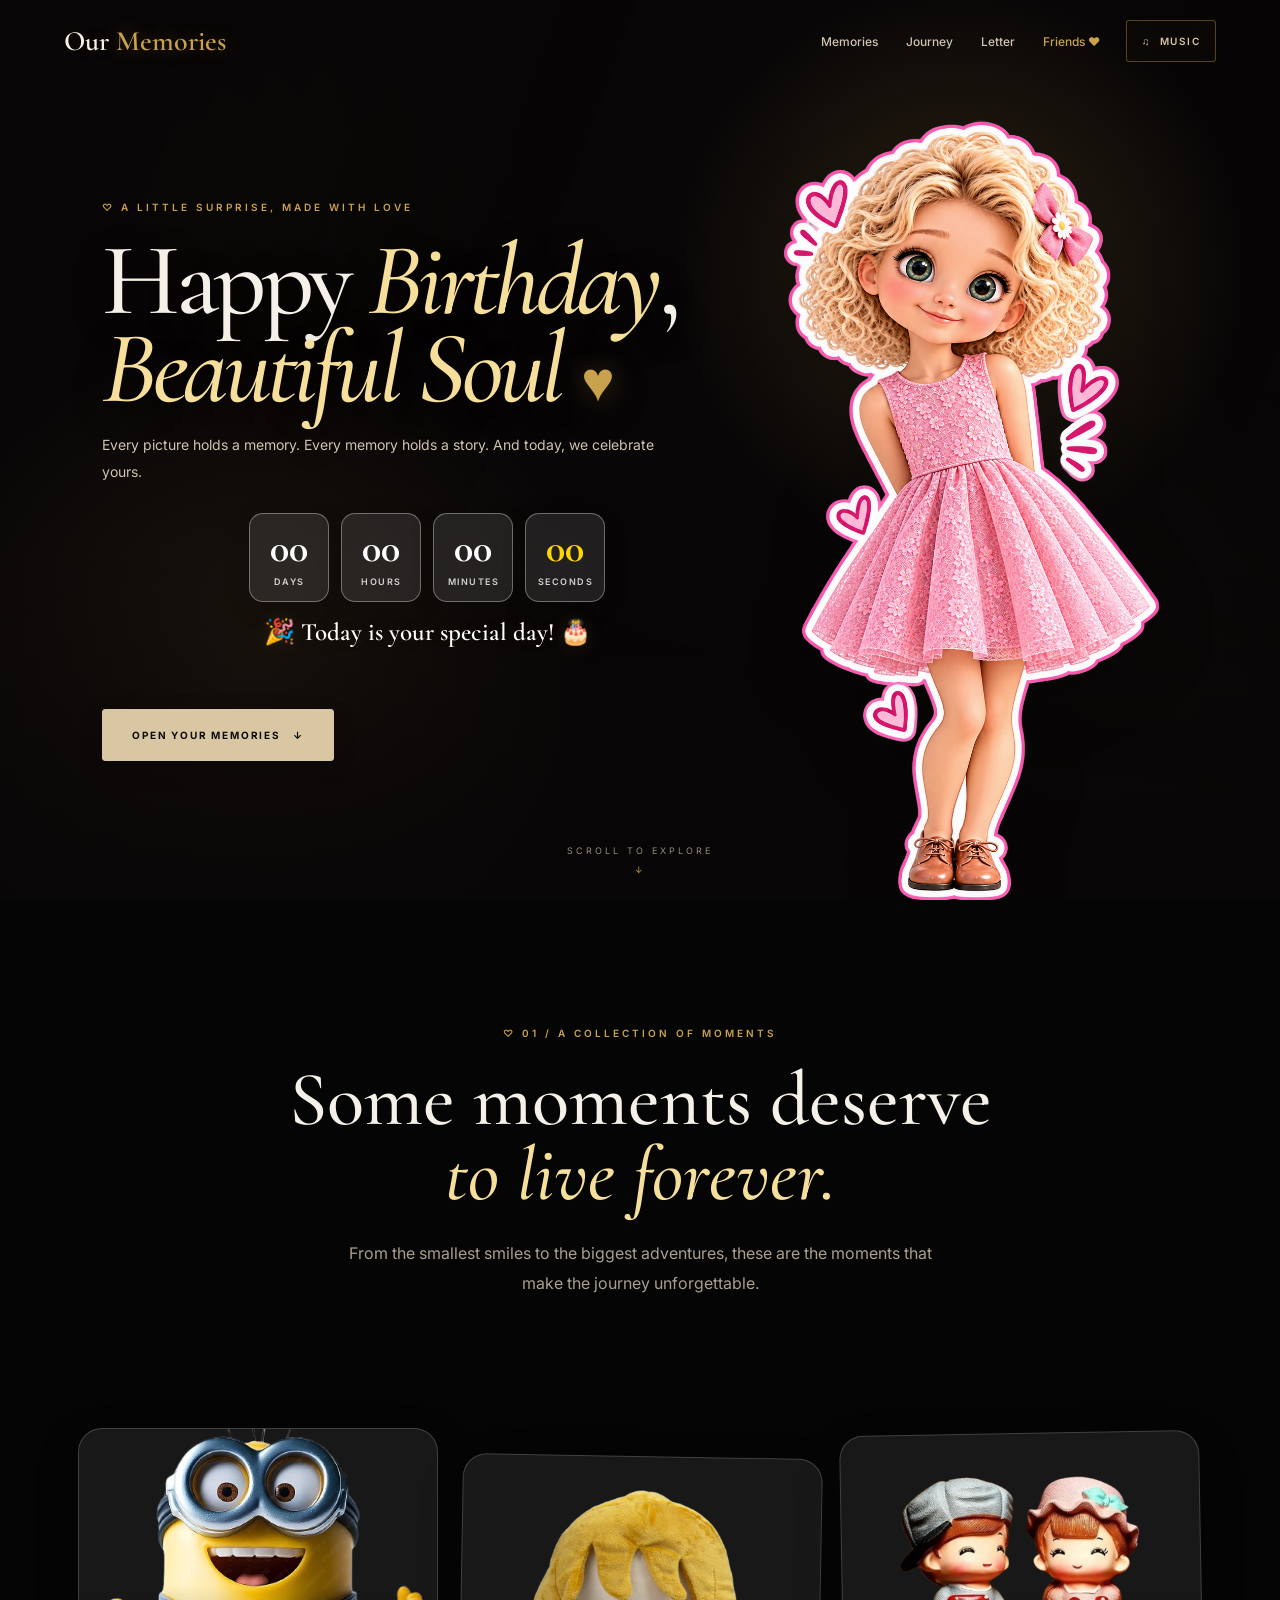
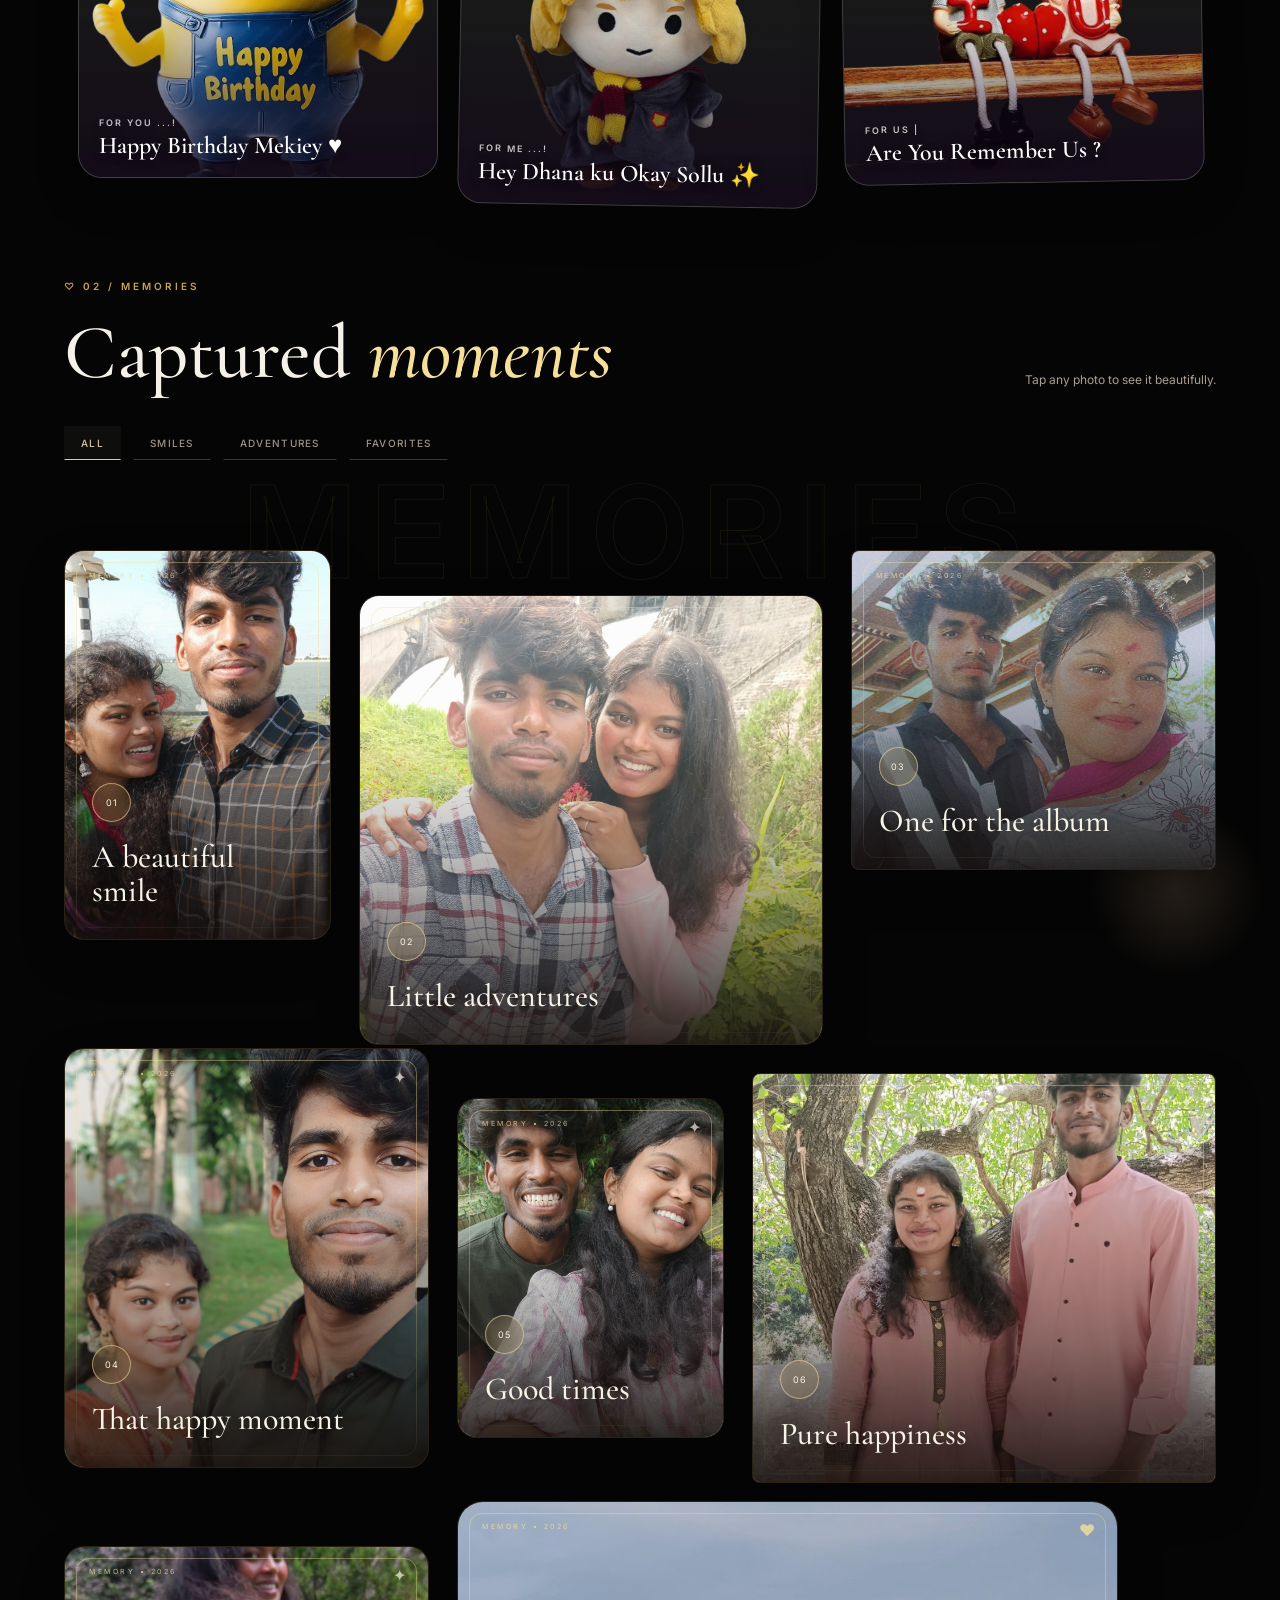
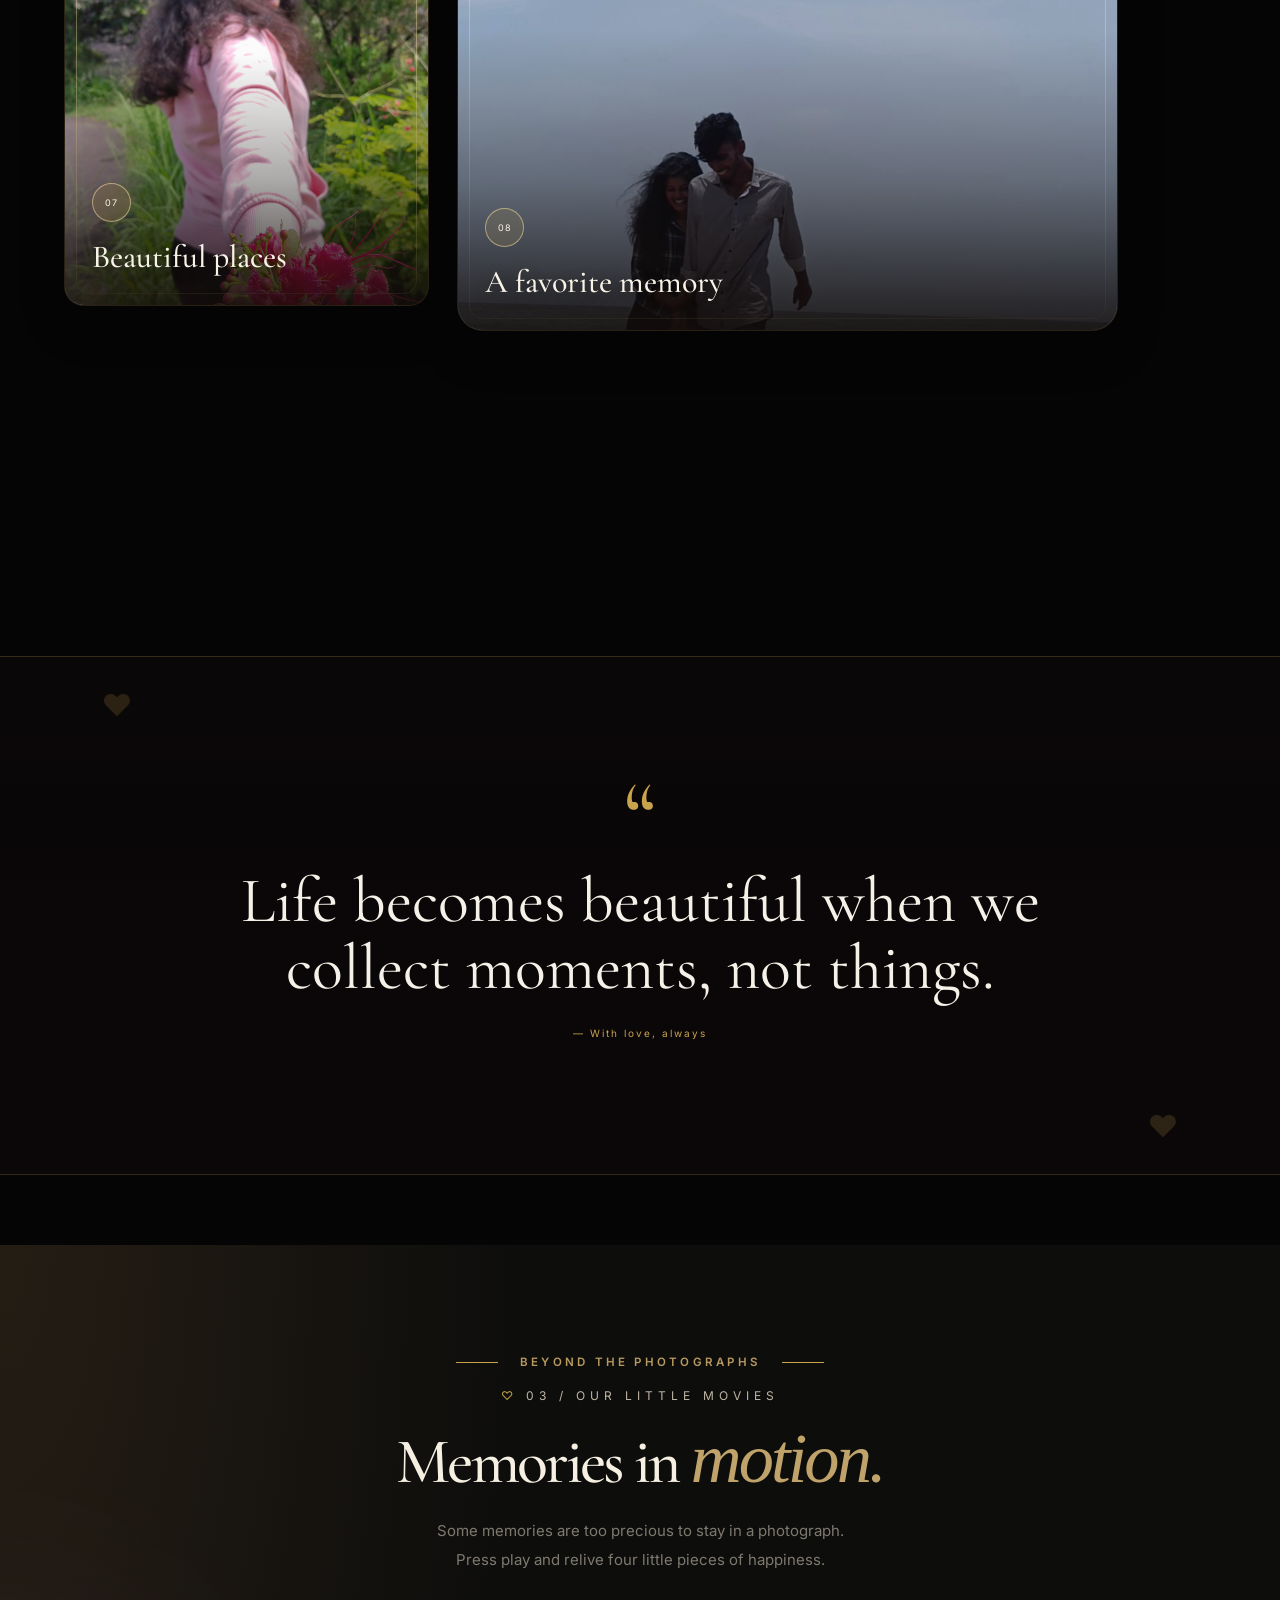
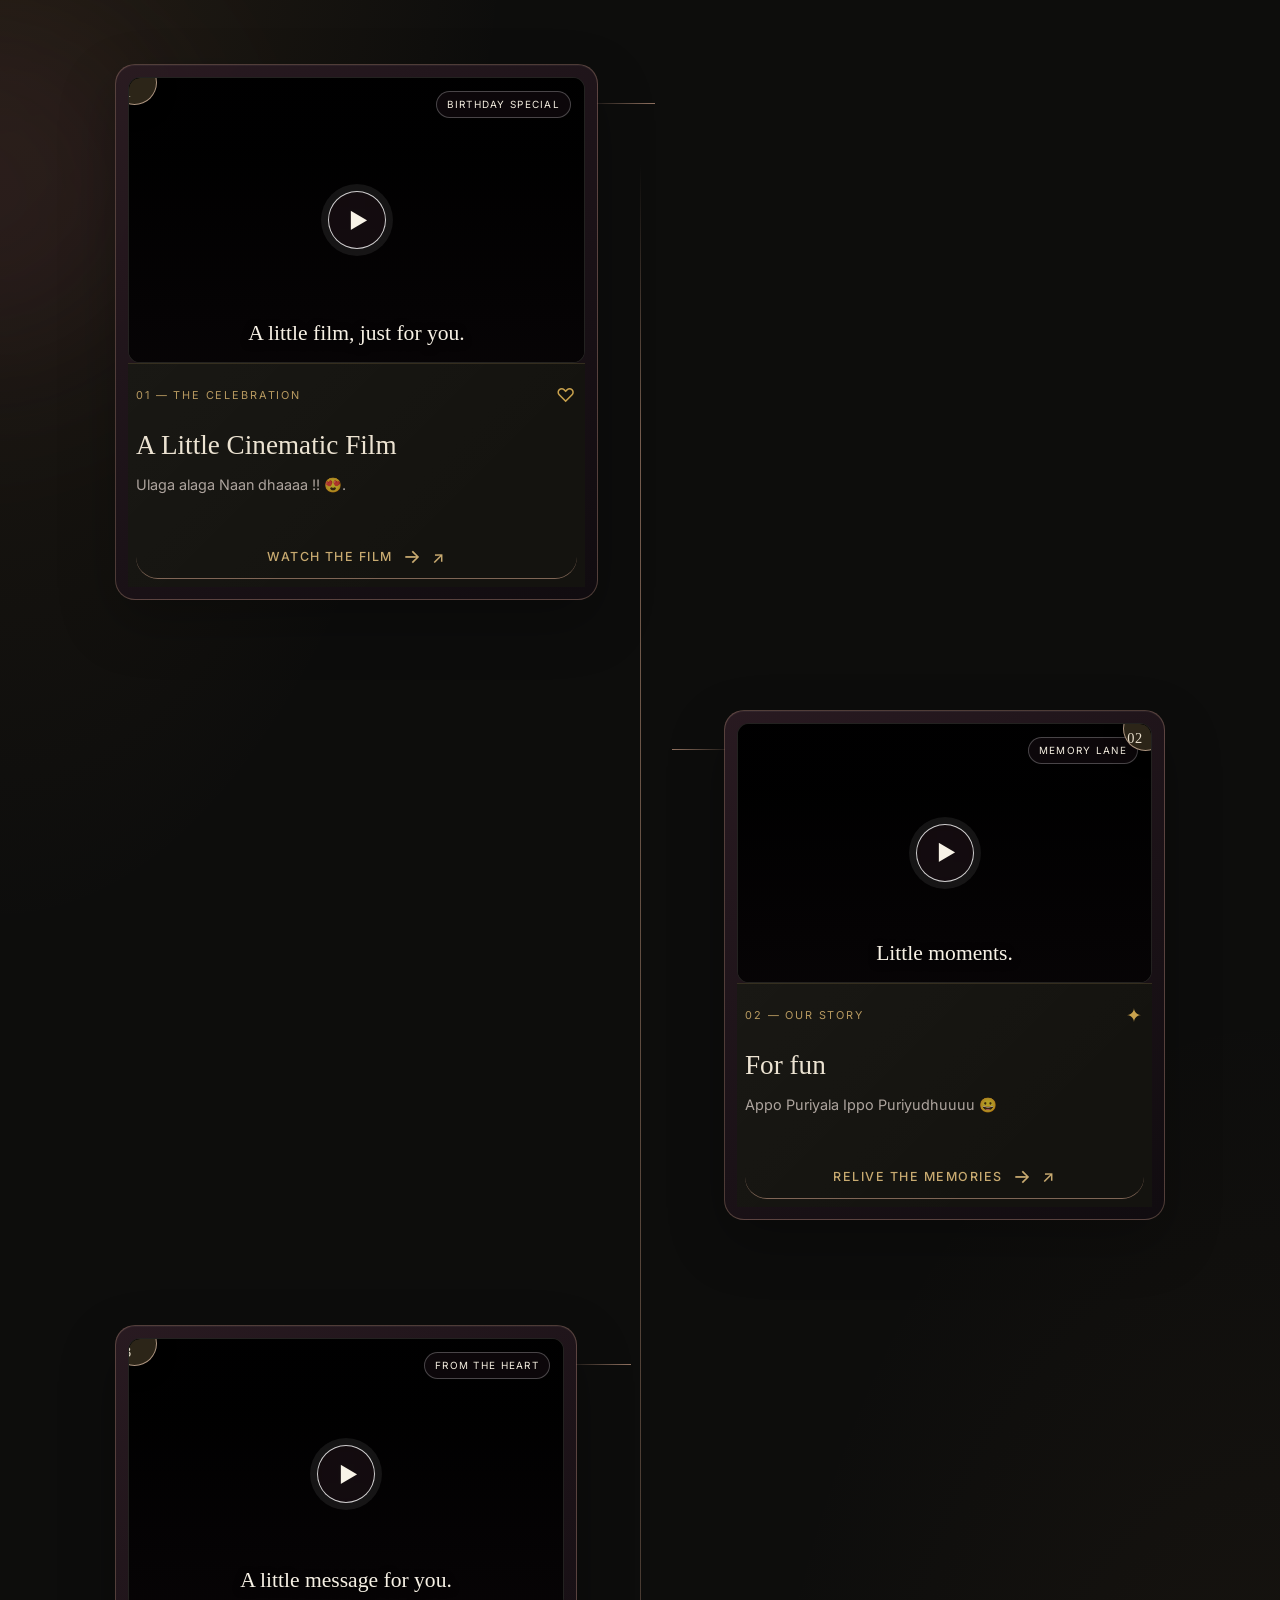
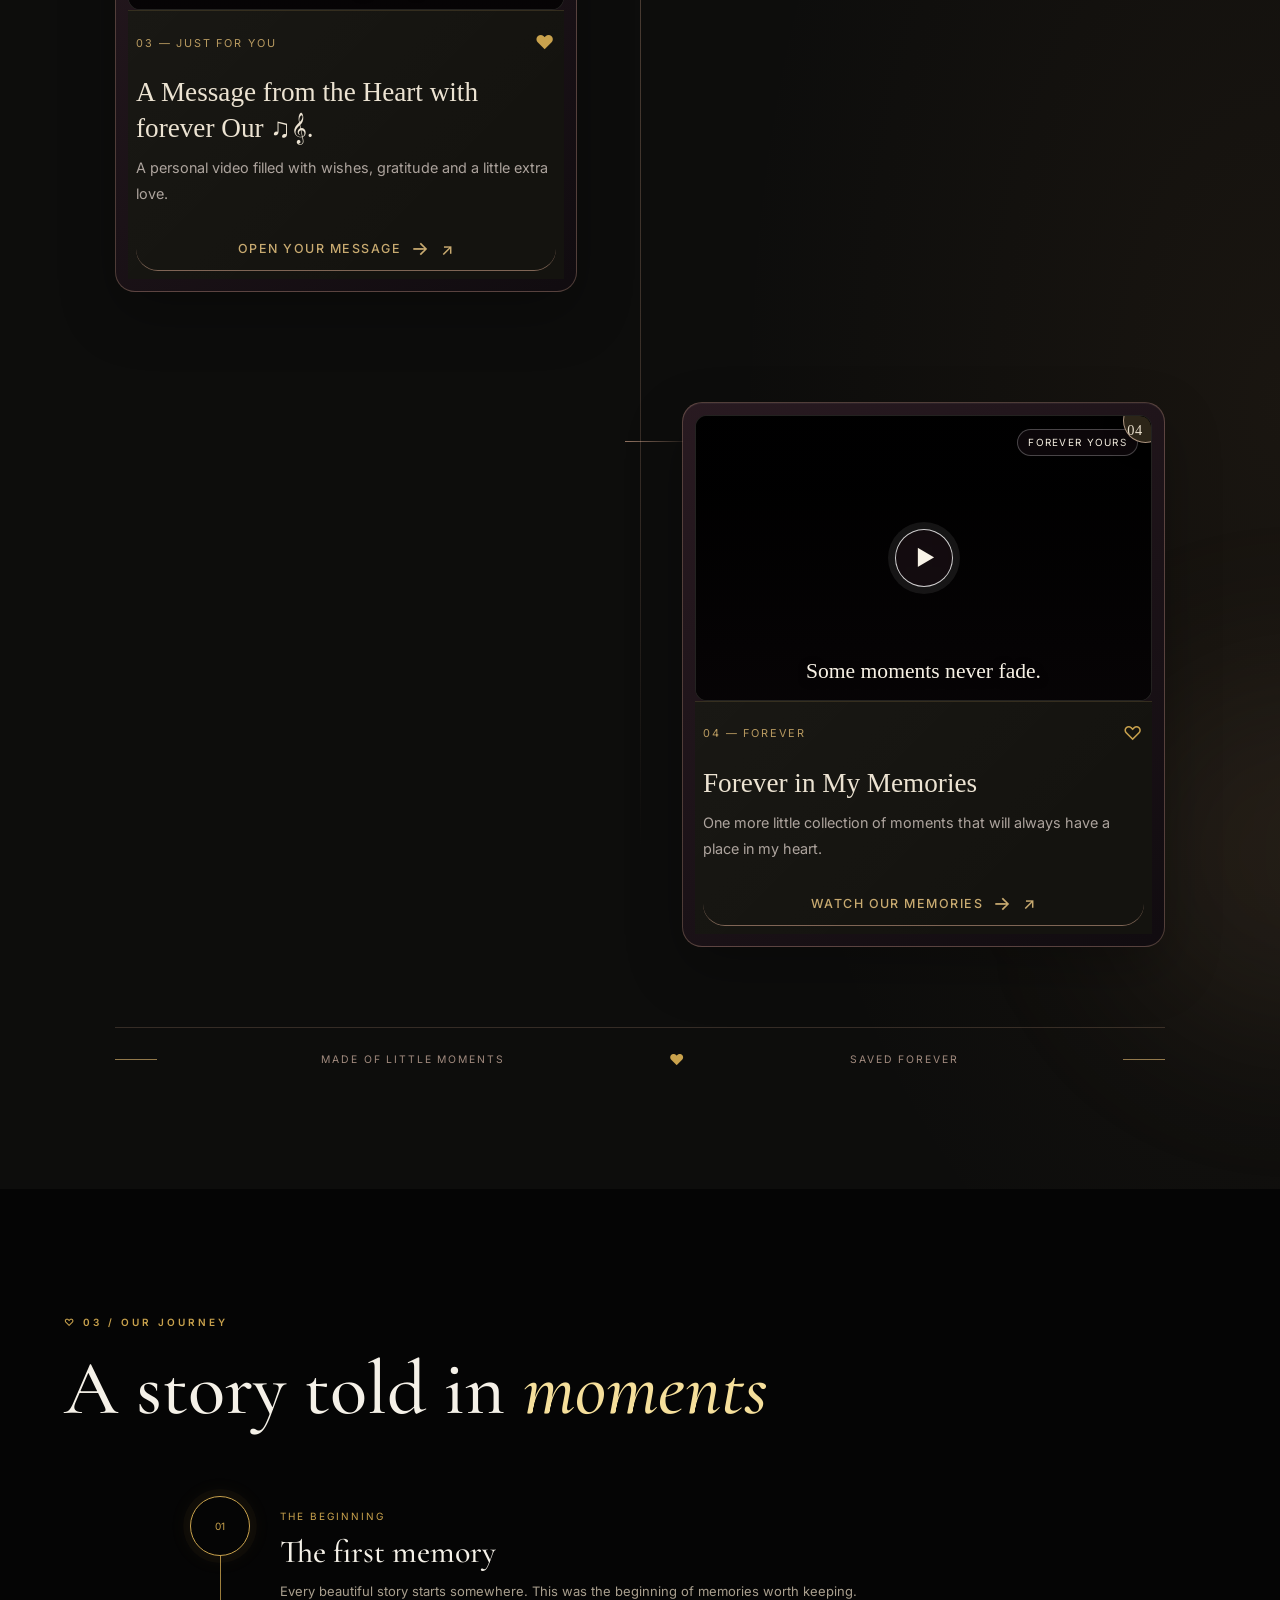
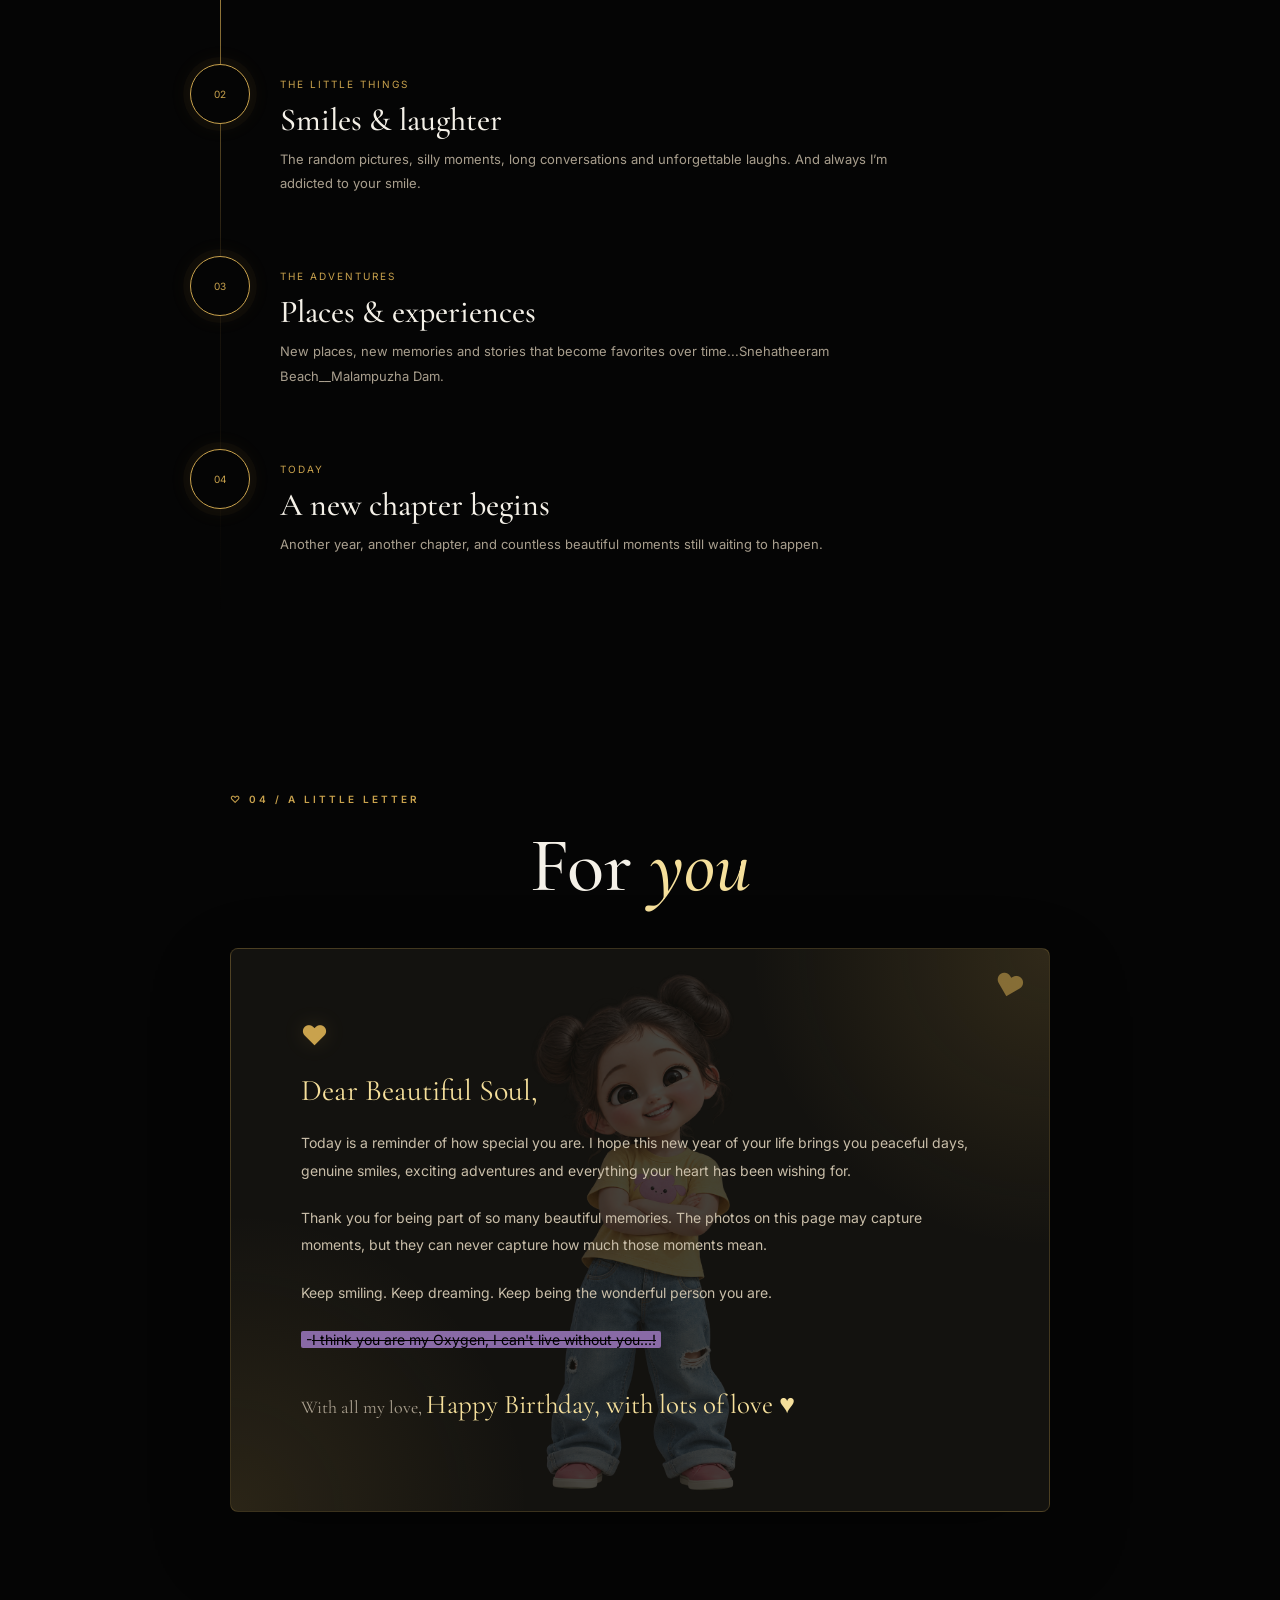
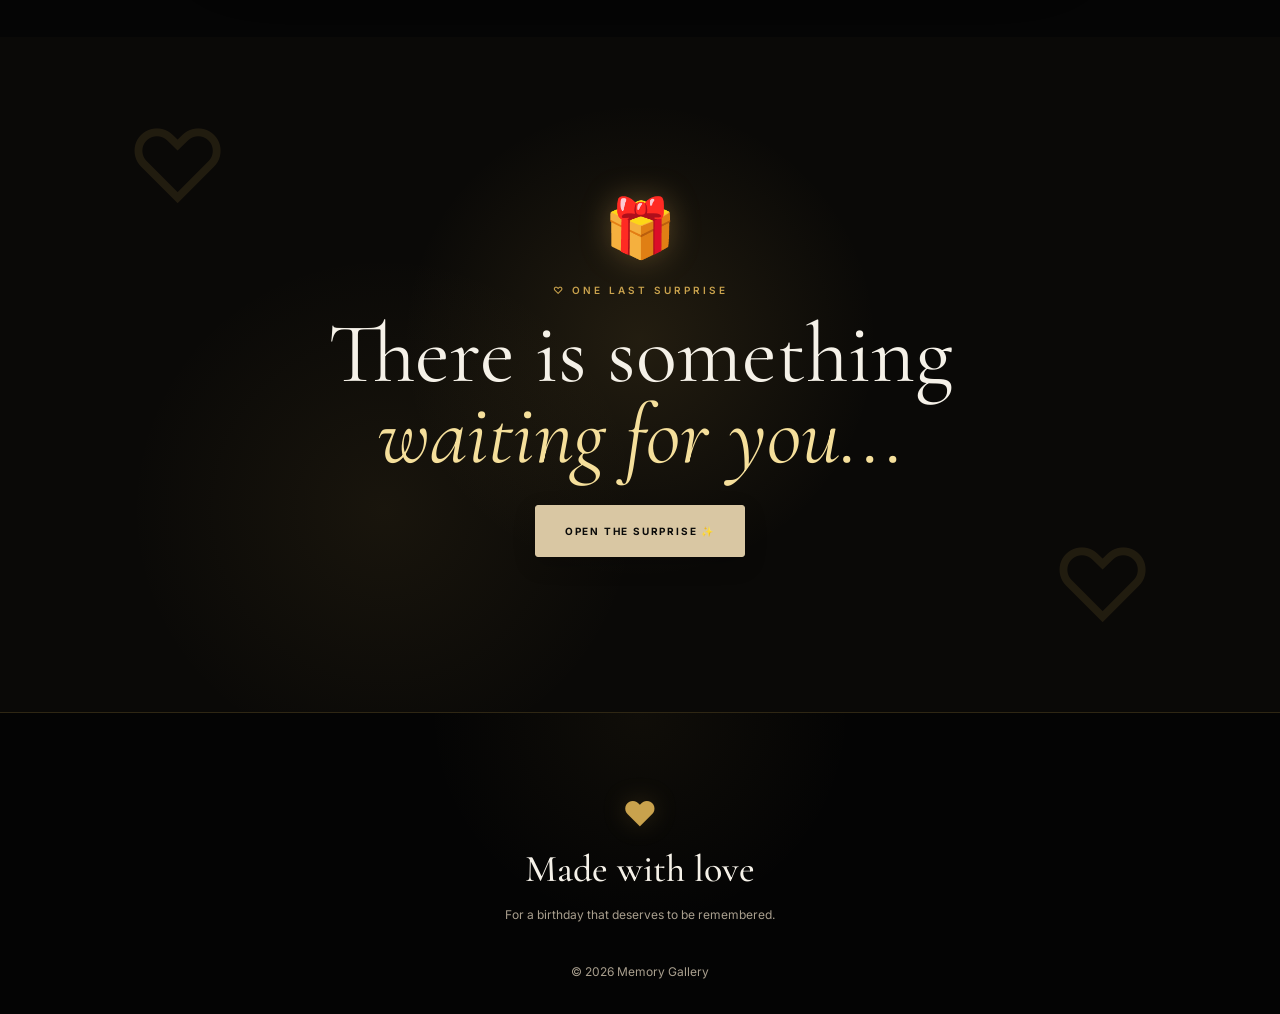
==== commit 916b76f7: "commit diff" ====
--- a/index.html
+++ b/index.html
@@ -841,17 +841,17 @@
                 <span aria-hidden="true">♡</span>
               </div>
 
-              <h3>A Little Birthday Film</h3>
+              <h3>A Little Cinematic Film</h3>
 
               <p>
-                A tiny cinematic surprise made to celebrate your beautiful day.
+                Ulaga alaga Naan dhaaaa !! 😍.
               </p>
 
               <button
                 class="film-open"
                 type="button"
                 data-video="images/neisdhana.mp4"
-                data-title="A Little Birthday Film"
+                data-title="A Little Cinematic Film"
               >
                 <span>Watch the film</span>
                 <span aria-hidden="true">→</span>
@@ -863,17 +863,21 @@
           <article class="memory-film">
             <div
               class="film-screen"
-              data-video="images/video2.mp4"
+              data-video="images/video104.mp4"
               data-title="Our Memory Lane"
               role="button"
               tabindex="0"
               aria-label="Play Our Memory Lane"
             >
-              <img
-                src="images/video-cover2.jpg"
-                alt="Our memory lane video cover"
-                loading="lazy"
-              />
+                <video
+                class="film-cover-video"
+                muted
+                playsinline
+                preload="metadata"
+                aria-hidden="true"
+              >
+                <source src="images/video104.mp4" type="video/mp4" />
+              </video>
 
               <span class="film-number"> FILM 02 </span>
 
@@ -887,7 +891,7 @@
                 ▶
               </button>
 
-              <div class="film-overlay-title">Little moments, forever.</div>
+              <div class="film-overlay-title">Little moments.</div>
             </div>
 
             <div class="film-details">
@@ -896,17 +900,16 @@
                 <span aria-hidden="true">✦</span>
               </div>
 
-              <h3>Our Memory Lane</h3>
+              <h3>For fun </h3>
 
               <p>
-                Revisit the photographs, laughter and little adventures that
-                became unforgettable.
+                Appo Puriyala Ippo Puriyudhuuuu 😀
               </p>
 
               <button
                 class="film-open"
                 type="button"
-                data-video="images/video2.mp4"
+                data-video="images/video104.mp4"
                 data-title="Our Memory Lane"
               >
                 <span>Relive the memories</span>
@@ -919,17 +922,21 @@
           <article class="memory-film">
             <div
               class="film-screen"
-              data-video="images/video3.mp4"
+              data-video="images/video.106.mp4"
               data-title="A Message from the Heart"
               role="button"
               tabindex="0"
               aria-label="Play A Message from the Heart"
             >
-              <img
-                src="images/video-cover3.jpg"
-                alt="Handwritten letter video cover"
-                loading="lazy"
-              />
+              <video
+                class="film-cover-video"
+                muted
+                playsinline
+                preload="metadata"
+                aria-hidden="true"
+              >
+                <source src="images/video.106.mp4" type="video/mp4" />
+              </video>
 
               <span class="film-number"> FILM 03 </span>
 
@@ -952,7 +959,7 @@
                 <span aria-hidden="true">♥</span>
               </div>
 
-              <h3>A Message from the Heart</h3>
+              <h3>A Message from the Heart with forever Our ♫𝄞.</h3>
 
               <p>
                 A personal video filled with wishes, gratitude and a little
@@ -962,7 +969,7 @@
               <button
                 class="film-open"
                 type="button"
-                data-video="images/video3.mp4"
+                data-video="images/video.106.mp4"
                 data-title="A Message from the Heart"
               >
                 <span>Open your message</span>
@@ -975,17 +982,21 @@
           <article class="memory-film">
             <div
               class="film-screen"
-              data-video="images/video4.mp4"
+              data-video="images/video.105.mp4"
               data-title="Forever in My Memories"
               role="button"
               tabindex="0"
               aria-label="Play Forever in My Memories"
             >
-              <img
-                src="images/video-cover4.jpg"
-                alt="Special friendship memories video cover"
-                loading="lazy"
-              />
+              <video
+                class="film-cover-video"
+                muted
+                playsinline
+                preload="metadata"
+                aria-hidden="true"
+              >
+                <source src="images/video.105.mp4" type="video/mp4" />
+              </video>
 
               <span class="film-number"> FILM 04 </span>
 
@@ -1018,7 +1029,7 @@
               <button
                 class="film-open"
                 type="button"
-                data-video="images/video4.mp4"
+                data-video="images/video.105.mp4"
                 data-title="Forever in My Memories"
               >
                 <span>Watch our memories</span>
@@ -1126,7 +1137,7 @@
 
               <p>
                 The random pictures, silly moments, long conversations and
-                unforgettable laughs.
+                unforgettable laughs. And always I’m addicted to your smile.
               </p>
             </div>
           </div>
@@ -1531,19 +1542,17 @@
           filmModal.setAttribute("aria-hidden", "false");
           document.body.classList.add("no-scroll");
 
-          // Start playback after the source has loaded.
+          // Start playback after the source is ready.
           const startPlayback = () => {
-            const playPromise = filmPlayer.play();
-
-            if (playPromise && typeof playPromise.catch === "function") {
-              playPromise.catch(() => {
-                // Browser may block programmatic playback.
-                // The native video controls remain available.
-              });
-            }
+            filmPlayer.play().catch(() => {
+              // If autoplay is blocked, the native controls remain available.
+            });
           };
 
-          filmPlayer.addEventListener("loadeddata", startPlayback, { once: true });
+          filmPlayer.addEventListener("canplay", startPlayback, { once: true });
+          filmPlayer.addEventListener("error", () => {
+            console.error("Unable to load video:", videoUrl);
+          }, { once: true });
         };
 
         const closeFilm = () => {
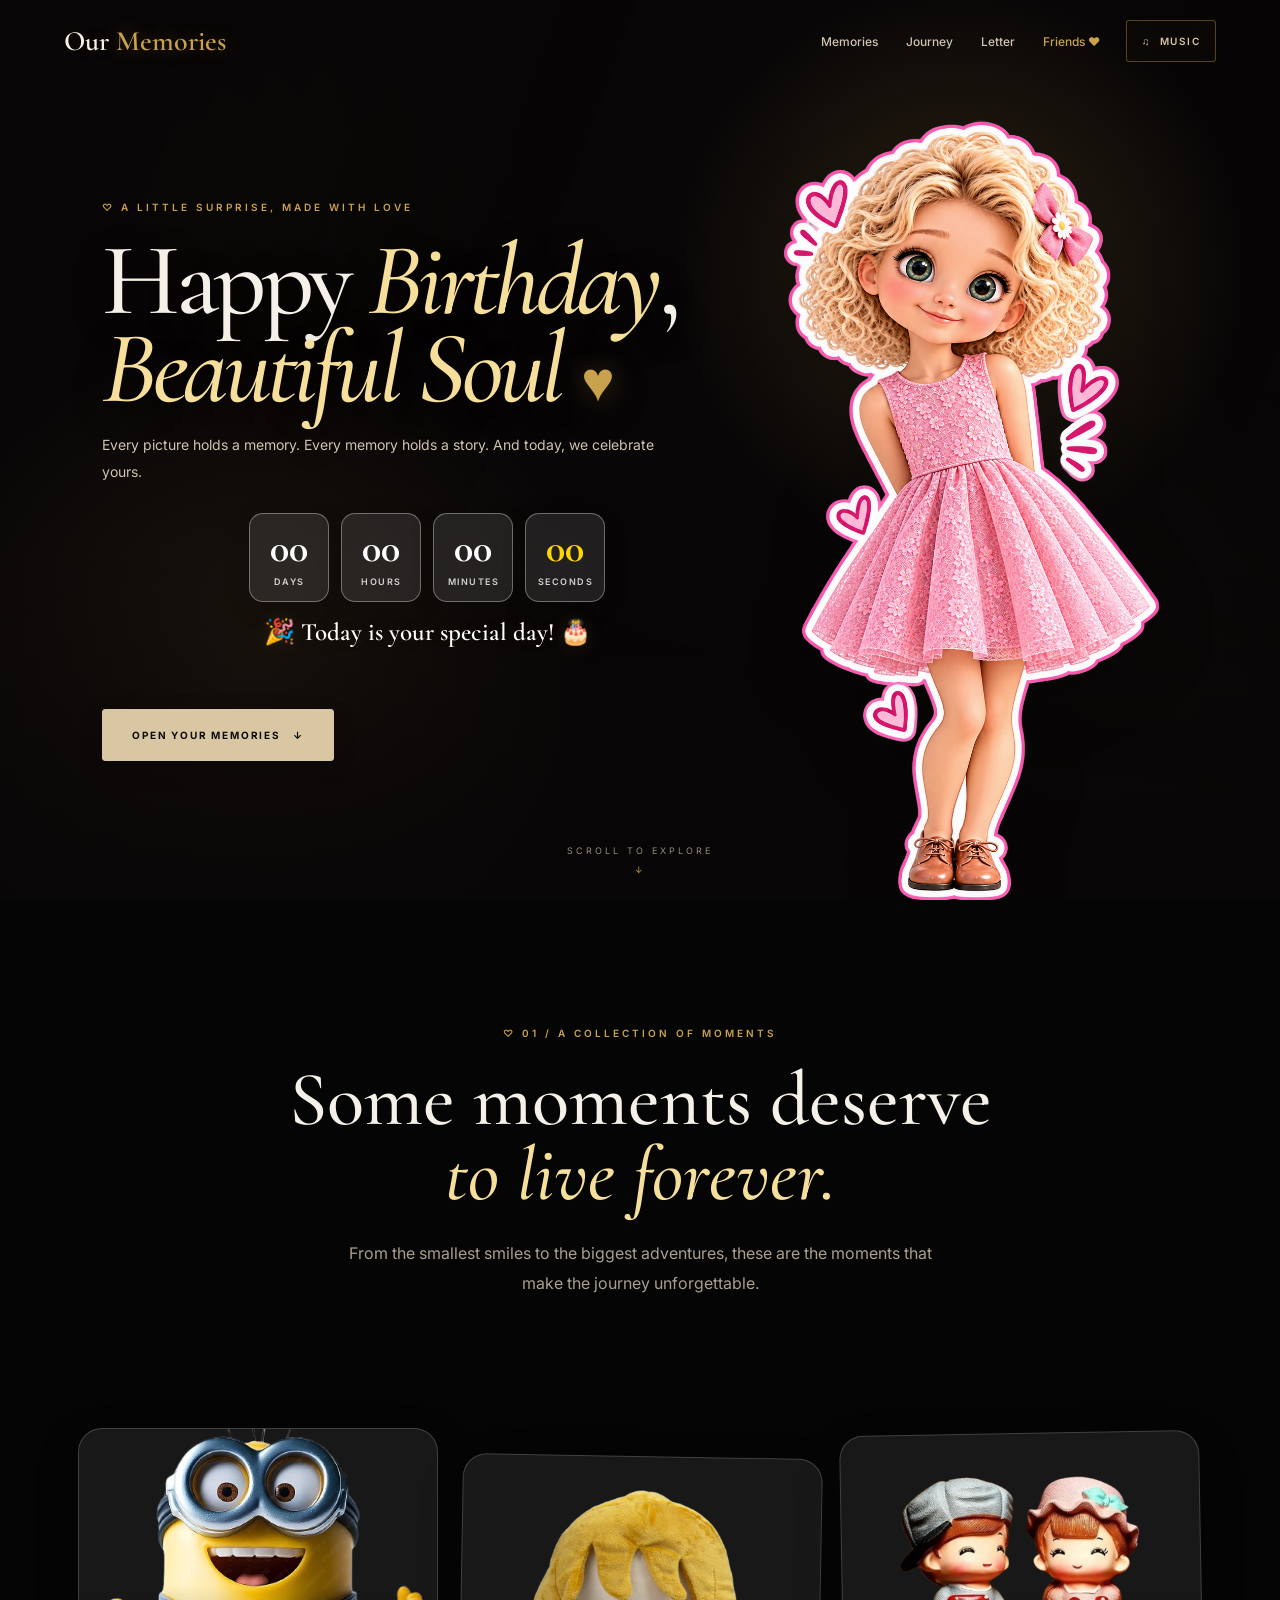
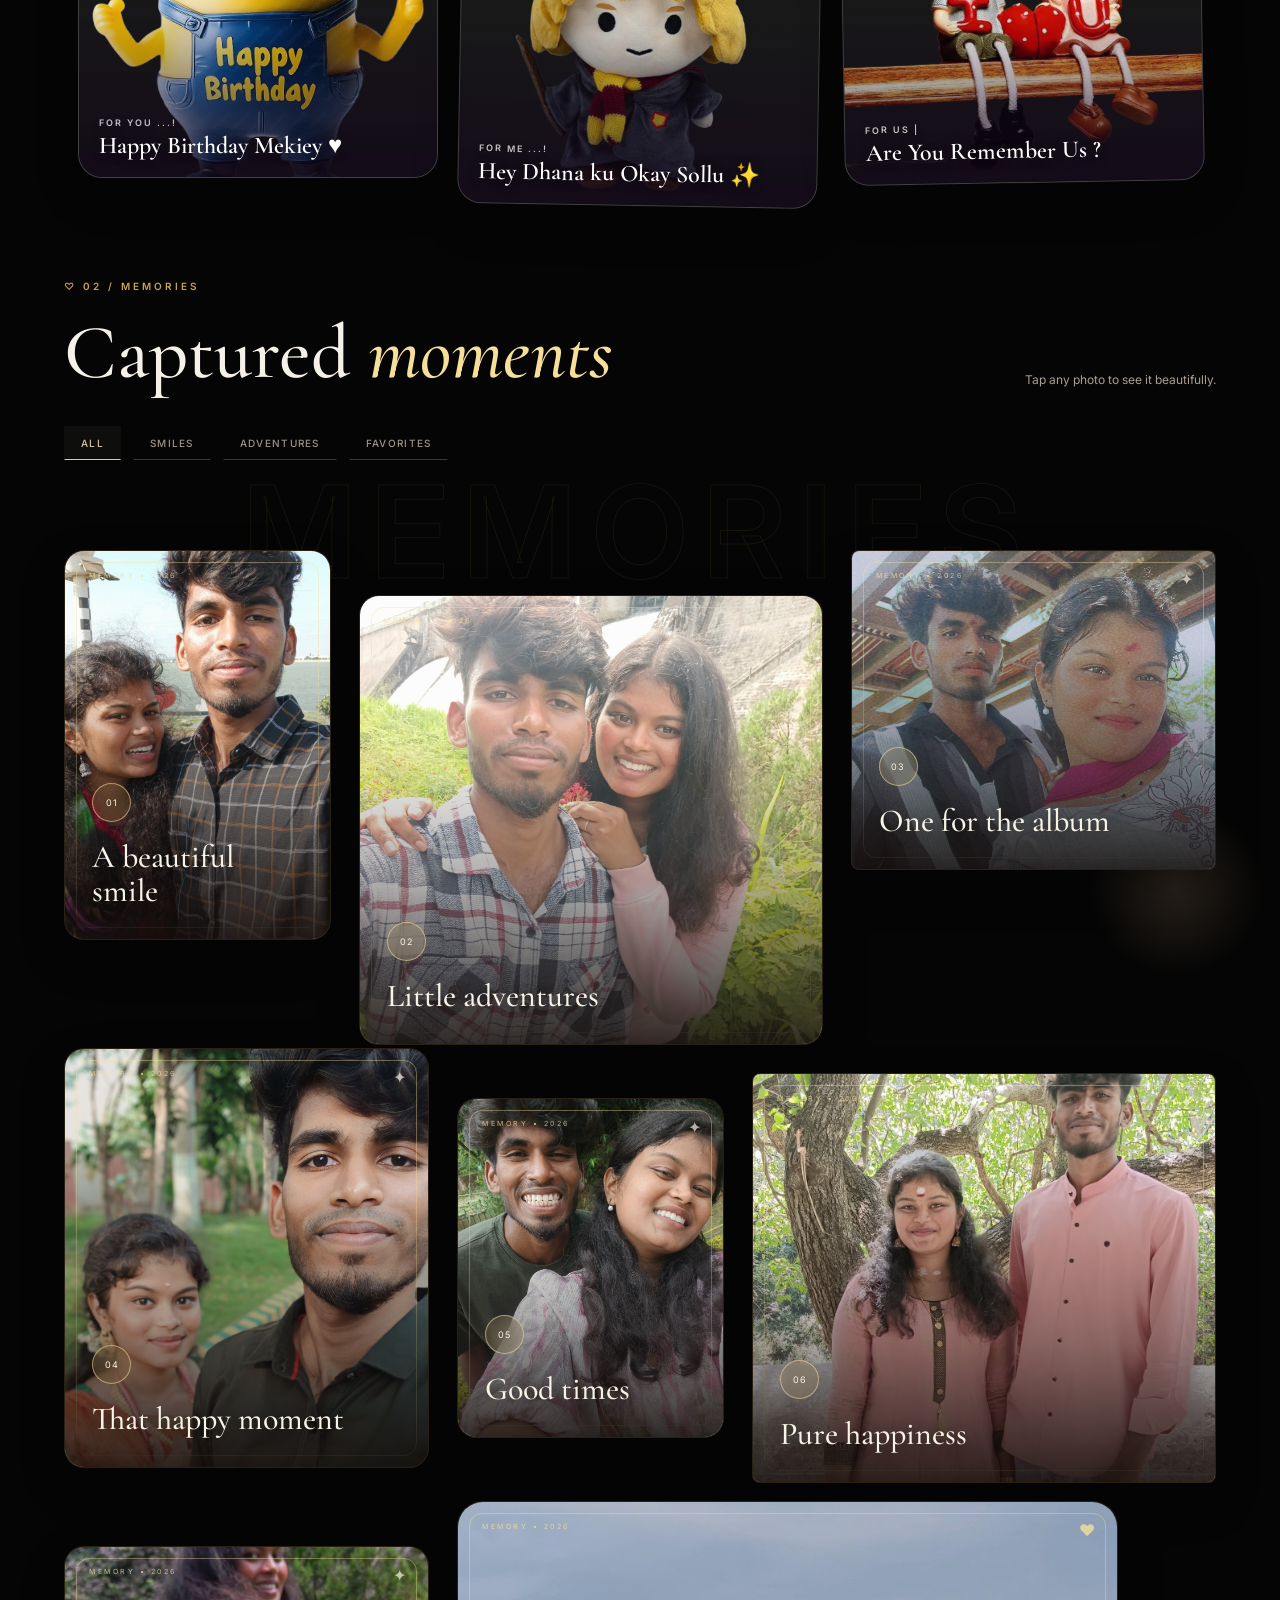
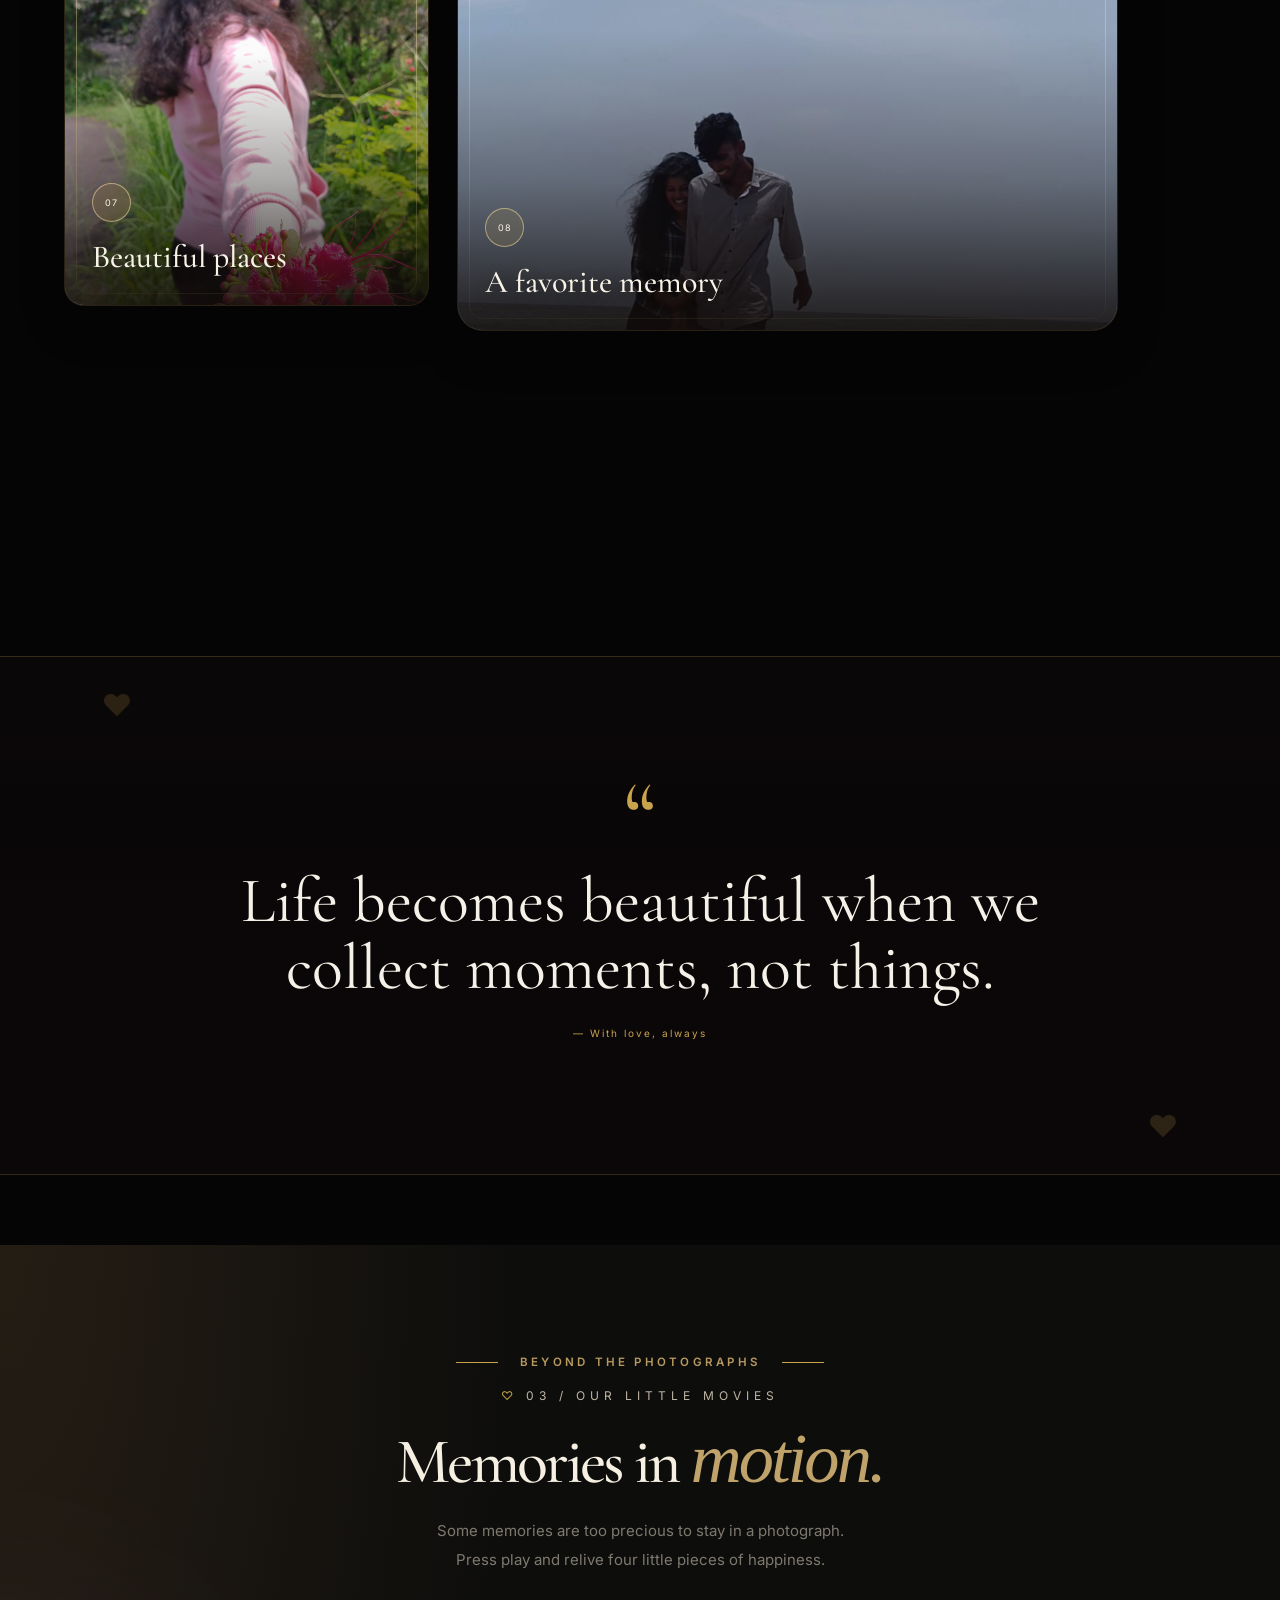
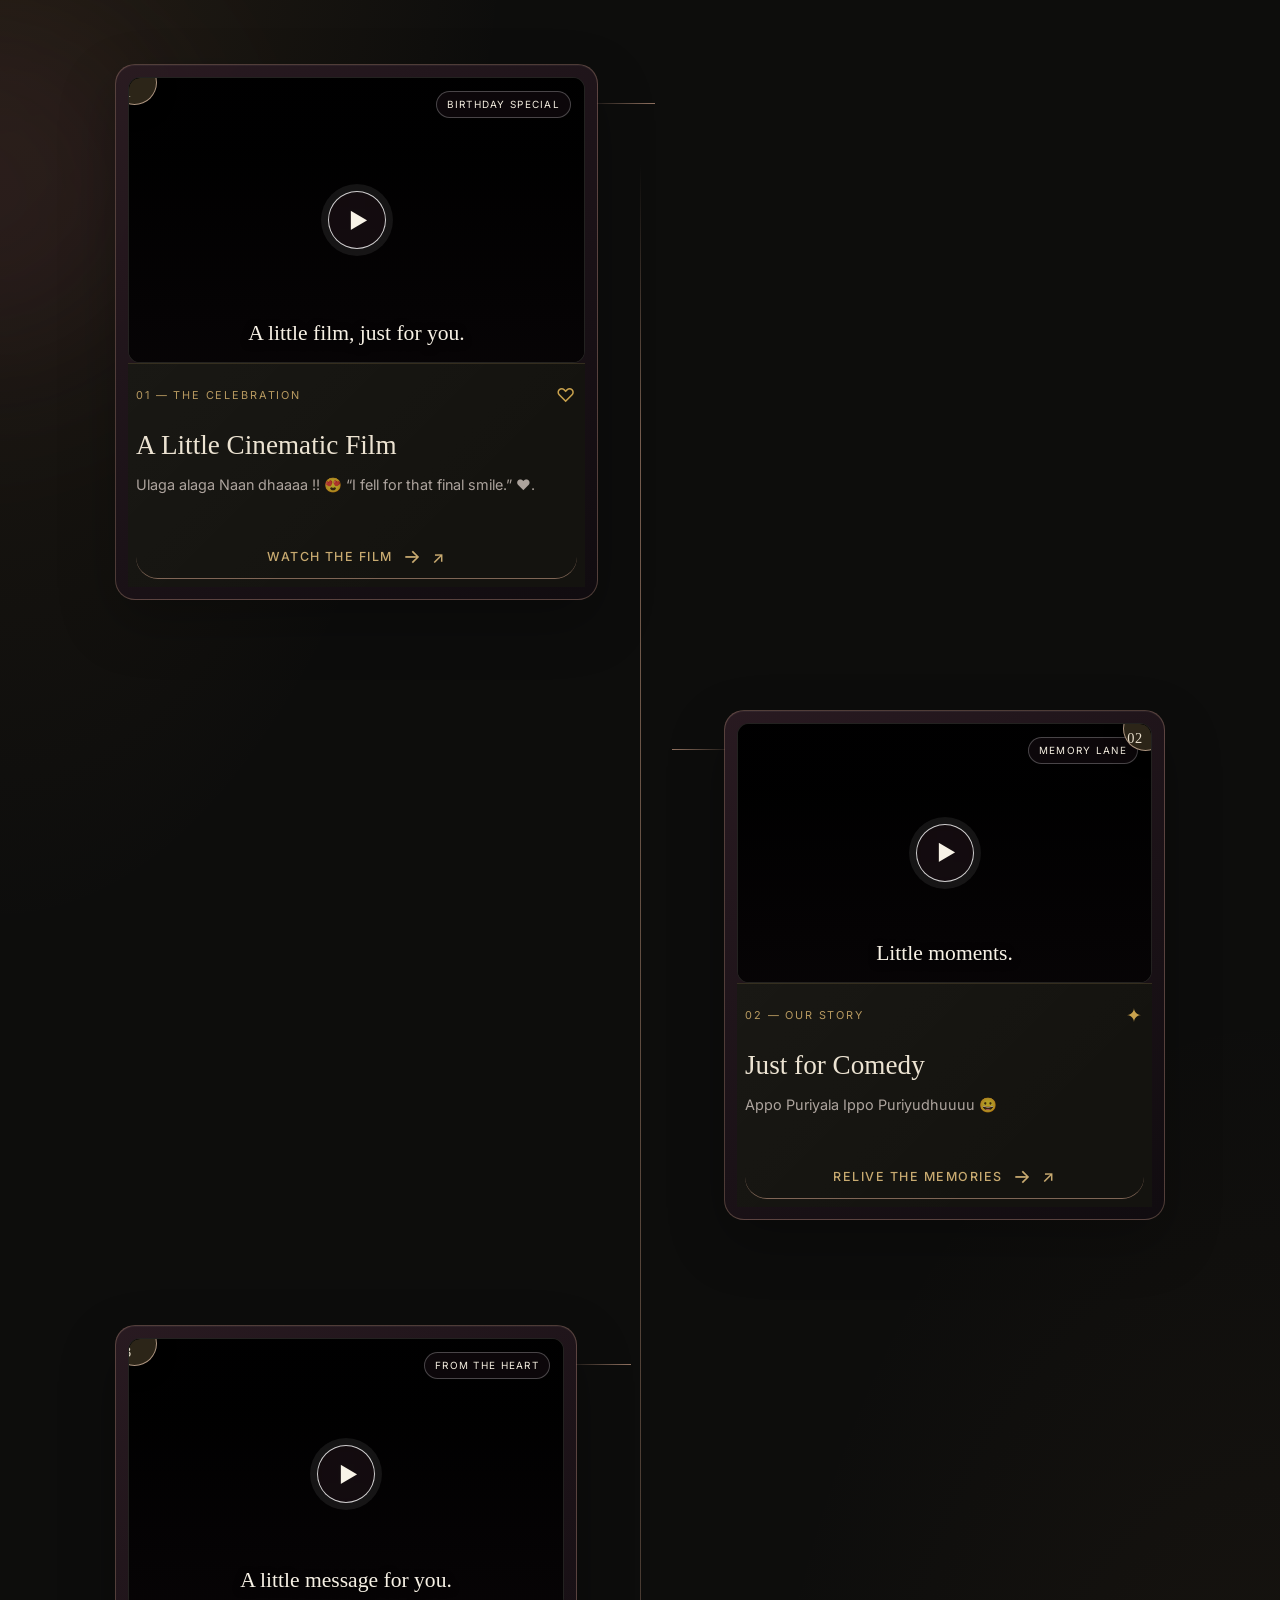
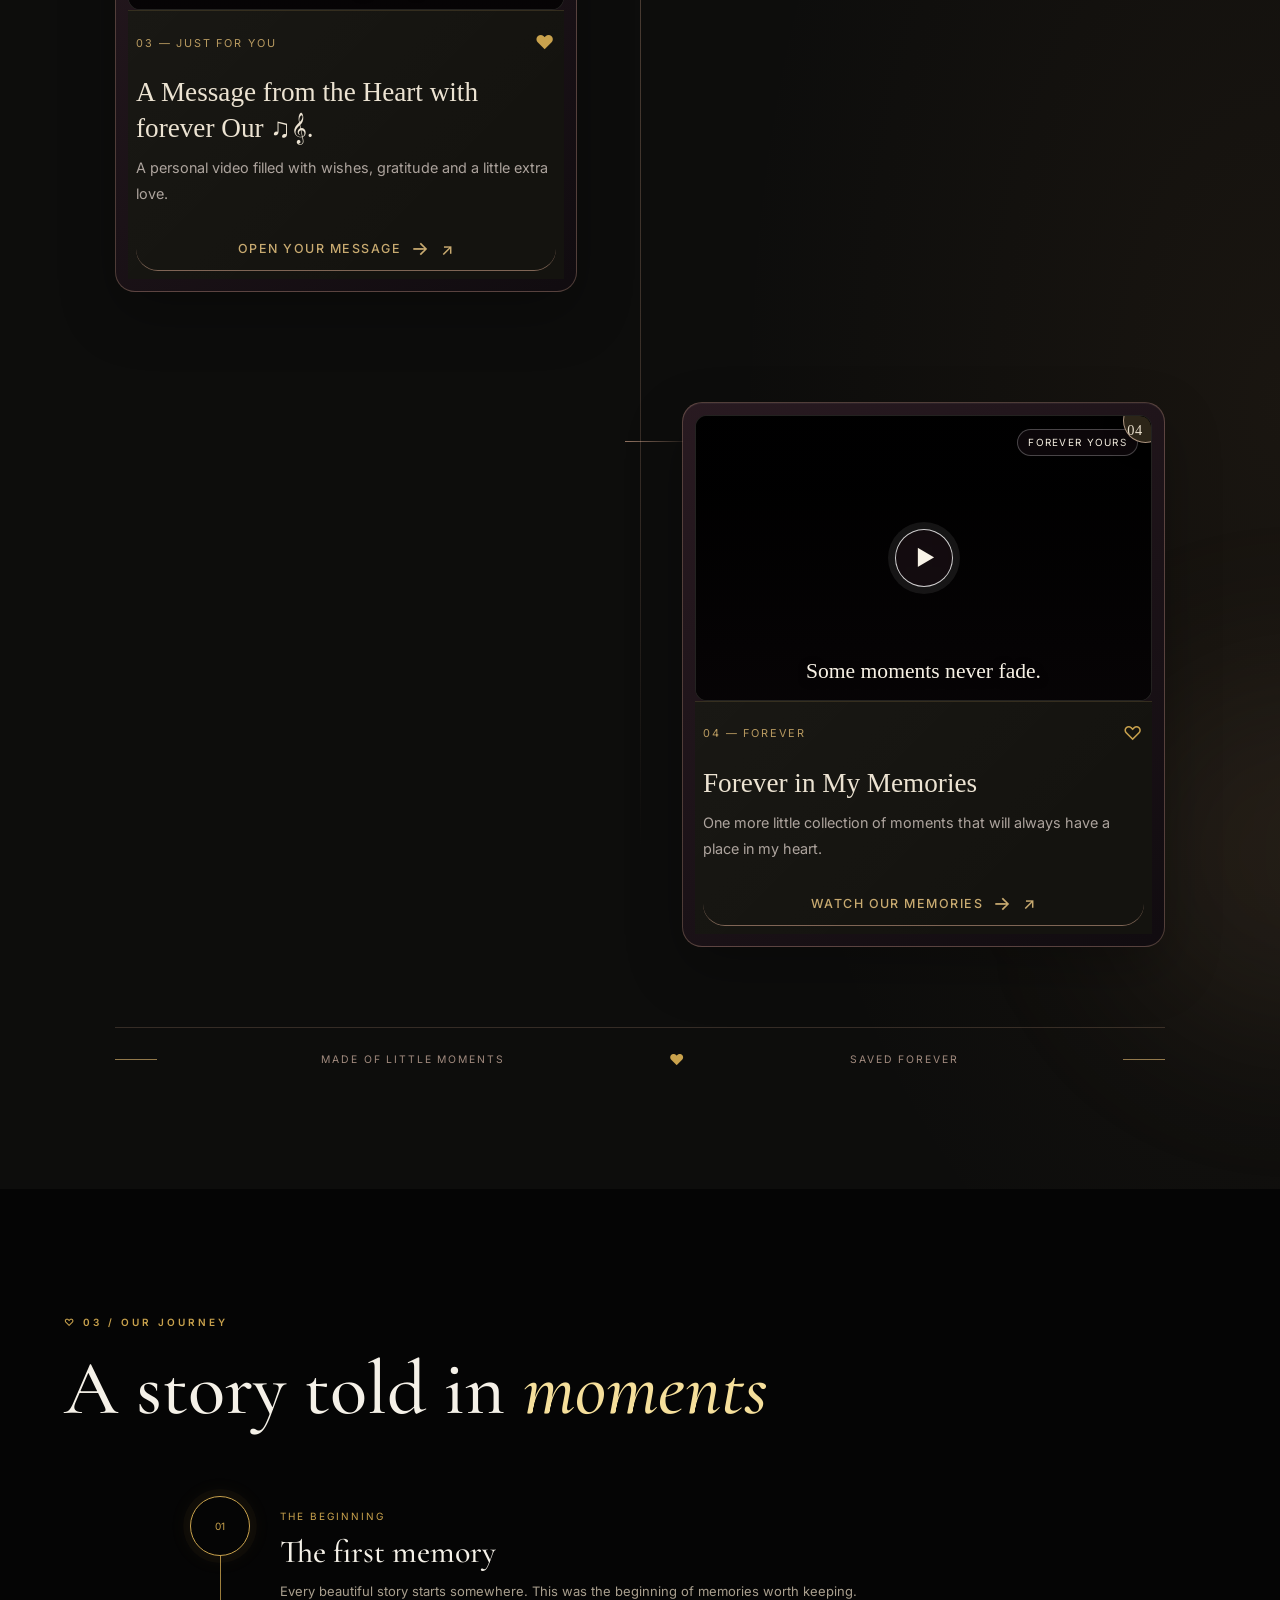
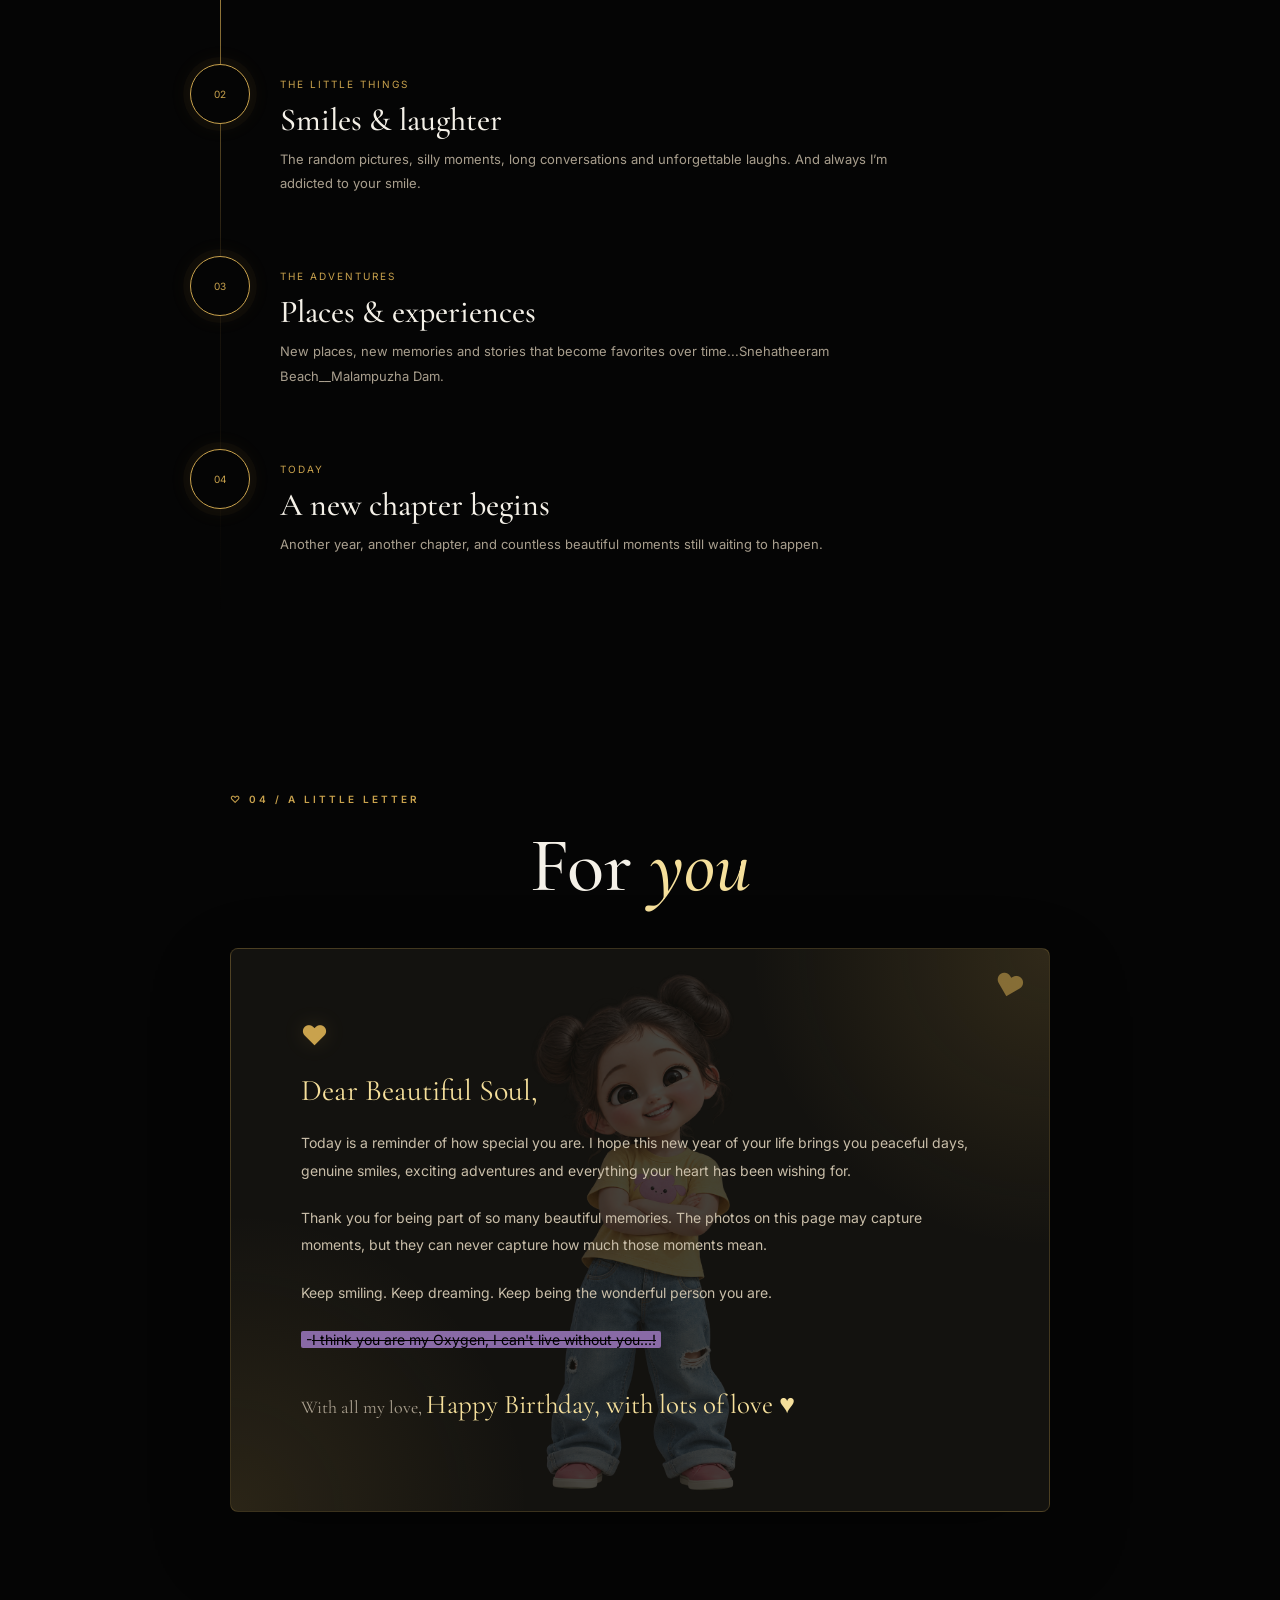
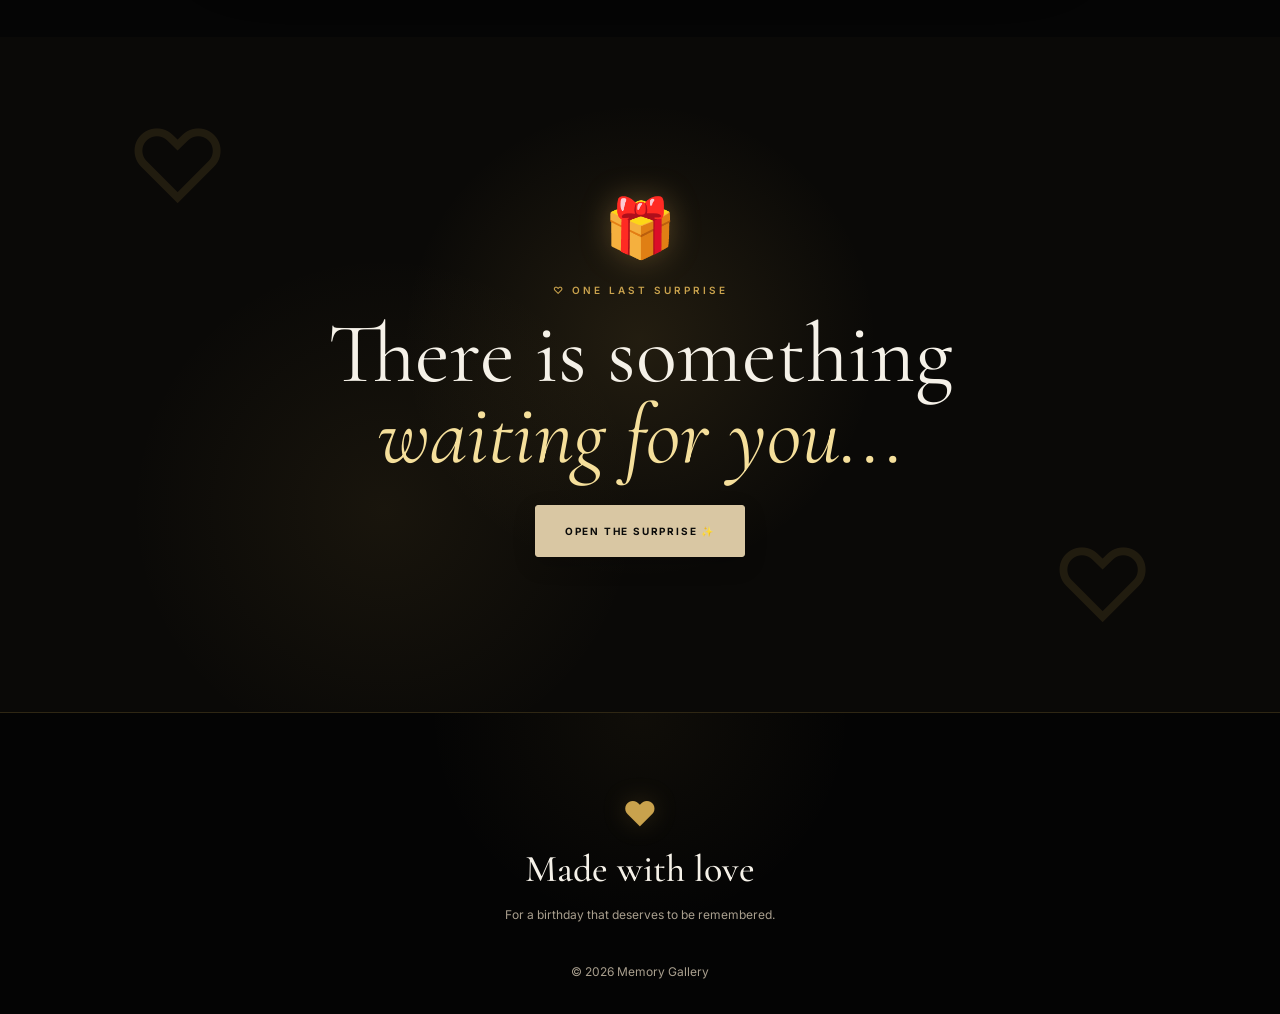
==== commit 3e229710: "smile" ====
--- a/index.html
+++ b/index.html
@@ -844,7 +844,7 @@
               <h3>A Little Cinematic Film</h3>
 
               <p>
-                Ulaga alaga Naan dhaaaa !! 😍.
+                Ulaga alaga Naan dhaaaa !! 😍 “I fell for that final smile.” ❤️.
               </p>
 
               <button
@@ -900,7 +900,7 @@
                 <span aria-hidden="true">✦</span>
               </div>
 
-              <h3>For fun </h3>
+              <h3> Just for Comedy  </h3>
 
               <p>
                 Appo Puriyala Ippo Puriyudhuuuu 😀
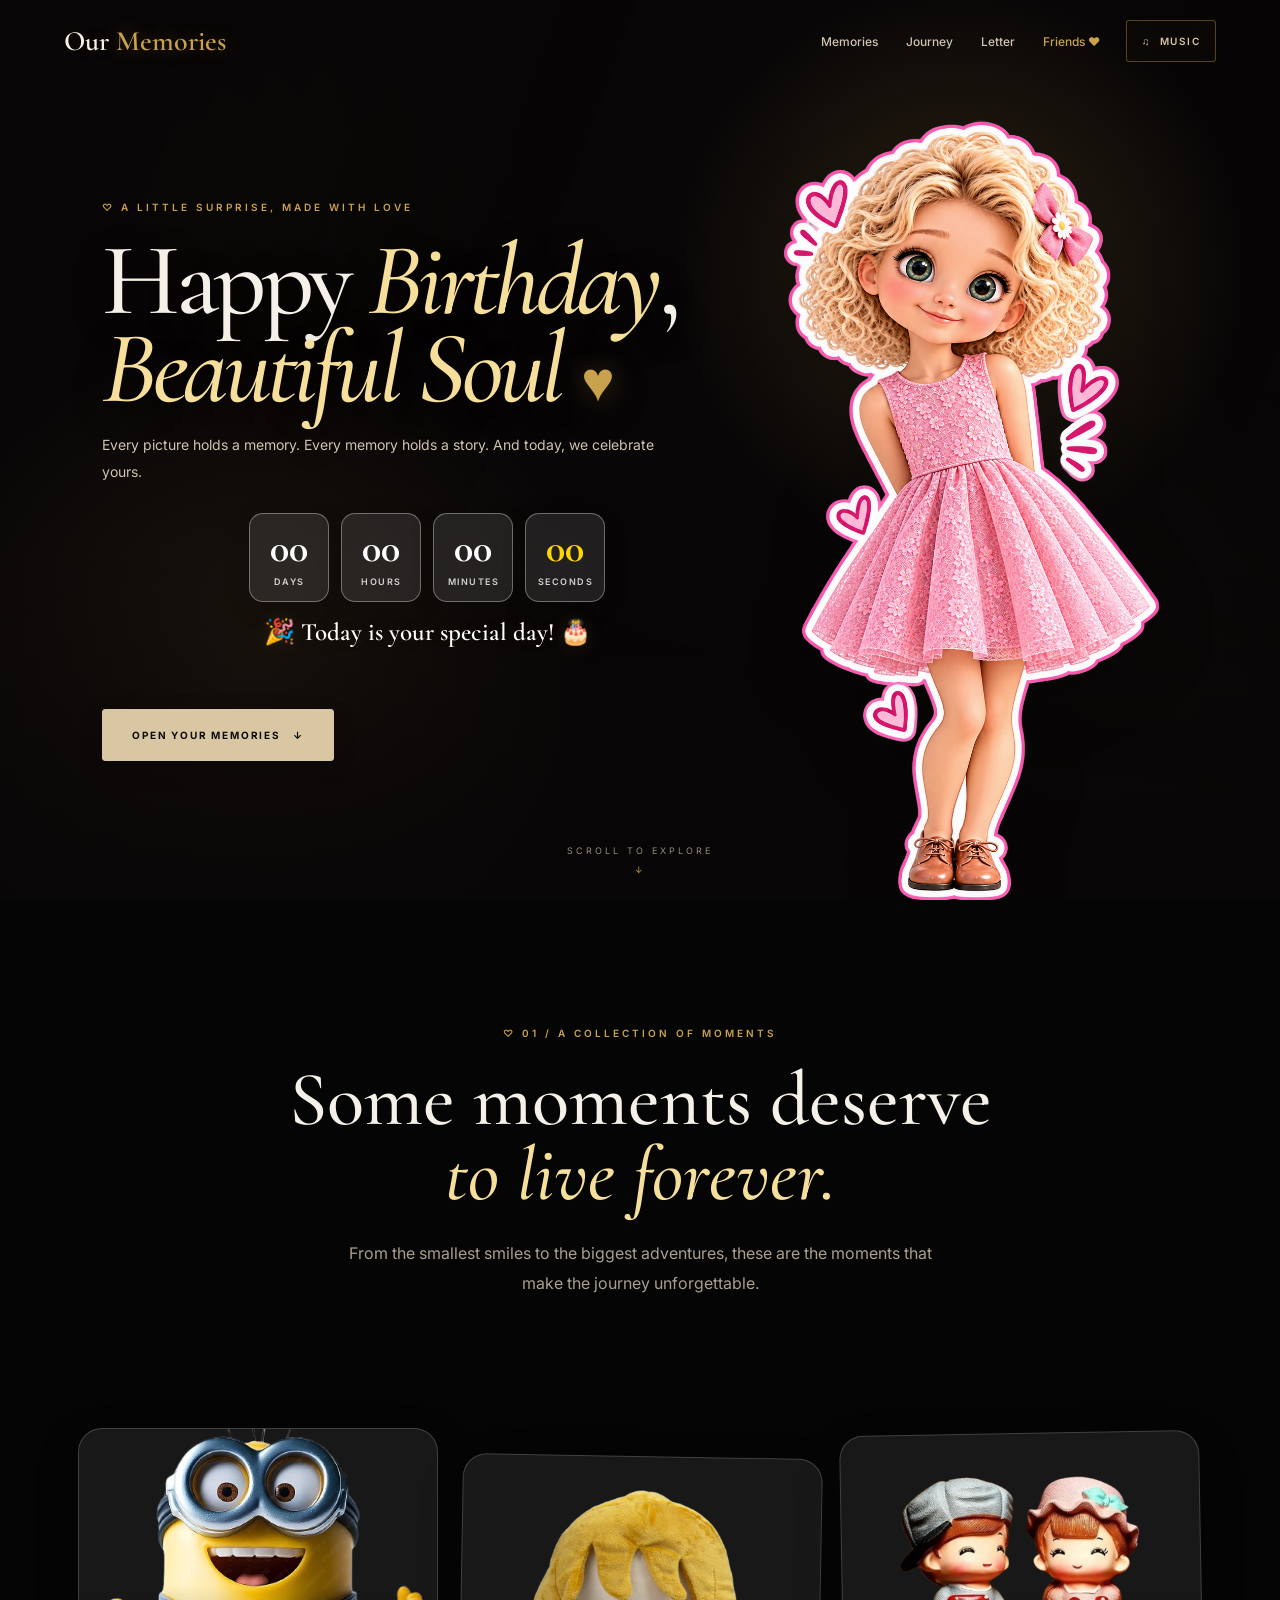
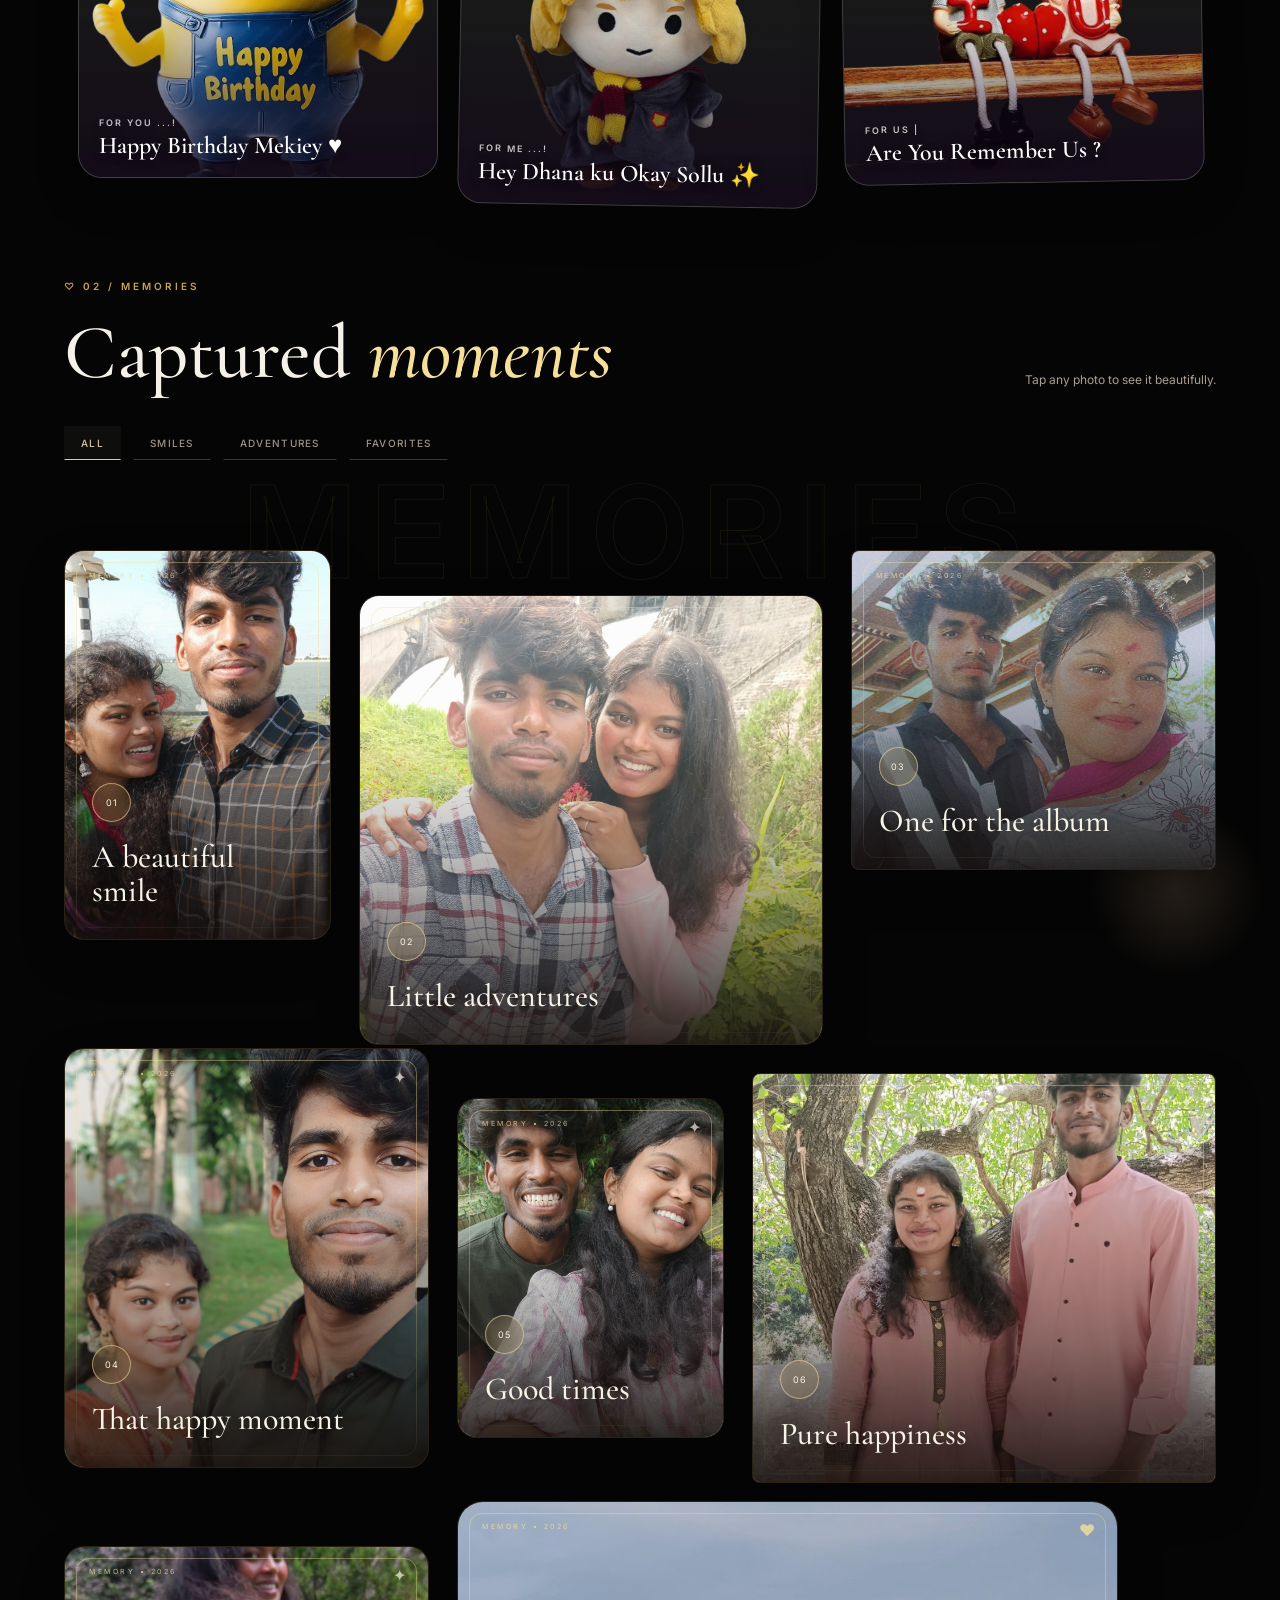
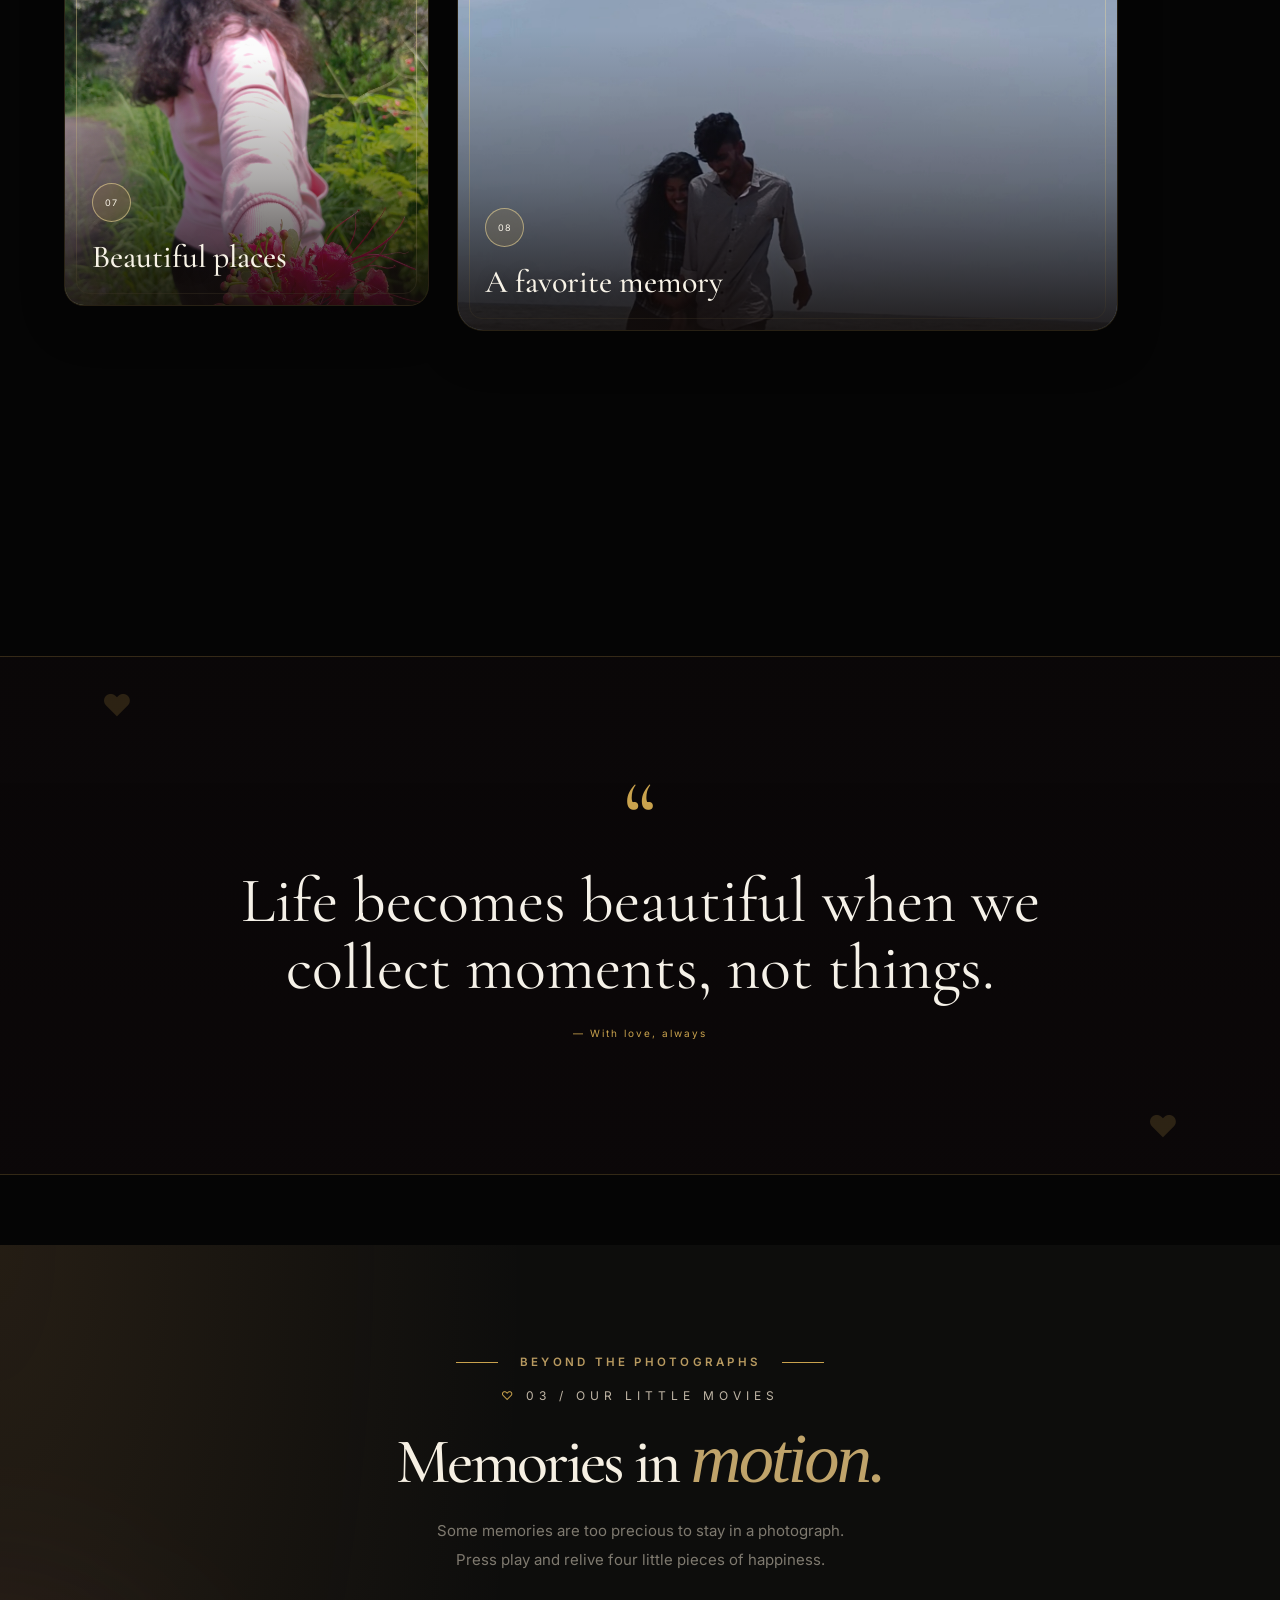
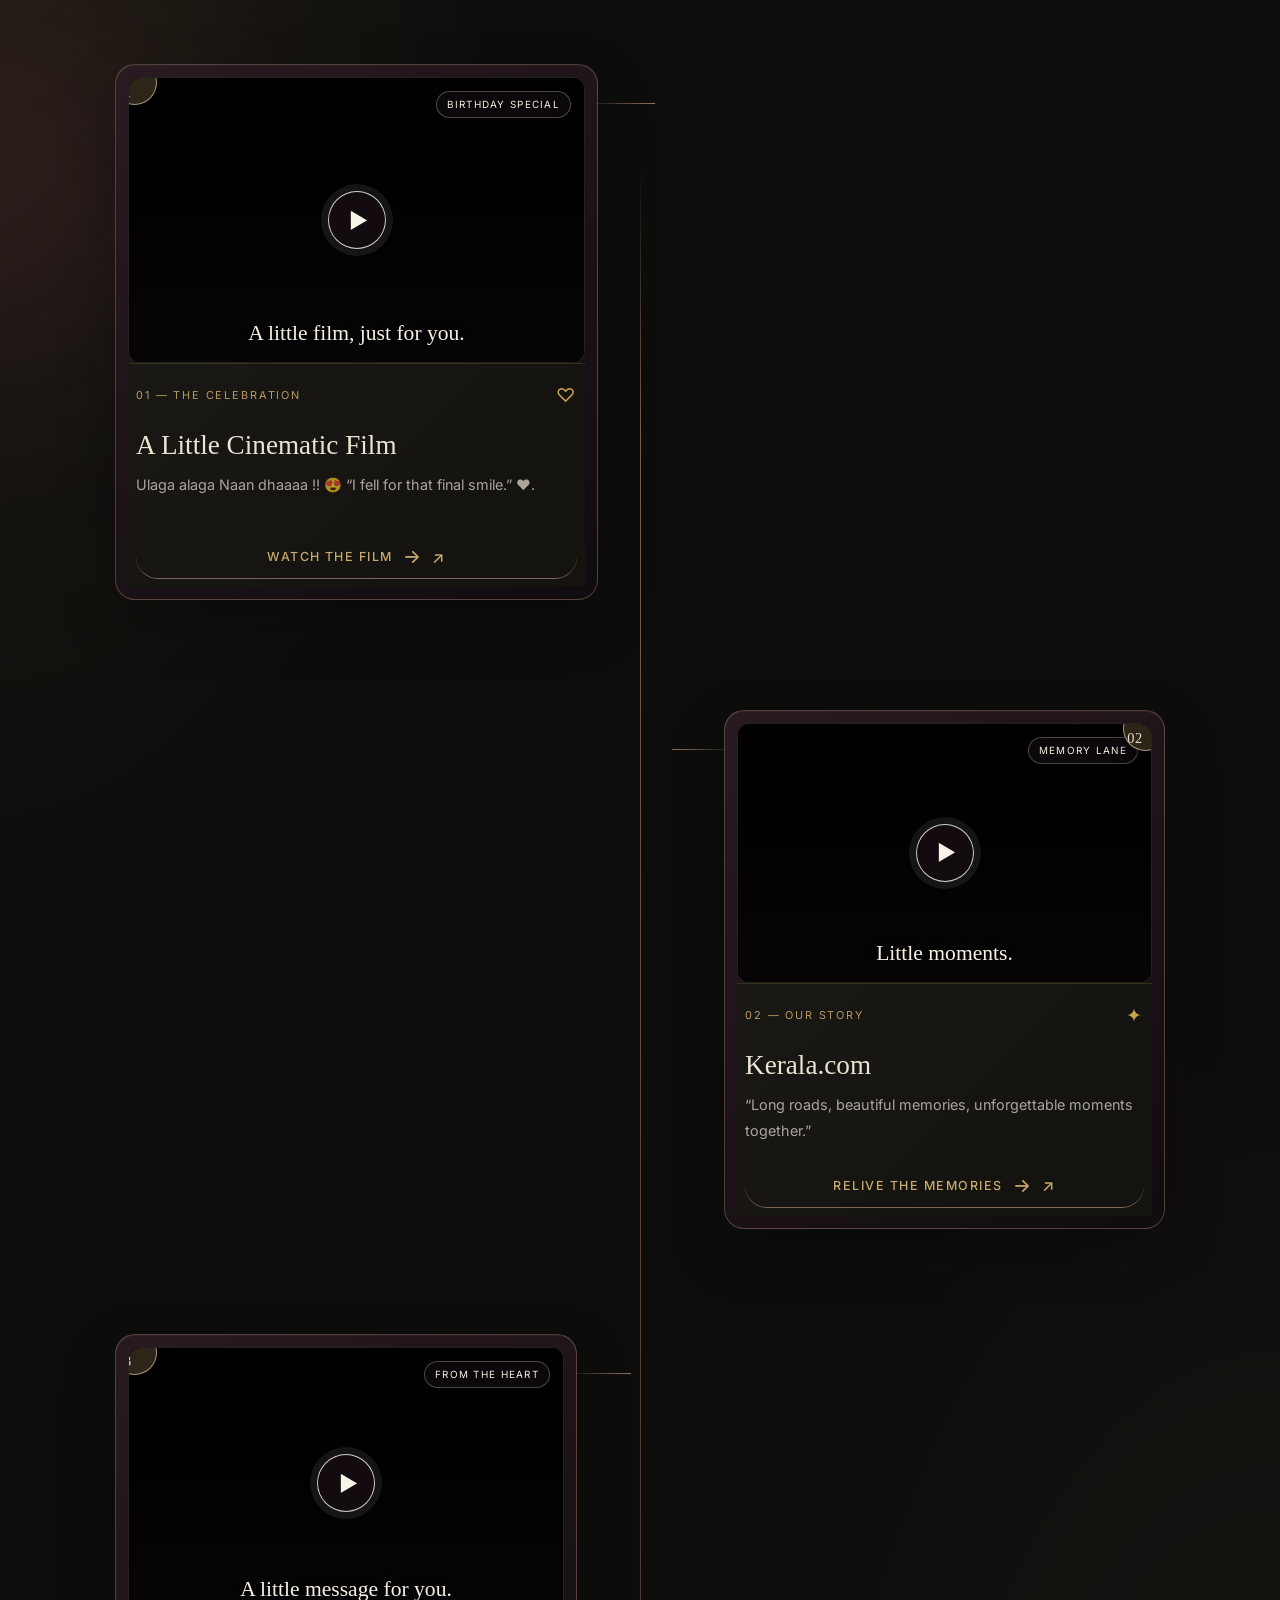
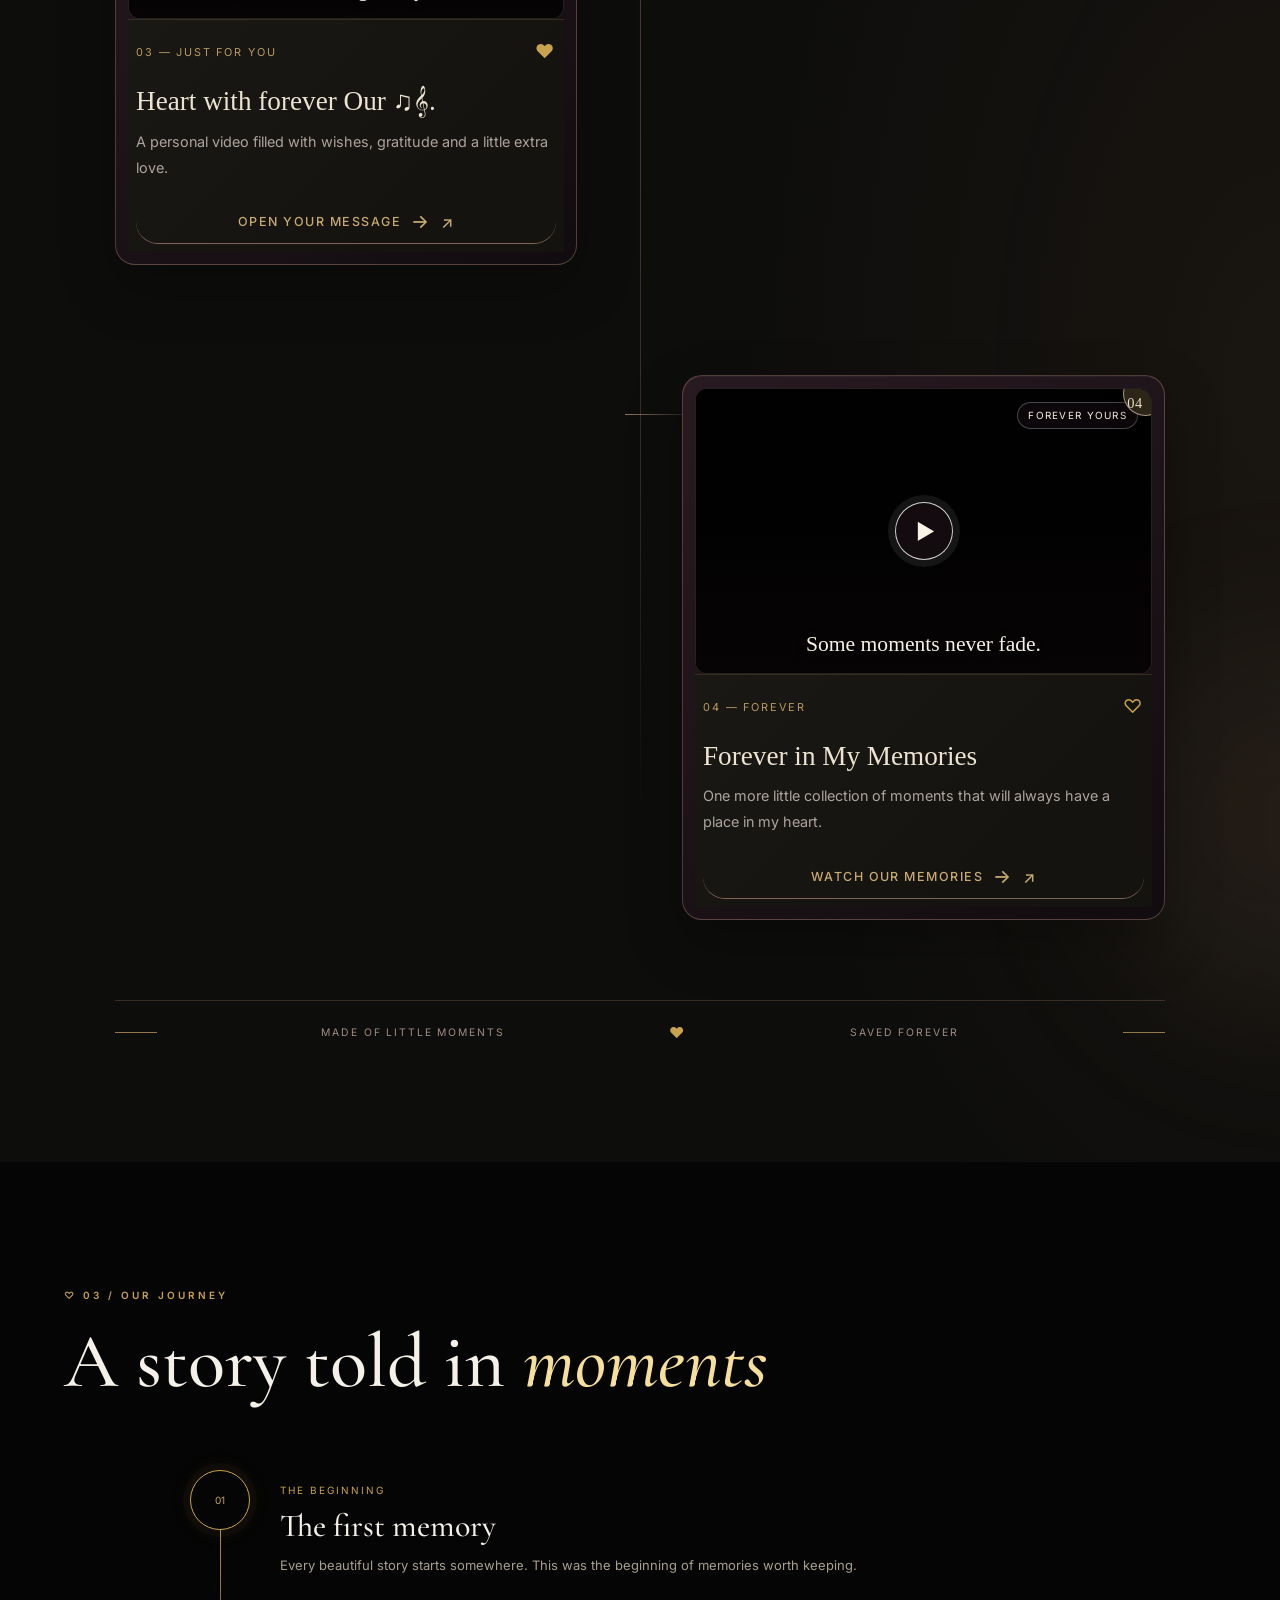
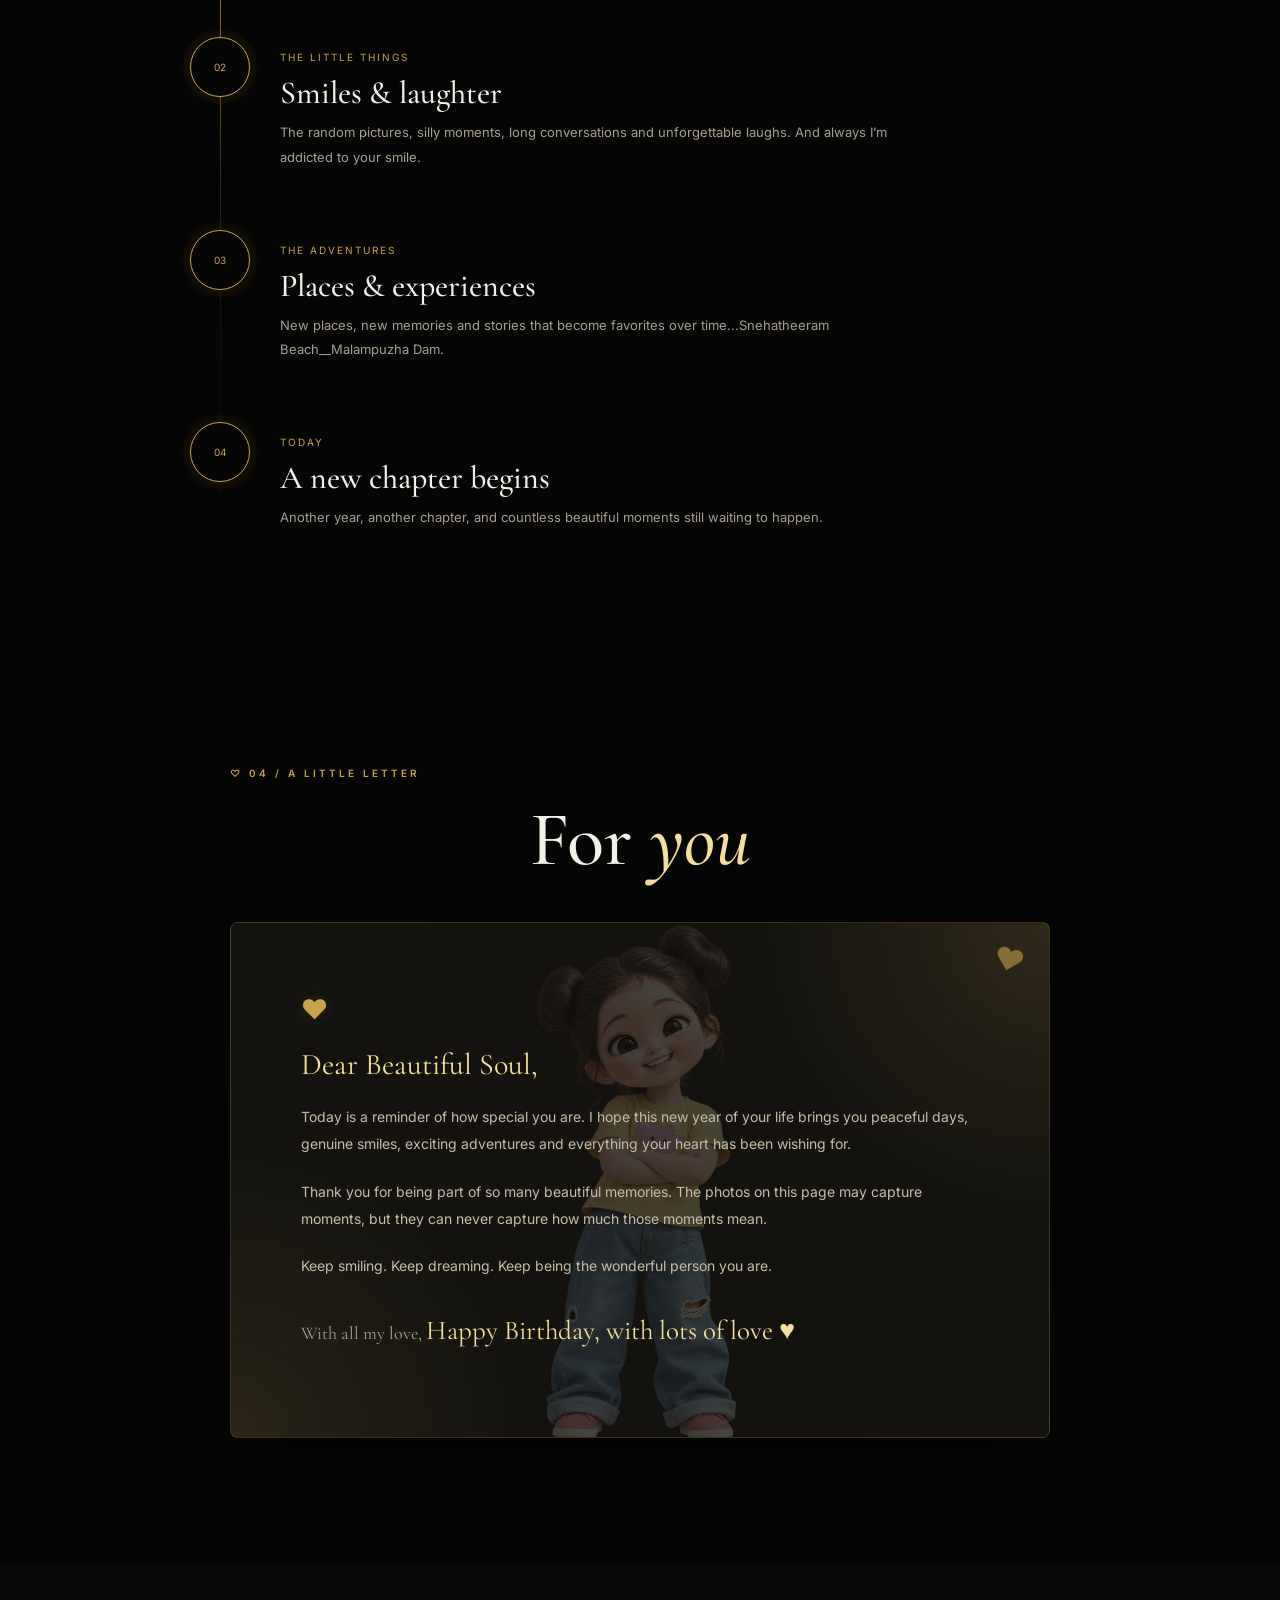
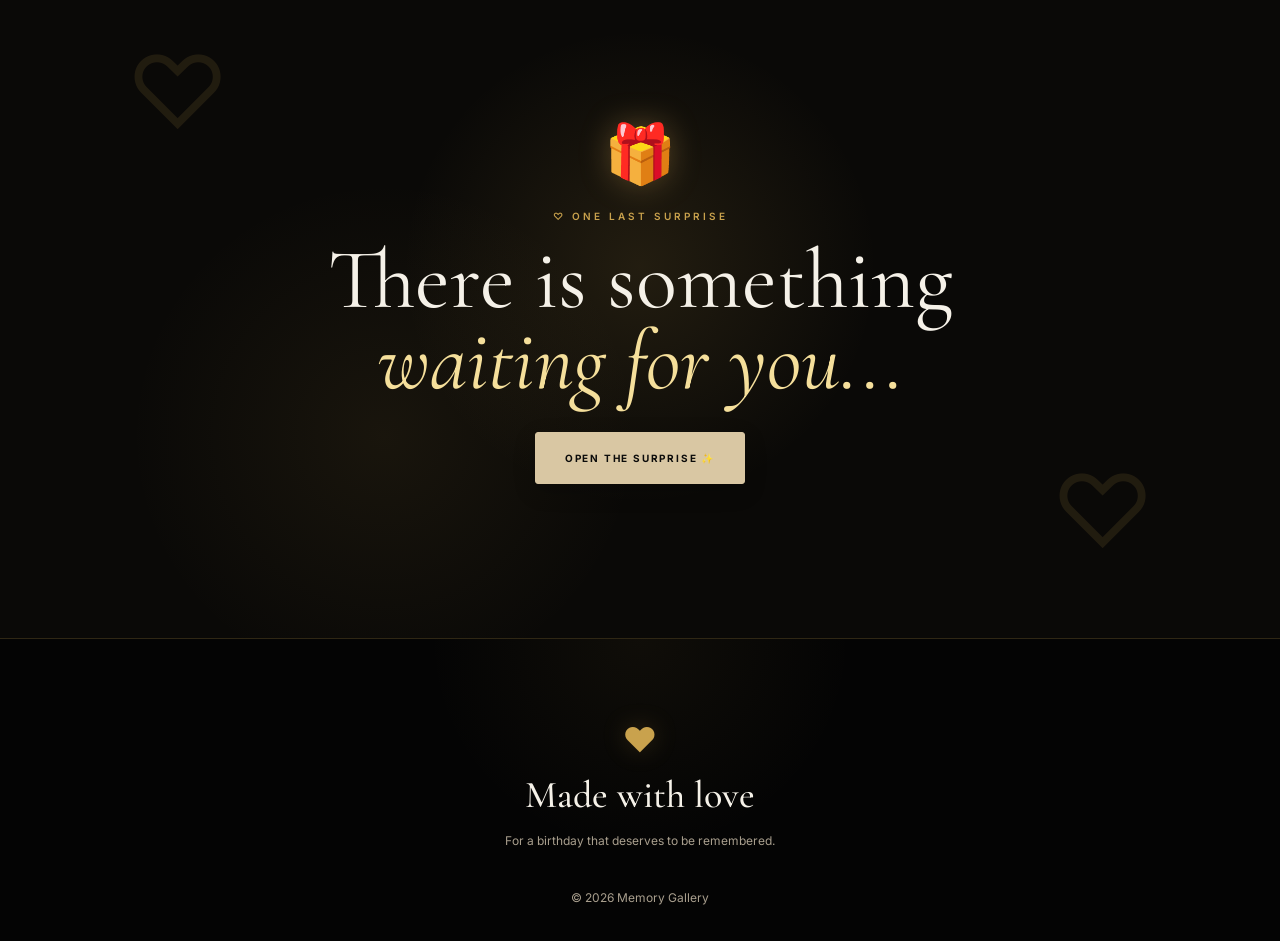
==== commit e85d078f: "commit all" ====
--- a/index.html
+++ b/index.html
@@ -900,10 +900,10 @@
                 <span aria-hidden="true">✦</span>
               </div>
 
-              <h3> Just for Comedy  </h3>
+              <h3> Kerala.com  </h3>
 
               <p>
-                Appo Puriyala Ippo Puriyudhuuuu 😀
+                “Long roads, beautiful memories, unforgettable moments together.”
               </p>
 
               <button
@@ -959,7 +959,7 @@
                 <span aria-hidden="true">♥</span>
               </div>
 
-              <h3>A Message from the Heart with forever Our ♫𝄞.</h3>
+              <h3> Heart with forever Our ♫𝄞.</h3>
 
               <p>
                 A personal video filled with wishes, gratitude and a little
@@ -1209,18 +1209,8 @@
               are.
             </p>
 
-            <p>
-              <mark
-                style="
-                  background-color: rgb(137, 106, 166);
-                  padding: 0px 5px 0px 5px;
-                  border-radius: 2px;
-                "
-                >-<del
-                  >I think you are my Oxygen, I can't live without you...!</del
-                ></mark
-              >
-            </p>
+           
+           
 
             <p class="signature">Happy Birthday, with lots of love ♥</p>
           </div>
